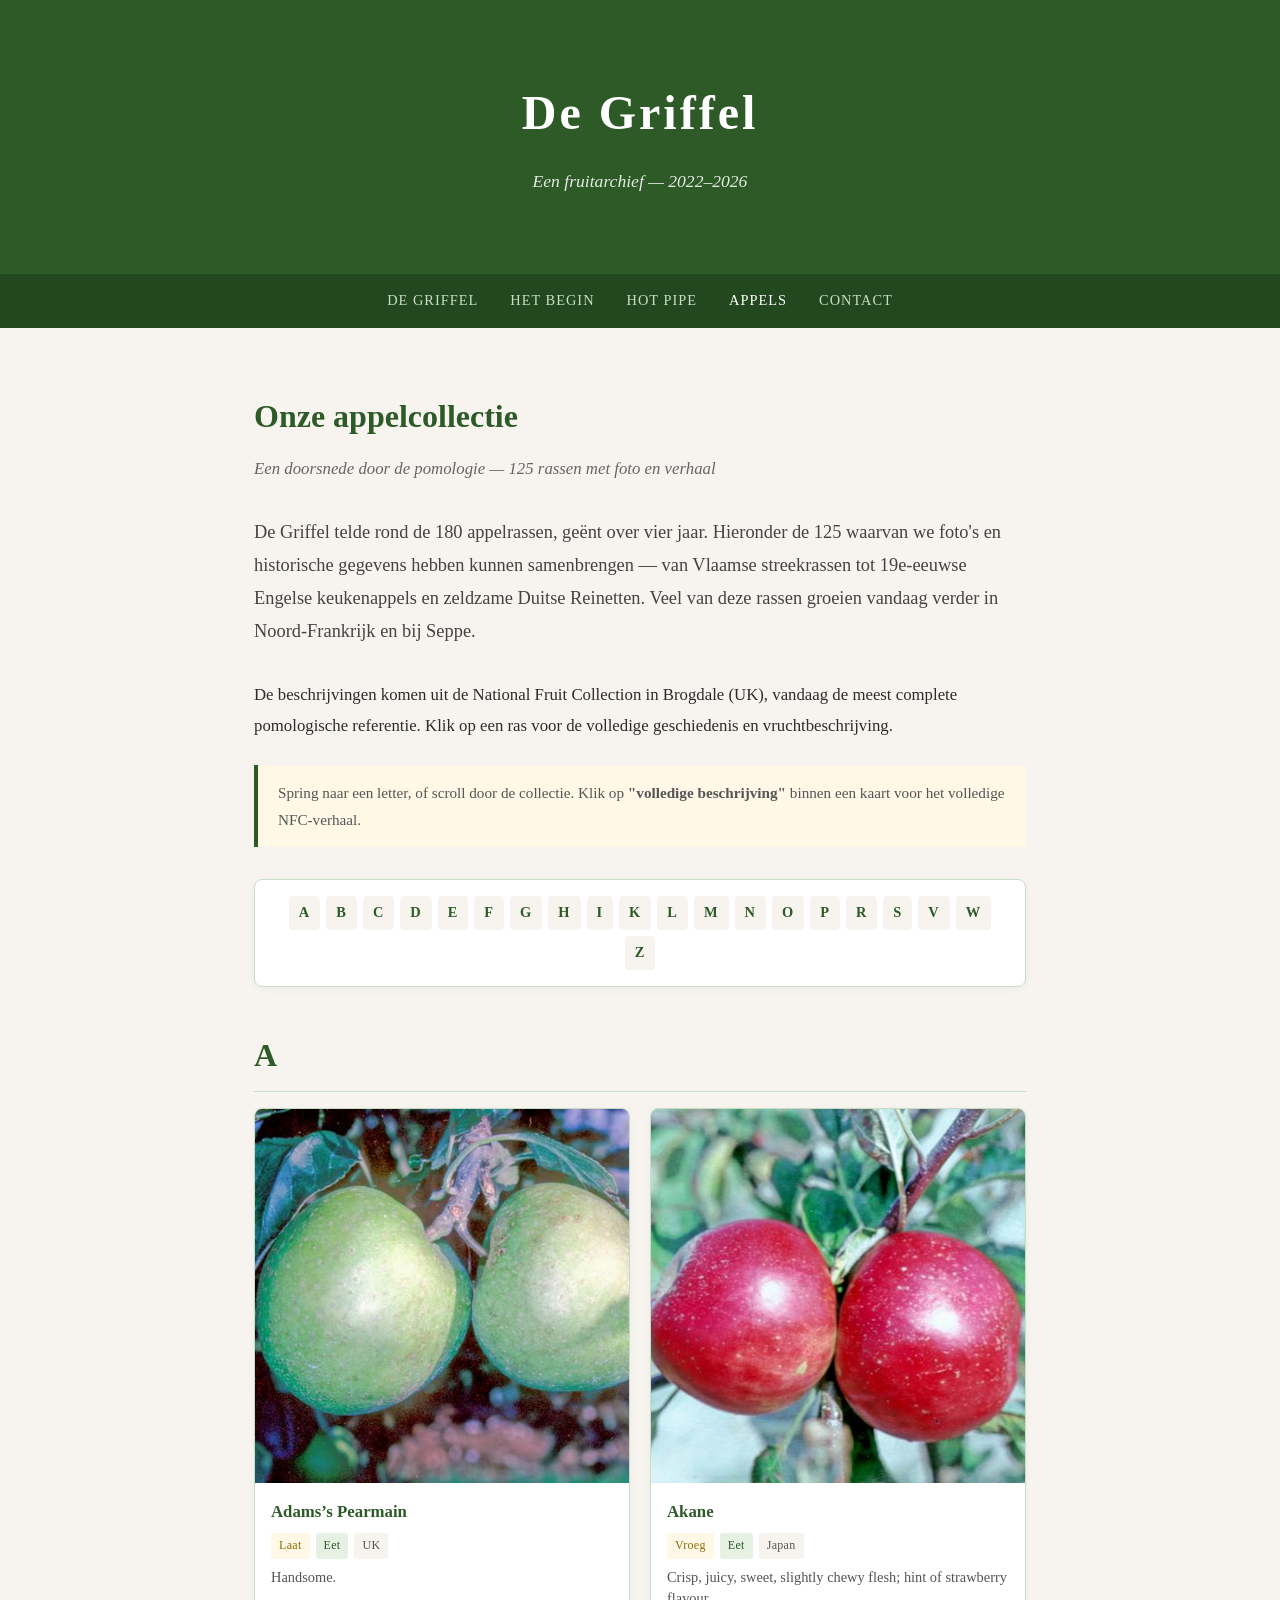
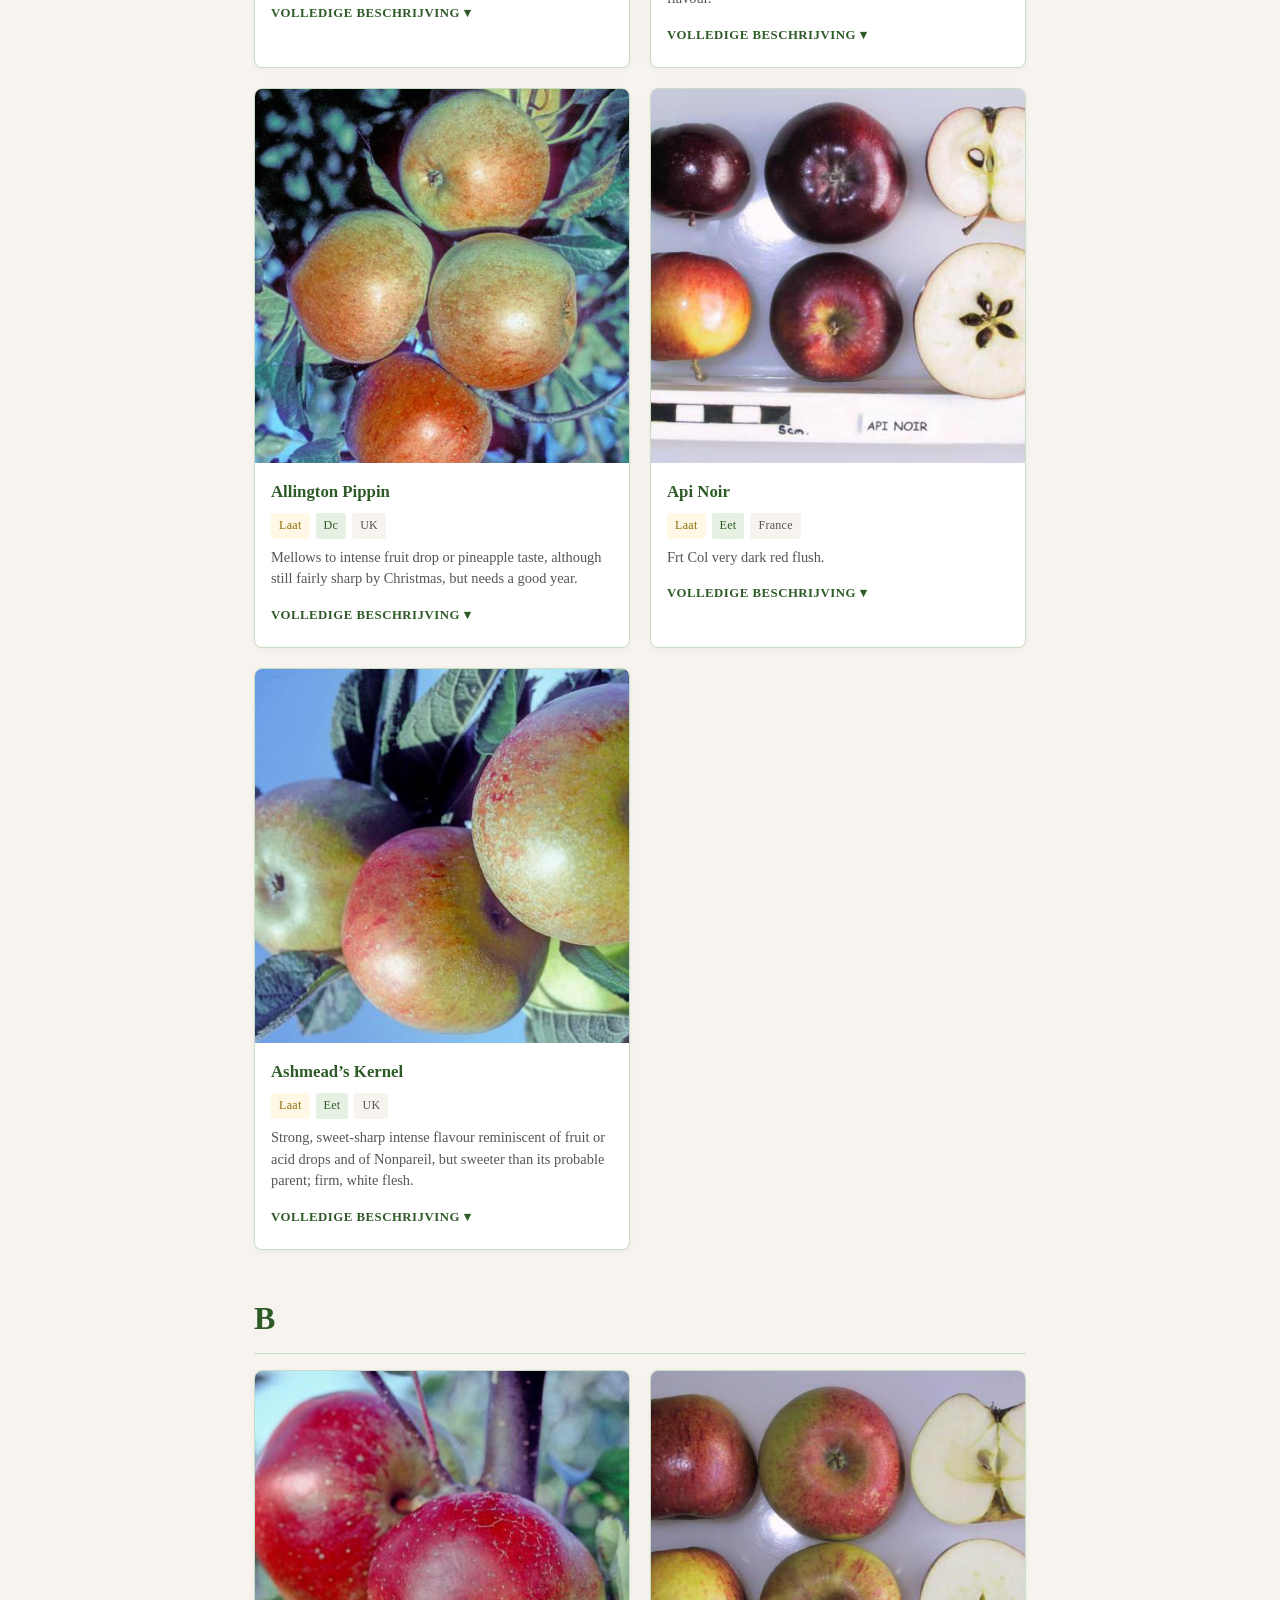
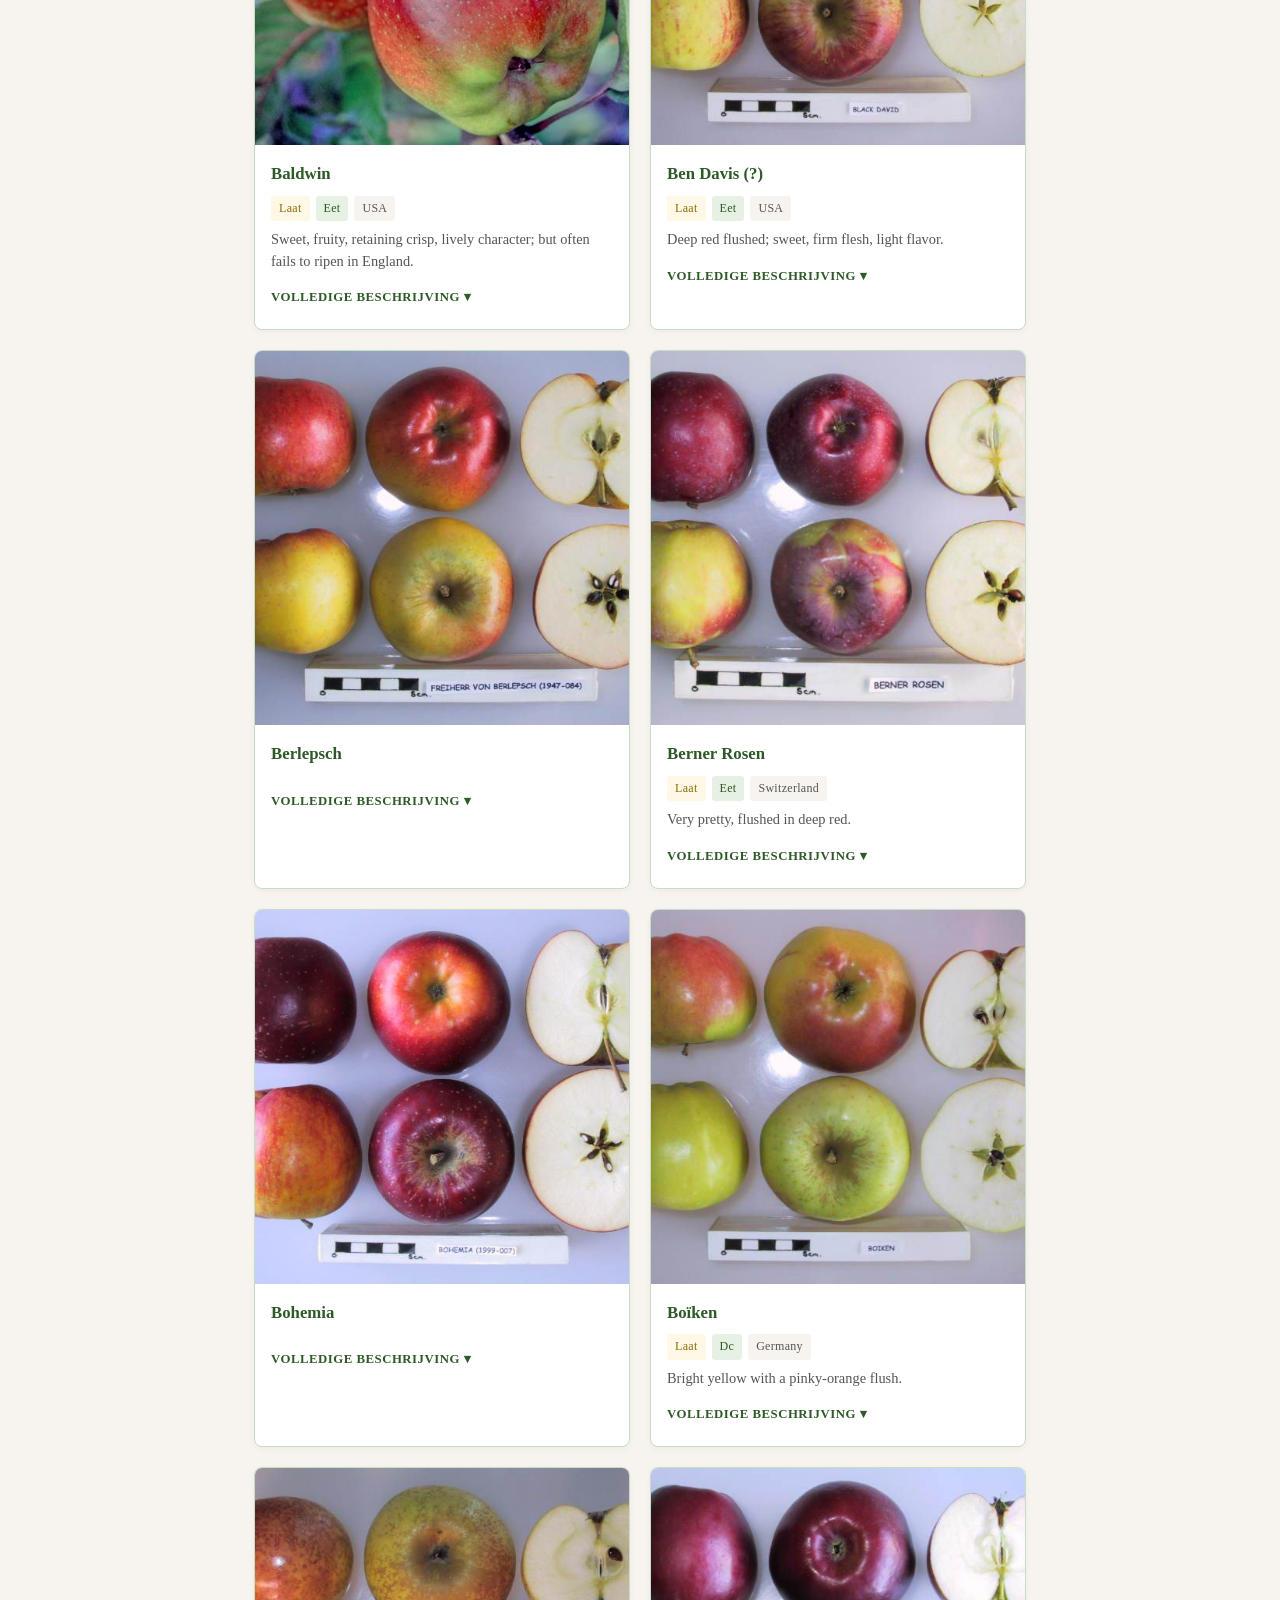
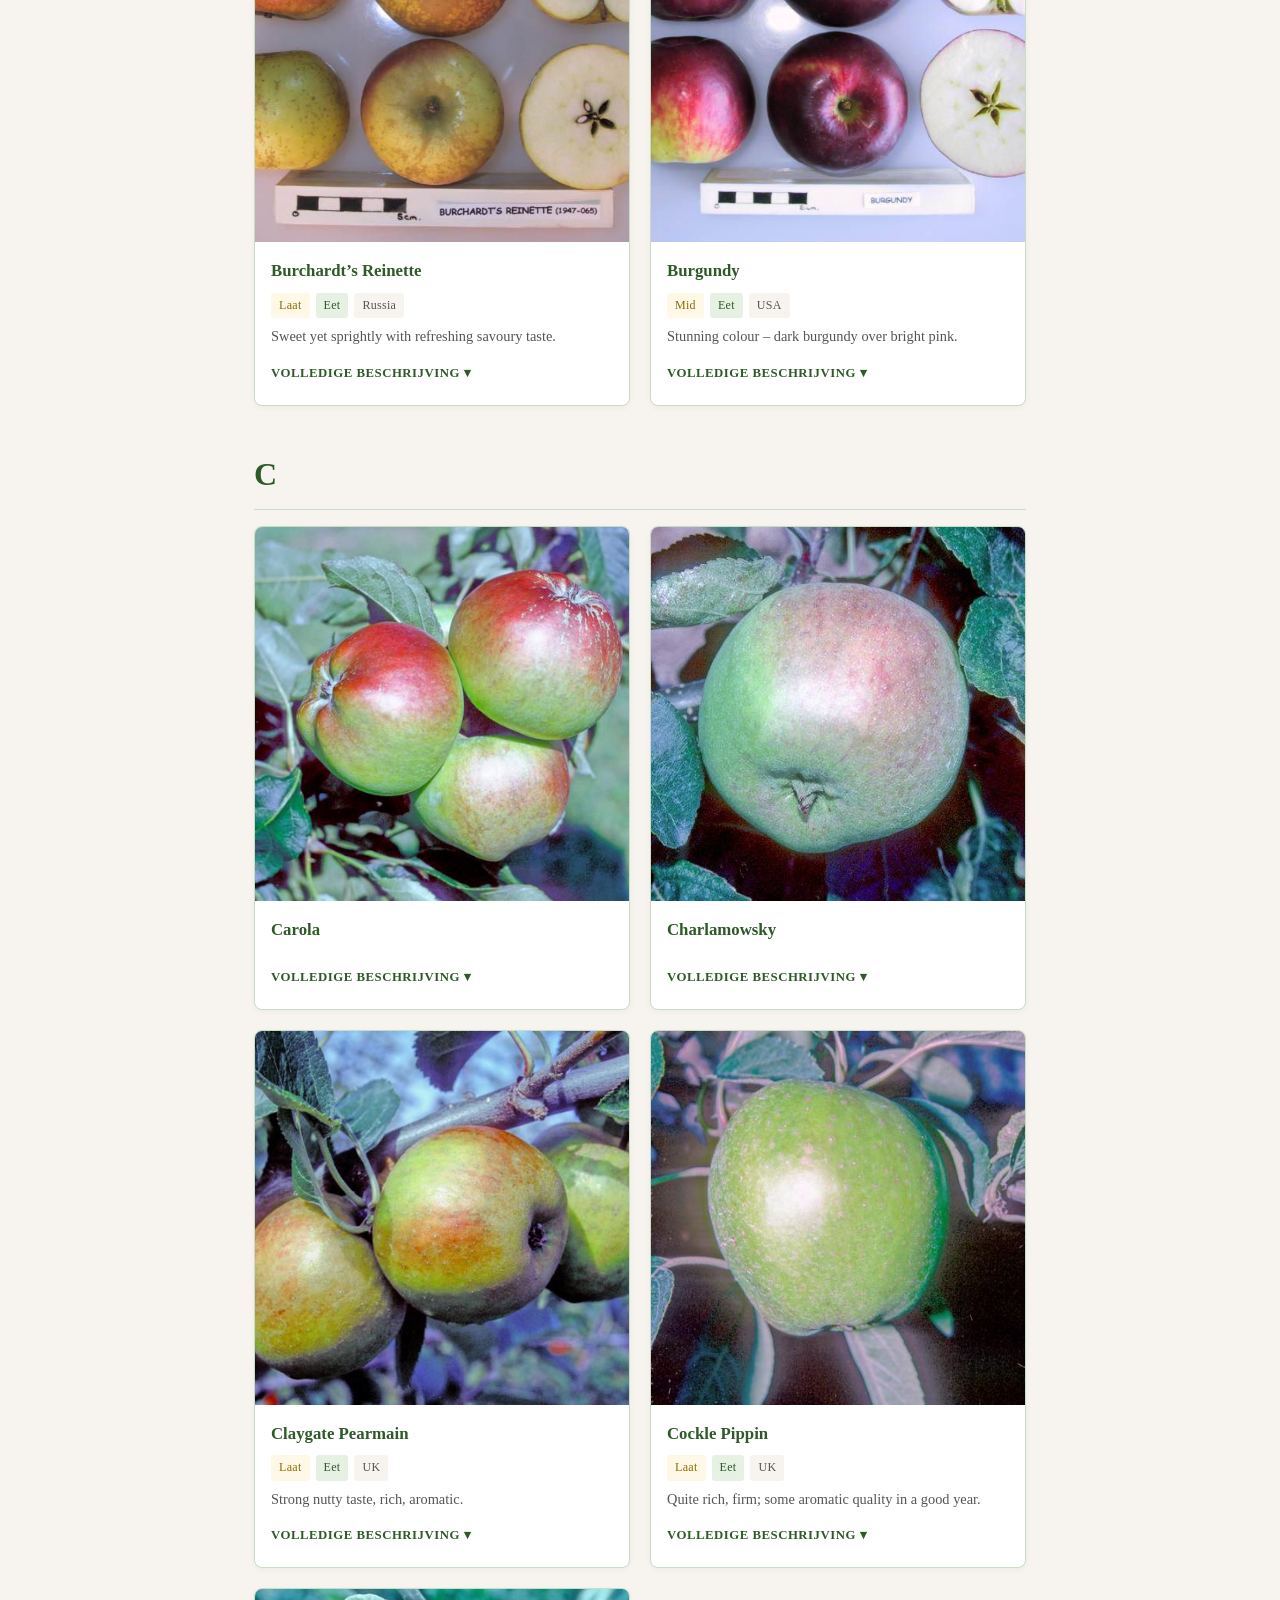
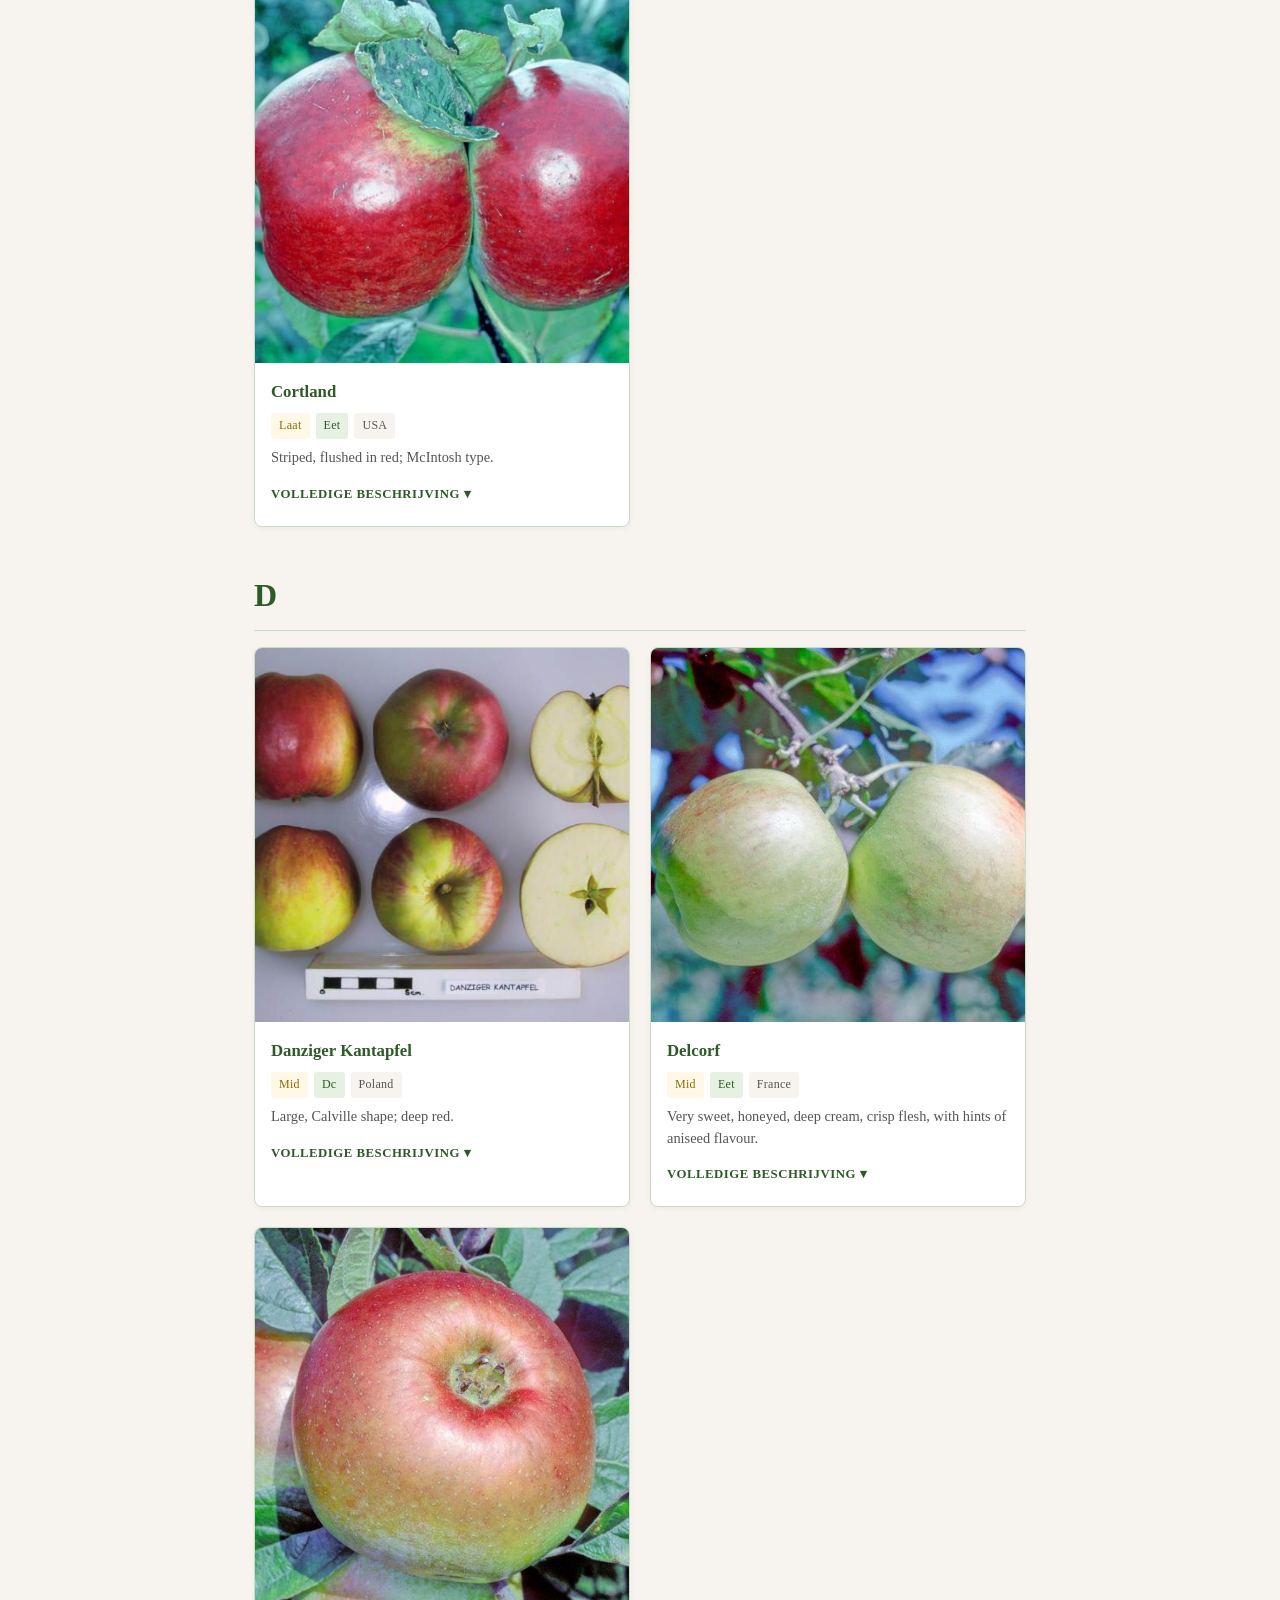
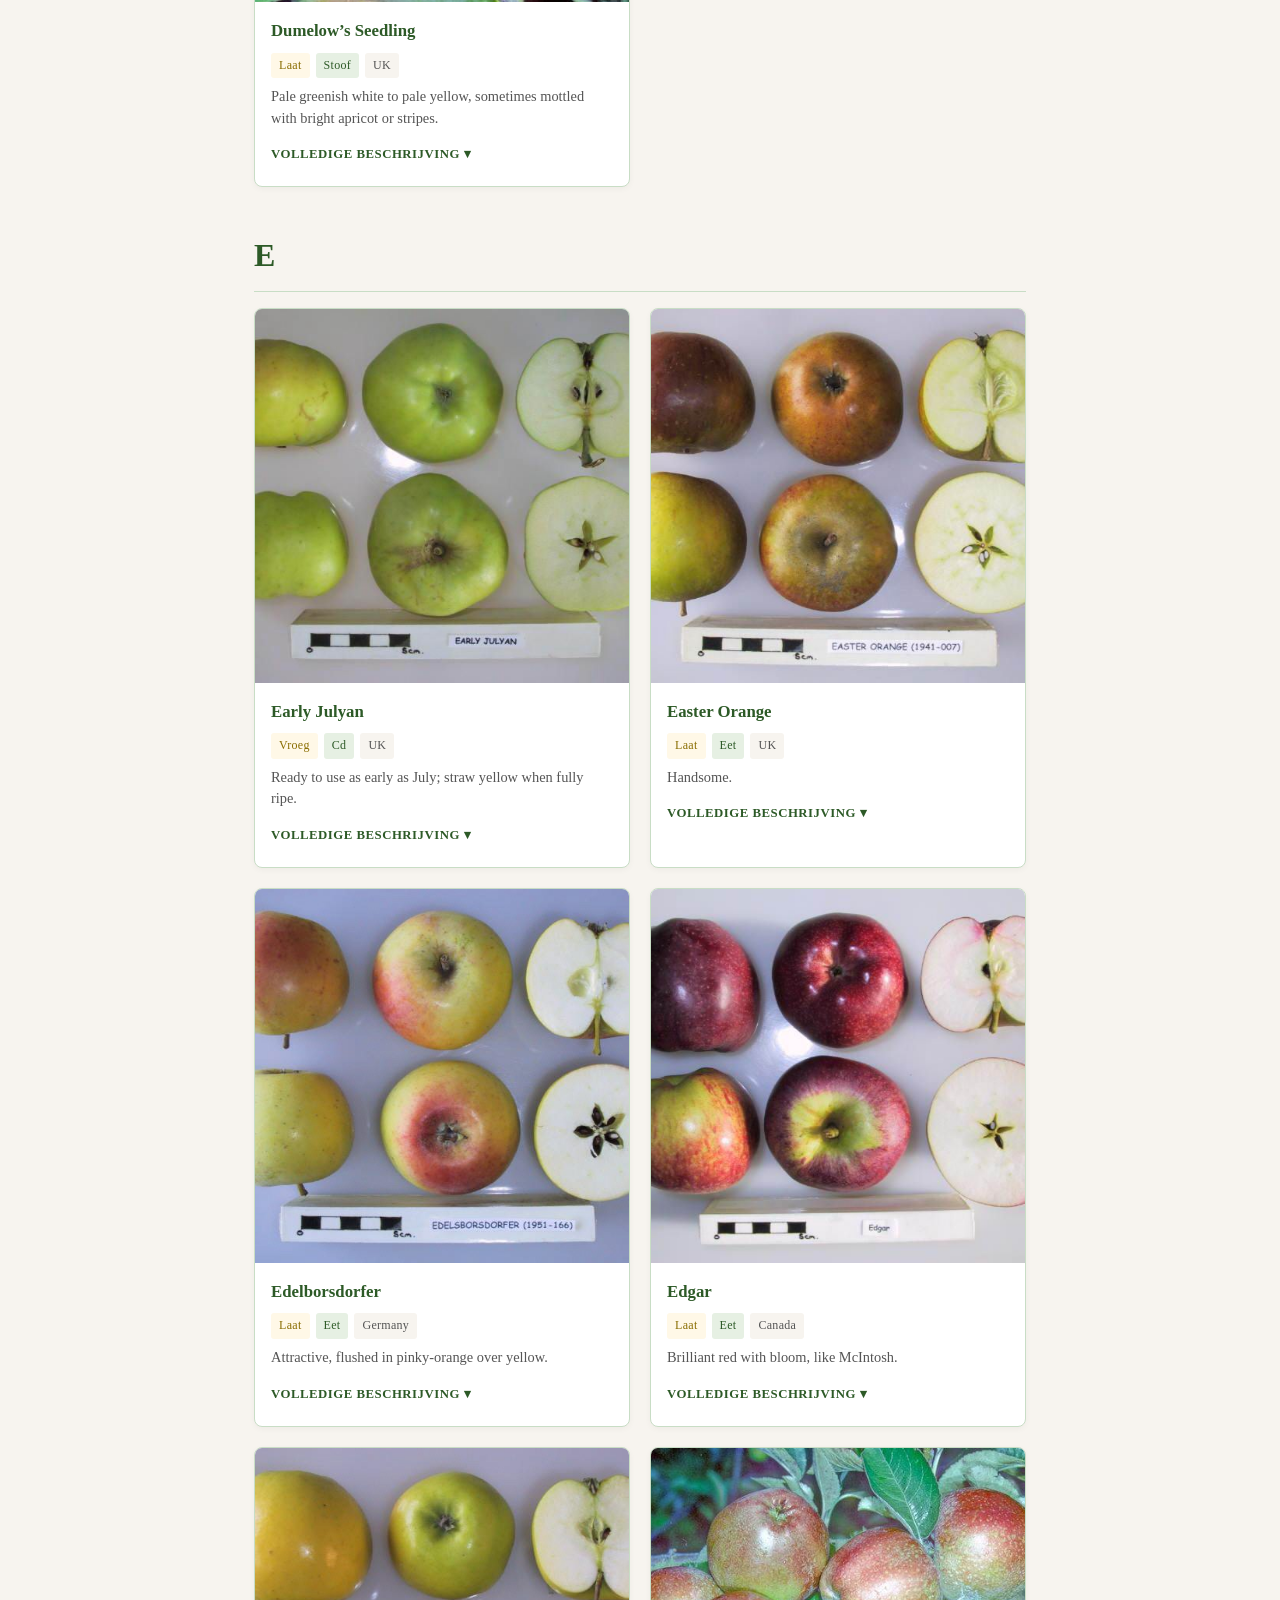
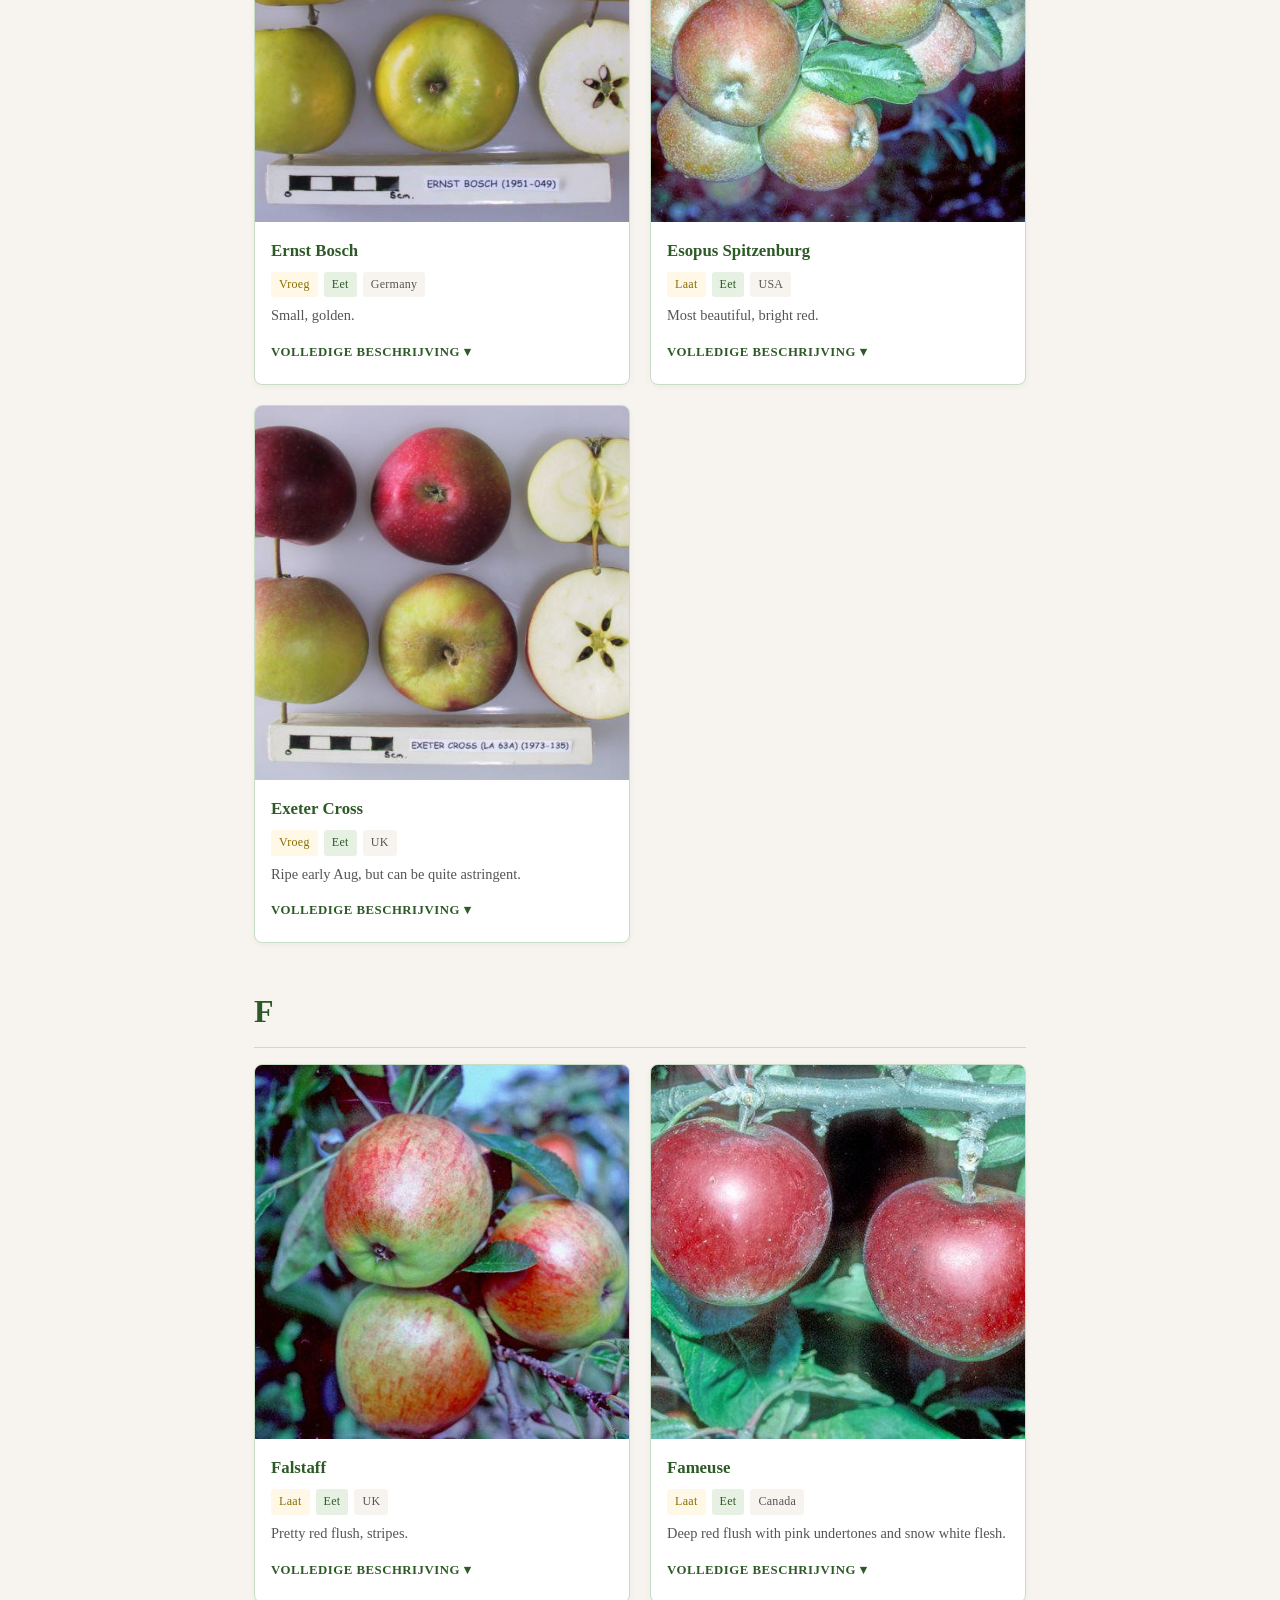
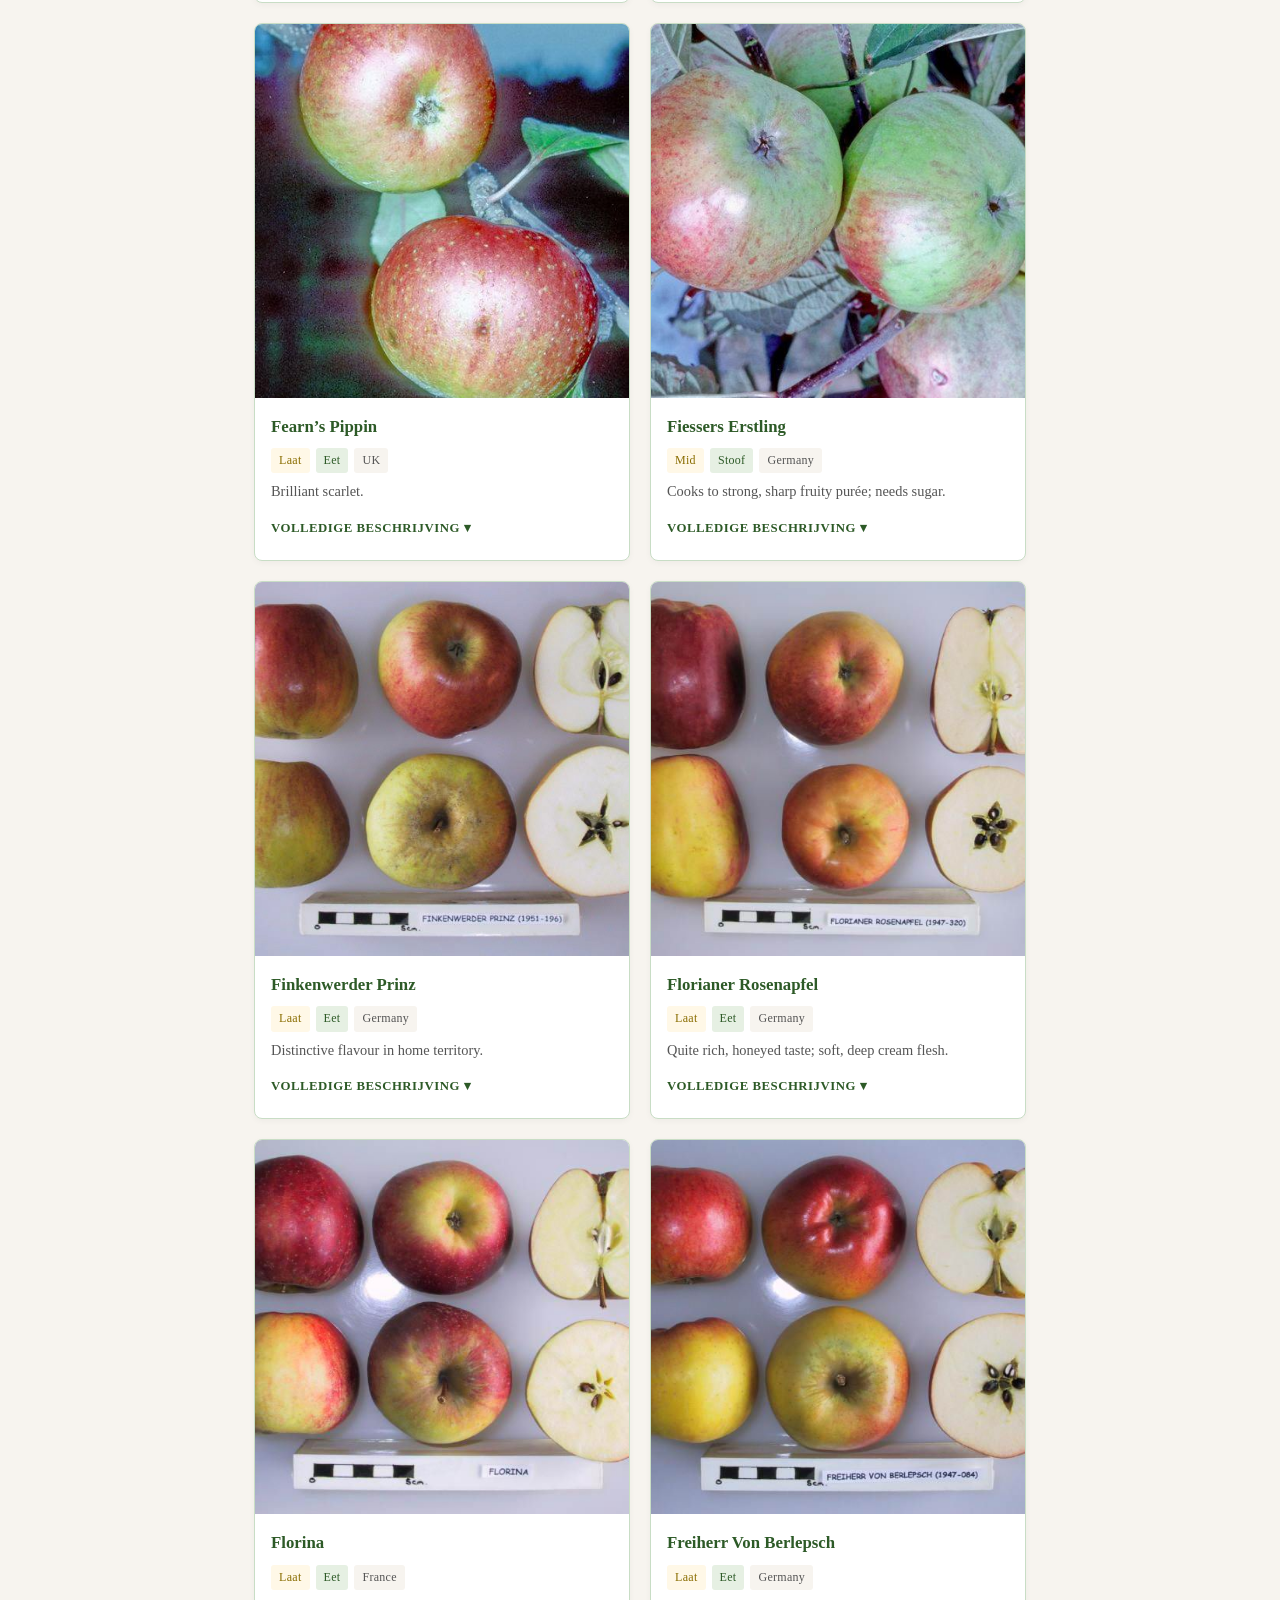
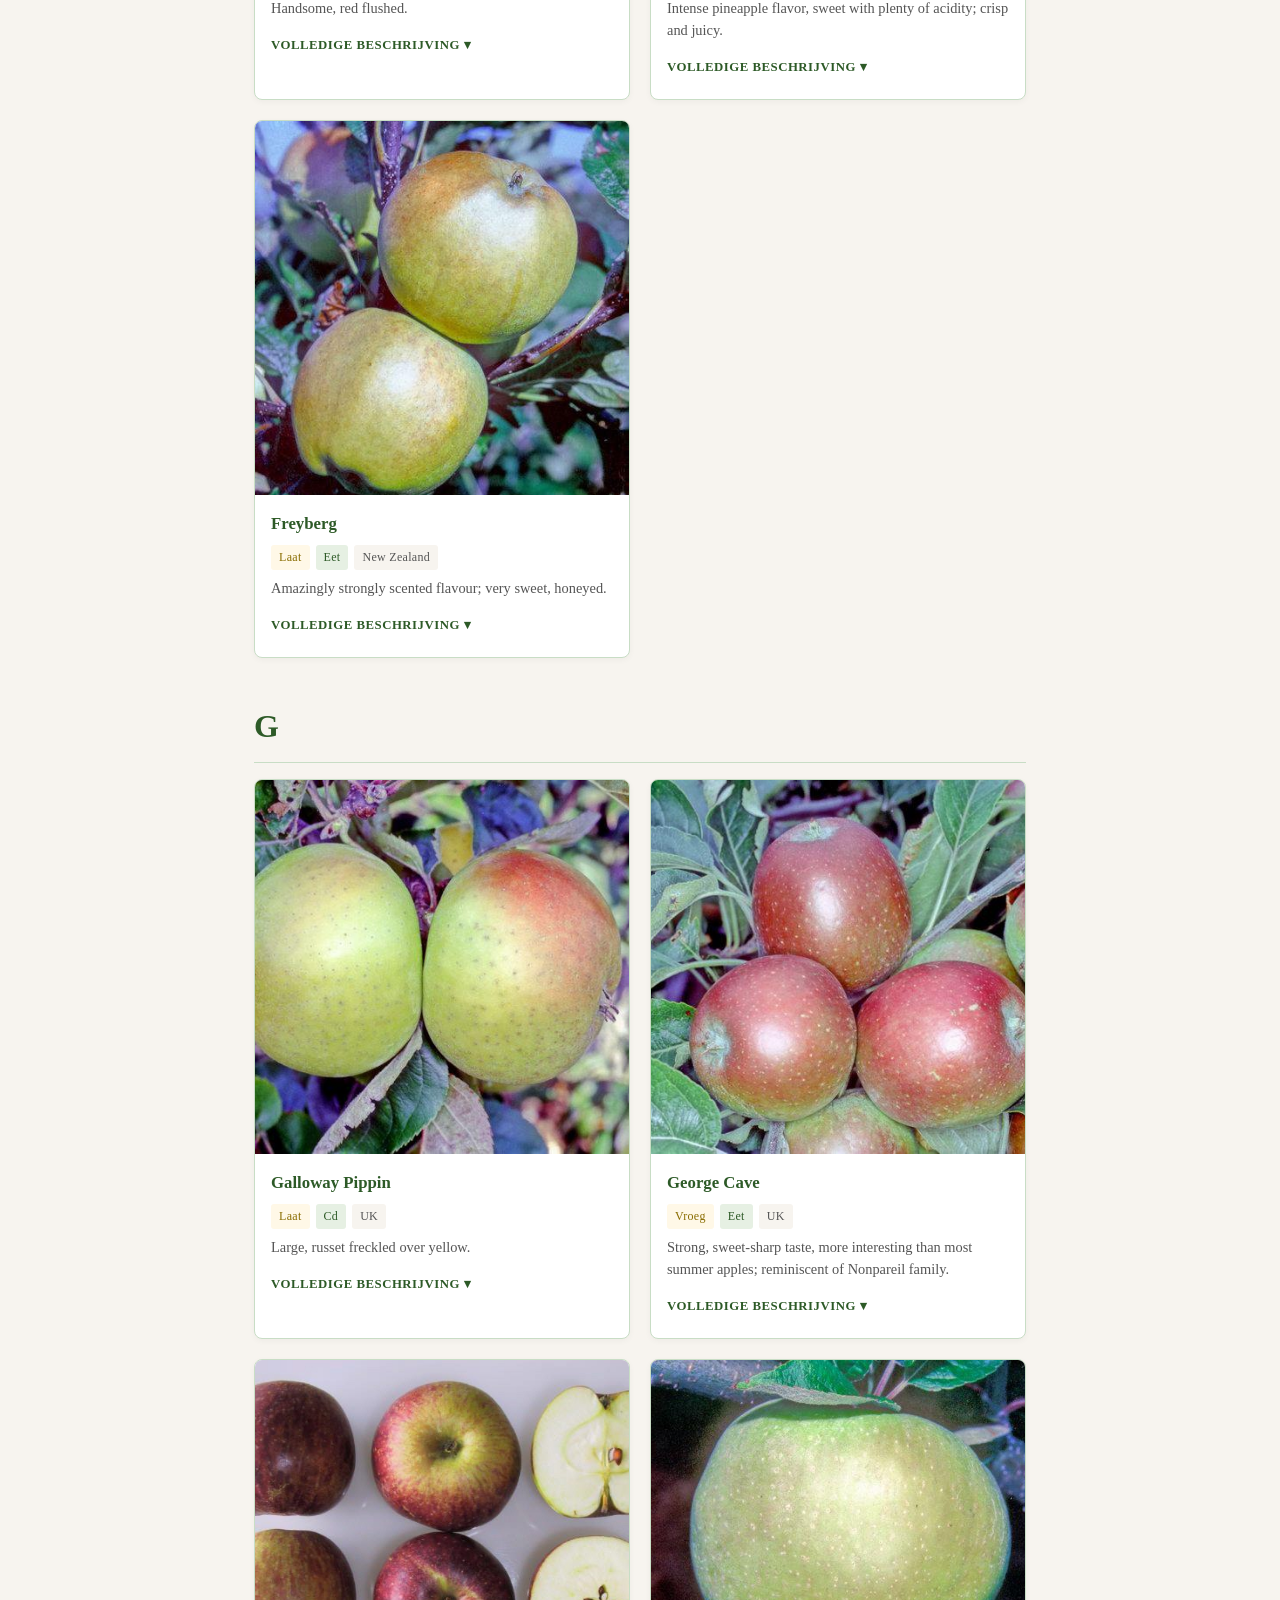
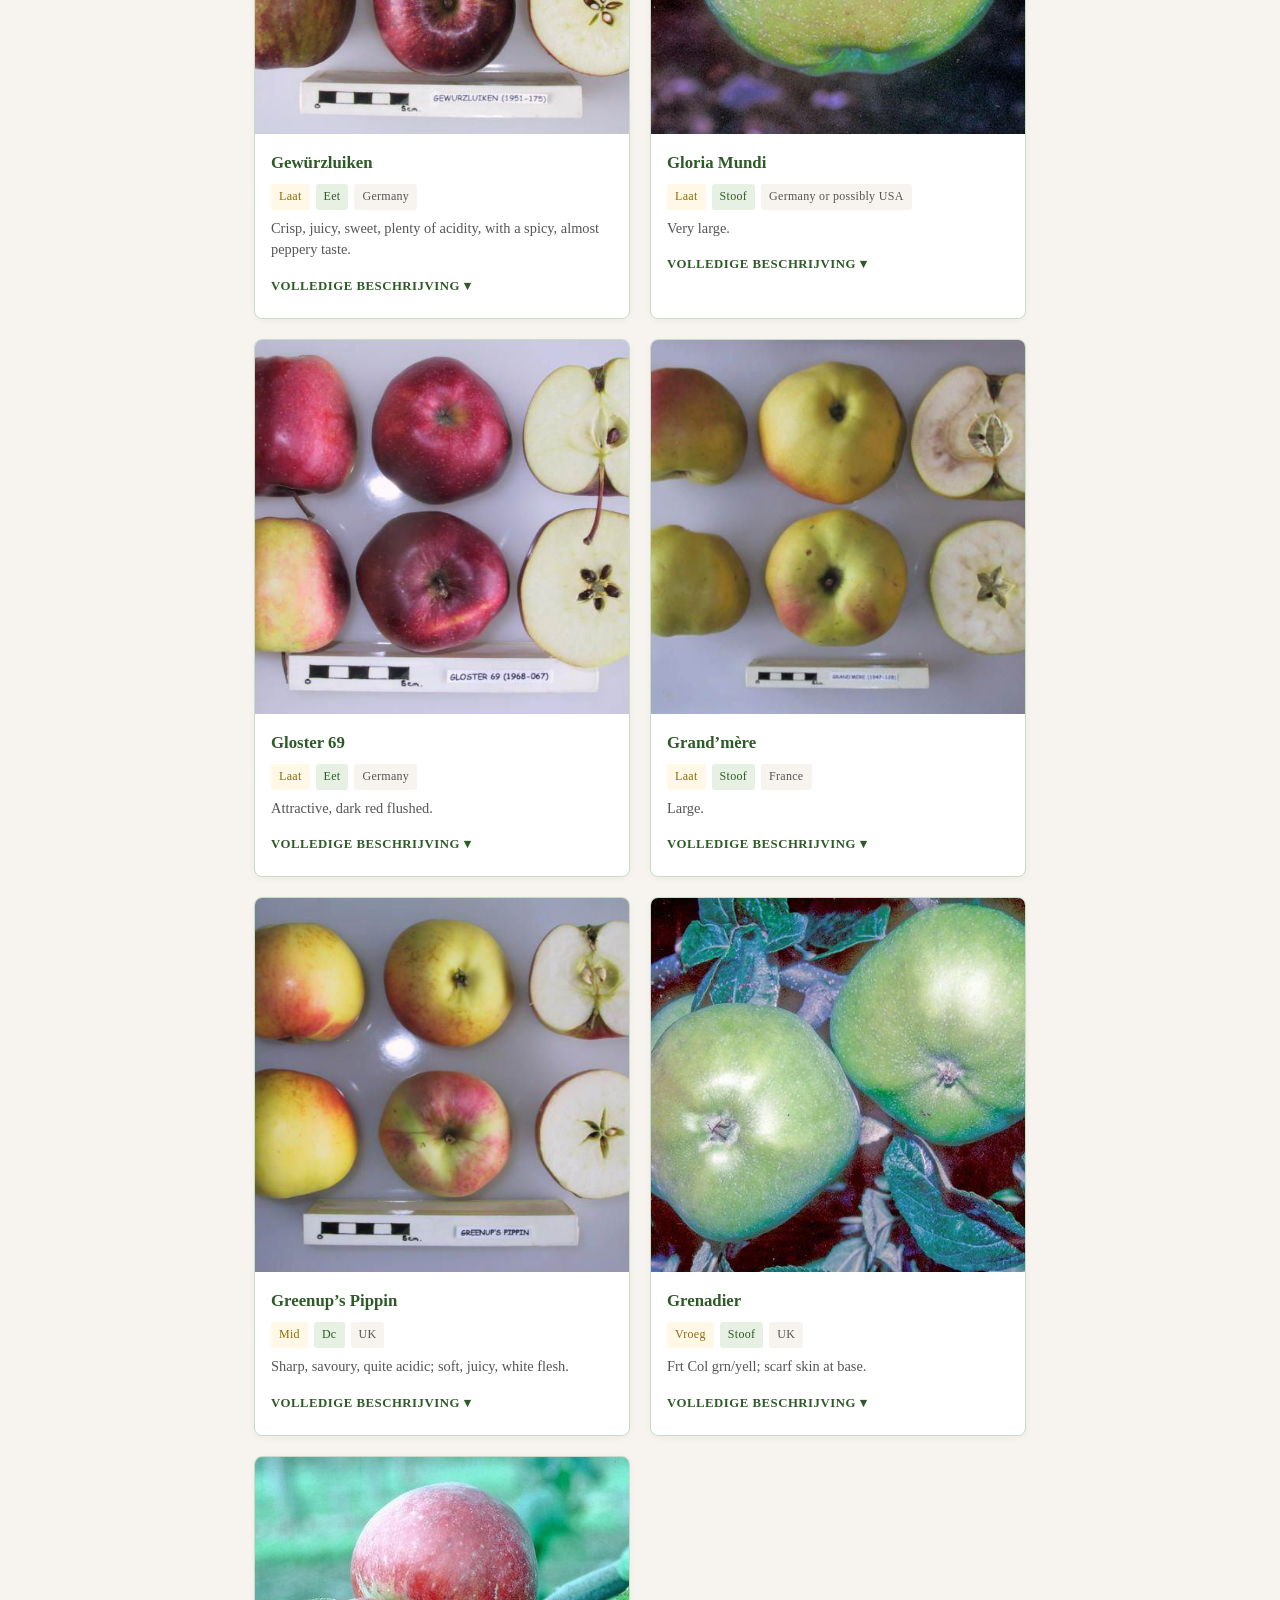
==== appels.html @ cbc3cfe4 "Add appels.html — 125 varieties with NFC data - /appels.html with alphabetical grid, sticky A-Z jump" ====
<!DOCTYPE html>
<html lang="nl">
<head>
  <meta charset="UTF-8">
  <meta name="viewport" content="width=device-width, initial-scale=1.0">
  <title>De appelcollectie — De Griffel</title>
  <link rel="stylesheet" href="style.css">
  <style>
    .jumplinks {
      display: flex;
      flex-wrap: wrap;
      gap: 6px;
      justify-content: center;
      margin: 24px 0 40px;
      padding: 16px;
      background: #fff;
      border: 1px solid #c8ddc5;
      border-radius: 8px;
      position: sticky;
      top: 0;
      z-index: 10;
      box-shadow: 0 2px 8px rgba(0,0,0,0.04);
    }
    .jumplinks a {
      display: inline-block;
      padding: 4px 10px;
      background: #f7f4ef;
      color: #2d5a27;
      border-radius: 4px;
      text-decoration: none;
      font-weight: bold;
      font-size: 0.9rem;
      letter-spacing: 1px;
    }
    .jumplinks a:hover { background: #c8ddc5; }
    .letter-section { scroll-margin-top: 80px; }
    .letter-heading {
      font-family: Georgia, serif;
      font-size: 2rem;
      color: #2d5a27;
      margin: 40px 0 16px;
      padding-bottom: 6px;
      border-bottom: 1px solid #c8ddc5;
    }
    .variety-grid {
      display: grid;
      grid-template-columns: repeat(auto-fill, minmax(260px, 1fr));
      gap: 20px;
    }
    .variety {
      background: #fff;
      border: 1px solid #c8ddc5;
      border-radius: 8px;
      overflow: hidden;
      box-shadow: 0 2px 6px rgba(0,0,0,0.04);
      transition: box-shadow 0.2s;
    }
    .variety:hover { box-shadow: 0 4px 12px rgba(0,0,0,0.08); }
    .variety img {
      width: 100%;
      aspect-ratio: 1 / 1;
      object-fit: cover;
      display: block;
      background: #f7f4ef;
    }
    .variety-body { padding: 14px 16px; }
    .variety h3 {
      font-size: 1.05rem;
      color: #2d5a27;
      margin: 0 0 6px;
    }
    .badges {
      display: flex; flex-wrap: wrap; gap: 6px; margin-bottom: 8px;
    }
    .badge {
      display: inline-block; padding: 2px 8px;
      background: #f7f4ef; color: #555;
      border-radius: 3px; font-size: 0.75rem;
      letter-spacing: 0.3px;
    }
    .badge.season { background: #fff8e7; color: #8a6d00; }
    .badge.use { background: #e6f0e3; color: #2d5a27; }
    .teaser {
      font-size: 0.9rem; color: #555;
      line-height: 1.5; margin-bottom: 8px;
    }
    .variety details { margin-top: 6px; font-size: 0.9rem; }
    .variety details summary {
      cursor: pointer; color: #2d5a27;
      font-weight: bold; font-size: 0.8rem;
      text-transform: uppercase; letter-spacing: 0.5px;
      padding: 6px 0; list-style: none;
    }
    .variety details summary::-webkit-details-marker { display: none; }
    .variety details summary::after { content: " ▾"; }
    .variety details[open] summary::after { content: " ▴"; }
    .variety details .field {
      margin-top: 10px; font-size: 0.86rem;
      color: #444; line-height: 1.5;
    }
    .variety details .field strong {
      display: block; color: #2d5a27;
      font-size: 0.75rem; text-transform: uppercase;
      letter-spacing: 0.5px; margin-bottom: 2px;
    }
    .no-data { font-size: 0.85rem; color: #999; font-style: italic; }
    .summary-stats {
      background: #fff8e7; border-left: 4px solid #2d5a27;
      padding: 14px 20px; margin: 24px 0 32px;
      font-size: 0.95rem; color: #555;
    }
  </style>
</head>
<body>

<header>
  <div class="inner">
    <h1>De Griffel</h1>
    <p>Een fruitarchief — 2022–2026</p>
  </div>
</header>

<nav>
  <a href="/">De Griffel</a>
  <a href="het-begin.html">Het begin</a>
  <a href="hot-pipe.html">Hot pipe</a>
  <a href="appels.html" class="active">Appels</a>
  <a href="/#contact">Contact</a>
</nav>

<main>

  <h2 class="plain">Onze appelcollectie</h2>
  <p class="subtitle">Een doorsnede door de pomologie — 125 rassen met foto en verhaal</p>

  <p class="lead">
    De Griffel telde rond de 180 appelrassen, geënt over vier jaar. Hieronder de 125 waarvan we foto's en historische gegevens hebben kunnen samenbrengen — van Vlaamse streekrassen tot 19e-eeuwse Engelse keukenappels en zeldzame Duitse Reinetten. Veel van deze rassen groeien vandaag verder in Noord-Frankrijk en bij Seppe.
  </p>

  <p>
    De beschrijvingen komen uit de National Fruit Collection in Brogdale (UK), vandaag de meest complete pomologische referentie. Klik op een ras voor de volledige geschiedenis en vruchtbeschrijving.
  </p>

  <div class="summary-stats">
    Spring naar een letter, of scroll door de collectie. Klik op <strong>"volledige beschrijving"</strong> binnen een kaart voor het volledige NFC-verhaal.
  </div>

  <div class="jumplinks">
    <a href="#letter-A">A</a>
    <a href="#letter-B">B</a>
    <a href="#letter-C">C</a>
    <a href="#letter-D">D</a>
    <a href="#letter-E">E</a>
    <a href="#letter-F">F</a>
    <a href="#letter-G">G</a>
    <a href="#letter-H">H</a>
    <a href="#letter-I">I</a>
    <a href="#letter-K">K</a>
    <a href="#letter-L">L</a>
    <a href="#letter-M">M</a>
    <a href="#letter-N">N</a>
    <a href="#letter-O">O</a>
    <a href="#letter-P">P</a>
    <a href="#letter-R">R</a>
    <a href="#letter-S">S</a>
    <a href="#letter-V">V</a>
    <a href="#letter-W">W</a>
    <a href="#letter-Z">Z</a>
  </div>

  <div id="letter-A" class="letter-section">
    <h2 class="letter-heading">A</h2>
    <div class="variety-grid">
      <article class="variety" id="ras-adams-pearmain">
        <img src="images/appels/adams-pearmain.jpg" alt="Adams’s Pearmain" loading="lazy">
        <div class="variety-body">
          <h3>Adams’s Pearmain</h3>
          <div class="badges"><span class="badge season">Laat</span><span class="badge use">Eet</span><span class="badge">UK</span></div>
          <div class="teaser">Handsome.</div>
          <details><summary>Volledige beschrijving</summary><div class="field"><strong>Geschiedenis</strong>Arose in Norfolk or possibly Herefords where known as Hanging Pearmain. Brought to notice c1826 by R. Adams. Synonyms: many.</div><div class="field"><strong>Vrucht</strong>Handsome. Rich, aromatic, nutty flavour; firmly textured. Essential for Victorian and Edwardian dessert. Grown also for market in C19th.</div><div class="field"><strong>Teelt</strong>Groei: T2 · Pluk: e/m-Oct · Bewaring: Nov-Mar · Productie: gd</div></details>
        </div>
      </article>
      <article class="variety" id="ras-akane">
        <img src="images/appels/akane.jpg" alt="Akane" loading="lazy">
        <div class="variety-body">
          <h3>Akane</h3>
          <div class="badges"><span class="badge season">Vroeg</span><span class="badge use">Eet</span><span class="badge">Japan</span></div>
          <div class="teaser">Crisp, juicy, sweet, slightly chewy flesh; hint of strawberry flavour.</div>
          <details><summary>Volledige beschrijving</summary><div class="field"><strong>Synoniemen</strong>Primrouge</div><div class="field"><strong>Geschiedenis</strong>Raised 1937 at Morioka Exp St. Jonathan X Worcester Pearmain. Introduced 1970.</div><div class="field"><strong>Vrucht</strong>Crisp, juicy, sweet, slightly chewy flesh; hint of strawberry flavour.</div><div class="field"><strong>Teelt</strong>Groei: T2 · Pluk: m/l-Aug · Bewaring: Aug-Sept · Productie: gd</div></details>
        </div>
      </article>
      <article class="variety" id="ras-allington-pippin">
        <img src="images/appels/allington-pippin.jpg" alt="Allington Pippin" loading="lazy">
        <div class="variety-body">
          <h3>Allington Pippin</h3>
          <div class="badges"><span class="badge season">Laat</span><span class="badge use">Dc</span><span class="badge">UK</span></div>
          <div class="teaser">Mellows to intense fruit drop or pineapple taste, although still fairly sharp by Christmas, but needs a good year.</div>
          <details><summary>Volledige beschrijving</summary><div class="field"><strong>Synoniemen</strong>South Lincoln Pippin</div><div class="field"><strong>Geschiedenis</strong>Raised before 1884 by nurseryman Thomas Laxton, Lincs. King of the Pippins X Cox’s Orange Pippin. Originally South Lincoln Pippin, renamed 1894 by George Bunyard after his nursery nr Maidstone, Kent. Introduced 1896. RHS FCC 1894 as Brown’s South Lincoln Beauty. Widely planted commercially and in gardens in early 1900s.</div><div class="field"><strong>Vrucht</strong>Mellows to intense fruit drop or pineapple taste, although still fairly sharp by Christmas, but needs a good year. Very sharp and bitter-sweet in Nov, but cooks well, keeps shape with good flavour; sweet, not bland. Frt Col brownish rd flush over pale yell, becoming orng rd over bright yell; lenticels russeted.</div><div class="field"><strong>Teelt</strong>Groei: T2 · Pluk: e-Oct · Bewaring: Nov-Dec · Productie: gd</div></details>
        </div>
      </article>
      <article class="variety" id="ras-api-noir">
        <img src="images/appels/api-noir.jpg" alt="Api Noir" loading="lazy">
        <div class="variety-body">
          <h3>Api Noir</h3>
          <div class="badges"><span class="badge season">Laat</span><span class="badge use">Eet</span><span class="badge">France</span></div>
          <div class="teaser">Frt Col very dark red flush.</div>
          <details><summary>Volledige beschrijving</summary><div class="field"><strong>Synoniemen</strong>de Caluau, Calvau Noire</div><div class="field"><strong>Geschiedenis</strong>Believed to be an ancient variety. As syn, de Caluau or Calvau Noire recorded in 1608 by Olivier de Serre. Very dark red flush. Very similar taste to Api; highly decorative. Formerly grown all over France.</div><div class="field"><strong>Vrucht</strong>Frt Col very dark red flush. Taste very similar to Api. Highly decorative.</div><div class="field"><strong>Teelt</strong>Groei: T1 · Pluk: m/l-Oct · Bewaring: Dec-Apr · Productie: hvy, hngs late</div></details>
        </div>
      </article>
      <article class="variety" id="ras-ashmeads-kernel">
        <img src="images/appels/ashmeads-kernel.jpg" alt="Ashmead’s Kernel" loading="lazy">
        <div class="variety-body">
          <h3>Ashmead’s Kernel</h3>
          <div class="badges"><span class="badge season">Laat</span><span class="badge use">Eet</span><span class="badge">UK</span></div>
          <div class="teaser">Strong, sweet-sharp intense flavour reminiscent of fruit or acid drops and of Nonpareil, but sweeter than its probable parent; firm, white flesh.</div>
          <details><summary>Volledige beschrijving</summary><div class="field"><strong>Geschiedenis</strong>According to Hogg, raised in C18th by physician Dr Ashmead, but local historians now believe this to be an error. It is more likely that William Ashmead (d 1782), Clerk of Gloucester City, raised this variety in the garden of a house, which became Ashmead House, Gloucester. Ronalds records in 1831 that the tree was then 100 years’ old. RHS FCC 1981; AGM 1993.</div><div class="field"><strong>Vrucht</strong>Strong, sweet-sharp intense flavour reminiscent of fruit or acid drops and of Nonpareil, but sweeter than its probable parent; firm, white flesh. Long esteemed by connoisseurs; widely planted from mid-C19th and recently regained popularity in England and North America.</div><div class="field"><strong>Teelt</strong>Groei: T2 · Pluk: e/m-Oct · Bewaring: Dec-Feb · Productie: C gd but erratic poss due to cold springs; prn bitter pit</div></details>
        </div>
      </article>
    </div>
  </div>

  <div id="letter-B" class="letter-section">
    <h2 class="letter-heading">B</h2>
    <div class="variety-grid">
      <article class="variety" id="ras-baldwin">
        <img src="images/appels/baldwin.jpg" alt="Baldwin" loading="lazy">
        <div class="variety-body">
          <h3>Baldwin</h3>
          <div class="badges"><span class="badge season">Laat</span><span class="badge use">Eet</span><span class="badge">USA</span></div>
          <div class="teaser">Sweet, fruity, retaining crisp, lively character; but often fails to ripen in England.</div>
          <details><summary>Volledige beschrijving</summary><div class="field"><strong>Geschiedenis</strong>Found c1740 on farm of John Ball, Wilmington, Massachusetts. Originally Pecker or Woodpecker, because the tree was frequented by woodpeckers. Popularised, renamed early 1800s. Stone apple on pillar, erected in 1895, marks ‘the estate where in 1793 Saml. Thompson Esq, while locating the line of the Middlesex canal discovered the first Pecker Apple tree later named the Baldwin’. Colonel Loammi Baldwin was also an engineer on the Middlesex Canal and his statue at North Woburn is wreathed in apples and inscribed ‘Disseminator of the apple in honor of him called the Baldwin apple, which proceeds from a tree growing wild about 2 miles north of this monument’. Overtaken by Jonathan in early 1900s; but still popular in the northeastern US.</div><div class="field"><strong>Vrucht</strong>Sweet, fruity, retaining crisp, lively character; but often fails to ripen in England. Highly esteemed and widely grown across northern States in C19th; exported to UK. Also used for pies, cider and processing. Frt col dp maroon; pale grnish yell ground col; often ltl russet. Size lrge. Shape flt-rnd to almost oblng; irregular; ribbed; 5 crowned. Basin brd, dp; ribbed. Eye qte lrg, prt open; sepals lng. Cavity brd, qte dp; russet lined. Stalk shrt/med lng, qte thck. Flesh wht, tinge grn.</div><div class="field"><strong>Teelt</strong>Groei: t3 · Pluk: m-Oct · Bewaring: Dec-Apr · Productie: C gd, bien</div></details>
        </div>
      </article>
      <article class="variety" id="ras-ben-davis">
        <img src="images/appels/ben-davis.jpg" alt="Ben Davis (?)" loading="lazy">
        <div class="variety-body">
          <h3>Ben Davis (?)</h3>
          <div class="badges"><span class="badge season">Laat</span><span class="badge use">Eet</span><span class="badge">USA</span></div>
          <div class="teaser">Deep red flushed; sweet, firm flesh, light flavor.</div>
          <details><summary>Volledige beschrijving</summary><div class="field"><strong>Geschiedenis</strong>Acc may be the variety known since the early 1800s, but with a confused history. The most widely accepted history begins in 1799 with William Davis and John Hills in Butler County, Kentucky. The variety spread through root suckers, and by 1865, it was widely known.</div><div class="field"><strong>Vrucht</strong>Deep red flushed; sweet, firm flesh, light flavor. Widely planted in the US, overtaken by Winesap and later Delicious.</div><div class="field"><strong>Teelt</strong>Groei: T2 · Pluk: m-Oct · Bewaring: Dec-Mar/May · Productie: gd</div></details>
        </div>
      </article>
      <article class="variety" id="ras-berlepsch">
        <img src="images/appels/berlepsch.jpg" alt="Berlepsch" loading="lazy">
        <div class="variety-body">
          <h3>Berlepsch</h3>
          <div class="badges"></div>
          <div class="teaser"></div>
          <details><summary>Volledige beschrijving</summary><div class="field"><strong>Synoniemen</strong>see Freiherr von Berlepsch</div></details>
        </div>
      </article>
      <article class="variety" id="ras-berner-rosen">
        <img src="images/appels/berner-rosen.jpg" alt="Berner Rosen" loading="lazy">
        <div class="variety-body">
          <h3>Berner Rosen</h3>
          <div class="badges"><span class="badge season">Laat</span><span class="badge use">Eet</span><span class="badge">Switzerland</span></div>
          <div class="teaser">Very pretty, flushed in deep red.</div>
          <details><summary>Volledige beschrijving</summary><div class="field"><strong>Synoniemen</strong>syn Rose de Berne</div><div class="field"><strong>Geschiedenis</strong>Discovered by nurseryman Daepp of Oppligen. Fruited 1888. Very popular in Switzerland and also grown in Germany, Alsace, and Franche Comté, France. Often ripens poorly in England and tastes metallic.</div><div class="field"><strong>Vrucht</strong>Very pretty, flushed in deep red. Sweet, juicy flesh.</div><div class="field"><strong>Teelt</strong>Groei: T2 · Pluk: e-Oct · Bewaring: Nov-Jan · Productie: hvy</div></details>
        </div>
      </article>
      <article class="variety" id="ras-bohemia">
        <img src="images/appels/bohemia.jpg" alt="Bohemia" loading="lazy">
        <div class="variety-body">
          <h3>Bohemia</h3>
          <div class="badges"></div>
          <div class="teaser"></div>
          <details><summary>Volledige beschrijving</summary><div class="field"><strong>Synoniemen</strong>see Rubin</div></details>
        </div>
      </article>
      <article class="variety" id="ras-boiken">
        <img src="images/appels/boiken.jpg" alt="Boïken" loading="lazy">
        <div class="variety-body">
          <h3>Boïken</h3>
          <div class="badges"><span class="badge season">Laat</span><span class="badge use">Dc</span><span class="badge">Germany</span></div>
          <div class="teaser">Bright yellow with a pinky-orange flush.</div>
          <details><summary>Volledige beschrijving</summary><div class="field"><strong>Geschiedenis</strong>Arose in Bremen, named after dike-warden Boike. Known since 1828. Still valued in eastern Germany for cooking, drying, juice manufacture, and fresh fruit. Also grown in Bas Rhin (Alsace) and early 1900s in New York as a late-market culinary variety.</div><div class="field"><strong>Vrucht</strong>Bright yellow with a pinky-orange flush. Sharp, crisp; sweetens but remains fresh and fruity until March.</div><div class="field"><strong>Teelt</strong>Groei: T1 · Pluk: l-Oct · Bewaring: Dec-Mar/Apr</div></details>
        </div>
      </article>
      <article class="variety" id="ras-burchardts-reinette">
        <img src="images/appels/burchardts-reinette.jpg" alt="Burchardt’s Reinette" loading="lazy">
        <div class="variety-body">
          <h3>Burchardt’s Reinette</h3>
          <div class="badges"><span class="badge season">Laat</span><span class="badge use">Eet</span><span class="badge">Russia</span></div>
          <div class="teaser">Sweet yet sprightly with refreshing savoury taste.</div>
          <details><summary>Volledige beschrijving</summary><div class="field"><strong>Synoniemen</strong>Reinette Burchard</div><div class="field"><strong>Geschiedenis</strong>Raised by von Hartwiss, director of the royal garden at Nikita, Crimea; recorded in 1863. Named after pomologist O. Burchardt of Landsberg.</div><div class="field"><strong>Vrucht</strong>Sweet yet sprightly with refreshing savoury taste. Soft, white, juicy flesh. Grown in Crimea, Transcaucasia.</div><div class="field"><strong>Teelt</strong>Groei: T2 · Pluk: e/m-Oct · Bewaring: Nov-Dec/Jan</div></details>
        </div>
      </article>
      <article class="variety" id="ras-burgundy">
        <img src="images/appels/burgundy.jpg" alt="Burgundy" loading="lazy">
        <div class="variety-body">
          <h3>Burgundy</h3>
          <div class="badges"><span class="badge season">Mid</span><span class="badge use">Eet</span><span class="badge">USA</span></div>
          <div class="teaser">Stunning colour – dark burgundy over bright pink.</div>
          <details><summary>Volledige beschrijving</summary><div class="field"><strong>Geschiedenis</strong>Raised in 1953 by R. C. Lamb, NYSAES Geneva. Monroe X (Macoun X Antonovka). Introduced in 1974.</div><div class="field"><strong>Vrucht</strong>Stunning colour – dark burgundy over bright pink. Cream flesh heavily stained with pink. Sweet, light savoury taste; crisp flesh.</div><div class="field"><strong>Teelt</strong>Groei: T2 · Pluk: l-Sept · Bewaring: Oct-Nov</div></details>
        </div>
      </article>
    </div>
  </div>

  <div id="letter-C" class="letter-section">
    <h2 class="letter-heading">C</h2>
    <div class="variety-grid">
      <article class="variety" id="ras-carola">
        <img src="images/appels/carola.jpg" alt="Carola" loading="lazy">
        <div class="variety-body">
          <h3>Carola</h3>
          <div class="badges"></div>
          <div class="teaser"></div>
          <details><summary>Volledige beschrijving</summary><div class="field"><strong>Synoniemen</strong>Kalco</div></details>
        </div>
      </article>
      <article class="variety" id="ras-charlamowsky">
        <img src="images/appels/charlamowsky.jpg" alt="Charlamowsky" loading="lazy">
        <div class="variety-body">
          <h3>Charlamowsky</h3>
          <div class="badges"></div>
          <div class="teaser"></div>
          <details><summary>Volledige beschrijving</summary><div class="field"><strong>Synoniemen</strong>syn Duchess of Oldenburg</div></details>
        </div>
      </article>
      <article class="variety" id="ras-claygate-pearmain">
        <img src="images/appels/claygate-pearmain.jpg" alt="Claygate Pearmain" loading="lazy">
        <div class="variety-body">
          <h3>Claygate Pearmain</h3>
          <div class="badges"><span class="badge season">Laat</span><span class="badge use">Eet</span><span class="badge">UK</span></div>
          <div class="teaser">Strong nutty taste, rich, aromatic.</div>
          <details><summary>Volledige beschrijving</summary><div class="field"><strong>Geschiedenis</strong>Discovered by John Braddick at Claygate, Surrey, growing in hedge of Firs estate. Exhibited at London Hort Soc 1821. RHS FCC 1921; AGM 1993. Grown in most Victorian and Edwardian country house gardens. One of Edward Bunyard’s ‘indispensable dozen’.</div><div class="field"><strong>Vrucht</strong>Strong nutty taste, rich, aromatic. Firm, slightly crumbling flesh, like Blenheim, but with some aromatic quality of Ribston.</div><div class="field"><strong>Teelt</strong>Groei: T2 · Pluk: e/m-Oct · Bewaring: Dec-Feb · Productie: gd</div></details>
        </div>
      </article>
      <article class="variety" id="ras-cockle-pippin">
        <img src="images/appels/cockle-pippin.jpg" alt="Cockle Pippin" loading="lazy">
        <div class="variety-body">
          <h3>Cockle Pippin</h3>
          <div class="badges"><span class="badge season">Laat</span><span class="badge use">Eet</span><span class="badge">UK</span></div>
          <div class="teaser">Quite rich, firm; some aromatic quality in a good year.</div>
          <details><summary>Volledige beschrijving</summary><div class="field"><strong>Geschiedenis</strong>Raised c1800 by Mr Cockle, Godstone, Surrey. Widely popular in 19th century; grown in gardens and for market.</div><div class="field"><strong>Vrucht</strong>Quite rich, firm; some aromatic quality in a good year.</div><div class="field"><strong>Teelt</strong>Groei: T2 · Pluk: m-Oct · Bewaring: S Nov/Dec-Mar · Productie: hvy</div></details>
        </div>
      </article>
      <article class="variety" id="ras-cortland">
        <img src="images/appels/cortland.jpg" alt="Cortland" loading="lazy">
        <div class="variety-body">
          <h3>Cortland</h3>
          <div class="badges"><span class="badge season">Laat</span><span class="badge use">Eet</span><span class="badge">USA</span></div>
          <div class="teaser">Striped, flushed in red; McIntosh type.</div>
          <details><summary>Volledige beschrijving</summary><div class="field"><strong>Geschiedenis</strong>Raised in 1898 by S. A. Beach, New York State Agricultural Experiment Station, Geneva. Ben Davis X McIntosh. Introduced in 1915. Silver Wilder Medal 1923.</div><div class="field"><strong>Vrucht</strong>Striped, flushed in red; McIntosh type. Very sweet, soft, melting white flesh, vinous flavor; can be very good.</div><div class="field"><strong>Teelt</strong>Groei: T2 · Pluk: e-Oct · Bewaring: S Oct-Jan/Mar; commercially May · Productie: hvy</div></details>
        </div>
      </article>
    </div>
  </div>

  <div id="letter-D" class="letter-section">
    <h2 class="letter-heading">D</h2>
    <div class="variety-grid">
      <article class="variety" id="ras-danziger-kantapfel">
        <img src="images/appels/danziger-kantapfel.jpg" alt="Danziger Kantapfel" loading="lazy">
        <div class="variety-body">
          <h3>Danziger Kantapfel</h3>
          <div class="badges"><span class="badge season">Mid</span><span class="badge use">Dc</span><span class="badge">Poland</span></div>
          <div class="teaser">Large, Calville shape; deep red.</div>
          <details><summary>Volledige beschrijving</summary><div class="field"><strong>Synoniemen</strong>Calville de Danzig</div><div class="field"><strong>Geschiedenis</strong>Arose in present-day Danzig (Gdańsk). Cited in 1760 under synonym by Dutch botanist Knoop. Numerous synonyms.</div><div class="field"><strong>Vrucht</strong>Large, Calville shape; deep red. Sharp in September, but quite intense, rich flavor; crisp, firm, juicy, almost yellow flesh. Develops hints of aromatic quality. Cooked, keeps shape, good, quite brisk taste. Widely grown in northern and central Europe in the 19th century.</div><div class="field"><strong>Teelt</strong>Groei: T1 · Pluk: e-Sept · Bewaring: Sept-Oct/Nov; becomes greasy</div></details>
        </div>
      </article>
      <article class="variety" id="ras-delcorf">
        <img src="images/appels/delcorf.jpg" alt="Delcorf" loading="lazy">
        <div class="variety-body">
          <h3>Delcorf</h3>
          <div class="badges"><span class="badge season">Mid</span><span class="badge use">Eet</span><span class="badge">France</span></div>
          <div class="teaser">Very sweet, honeyed, deep cream, crisp flesh, with hints of aniseed flavour.</div>
          <details><summary>Volledige beschrijving</summary><div class="field"><strong>Synoniemen</strong>Delbarestival</div><div class="field"><strong>Geschiedenis</strong>Raised 1956 by nursmn G. Delbard, Malicorn, nr Commentry, Allier (Auvergne). Golden Delicious X Stark Jonagrimes. Trade name Delbarestival. RHS AGM 1998. Very sweet, honeyed, deep cream, crisp flesh, with hints of aniseed flavour. As Delbarestival grown commercially France, also Belgium, Italy, Germany, small extent England. Red sport Monidel is also known as Delbarestival and also grown commercially.</div><div class="field"><strong>Vrucht</strong>Very sweet, honeyed, deep cream, crisp flesh, with hints of aniseed flavour.</div><div class="field"><strong>Teelt</strong>Groei: T2 · Pluk: e-Sept · Bewaring: Sept-Oct; cold store-Jan · Productie: hvy</div></details>
        </div>
      </article>
      <article class="variety" id="ras-dumelows-seedling">
        <img src="images/appels/dumelows-seedling.jpg" alt="Dumelow’s Seedling" loading="lazy">
        <div class="variety-body">
          <h3>Dumelow’s Seedling</h3>
          <div class="badges"><span class="badge season">Laat</span><span class="badge use">Stoof</span><span class="badge">UK</span></div>
          <div class="teaser">Pale greenish white to pale yellow, sometimes mottled with bright apricot or stripes.</div>
          <details><summary>Volledige beschrijving</summary><div class="field"><strong>Synoniemen</strong>Syn Wellington</div><div class="field"><strong>Geschiedenis</strong>Raised in the late 1700s by Richard Dummeller, a farmer in Shakerstone, near Ashby-de-la-Zouche, Leicestershire. Believed to come from a Northern Greening pip. Sent from Gopsall Hall (Earl Howe’s estate) to Richard Williams, who exhibited it in 1818 at the London Horticultural Society as Dumelow’s Crab. Renamed Wellington around 1819 or 1820. Also known as Normanton Wonder in northern England. RHS AGM 1993. Was widely grown in Victorian times for both gardens and markets, especially for making mincemeat. Though overtaken by Bramley in the early 1900s, many old trees remain in the west Midlands.</div><div class="field"><strong>Vrucht</strong>Pale greenish white to pale yellow, sometimes mottled with bright apricot or stripes. Lenticels as purplish dots. Becomes greasy. Medium to large-sized, flat-round, sometimes with a hairline round apex. Basin broad, shallow, slightly ribbed. Eye large and open with long, broad sepals. Cavity narrow and quite shallow with russet lining. Short, thick stalk. White flesh.</div><div class="field"><strong>Teelt</strong>Groei: T3 · Pluk: e/m-Oct · Bewaring: Nov-Apr · Productie: gd</div></details>
        </div>
      </article>
    </div>
  </div>

  <div id="letter-E" class="letter-section">
    <h2 class="letter-heading">E</h2>
    <div class="variety-grid">
      <article class="variety" id="ras-early-julyan">
        <img src="images/appels/early-julyan.jpg" alt="Early Julyan" loading="lazy">
        <div class="variety-body">
          <h3>Early Julyan</h3>
          <div class="badges"><span class="badge season">Vroeg</span><span class="badge use">Cd</span><span class="badge">UK</span></div>
          <div class="teaser">Ready to use as early as July; straw yellow when fully ripe.</div>
          <details><summary>Volledige beschrijving</summary><div class="field"><strong>Synoniemen</strong>Tam Montgomery</div><div class="field"><strong>Geschiedenis</strong>Believed to have arisen in Scotland and known before 1800. Introduced to southern England early 1800s by nurseryman Hugh Ronalds, Brentford, Middx.</div><div class="field"><strong>Vrucht</strong>Ready to use as early as July; straw yellow when fully ripe. Good, refreshing taste; firm, brisk, cream flesh. Cooks to bright yellow purée; light, fruity. Grown for market and popular as a garden apple in the 19th century.</div><div class="field"><strong>Teelt</strong>Groei: T3 · Pluk: use Aug · Bewaring: - · Productie: gd</div></details>
        </div>
      </article>
      <article class="variety" id="ras-easter-orange">
        <img src="images/appels/easter-orange.jpg" alt="Easter Orange" loading="lazy">
        <div class="variety-body">
          <h3>Easter Orange</h3>
          <div class="badges"><span class="badge season">Laat</span><span class="badge use">Eet</span><span class="badge">UK</span></div>
          <div class="teaser">Handsome.</div>
          <details><summary>Volledige beschrijving</summary><div class="field"><strong>Synoniemen</strong>-</div><div class="field"><strong>Geschiedenis</strong>Introduced in 1897 by Hillier &amp; Sons, Winchester, Hants. RHS AM 1897.</div><div class="field"><strong>Vrucht</strong>Handsome. Intensely flavored, rich, aromatic, deep cream flesh; rather chewy texture.</div><div class="field"><strong>Teelt</strong>Groei: T1 · Pluk: e-Oct · Bewaring: Nov/Dec-Feb/Apr · Productie: gd; prn bitter pit</div></details>
        </div>
      </article>
      <article class="variety" id="ras-edelborsdorfer">
        <img src="images/appels/edelborsdorfer.jpg" alt="Edelborsdorfer" loading="lazy">
        <div class="variety-body">
          <h3>Edelborsdorfer</h3>
          <div class="badges"><span class="badge season">Laat</span><span class="badge use">Eet</span><span class="badge">Germany</span></div>
          <div class="teaser">Attractive, flushed in pinky-orange over yellow.</div>
          <details><summary>Volledige beschrijving</summary><div class="field"><strong>Synoniemen</strong>Borsdorfer</div><div class="field"><strong>Geschiedenis</strong>Arose in the village of Borsdorf in Meissen and probably very old. ‘Borsdorf’ was cited as grown in ‘Misnia’ by Valerius Cordus (died 1544). Introduced to England, listed in 1785 by Brompton Park Nursery, London. Synonyms are numerous. In the 18th century, it was the ‘Pride of the Germans’. Queen Charlotte of Mecklenburg, wife of George III, had consignments sent to London yearly. Formerly widely grown in Europe but never became popular in England.</div><div class="field"><strong>Vrucht</strong>Attractive, flushed in pinky-orange over yellow. Very sweet, scented as if with elderflowers; firm, white flesh. Needs a warm summer for good flavor; can be metallic and flat.</div><div class="field"><strong>Teelt</strong>Groei: T2 · Pluk: m-Oct · Bewaring: Nov-Jan · Productie: hvy</div></details>
        </div>
      </article>
      <article class="variety" id="ras-edgar">
        <img src="images/appels/edgar.jpg" alt="Edgar" loading="lazy">
        <div class="variety-body">
          <h3>Edgar</h3>
          <div class="badges"><span class="badge season">Laat</span><span class="badge use">Eet</span><span class="badge">Canada</span></div>
          <div class="teaser">Brilliant red with bloom, like McIntosh.</div>
          <details><summary>Volledige beschrijving</summary><div class="field"><strong>Synoniemen</strong>-</div><div class="field"><strong>Geschiedenis</strong>Arose at the Central Experimental Farm, Ottawa. McIntosh X Forest. Selected in 1929.</div><div class="field"><strong>Vrucht</strong>Brilliant red with bloom, like McIntosh. Pink-stained, sweet, juicy, soft melting flesh.</div><div class="field"><strong>Teelt</strong>Groei: T2 · Pluk: e/m-Oct · Bewaring: Nov-Dec · Productie: hvy</div></details>
        </div>
      </article>
      <article class="variety" id="ras-ernst-bosch">
        <img src="images/appels/ernst-bosch.jpg" alt="Ernst Bosch" loading="lazy">
        <div class="variety-body">
          <h3>Ernst Bosch</h3>
          <div class="badges"><span class="badge season">Vroeg</span><span class="badge use">Eet</span><span class="badge">Germany</span></div>
          <div class="teaser">Small, golden.</div>
          <details><summary>Volledige beschrijving</summary><div class="field"><strong>Geschiedenis</strong>Raised by Diedrich Uhlhorn Jr., an engineer and fruit breeder, in Grevenbroich, Rhineland. A cross of Ananas Reinette X Eva (syn Mank’s Codlin). Recorded 1908.</div><div class="field"><strong>Vrucht</strong>Small, golden. Savoury, refreshing, crisp flesh. Reported high vitamin C content.</div><div class="field"><strong>Teelt</strong>Groei: T1 · Pluk: e-Sept · Bewaring: Sept-Oct · Productie: C hvy, bien</div></details>
        </div>
      </article>
      <article class="variety" id="ras-esopus-spitzenburg">
        <img src="images/appels/esopus-spitzenburg.jpg" alt="Esopus Spitzenburg" loading="lazy">
        <div class="variety-body">
          <h3>Esopus Spitzenburg</h3>
          <div class="badges"><span class="badge season">Laat</span><span class="badge use">Eet</span><span class="badge">USA</span></div>
          <div class="teaser">Most beautiful, bright red.</div>
          <details><summary>Volledige beschrijving</summary><div class="field"><strong>Geschiedenis</strong>Arose with ‘low Dutch’ at Esopus, Ulster County, New York. Known before 1790. Sent in 1824 by Michael Floy of New York Hort Soc to London Hort Soc.</div><div class="field"><strong>Vrucht</strong>Most beautiful, bright red. Rich, fruity flavour; lively acidity; lots of character; hard, very crisp, almost yellow flesh.</div><div class="field"><strong>Teelt</strong>Groei: T2 · Pluk: e/m-Oct · Bewaring: Nov-Mar · Productie: C hvy</div></details>
        </div>
      </article>
      <article class="variety" id="ras-exeter-cross">
        <img src="images/appels/exeter-cross.jpg" alt="Exeter Cross" loading="lazy">
        <div class="variety-body">
          <h3>Exeter Cross</h3>
          <div class="badges"><span class="badge season">Vroeg</span><span class="badge use">Eet</span><span class="badge">UK</span></div>
          <div class="teaser">Ripe early Aug, but can be quite astringent.</div>
          <details><summary>Volledige beschrijving</summary><div class="field"><strong>Geschiedenis</strong>Raised 1924 by G. T. Spinks at LARS, Bristol. Worcester Pearmain X Beauty of Bath.</div><div class="field"><strong>Vrucht</strong>Ripe early Aug, but can be quite astringent.</div><div class="field"><strong>Teelt</strong>Groei: T2 · Pluk: eat Aug · Productie: gd; frt cracks</div></details>
        </div>
      </article>
    </div>
  </div>

  <div id="letter-F" class="letter-section">
    <h2 class="letter-heading">F</h2>
    <div class="variety-grid">
      <article class="variety" id="ras-falstaff">
        <img src="images/appels/falstaff.jpg" alt="Falstaff" loading="lazy">
        <div class="variety-body">
          <h3>Falstaff</h3>
          <div class="badges"><span class="badge season">Laat</span><span class="badge use">Eet</span><span class="badge">UK</span></div>
          <div class="teaser">Pretty red flush, stripes.</div>
          <details><summary>Volledige beschrijving</summary><div class="field"><strong>Geschiedenis</strong>Raised by Dr F. Alston, EMRS, Kent. James Grieve X Golden Delicious. Introd 1986. RHS AGM 1993.</div><div class="field"><strong>Vrucht</strong>Pretty red flush, stripes. Fruity, well balanced; crisp, juicy. Planted commercially in Kent.</div><div class="field"><strong>Teelt</strong>Groei: T2 · Pluk: e-Oct · Bewaring: S Oct-Dec · Productie: C hvy</div></details>
        </div>
      </article>
      <article class="variety" id="ras-fameuse">
        <img src="images/appels/fameuse.jpg" alt="Fameuse" loading="lazy">
        <div class="variety-body">
          <h3>Fameuse</h3>
          <div class="badges"><span class="badge season">Laat</span><span class="badge use">Eet</span><span class="badge">Canada</span></div>
          <div class="teaser">Deep red flush with pink undertones and snow white flesh.</div>
          <details><summary>Volledige beschrijving</summary><div class="field"><strong>Synoniemen</strong>Snow Apple</div><div class="field"><strong>Geschiedenis</strong>Either originated as scions, or more prob as seed, brought from France. Trees recorded as planted c1730 on eastern shores Lake Champlain at Chimney Point, from here scions widely distributed to early French settlements.</div><div class="field"><strong>Vrucht</strong>Deep red flush with pink undertones and snow white flesh. Sweet, crisp, juicy yet soft and melting; light strawberry flavour. Formerly widely grown, especially around Montreal. Displaced by McIntosh, but still grown.</div><div class="field"><strong>Teelt</strong>Groei: T2 · Pluk: l-Sept/e-Oct · Bewaring: S Oct-Dec · Productie: C hvy; frt often sml</div></details>
        </div>
      </article>
      <article class="variety" id="ras-fearns-pippin">
        <img src="images/appels/fearns-pippin.jpg" alt="Fearn’s Pippin" loading="lazy">
        <div class="variety-body">
          <h3>Fearn’s Pippin</h3>
          <div class="badges"><span class="badge season">Laat</span><span class="badge use">Eet</span><span class="badge">UK</span></div>
          <div class="teaser">Brilliant scarlet.</div>
          <details><summary>Volledige beschrijving</summary><div class="field"><strong>Geschiedenis</strong>Raised before 1780 in Mr Bagley’s garden, Fulham, London.</div><div class="field"><strong>Vrucht</strong>Brilliant scarlet. Crisp, juicy, sweet-sharp, almost lemon quality; mellows to hint raspberry flavour. Prized for dining table; among Victorian top dozen varieties. Widely grown in gardens, by London market gardeners and in Kent, but popularity waned by 1890s.</div><div class="field"><strong>Teelt</strong>Groei: T2 · Pluk: e-Oct · Bewaring: S Oct-Jan/Feb · Productie: C gd</div></details>
        </div>
      </article>
      <article class="variety" id="ras-fiessers-erstling">
        <img src="images/appels/fiessers-erstling.jpg" alt="Fiessers Erstling" loading="lazy">
        <div class="variety-body">
          <h3>Fiessers Erstling</h3>
          <div class="badges"><span class="badge season">Mid</span><span class="badge use">Stoof</span><span class="badge">Germany</span></div>
          <div class="teaser">Cooks to strong, sharp fruity purée; needs sugar.</div>
          <details><summary>Volledige beschrijving</summary><div class="field"><strong>Geschiedenis</strong>Raised before 1904 by gardener Fiesser of Baden Baden, from Bismark seed. Often very large. Cooks to strong, sharp fruity purée; needs sugar.</div><div class="field"><strong>Vrucht</strong>Cooks to strong, sharp fruity purée; needs sugar.</div><div class="field"><strong>Teelt</strong>Groei: T2 · Pluk: m-Sept · Bewaring: S Oct-Nov</div></details>
        </div>
      </article>
      <article class="variety" id="ras-finkenwerder-prinz">
        <img src="images/appels/finkenwerder-prinz.jpg" alt="Finkenwerder Prinz" loading="lazy">
        <div class="variety-body">
          <h3>Finkenwerder Prinz</h3>
          <div class="badges"><span class="badge season">Laat</span><span class="badge use">Eet</span><span class="badge">Germany</span></div>
          <div class="teaser">Distinctive flavour in home territory.</div>
          <details><summary>Volledige beschrijving</summary><div class="field"><strong>Synoniemen</strong>None</div><div class="field"><strong>Geschiedenis</strong>Arose c1860 on island of Finkenwerder in Elbe near Hamburg. Formerly widely grown around Hamburg; recommended for juice.</div><div class="field"><strong>Vrucht</strong>Distinctive flavour in home territory.</div><div class="field"><strong>Teelt</strong>Groei: T2 · Pluk: l-Oct · Bewaring: Dec-Mar</div></details>
        </div>
      </article>
      <article class="variety" id="ras-florianer-rosenapfel">
        <img src="images/appels/florianer-rosenapfel.jpg" alt="Florianer Rosenapfel" loading="lazy">
        <div class="variety-body">
          <h3>Florianer Rosenapfel</h3>
          <div class="badges"><span class="badge season">Laat</span><span class="badge use">Eet</span><span class="badge">Germany</span></div>
          <div class="teaser">Quite rich, honeyed taste; soft, deep cream flesh.</div>
          <details><summary>Volledige beschrijving</summary><div class="field"><strong>Synoniemen</strong>Rose de Saint-Florian</div><div class="field"><strong>Geschiedenis</strong>Described 1776. Prettily red striped.</div><div class="field"><strong>Vrucht</strong>Quite rich, honeyed taste; soft, deep cream flesh.</div><div class="field"><strong>Teelt</strong>Groei: T2 · Pluk: m-Oct · Bewaring: Nov-Dec/Jan</div></details>
        </div>
      </article>
      <article class="variety" id="ras-florina">
        <img src="images/appels/florina.jpg" alt="Florina" loading="lazy">
        <div class="variety-body">
          <h3>Florina</h3>
          <div class="badges"><span class="badge season">Laat</span><span class="badge use">Eet</span><span class="badge">France</span></div>
          <div class="teaser">Handsome, red flushed.</div>
          <details><summary>Volledige beschrijving</summary><div class="field"><strong>Synoniemen</strong>Querina</div><div class="field"><strong>Geschiedenis</strong>France; raised INRA, Angers. Complex parentage involving scab resistant seedling. Trade name Querina. Introd 1977. Planted commercially in France.</div><div class="field"><strong>Vrucht</strong>Handsome, red flushed. Sweet, quite crisp, pale yellow flesh; modest richness.</div><div class="field"><strong>Teelt</strong>Groei: T2 · Pluk: e-Oct · Bewaring: Oct-Dec · Productie: Hvy</div></details>
        </div>
      </article>
      <article class="variety" id="ras-freiherr-von-berlepsch">
        <img src="images/appels/freiherr-von-berlepsch.jpg" alt="Freiherr Von Berlepsch" loading="lazy">
        <div class="variety-body">
          <h3>Freiherr Von Berlepsch</h3>
          <div class="badges"><span class="badge season">Laat</span><span class="badge use">Eet</span><span class="badge">Germany</span></div>
          <div class="teaser">Intense pineapple flavor, sweet with plenty of acidity; crisp and juicy.</div>
          <details><summary>Volledige beschrijving</summary><div class="field"><strong>Synoniemen</strong>Baron de Berlepsch, Berlepsch</div><div class="field"><strong>Geschiedenis</strong>Raised around 1880 by Diedrich Uhlhorn Jr., engineer and fruit breeder, at Grevenbroich, Rhineland. Named after Hans Hermann Freiherr von Berlepsch, president of Rhineland (1884–90) and Minister for Trade and Industry in Imperial Germany.</div><div class="field"><strong>Vrucht</strong>Intense pineapple flavor, sweet with plenty of acidity; crisp and juicy. Also used for cooking; high in vitamin C (25–35mg/100g).</div><div class="field"><strong>Teelt</strong>Groei: T3 · Pluk: e-Oct · Bewaring: Nov-Dec/Jan · Productie: gd, bien</div></details>
        </div>
      </article>
      <article class="variety" id="ras-freyberg">
        <img src="images/appels/freyberg.jpg" alt="Freyberg" loading="lazy">
        <div class="variety-body">
          <h3>Freyberg</h3>
          <div class="badges"><span class="badge season">Laat</span><span class="badge use">Eet</span><span class="badge">New Zealand</span></div>
          <div class="teaser">Amazingly strongly scented flavour; very sweet, honeyed.</div>
          <details><summary>Volledige beschrijving</summary><div class="field"><strong>Geschiedenis</strong>New Zealand; raised 1934 by J. H. Kidd at Greytown, Wairarapa Valley. Golden Delicious X Cox’s Orange Pippin. On his death, Kidd’s seedlings passed to DSIR, Havelock North; select by Dr. W. McKenzie for amateurs. Introd 1958. Named after military hero Lord Freyberg, Governor General New Zealand, 1946–52.</div><div class="field"><strong>Vrucht</strong>Amazingly strongly scented flavour; very sweet, honeyed. Can be low in juice, acidity, little taste fruit.</div><div class="field"><strong>Teelt</strong>Groei: T1 · Pluk: m-Oct · Bewaring: Nov-Dec/Jan</div></details>
        </div>
      </article>
    </div>
  </div>

  <div id="letter-G" class="letter-section">
    <h2 class="letter-heading">G</h2>
    <div class="variety-grid">
      <article class="variety" id="ras-galloway-pippin">
        <img src="images/appels/galloway-pippin.jpg" alt="Galloway Pippin" loading="lazy">
        <div class="variety-body">
          <h3>Galloway Pippin</h3>
          <div class="badges"><span class="badge season">Laat</span><span class="badge use">Cd</span><span class="badge">UK</span></div>
          <div class="teaser">Large, russet freckled over yellow.</div>
          <details><summary>Volledige beschrijving</summary><div class="field"><strong>Geschiedenis</strong>Arose Wigtown, Galloway, Scotland. Brought to notice 1871, then said to be old. RHS FCC 1871. Siddington Russet; arose 1923 with John Jeffries &amp; Sons Ltd; Siddington, Gloucs.</div><div class="field"><strong>Vrucht</strong>Large, russet freckled over yellow. Cooked, keeps shape; quite rich flavour. Best used early for cooking as flavour, acidity fade.</div><div class="field"><strong>Teelt</strong>Groei: T2 · Pluk: l-Sept/e-Oct · Bewaring: Nov-Feb · Productie: gd</div></details>
        </div>
      </article>
      <article class="variety" id="ras-george-cave">
        <img src="images/appels/george-cave.jpg" alt="George Cave" loading="lazy">
        <div class="variety-body">
          <h3>George Cave</h3>
          <div class="badges"><span class="badge season">Vroeg</span><span class="badge use">Eet</span><span class="badge">UK</span></div>
          <div class="teaser">Strong, sweet-sharp taste, more interesting than most summer apples; reminiscent of Nonpareil family.</div>
          <details><summary>Volledige beschrijving</summary><div class="field"><strong>Geschiedenis</strong>Raised in 1923 by George Cave, Dovercourt, Essex. Acquired by Seabrook &amp; Sons, Boreham, Essex, and named in 1945. Formerly a market apple following Beauty of Bath in shops, now only grown for Farm Shop trade.</div><div class="field"><strong>Vrucht</strong>Strong, sweet-sharp taste, more interesting than most summer apples; reminiscent of Nonpareil family.</div><div class="field"><strong>Teelt</strong>Groei: T2 · Pluk: e/m-Aug</div></details>
        </div>
      </article>
      <article class="variety" id="ras-gewurzluiken">
        <img src="images/appels/gewurzluiken.jpg" alt="Gewürzluiken" loading="lazy">
        <div class="variety-body">
          <h3>Gewürzluiken</h3>
          <div class="badges"><span class="badge season">Laat</span><span class="badge use">Eet</span><span class="badge">Germany</span></div>
          <div class="teaser">Crisp, juicy, sweet, plenty of acidity, with a spicy, almost peppery taste.</div>
          <details><summary>Volledige beschrijving</summary><div class="field"><strong>Geschiedenis</strong>Unknown origin; old local variety of Württemberg. May be a seedling of Luikenapfel.</div><div class="field"><strong>Vrucht</strong>Crisp, juicy, sweet, plenty of acidity, with a spicy, almost peppery taste.</div><div class="field"><strong>Teelt</strong>Groei: T2 · Pluk: m-Oct · Bewaring: Dec-Mar · Productie: gd</div></details>
        </div>
      </article>
      <article class="variety" id="ras-gloria-mundi">
        <img src="images/appels/gloria-mundi.jpg" alt="Gloria Mundi" loading="lazy">
        <div class="variety-body">
          <h3>Gloria Mundi</h3>
          <div class="badges"><span class="badge season">Laat</span><span class="badge use">Stoof</span><span class="badge">Germany or possibly USA</span></div>
          <div class="teaser">Very large.</div>
          <details><summary>Volledige beschrijving</summary><div class="field"><strong>Synoniemen</strong>Monstrous Pippin, Ox Apple</div><div class="field"><strong>Geschiedenis</strong>Confused history. Recorded in the USA in 1804; introduced to England in 1817. Possibly the same as Baltimore Monstrous Pippin, which arose around 1780 in Baltimore, Maryland. Formerly a ‘show’ apple for country fairs in the US; a specimen recorded in 1860 weighed three and a half pounds.</div><div class="field"><strong>Vrucht</strong>Very large. Cooks to dark gold, sweet purée, with some flavour. Acidity fades with keeping.</div><div class="field"><strong>Teelt</strong>Groei: T2 · Pluk: e-Oct · Bewaring: Oct-Dec/Mar</div></details>
        </div>
      </article>
      <article class="variety" id="ras-gloster-69">
        <img src="images/appels/gloster-69.jpg" alt="Gloster 69" loading="lazy">
        <div class="variety-body">
          <h3>Gloster 69</h3>
          <div class="badges"><span class="badge season">Laat</span><span class="badge use">Eet</span><span class="badge">Germany</span></div>
          <div class="teaser">Attractive, dark red flushed.</div>
          <details><summary>Volledige beschrijving</summary><div class="field"><strong>Geschiedenis</strong>Raised 1951 at Fruit Res St, Jork, nr Hamburg. Weisser Winterglockenapfel (Glockenapfel) X Richared Delicious. Introduced 1967. Widely planted over northern Europe, although now declined, but remains important variety in Germany, Belgium, Austria, northern Italy, Switzerland, Poland.</div><div class="field"><strong>Vrucht</strong>Attractive, dark red flushed. Sweetness of Red Delicious, some balancing acidity; good flavour; crisp flesh. Dual purpose on continent. (Vit C 4–8mg/100gm).</div><div class="field"><strong>Teelt</strong>Groei: T3 · Pluk: m-Oct · Bewaring: Nov-Feb/Mar · Productie: hvy; prn develop mouldy core in store</div></details>
        </div>
      </article>
      <article class="variety" id="ras-grandmere">
        <img src="images/appels/grandmere.jpg" alt="Grand’mère" loading="lazy">
        <div class="variety-body">
          <h3>Grand’mère</h3>
          <div class="badges"><span class="badge season">Laat</span><span class="badge use">Stoof</span><span class="badge">France</span></div>
          <div class="teaser">Large.</div>
          <details><summary>Volledige beschrijving</summary><div class="field"><strong>Geschiedenis</strong>Probable one of many Grand’mère varieties that exist in France. Large. Slightly scented, quite sweet. Cooked, keeps shape, sweet, light.</div><div class="field"><strong>Vrucht</strong>Large. Slightly scented, quite sweet. Cooked, keeps shape, sweet, light.</div><div class="field"><strong>Teelt</strong>Groei: T1 · Pluk: Late October · Bewaring: Nov/Dec-Jan</div></details>
        </div>
      </article>
      <article class="variety" id="ras-greenups-pippin">
        <img src="images/appels/greenups-pippin.jpg" alt="Greenup’s Pippin" loading="lazy">
        <div class="variety-body">
          <h3>Greenup’s Pippin</h3>
          <div class="badges"><span class="badge season">Mid</span><span class="badge use">Dc</span><span class="badge">UK</span></div>
          <div class="teaser">Sharp, savoury, quite acidic; soft, juicy, white flesh.</div>
          <details><summary>Volledige beschrijving</summary><div class="field"><strong>Synoniemen</strong>Green Rolland, Yorkshire Beauty, Cumberland Favourite, Red Hawthornden</div><div class="field"><strong>Geschiedenis</strong>Found in the garden of shoemaker Greenup in Keswick, Cumberland. Introduced in the late 1700s by Clarke &amp; Atkinson Nursery, Keswick. Grown &#x27;throughout Border Counties&#x27; in the 19th century and considered &#x27;valuable where choicer varieties do not attain perfection.&#x27;</div><div class="field"><strong>Vrucht</strong>Sharp, savoury, quite acidic; soft, juicy, white flesh. Cooks to creamy juicy froth or purée, brisk, well-flavoured.</div><div class="field"><strong>Teelt</strong>Groei: T2 · Pluk: m-Sept · Bewaring: Sept-Nov</div></details>
        </div>
      </article>
      <article class="variety" id="ras-grenadier">
        <img src="images/appels/grenadier.jpg" alt="Grenadier" loading="lazy">
        <div class="variety-body">
          <h3>Grenadier</h3>
          <div class="badges"><span class="badge season">Vroeg</span><span class="badge use">Stoof</span><span class="badge">UK</span></div>
          <div class="teaser">Frt Col grn/yell; scarf skin at base.</div>
          <details><summary>Volledige beschrijving</summary><div class="field"><strong>Geschiedenis</strong>Origin unknown; recorded 1862. Exhibited by nurseryman Charles Turner of Slough at the 1863 Crystal Palace Show; RHS FCC 1883; AGM 1993. Brought to prominence at the 1883 Congress by George Bunyard, and soon promoted as an ‘improvement on Keswick Codlin’, as it produced much larger fruit. Early market fruit up to the 1980s; now overtaken by early-picked Bramley’s Seedling. Remains valued in Belgium, where it is an RGF variety, recommended for cultivation by Agric Res Centre, Gembloux.</div><div class="field"><strong>Vrucht</strong>Frt Col grn/yell; scarf skin at base. Size lrge. Shape rnd con; qte irregular; ribbed, flt sided. Basin nrw, qte shal; ribbed, puckered. Eye sml, clsd. Cavity brd, qte dp. Stalk shrt, thck. Flesh wht.</div><div class="field"><strong>Teelt</strong>Groei: T2 · Pluk: m-Aug · Bewaring: Aug-Sept · Productie: hvy</div></details>
        </div>
      </article>
      <article class="variety" id="ras-gustavs-dauerapfel">
        <img src="images/appels/gustavs-dauerapfel.jpg" alt="Gustavs Dauerapfel" loading="lazy">
        <div class="variety-body">
          <h3>Gustavs Dauerapfel</h3>
          <div class="badges"><span class="badge season">Laat</span><span class="badge use">Eet</span><span class="badge">Switzerland</span></div>
          <div class="teaser">Dark orange red flush, stripes.</div>
          <details><summary>Volledige beschrijving</summary><div class="field"><strong>Geschiedenis</strong>Switzerland; raised by Löbner, Wädenswil. First desc 1899.</div><div class="field"><strong>Vrucht</strong>Dark orange red flush, stripes. Lightly perfumed, aromatic quality; sweet, slightly crumbling texture.</div><div class="field"><strong>Teelt</strong>Groei: T2 · Pluk: m-Oct · Bewaring: Nov-Mar</div></details>
        </div>
      </article>
    </div>
  </div>

  <div id="letter-H" class="letter-section">
    <h2 class="letter-heading">H</h2>
    <div class="variety-grid">
      <article class="variety" id="ras-harberts-reinette">
        <img src="images/appels/harberts-reinette.jpg" alt="Harberts Reinette" loading="lazy">
        <div class="variety-body">
          <h3>Harberts Reinette</h3>
          <div class="badges"><span class="badge season">Laat</span><span class="badge use">Eet</span><span class="badge">Germany</span></div>
          <div class="teaser">Large; handsome.</div>
          <details><summary>Volledige beschrijving</summary><div class="field"><strong>Synoniemen</strong>Reinette Harbert</div><div class="field"><strong>Geschiedenis</strong>Recorded 1828 by A. Diel, sent to him by pomologist Harbert from Westphalia. Diel thought poss arose in old monastery. Esteemed in Germany, grown also Alsace, Netherlands; also used for juice, drying and cooking, especially to top ‘Apple Cake’.</div><div class="field"><strong>Vrucht</strong>Large; handsome. Sweet, plenty of fruit and acidity, recalls Golden Reinette.</div><div class="field"><strong>Teelt</strong>Groei: T3 · Pluk: e-Oct · Bewaring: Oct-Jan/Mar · Productie: gd; prn bitter pit</div></details>
        </div>
      </article>
      <article class="variety" id="ras-helios">
        <img src="images/appels/helios.jpg" alt="Helios" loading="lazy">
        <div class="variety-body">
          <h3>Helios</h3>
          <div class="badges"><span class="badge season">Vroeg</span><span class="badge use">Eet</span><span class="badge">Germany</span></div>
          <div class="teaser">Red flecks over pale primrose.</div>
          <details><summary>Volledige beschrijving</summary><div class="field"><strong>Geschiedenis</strong>Raised by M. Schmidt and H. Muraski at Institute for Agriculture &amp; Horticulture, Münchenberg-Mark. Oldenburg X. Introduced 1969.</div><div class="field"><strong>Vrucht</strong>Red flecks over pale primrose. Sweet, savoury, quite rich.</div><div class="field"><strong>Teelt</strong>Groei: T2 · Pluk: eat m-Aug</div></details>
        </div>
      </article>
      <article class="variety" id="ras-herefordshire-beefing">
        <img src="images/appels/herefordshire-beefing.jpg" alt="Herefordshire Beefing" loading="lazy">
        <div class="variety-body">
          <h3>Herefordshire Beefing</h3>
          <div class="badges"><span class="badge season">Laat</span><span class="badge use">Stoof</span><span class="badge">UK</span></div>
          <div class="teaser">Sharp, firm flesh; cooked keeps shape; not very juicy.</div>
          <details><summary>Volledige beschrijving</summary><div class="field"><strong>Geschiedenis</strong>Arose in Herefords. Known since the late 1700s. Deep red flush with stripes. Sharp, firm, and not very juicy flesh. Cooked, keeps shape; pretty yellow; quite rich flavour. Suitable for open tarts; best early in the season. In C19th, recommended for drying.</div><div class="field"><strong>Vrucht</strong>Sharp, firm flesh; cooked keeps shape; not very juicy.</div><div class="field"><strong>Teelt</strong>Groei: T2 · Pluk: e-Oct · Bewaring: Oct-Dec · Productie: frt drops</div></details>
        </div>
      </article>
      <article class="variety" id="ras-hibernal">
        <img src="images/appels/hibernal.jpg" alt="Hibernal" loading="lazy">
        <div class="variety-body">
          <h3>Hibernal</h3>
          <div class="badges"><span class="badge season">Laat</span><span class="badge use">Eet</span><span class="badge">USA</span></div>
          <div class="teaser">Bright red flush stripes over clear yellow.</div>
          <details><summary>Volledige beschrijving</summary><div class="field"><strong>Geschiedenis</strong>Discovered 1933 in Abilene, Texas by Anna Morris Daniels. Believed to be a Jonathan and Red Delicious cross. Introduced 1960 by Stark Bros Nurseries, Missouri.</div><div class="field"><strong>Vrucht</strong>Bright red flush stripes over clear yellow. Slightly honeyed, but often rather bland, yellow flesh.</div><div class="field"><strong>Teelt</strong>Groei: T2 · Pluk: M-Oct · Bewaring: Nov-Jan; commercially-Mar</div></details>
        </div>
      </article>
      <article class="variety" id="ras-holiday">
        <img src="images/appels/holiday.jpg" alt="Holiday" loading="lazy">
        <div class="variety-body">
          <h3>Holiday</h3>
          <div class="badges"><span class="badge season">Laat</span><span class="badge use">Eet</span><span class="badge">USA</span></div>
          <div class="teaser">Deep red with waxy bloom; sweet, crisp, juicy, slight vinous or strawberry flavour; tough skin.</div>
          <details><summary>Volledige beschrijving</summary><div class="field"><strong>Geschiedenis</strong>Raised in 1940 by F. S. Howlett, Ohio Agricultural Experiment Station, Wooster, Ohio. Macoun X Jonathan. Introduced in 1964. Ripe during Christmas holidays.</div><div class="field"><strong>Vrucht</strong>Deep red with waxy bloom; sweet, crisp, juicy, slight vinous or strawberry flavour; tough skin.</div><div class="field"><strong>Teelt</strong>Groei: T2 · Pluk: m-Oct · Bewaring: Nov/Dec-Jan</div></details>
        </div>
      </article>
      <article class="variety" id="ras-howgate-wonder">
        <img src="images/appels/howgate-wonder.jpg" alt="Howgate Wonder" loading="lazy">
        <div class="variety-body">
          <h3>Howgate Wonder</h3>
          <div class="badges"><span class="badge use">Uk</span><span class="badge">Raised in 1915–16 by G. Wratten, Howgate Lane, Bembridge, Isle of Wight. A cross of Blenheim Orange and Newton Wonder. Introduced in 1932 by Stuart Low Co.; RHS AM in 1929.</span></div>
          <div class="teaser">When fresh, quite sweet, juicy, and pleasant.</div>
          <details><summary>Volledige beschrijving</summary><div class="field"><strong>Synoniemen</strong>None</div><div class="field"><strong>Geschiedenis</strong>Flushed brownish-red with red stripes over pale green; turns bright orange-red over yellow; becomes greasy. Size: large/very large. Shape: short-rounded-conical, ribbed; 5-crowned; flat base tapering to flat apex. Basin: broad, deep, ribbed, puckered; sometimes slightly russet. Eye: large, closed or half-open; sepals large, broad, very downy. Cavity: broad, deep, russet-lined. Stalk: short, thick. Flesh: pale cream.</div><div class="field"><strong>Vrucht</strong>When fresh, quite sweet, juicy, and pleasant. Cooked, keeps shape but very light and insipid compared to Bramley.</div><div class="field"><strong>Teelt</strong>Groei: T3 · Pluk: Nov.–Mar. · Productie: Early/Mid-Oct.</div></details>
        </div>
      </article>
    </div>
  </div>

  <div id="letter-I" class="letter-section">
    <h2 class="letter-heading">I</h2>
    <div class="variety-grid">
      <article class="variety" id="ras-iduna">
        <img src="images/appels/iduna.jpg" alt="Iduna" loading="lazy">
        <div class="variety-body">
          <h3>Iduna</h3>
          <div class="badges"><span class="badge season">Laat</span><span class="badge use">Eet</span><span class="badge">Switzerland</span></div>
          <div class="teaser">Golden; perfect even shape.</div>
          <details><summary>Volledige beschrijving</summary><div class="field"><strong>Geschiedenis</strong>Raised Fed. Agric. Res. St. Wädenswil. Glockenapfel X Golden Delicious. Received 1999.</div><div class="field"><strong>Vrucht</strong>Golden; perfect even shape. Firm, juicy, cream flesh; some honeyed quality, but more piquant and savoury than Golden Delicious.</div><div class="field"><strong>Teelt</strong>Groei: T2 · Pluk: e-Oct · Bewaring: Nov-Jan</div></details>
        </div>
      </article>
      <article class="variety" id="ras-ingol">
        <img src="images/appels/ingol.jpg" alt="Ingol" loading="lazy">
        <div class="variety-body">
          <h3>Ingol</h3>
          <div class="badges"><span class="badge season">Mid</span><span class="badge use">Eet</span><span class="badge">Germany</span></div>
          <div class="teaser">Large; bright red flush over yellow.</div>
          <details><summary>Volledige beschrijving</summary><div class="field"><strong>Geschiedenis</strong>Raised 1954 at Fruit Res St, Jork, nr Hamburg. Ingrid Marie X Golden Delicious.</div><div class="field"><strong>Vrucht</strong>Large; bright red flush over yellow. Good, rich taste; strong pineapple acidity; soft, juicy flesh.</div><div class="field"><strong>Teelt</strong>Groei: T2 · Pluk: e-Oct · Bewaring: Oct-Nov/Dec; commercially-Apr · Productie: C hvy</div></details>
        </div>
      </article>
      <article class="variety" id="ras-ingrid-marie">
        <img src="images/appels/ingrid-marie.jpg" alt="Ingrid Marie" loading="lazy">
        <div class="variety-body">
          <h3>Ingrid Marie</h3>
          <div class="badges"><span class="badge season">Mid</span><span class="badge use">Eet</span><span class="badge">Denmark</span></div>
          <div class="teaser">At best, quite rich, lightly aromatic flavour, soft juicy flesh; but in England often rather bleak.</div>
          <details><summary>Volledige beschrijving</summary><div class="field"><strong>Geschiedenis</strong>Raised c1910 at Flemløse, Westfyn Island. Believed Cox’s Orange Pippin seedling. Desc 1924. Named after daughter of Mr Madsen, a teacher, who found the tree.</div><div class="field"><strong>Vrucht</strong>At best, quite rich, lightly aromatic flavour, soft juicy flesh; but in England often rather bleak. Frt Col dark rd flush, rd stripes; grnish yell/yell background; lenticels prom as lrg russet dots. Size med/lrg. Shape flt-rnd. Basin brd, shal; sltly ribbed. Eye hlf/fully open; sepals pointed. Cavity brd, dp; russet lined. Stalk med, qte thin. Flesh pale cream.</div><div class="field"><strong>Teelt</strong>Groei: T2 · Pluk: l-Sept · Bewaring: Oct-Dec</div></details>
        </div>
      </article>
      <article class="variety" id="ras-isaac-newtons-tree">
        <img src="images/appels/isaac-newtons-tree.jpg" alt="Isaac Newton’s Tree" loading="lazy">
        <div class="variety-body">
          <h3>Isaac Newton’s Tree</h3>
          <div class="badges"><span class="badge season">Mid</span><span class="badge use">Stoof</span><span class="badge">UK</span></div>
          <div class="teaser">Large, heavily ribbed.</div>
          <details><summary>Volledige beschrijving</summary><div class="field"><strong>Geschiedenis</strong>Propagated from tree growing in Isaac Newton’s garden at Woolsthorpe Manor, nr Grantham, Lincs. Appears identical to Flower of Kent, which was listed 1629 by Parkinson, but not mentioned again until 1802 by Forsyth. Large, heavily ribbed. Cooks to sweet, delicately flavoured purée. Newton’s early work on gravitation was done 1665–66 when he was staying at his mother’s house, Woolsthorpe, where he had gone to avoid the plague. While sitting under an apple tree, the ‘notion of gravitation came into his mind occasion’d by the fall of an apple’. This tree, eventually supported by props, died in 1814. Its wood was used to make a chair for the Woolsthorpe Library. Some years previously the Manor owners had repropagated the tree and planted it in Lord Brownlow’s garden at nearby Belton. Material from this tree, via Kew Gardens and EMRS, Kent has provided scion wood for Isaac Newton trees at National Physics Laboratory Teddington and sites in Cambridge, USA, New Zealand.</div><div class="field"><strong>Vrucht</strong>Large, heavily ribbed. Cooks to sweet, delicately flavoured purée.</div><div class="field"><strong>Teelt</strong>Groei: T2 · Pluk: P m-Oct · Bewaring: S Nov-Jan</div></details>
        </div>
      </article>
      <article class="variety" id="ras-ivette">
        <img src="images/appels/ivette.jpg" alt="Ivette" loading="lazy">
        <div class="variety-body">
          <h3>Ivette</h3>
          <div class="badges"><span class="badge season">Laat</span><span class="badge use">Eet</span><span class="badge">Netherlands</span></div>
          <div class="teaser">Honeyed, crisp; more acidity than Golden Delicious and elements of Cox’s aromatic flavour.</div>
          <details><summary>Volledige beschrijving</summary><div class="field"><strong>Geschiedenis</strong>Raised 1950 by A. A. Schaap at IVT, Wageningen. Cox’s Orange Pippin X Golden Delicious. Introd 1966.</div><div class="field"><strong>Vrucht</strong>Honeyed, crisp; more acidity than Golden Delicious and elements of Cox’s aromatic flavour.</div><div class="field"><strong>Teelt</strong>Groei: T2 · Pluk: e-Oct · Bewaring: S Nov-Jan/Feb</div></details>
        </div>
      </article>
    </div>
  </div>

  <div id="letter-K" class="letter-section">
    <h2 class="letter-heading">K</h2>
    <div class="variety-grid">
      <article class="variety" id="ras-kaiser-wilhelm">
        <img src="images/appels/kaiser-wilhelm.jpg" alt="Kaiser Wilhelm" loading="lazy">
        <div class="variety-body">
          <h3>Kaiser Wilhelm</h3>
          <div class="badges"><span class="badge season">Laat</span><span class="badge use">Eet</span><span class="badge">Germany</span></div>
          <div class="teaser">Sweet, plenty of fruit, acidity, quite nutty.</div>
          <details><summary>Volledige beschrijving</summary><div class="field"><strong>Geschiedenis</strong>Germany; found c1800 by head teacher, Hesselman, in Witzhelden, Kreis Solingen, Rhur. Poss Harberts Reinette seedling. Introd by mid-1800s. Grown Germany mainly for juice.</div><div class="field"><strong>Vrucht</strong>Sweet, plenty of fruit, acidity, quite nutty.</div><div class="field"><strong>Teelt</strong>Groei: T2 · Pluk: e-Oct · Bewaring: Nov-Feb/Mar</div></details>
        </div>
      </article>
      <article class="variety" id="ras-kandil-sinap">
        <img src="images/appels/kandil-sinap.jpg" alt="Kandil Sinap" loading="lazy">
        <div class="variety-body">
          <h3>Kandil Sinap</h3>
          <div class="badges"><span class="badge season">Laat</span><span class="badge use">Eet</span><span class="badge">Russia</span></div>
          <div class="teaser">Sweet, plenty of fresh acidity; juicy, crisp.</div>
          <details><summary>Volledige beschrijving</summary><div class="field"><strong>Geschiedenis</strong>Prob arose early 1800s in Crimea. Grown Crimea, Transcaucasia, Turkey. Also grown France – around Paris especially Montreuil in 1920s as luxury fruit; now found at high altitudes in Franche-Comté, Puy de Dôme (Auvergne).</div><div class="field"><strong>Vrucht</strong>Sweet, plenty of fresh acidity; juicy, crisp.</div><div class="field"><strong>Teelt</strong>Groei: T1 · Pluk: m-Oct · Bewaring: Dec-Feb · Productie: hvy</div></details>
        </div>
      </article>
      <article class="variety" id="ras-kim">
        <img src="images/appels/kim.jpg" alt="Kim" loading="lazy">
        <div class="variety-body">
          <h3>Kim</h3>
          <div class="badges"><span class="badge season">Mid</span><span class="badge use">Dc</span><span class="badge">Sweden</span></div>
          <div class="teaser">Pronounced strawberry flavor, crisp, juicy, quite sweet but with plenty of acidity.</div>
          <details><summary>Volledige beschrijving</summary><div class="field"><strong>Geschiedenis</strong>Raised in 1946 by P. Bergendal at Agricultural College, Balsgård. A cross between Kortland (Cortland) and Ingrid Marie. Introduced in the late 1970s. The apple&#x27;s name comes from the initials of its parent varieties. Large maroon-flushed fruit grown commercially in Sweden.</div><div class="field"><strong>Vrucht</strong>Pronounced strawberry flavor, crisp, juicy, quite sweet but with plenty of acidity. Cooks to good savory purée.</div><div class="field"><strong>Teelt</strong>Groei: T2 · Pluk: l-Sept · Bewaring: Oct-Nov/Dec, cold store-Mar · Productie: C gd</div></details>
        </div>
      </article>
      <article class="variety" id="ras-kronprinz-rudolf">
        <img src="images/appels/kronprinz-rudolf.jpg" alt="Kronprinz Rudolf" loading="lazy">
        <div class="variety-body">
          <h3>Kronprinz Rudolf</h3>
          <div class="badges"><span class="badge season">Laat</span><span class="badge use">Eet</span><span class="badge">Austria</span></div>
          <div class="teaser">Scented, sweet, white flesh; recalls Edelborsdorfer.</div>
          <details><summary>Volledige beschrijving</summary><div class="field"><strong>Geschiedenis</strong>Arose 1863 with I. Klöchner Steiermark.</div><div class="field"><strong>Vrucht</strong>Scented, sweet, white flesh; recalls Edelborsdorfer.</div><div class="field"><strong>Teelt</strong>Groei: T1 · Pluk: e-Oct · Bewaring: Nov-Jan/Feb</div></details>
        </div>
      </article>
      <article class="variety" id="ras-krugers-dickstiel">
        <img src="images/appels/krugers-dickstiel.jpg" alt="Krügers Dickstiel" loading="lazy">
        <div class="variety-body">
          <h3>Krügers Dickstiel</h3>
          <div class="badges"><span class="badge season">Laat</span><span class="badge use">Eet</span><span class="badge">Germany</span></div>
          <div class="teaser">Brisk, savoury taste; rather like sharp Golden Reinette; firm flesh.</div>
          <details><summary>Volledige beschrijving</summary><div class="field"><strong>Geschiedenis</strong>Arose Mecklenburg; known 1852; first fruited with Revenue Officer Woltmann, in Zeven nr Bremen.</div><div class="field"><strong>Vrucht</strong>Brisk, savoury taste; rather like sharp Golden Reinette; firm flesh.</div><div class="field"><strong>Teelt</strong>Groei: T3 · Pluk: m-Oct · Bewaring: Nov-Jan</div></details>
        </div>
      </article>
      <article class="variety" id="ras-konigin-sophiensapfel">
        <img src="images/appels/konigin-sophiensapfel.jpg" alt="Königin Sophiensapfel" loading="lazy">
        <div class="variety-body">
          <h3>Königin Sophiensapfel</h3>
          <div class="badges"><span class="badge season">Laat</span><span class="badge use">Eet</span><span class="badge">UK</span></div>
          <div class="teaser">Similar appearance to Lemon Pippin with swelling at base of stalk, but not the same.</div>
          <details><summary>Volledige beschrijving</summary><div class="field"><strong>Synoniemen</strong>Reine Sophie</div><div class="field"><strong>Geschiedenis</strong>Origins confused with Lemon Pippin, but prob arose England late 1700s; distributed as Winter Queen by nursmn Loddiges of London. Renamed 1821 by German pomologist Diel.</div><div class="field"><strong>Vrucht</strong>Similar appearance to Lemon Pippin with swelling at base of stalk, but not the same. Modest richness, quite sweet, firm, chewy, nearly yellow flesh.</div><div class="field"><strong>Teelt</strong>Groei: T2 · Pluk: m-Oct · Bewaring: Nov-Dec/Mar</div></details>
        </div>
      </article>
    </div>
  </div>

  <div id="letter-L" class="letter-section">
    <h2 class="letter-heading">L</h2>
    <div class="variety-grid">
      <article class="variety" id="ras-lady-sudeley">
        <img src="images/appels/lady-sudeley.jpg" alt="Lady Sudeley" loading="lazy">
        <div class="variety-body">
          <h3>Lady Sudeley</h3>
          <div class="badges"><span class="badge season">Vroeg</span><span class="badge use">Eet</span><span class="badge">UK</span></div>
          <div class="teaser">Quite sweet, strongly flavoured, but underlying astringent taste; firm yellow flesh.</div>
          <details><summary>Volledige beschrijving</summary><div class="field"><strong>Synoniemen</strong>RED SUDELEY</div><div class="field"><strong>Geschiedenis</strong>UK; raised c1849 by Mr Jacobs, prob when farm bailiff at Sharsted Farm, Chatham, Kent. Renamed and introd 1885 by nursmn George Bunyard, Kent. RHS AM 1884. Widely grown, even in north, Scotland; many old trees remain.</div><div class="field"><strong>Vrucht</strong>Quite sweet, strongly flavoured, but underlying astringent taste; firm yellow flesh. Frt Col bold rd stripes, pink flush over grnish yell/gold; russet at base.</div><div class="field"><strong>Teelt</strong>Groei: T2 · Pluk: e-Sept · Bewaring: Sept · Productie: gd;</div></details>
        </div>
      </article>
      <article class="variety" id="ras-landsberger-reinette">
        <img src="images/appels/landsberger-reinette.jpg" alt="Landsberger Reinette" loading="lazy">
        <div class="variety-body">
          <h3>Landsberger Reinette</h3>
          <div class="badges"><span class="badge season">Laat</span><span class="badge use">Eet</span><span class="badge">Germany</span></div>
          <div class="teaser">Slight savoury flavour, sweet, juicy, soft, white flesh; can be empty.</div>
          <details><summary>Volledige beschrijving</summary><div class="field"><strong>Geschiedenis</strong>Raised c1840 by Councillor Burchardt, Landsberg, Brandenburg. RHS FCC 1882. Formerly widely grown Northern Europe. Grown eastern Germany for juice processing, but in decline.</div><div class="field"><strong>Vrucht</strong>Slight savoury flavour, sweet, juicy, soft, white flesh; can be empty.</div><div class="field"><strong>Teelt</strong>Groei: T2 · Pluk: l-Sept · Bewaring: Oct-Jan · Productie: gd</div></details>
        </div>
      </article>
      <article class="variety" id="ras-lanes-prince-albert">
        <img src="images/appels/lanes-prince-albert.jpg" alt="Lane’s Prince Albert" loading="lazy">
        <div class="variety-body">
          <h3>Lane’s Prince Albert</h3>
          <div class="badges"><span class="badge season">Laat</span><span class="badge use">Stoof</span><span class="badge">UK</span></div>
          <div class="teaser">Cooks to lemon coloured purée, brisk but not as strong as Bramley.</div>
          <details><summary>Volledige beschrijving</summary><div class="field"><strong>Geschiedenis</strong>Raised before 1841 by Thomas Squire, Berkampstead, Herts. Believed Russet Nonpareil X Dumelow’s Seedling. Introd c1850 by John Lane, Berkhampstead. Exhib British Pom Soc 1857. RHS FCC 1872; AGM 1993. Tree transplanted 1841 by Squire on the day Prince Albert and Queen Victoria visited. Remained small and neat. Popular garden apple by 1880s. Planted for market but bruises easily, leading to its decline, though still valued by amateurs. Widely distributed in northern Europe.</div><div class="field"><strong>Vrucht</strong>Cooks to lemon coloured purée, brisk but not as strong as Bramley. Sweetens with time.</div><div class="field"><strong>Teelt</strong>Groei: T2 · Pluk: m-Oct · Bewaring: Nov-Mar · Productie: gd</div></details>
        </div>
      </article>
      <article class="variety" id="ras-laxtons-superb">
        <img src="images/appels/laxtons-superb.jpg" alt="Laxton’s Superb" loading="lazy">
        <div class="variety-body">
          <h3>Laxton’s Superb</h3>
          <div class="badges"><span class="badge season">Laat</span><span class="badge use">Eet</span><span class="badge">UK</span></div>
          <div class="teaser">Some of richness and complexity of Cox, but sweetness is main feature; finely textured, quite juicy flesh.</div>
          <details><summary>Volledige beschrijving</summary><div class="field"><strong>Synoniemen</strong>NFT Clone; Crimson Superb; Maxton; Red Superb (Fox-Den); Russet Superb</div><div class="field"><strong>Geschiedenis</strong>Raised 1897 by Laxton Bros, Bedford. Wyken Pippin X Cox’s Orange Pippin. Introduced 1922. RHS AM 1919; FCC 1921. Formerly grown for market, but its biennial bearing led to its demise; remains popular garden apple; will grow where Cox fails to thrive.</div><div class="field"><strong>Vrucht</strong>Some of richness and complexity of Cox, but sweetness is main feature; finely textured, quite juicy flesh.</div><div class="field"><strong>Teelt</strong>Groei: T3 · Pluk: e/m-Oct · Bewaring: Nov-Jan · Productie: Hvy, bien</div></details>
        </div>
      </article>
      <article class="variety" id="ras-lemon-pippin">
        <img src="images/appels/lemon-pippin.jpg" alt="Lemon Pippin" loading="lazy">
        <div class="variety-body">
          <h3>Lemon Pippin</h3>
          <div class="badges"><span class="badge season">Laat</span><span class="badge use">Stoof</span><span class="badge">UK</span></div>
          <div class="teaser">Lemon-colored and shaped, especially king fruits; quite sweet with some lemony acidity, firm yellow flesh.</div>
          <details><summary>Volledige beschrijving</summary><div class="field"><strong>Geschiedenis</strong>Believed English, but history is confused; possibly introduced from Normandy. Mentioned in 1744 by agricultural writer Ellis but probably known earlier. Grown for market in the 18th and 19th centuries. Recommended for drying and used by Victorian chefs for ‘Apple Jelly’ and sweetmeats.</div><div class="field"><strong>Vrucht</strong>Lemon-colored and shaped, especially king fruits; quite sweet with some lemony acidity, firm yellow flesh.</div><div class="field"><strong>Teelt</strong>Groei: T2 · Pluk: e-Oct · Bewaring: Oct-Dec/Mar</div></details>
        </div>
      </article>
      <article class="variety" id="ras-lodi">
        <img src="images/appels/lodi.jpg" alt="Lodi" loading="lazy">
        <div class="variety-body">
          <h3>Lodi</h3>
          <div class="badges"><span class="badge season">Vroeg</span><span class="badge use">Stoof</span><span class="badge">USA</span></div>
          <div class="teaser">Cooks to white froth, sweet, very juicy, but rather watery.</div>
          <details><summary>Volledige beschrijving</summary><div class="field"><strong>Geschiedenis</strong>Raised in 1911 by R. Wellington, NYSAES, Geneva. Montgomery X White Transparent. Introduced 1924.</div><div class="field"><strong>Vrucht</strong>Cooks to white froth, sweet, very juicy, but rather watery. Larger, firmer, not bruising as easily as White Transparent, which it has replaced as the earliest market cooker in the States.</div><div class="field"><strong>Teelt</strong>Groei: T3 · Pluk: l-July-m-Aug</div></details>
        </div>
      </article>
      <article class="variety" id="ras-lombarts-calville">
        <img src="images/appels/lombarts-calville.jpg" alt="Lombarts Calville" loading="lazy">
        <div class="variety-body">
          <h3>Lombarts Calville</h3>
          <div class="badges"><span class="badge season">Laat</span><span class="badge use">Eet</span><span class="badge">Netherlands</span></div>
          <div class="teaser">Rich, sprightly, lots of flavour of fruit; sweet, juicy.</div>
          <details><summary>Volledige beschrijving</summary><div class="field"><strong>Geschiedenis</strong>Raised 1906 by P. Lombarts, Zundert. Believed Calville Blanche d’Hiver seedling. Introduced 1911 by Lombarts family.</div><div class="field"><strong>Vrucht</strong>Rich, sprightly, lots of flavour of fruit; sweet, juicy. Remains valued in Netherlands.</div><div class="field"><strong>Teelt</strong>Groei: T2 · Pluk: m-Oct · Bewaring: Nov-Jan/Mar</div></details>
        </div>
      </article>
      <article class="variety" id="ras-london-pippin">
        <img src="images/appels/london-pippin.jpg" alt="London Pippin" loading="lazy">
        <div class="variety-body">
          <h3>London Pippin</h3>
          <div class="badges"><span class="badge season">Laat</span><span class="badge use">Stoof</span><span class="badge">UK</span></div>
          <div class="teaser">Sweet, plenty of acidity, quite nutty.</div>
          <details><summary>Volledige beschrijving</summary><div class="field"><strong>Synoniemen</strong>Five Crowned Pippin</div><div class="field"><strong>Geschiedenis</strong>Arose in Essex or Norfolk according to Norwich nurseryman, G. Lindley, who described it in 1831. Possibly dating from the 16th century. Known by many synonyms.</div><div class="field"><strong>Vrucht</strong>Sweet, plenty of acidity, quite nutty. Cooked keeps shape, bright lemon, quite rich, sweet taste.</div><div class="field"><strong>Teelt</strong>Groei: T2 · Pluk: m-Oct · Bewaring: Nov-Mar</div></details>
        </div>
      </article>
      <article class="variety" id="ras-lord-grosvenor">
        <img src="images/appels/lord-grosvenor.jpg" alt="Lord Grosvenor" loading="lazy">
        <div class="variety-body">
          <h3>Lord Grosvenor</h3>
          <div class="badges"><span class="badge season">Vroeg</span><span class="badge use">Stoof</span><span class="badge">UK</span></div>
          <div class="teaser">Frothy, codlin-type cooker, juicy, brisk.</div>
          <details><summary>Volledige beschrijving</summary><div class="field"><strong>Geschiedenis</strong>Believed new in 1872. Brought to prominence at the 1883 Congress.</div><div class="field"><strong>Vrucht</strong>Frothy, codlin-type cooker, juicy, brisk.</div><div class="field"><strong>Teelt</strong>Groei: T1 · Pluk: m-Aug · Bewaring: Aug-Oct · Productie: hvy; small fruit unless thinned</div></details>
        </div>
      </article>
      <article class="variety" id="ras-luntersche-pippeling">
        <img src="images/appels/luntersche-pippeling.jpg" alt="Luntersche Pippeling" loading="lazy">
        <div class="variety-body">
          <h3>Luntersche Pippeling</h3>
          <div class="badges"><span class="badge season">Laat</span><span class="badge use">Eet</span><span class="badge">Netherlands</span></div>
          <div class="teaser">Quite rich, sweet-sharp quality; recalling Belle de Boskoop.</div>
          <details><summary>Volledige beschrijving</summary><div class="field"><strong>Synoniemen</strong>Lunteren Pippin</div><div class="field"><strong>Geschiedenis</strong>Raised late C19th by notary J. H. Th. van den Hamm, or villagers of Lunteren in Veluwe, north west Arnhem. Quite rich, sweet-sharp quality; recalling Belle de Boskoop. Among seedlings raised to improve local farmers’ conditions. Remains valued Netherlands.</div><div class="field"><strong>Vrucht</strong>Quite rich, sweet-sharp quality; recalling Belle de Boskoop.</div><div class="field"><strong>Teelt</strong>Groei: T2 · Pluk: m-Oct · Bewaring: Nov-Jan/Feb</div></details>
        </div>
      </article>
      <article class="variety" id="ras-luxemburger-renette">
        <img src="images/appels/luxemburger-renette.jpg" alt="Luxemburger Renette" loading="lazy">
        <div class="variety-body">
          <h3>Luxemburger Renette</h3>
          <div class="badges"><span class="badge season">Mid</span><span class="badge use">Dc</span><span class="badge">Luxembourg</span></div>
          <div class="teaser">Crisp, sharp, juicy white flesh; fully ripe full of fruit and flavour, lightly perfumed.</div>
          <details><summary>Volledige beschrijving</summary><div class="field"><strong>Synoniemen</strong>Reinette des Vergers, Cwastresse Double, Triomphe du Luxembourg, Calville de Luxembourg</div><div class="field"><strong>Geschiedenis</strong>Known to Leroy (1873), also as Coastress; acc is variety now known as Cwastresse Double, long grown in standard orchards of Belgium. Name derives from Walloon word ‘cwasterê’ meaning sides or ribs and equivalent to Calville shape. Recommended for cultivation by Agric Res Centre, Gembloux for disease resistance.</div><div class="field"><strong>Vrucht</strong>Crisp, sharp, juicy white flesh; fully ripe full of fruit and flavour, lightly perfumed. Cooked, keeps shape.</div><div class="field"><strong>Teelt</strong>Groei: T3 · Pluk: m-Sept · Bewaring: Oct-Nov/Dec</div></details>
        </div>
      </article>
    </div>
  </div>

  <div id="letter-M" class="letter-section">
    <h2 class="letter-heading">M</h2>
    <div class="variety-grid">
      <article class="variety" id="ras-macoun">
        <img src="images/appels/macoun.jpg" alt="Macoun" loading="lazy">
        <div class="variety-body">
          <h3>Macoun</h3>
          <div class="badges"><span class="badge season">Mid</span><span class="badge use">Eet</span><span class="badge">USA</span></div>
          <div class="teaser">Very sweet, scented, hint of strawberry flavour; snow white, juicy flesh; tough skin.</div>
          <details><summary>Volledige beschrijving</summary><div class="field"><strong>Geschiedenis</strong>Raised by R. Wellington, NYSAES, Geneva. McIntosh X Jersey Black. Introd 1923. Named after Canadian fruit breeder, W. T. Macoun. Almost purple flush, with bloom. Very sweet, scented, hint of strawberry flavour. Snow white, juicy flesh; tough skin. Esteemed by American connoisseurs; renewed commercial interest.</div><div class="field"><strong>Vrucht</strong>Very sweet, scented, hint of strawberry flavour; snow white, juicy flesh; tough skin.</div><div class="field"><strong>Teelt</strong>Groei: T3 · Pluk: m-Sept · Bewaring: Oct-Dec · Productie: hvy, bien</div></details>
        </div>
      </article>
      <article class="variety" id="ras-mantet">
        <img src="images/appels/mantet.jpg" alt="Mantet" loading="lazy">
        <div class="variety-body">
          <h3>Mantet</h3>
          <div class="badges"><span class="badge season">Vroeg</span><span class="badge use">Eet</span><span class="badge">Canada</span></div>
          <div class="teaser">Sweet, juicy, light, perhaps almond flavour; soft, melting flesh.</div>
          <details><summary>Volledige beschrijving</summary><div class="field"><strong>Geschiedenis</strong>Raised at Dominion Experimental Station, Morden, Manitoba. Tetofsky X. Introduced 1929.</div><div class="field"><strong>Vrucht</strong>Sweet, juicy, light, perhaps almond flavour; soft, melting flesh.</div><div class="field"><strong>Teelt</strong>Groei: T2 · Pluk: l-Aug · Bewaring: Aug-Sept</div></details>
        </div>
      </article>
      <article class="variety" id="ras-marienwerder-gulderling">
        <img src="images/appels/marienwerder-gulderling.jpg" alt="Marienwerder Gulderling" loading="lazy">
        <div class="variety-body">
          <h3>Marienwerder Gulderling</h3>
          <div class="badges"><span class="badge season">Laat</span><span class="badge use">Eet</span><span class="badge">Germany</span></div>
          <div class="teaser">Quite fruity, slightly perfumed; sweet, soft, cream flesh.</div>
          <details><summary>Volledige beschrijving</summary><div class="field"><strong>Geschiedenis</strong>Recorded in France 1876 by nurseryman Simon-Louis Frères.</div><div class="field"><strong>Vrucht</strong>Quite fruity, slightly perfumed; sweet, soft, cream flesh.</div><div class="field"><strong>Teelt</strong>Groei: T1 · Pluk: l-Oct · Bewaring: Dec-Feb/Apr</div></details>
        </div>
      </article>
      <article class="variety" id="ras-martini">
        <img src="images/appels/martini.jpg" alt="Martini" loading="lazy">
        <div class="variety-body">
          <h3>Martini</h3>
          <div class="badges"><span class="badge season">Laat</span><span class="badge use">Eet</span><span class="badge">Germany</span></div>
          <div class="teaser">Rich, sweet-sharp, intense flavour; crisp, cream flesh.</div>
          <details><summary>Volledige beschrijving</summary><div class="field"><strong>Geschiedenis</strong>Found 1875 near Kollmar, Holstein. Believed seedling of Cox’s Orange Pippin, or Prinzen Apfel, or Edelborsdorfer; mother tree existed in the 1960s. Named after the time of harvest, St Martin’s Day, Nov 11.</div><div class="field"><strong>Vrucht</strong>Rich, sweet-sharp, intense flavour; crisp, cream flesh.</div><div class="field"><strong>Teelt</strong>Groei: T1 · Pluk: e-Oct · Bewaring: l-Oct-Dec; cold store-Mar · Productie: gd</div></details>
        </div>
      </article>
      <article class="variety" id="ras-minister-von-hammerstein">
        <img src="images/appels/minister-von-hammerstein.jpg" alt="Minister Von Hammerstein" loading="lazy">
        <div class="variety-body">
          <h3>Minister Von Hammerstein</h3>
          <div class="badges"><span class="badge season">Laat</span><span class="badge use">Eet</span><span class="badge">Germany</span></div>
          <div class="teaser">Sweet, juicy, quite fruity, but often rather flavourless.</div>
          <details><summary>Volledige beschrijving</summary><div class="field"><strong>Geschiedenis</strong>Raised 1882 by R. Goethe in Geisenheim, Rhine. Landsberger Reinette seedling. Named after Minister of Agriculture.</div><div class="field"><strong>Vrucht</strong>Sweet, juicy, quite fruity, but often rather flavourless. Only large fruits develop &#x27;flavour of cumarin&#x27;. Vit C 5mg/100gm.</div><div class="field"><strong>Teelt</strong>Groei: T1 · Pluk: e-Oct · Bewaring: Nov-Jan/Mar · Productie: gd</div></details>
        </div>
      </article>
      <article class="variety" id="ras-mio">
        <img src="images/appels/mio.jpg" alt="Mio" loading="lazy">
        <div class="variety-body">
          <h3>Mio</h3>
          <div class="badges"><span class="badge season">Vroeg</span><span class="badge use">Eet</span><span class="badge">Sweden</span></div>
          <div class="teaser">Bright red flush.</div>
          <details><summary>Volledige beschrijving</summary><div class="field"><strong>Geschiedenis</strong>Raised 1932 by Emil Johansson at Hort Res St, Alnarp. Worcester Pearmain X Oranie.</div><div class="field"><strong>Vrucht</strong>Bright red flush. Good sweet taste, slight strawberry flavour; soft, juicy white flesh.</div><div class="field"><strong>Teelt</strong>Groei: T3 · Pluk: Aug · Productie: hvy; easily bruised</div></details>
        </div>
      </article>
      <article class="variety" id="ras-mutsu">
        <img src="images/appels/mutsu.jpg" alt="Mutsu" loading="lazy">
        <div class="variety-body">
          <h3>Mutsu</h3>
          <div class="badges"><span class="badge season">Laat</span><span class="badge use">Cd</span><span class="badge">Japan</span></div>
          <div class="teaser">Sweet, honeyed, crisp, juicy flesh, similar to Golden Delicious but coarser texture.</div>
          <details><summary>Volledige beschrijving</summary><div class="field"><strong>Synoniemen</strong>Crispin</div><div class="field"><strong>Geschiedenis</strong>Raised 1930 at Aomori Apple Exp St. Golden Delicious X Indo. Named 1948. Renamed Crispin 1968 in England, but elsewhere known as Mutsu. Major Japanese variety grown to great size. Grown US, Canada, much used in pie trade, also Italy. As Crispin, in England formerly grown small extent commercially.</div><div class="field"><strong>Vrucht</strong>Sweet, honeyed, crisp, juicy flesh, similar to Golden Delicious but coarser texture. Cooked, tends keep shape; sweet, light flavour.</div><div class="field"><strong>Teelt</strong>Groei: T3 · Pluk: m-Oct · Bewaring: Dec-Feb · Productie: hvy</div></details>
        </div>
      </article>
    </div>
  </div>

  <div id="letter-N" class="letter-section">
    <h2 class="letter-heading">N</h2>
    <div class="variety-grid">
      <article class="variety" id="ras-nonpareil">
        <img src="images/appels/nonpareil.jpg" alt="Nonpareil" loading="lazy">
        <div class="variety-body">
          <h3>Nonpareil</h3>
          <div class="badges"><span class="badge season">Laat</span><span class="badge use">Eet</span><span class="badge">France (prob)</span></div>
          <div class="teaser">Intense sweet-sharp flavour of acid or fruit drops; firm, almost spongy, cream-tinged green flesh.</div>
          <details><summary>Volledige beschrijving</summary><div class="field"><strong>Geschiedenis</strong>A very old variety, according to Hogg (1884). Tradition claims it was introduced from France by a Jesuit in the 16th century during the reign of Queen Mary or Queen Elizabeth, but the name was not recorded until 1696 in a list of Brompton Park Nursery, London. Prized for 18th-century dessert; also a decorative tree, grown in pots to set about a fruit garden or parterre. Apples hang very late, and it was claimed they could be in fruit and flower at the same time, like orange trees. Remained popular throughout the 19th century, grown by London market gardeners and in Kent; still commended in 1920.</div><div class="field"><strong>Vrucht</strong>Intense sweet-sharp flavour of acid or fruit drops; firm, almost spongy, cream-tinged green flesh. Can be over-sharp and needs plenty of autumn sunshine to build up flavour.</div><div class="field"><strong>Teelt</strong>Groei: T2 · Pluk: m/l-Oct · Bewaring: Dec/Jan-Mar · Productie: gd</div></details>
        </div>
      </article>
      <article class="variety" id="ras-northern-greening">
        <img src="images/appels/northern-greening.jpg" alt="Northern Greening" loading="lazy">
        <div class="variety-body">
          <h3>Northern Greening</h3>
          <div class="badges"><span class="badge season">Laat</span><span class="badge use">Stoof</span><span class="badge">UK</span></div>
          <div class="teaser">‘Valuable sauce apple’; cooked keeps little of form; juicy, sharp.</div>
          <details><summary>Volledige beschrijving</summary><div class="field"><strong>Geschiedenis</strong>Pres English. Cited 1802 by Forsyth, but prob older; desc Ronalds, Hogg.</div><div class="field"><strong>Vrucht</strong>‘Valuable sauce apple’; cooked keeps little of form; juicy, sharp.</div><div class="field"><strong>Teelt</strong>Groei: T2 · Pluk: m-Oct · Bewaring: Dec-Apr · Productie: gd</div></details>
        </div>
      </article>
      <article class="variety" id="ras-nottingham-pippin">
        <img src="images/appels/nottingham-pippin.jpg" alt="Nottingham Pippin" loading="lazy">
        <div class="variety-body">
          <h3>Nottingham Pippin</h3>
          <div class="badges"><span class="badge season">Laat</span><span class="badge use">Eet</span><span class="badge">UK</span></div>
          <div class="teaser">Strong flavour of fruit, sweet, plenty of acidity; crisp, juicy.</div>
          <details><summary>Volledige beschrijving</summary><div class="field"><strong>Geschiedenis</strong>arose pres Nottingham. Existed 1815; desc Hogg.</div><div class="field"><strong>Vrucht</strong>Strong flavour of fruit, sweet, plenty of acidity; crisp, juicy.</div><div class="field"><strong>Teelt</strong>Groei: T1 · Pluk: e-Oct · Bewaring: Oct-Dec/Feb</div></details>
        </div>
      </article>
    </div>
  </div>

  <div id="letter-O" class="letter-section">
    <h2 class="letter-heading">O</h2>
    <div class="variety-grid">
      <article class="variety" id="ras-oberlausitzer-muskatrenette">
        <img src="images/appels/oberlausitzer-muskatrenette.jpg" alt="Oberlausitzer Muskatrenette" loading="lazy">
        <div class="variety-body">
          <h3>Oberlausitzer Muskatrenette</h3>
          <div class="badges"><span class="badge season">Laat</span><span class="badge use">Eet</span><span class="badge">Germany</span></div>
          <div class="teaser">Handsome.</div>
          <details><summary>Volledige beschrijving</summary><div class="field"><strong>Geschiedenis</strong>received 1951 from Fruit Res St, Jork, nr Hamburg.</div><div class="field"><strong>Vrucht</strong>Handsome. Lightly aromatic, quite rich, sweet; tough skin.</div><div class="field"><strong>Teelt</strong>Groei: T2 · Pluk: e-Oct · Bewaring: Oct-Dec</div></details>
        </div>
      </article>
      <article class="variety" id="ras-odin">
        <img src="images/appels/odin.jpg" alt="Odin" loading="lazy">
        <div class="variety-body">
          <h3>Odin</h3>
          <div class="badges"><span class="badge season">Mid</span><span class="badge use">Eet</span><span class="badge">Netherlands</span></div>
          <div class="teaser">Rich, intense, some aromatic quality; sweet, juicy, but rather coarsely textured flesh.</div>
          <details><summary>Volledige beschrijving</summary><div class="field"><strong>Geschiedenis</strong>raised 1953 by A. A. Schaap, IVT, Wageningen. Golden Delicious X Ingrid Marie. Introd 1966.</div><div class="field"><strong>Vrucht</strong>Rich, intense, some aromatic quality; sweet, juicy, but rather coarsely textured flesh.</div><div class="field"><strong>Teelt</strong>Groei: T3 · Pluk: m-Sept · Bewaring: Oct-Nov, cold store-Dec</div></details>
        </div>
      </article>
      <article class="variety" id="ras-old-pearmain-kelsey">
        <img src="images/appels/old-pearmain-kelsey.jpg" alt="Old Pearmain (kelsey)" loading="lazy">
        <div class="variety-body">
          <h3>Old Pearmain (kelsey)</h3>
          <div class="badges"><span class="badge season">Laat</span><span class="badge use">Eet</span><span class="badge">UK</span></div>
          <div class="teaser">Pear shaped, well coloured; quite richly flavoured.</div>
          <details><summary>Volledige beschrijving</summary><div class="field"><strong>Geschiedenis</strong>acc received 1924 from Mr Kelsey, Surrey under this name, but prob not variety of Hogg. Old Pearmain is syn of Pearmain, mentioned France and UK c1200, but most unlikley that acc is ancient Pearmain.</div><div class="field"><strong>Vrucht</strong>Pear shaped, well coloured; quite richly flavoured.</div><div class="field"><strong>Teelt</strong>Groei: T2 · Pluk: e-Oct · Bewaring: Nov-Dec/Jan</div></details>
        </div>
      </article>
      <article class="variety" id="ras-ontario">
        <img src="images/appels/ontario.jpg" alt="Ontario" loading="lazy">
        <div class="variety-body">
          <h3>Ontario</h3>
          <div class="badges"><span class="badge season">Laat</span><span class="badge use">Cd</span><span class="badge">Canada</span></div>
          <div class="teaser">Ivory/pink flush.</div>
          <details><summary>Volledige beschrijving</summary><div class="field"><strong>Synoniemen</strong>Geneva Ontario; Ontario sport (Geneva)</div><div class="field"><strong>Geschiedenis</strong>Raised circa 1820 by Charles Arnold, Paris, Ontario. Wagener, Northern Spy cross. Introduced to Britain and Europe. RHS AM 1898. Fairly sharp when eaten fresh. Cooked, it keeps its shape or makes brisk, well-flavoured, juicy lemon purée. Formerly widely grown in Canada as a dual-purpose apple. Grown in Saxony, Germany, where valued for juice, spring eating, and a source of vitamin C (21mg/100gm); also grown in northern France.</div><div class="field"><strong>Vrucht</strong>Ivory/pink flush. Fairly sharp when fresh; keeps shape when cooked. Juicy, lemon-flavoured purée.</div><div class="field"><strong>Teelt</strong>Groei: T2 · Pluk: l-Oct · Bewaring: Nov-Apr · Productie: gd; fruit bruises easily</div></details>
        </div>
      </article>
      <article class="variety" id="ras-opal">
        <img src="images/appels/opal.jpg" alt="Opal" loading="lazy">
        <div class="variety-body">
          <h3>Opal</h3>
          <div class="badges"><span class="badge season">Mid</span><span class="badge use">Eet</span><span class="badge">UK</span></div>
          <div class="teaser">Crimson flushed, striped with bloom.</div>
          <details><summary>Volledige beschrijving</summary><div class="field"><strong>Geschiedenis</strong>Raised by W. P. Seabrook, Boreham, Essex. Rival X Worcester Pearmain. Received in 1936. One of a series named after semi-precious stones.</div><div class="field"><strong>Vrucht</strong>Crimson flushed, striped with bloom. Quite rich, hint of strawberry flavour; crisp, juicy, can be moderately flavoured.</div><div class="field"><strong>Teelt</strong>Groei: T2 · Pluk: e-Sept · Bewaring: Sept-Oct</div></details>
        </div>
      </article>
      <article class="variety" id="ras-orangenburg">
        <img src="images/appels/orangenburg.jpg" alt="Orangenburg" loading="lazy">
        <div class="variety-body">
          <h3>Orangenburg</h3>
          <div class="badges"><span class="badge season">Laat</span><span class="badge use">Eet</span><span class="badge">Germany</span></div>
          <div class="teaser">Quite rich, aromatic with a flowery scent.</div>
          <details><summary>Volledige beschrijving</summary><div class="field"><strong>Geschiedenis</strong>Received in 1976 from Max Planck Institute, Cologne. Cox’s Orange Pippin X Geheimrat Doktor Oldenburg. Some of Cox’s flavour; scented flowery quality; quite rich, aromatic. Crisp but coarse texture. Grown in Rhineland.</div><div class="field"><strong>Vrucht</strong>Quite rich, aromatic with a flowery scent. Crisp but coarse texture.</div><div class="field"><strong>Teelt</strong>Groei: T2 · Pluk: m-Oct · Bewaring: Nov-Jan</div></details>
        </div>
      </article>
      <article class="variety" id="ras-orleans-reinette">
        <img src="images/appels/orleans-reinette.jpg" alt="Orleans Reinette" loading="lazy">
        <div class="variety-body">
          <h3>Orleans Reinette</h3>
          <div class="badges"><span class="badge season">Laat</span><span class="badge use">Eet</span><span class="badge">France</span></div>
          <div class="teaser">Aromatic, nutty; sweet, firm, rather dry flesh.</div>
          <details><summary>Volledige beschrijving</summary><div class="field"><strong>Geschiedenis</strong>Described 1776 by Dutch botanist Knoop. Widely distributed in Europe with 121 synonyms. RHS AM 1914 as Winter Ribston; 1921 as Orleans Reinette. Became popular in England early 1900s. Among Edward Bunyard’s top six apples; widely grown garden variety.</div><div class="field"><strong>Vrucht</strong>Aromatic, nutty; sweet, firm, rather dry flesh. Slight orange-red flush, short red stripes, over gold. Size medium.</div><div class="field"><strong>Teelt</strong>Groei: T2 · Pluk: m-Oct · Bewaring: Nov-Jan · Productie: gd; needs warm spot for good flavor</div></details>
        </div>
      </article>
      <article class="variety" id="ras-osnabrucker-reinette">
        <img src="images/appels/osnabrucker-reinette.jpg" alt="Osnabrücker Reinette" loading="lazy">
        <div class="variety-body">
          <h3>Osnabrücker Reinette</h3>
          <div class="badges"><span class="badge season">Laat</span><span class="badge use">Eet</span><span class="badge">Germany</span></div>
          <div class="teaser">Scented, flowery quality; sweet, some balancing acidity; quite juicy.</div>
          <details><summary>Volledige beschrijving</summary><div class="field"><strong>Synoniemen</strong>Reinette d’Osnabrück</div><div class="field"><strong>Geschiedenis</strong>Arose in Osnabrück, Hannover. Well known since 1802.</div><div class="field"><strong>Vrucht</strong>Scented, flowery quality; sweet, some balancing acidity; quite juicy.</div><div class="field"><strong>Teelt</strong>Groei: T1 · Pluk: m-Oct · Bewaring: Nov-Jan/Mar</div></details>
        </div>
      </article>
    </div>
  </div>

  <div id="letter-P" class="letter-section">
    <h2 class="letter-heading">P</h2>
    <div class="variety-grid">
      <article class="variety" id="ras-pfirsichroter-sommerapfel">
        <img src="images/appels/pfirsichroter-sommerapfel.jpg" alt="Pfirsichroter Sommerapfel" loading="lazy">
        <div class="variety-body">
          <h3>Pfirsichroter Sommerapfel</h3>
          <div class="badges"><span class="badge season">Vroeg</span><span class="badge use">Eet</span><span class="badge">Germany</span></div>
          <div class="teaser">‘Peach Red Summer Apple’; bright pink flush over pale cream; prominently ribbed, crowned.</div>
          <details><summary>Volledige beschrijving</summary><div class="field"><strong>Geschiedenis</strong>Probably arose in Thuringia. Described early 1800s. Synonyms many; widely distributed in Europe. Much grown in Denmark, Switzerland in 1940s.</div><div class="field"><strong>Vrucht</strong>‘Peach Red Summer Apple’; bright pink flush over pale cream; prominently ribbed, crowned. Slightly scented; quite sharp, soft flesh.</div><div class="field"><strong>Teelt</strong>Groei: T2 · Pluk: e-Aug</div></details>
        </div>
      </article>
      <article class="variety" id="ras-pilot">
        <img src="images/appels/pilot.jpg" alt="Pilot" loading="lazy">
        <div class="variety-body">
          <h3>Pilot</h3>
          <div class="badges"><span class="badge season">Laat</span><span class="badge use">Eet</span><span class="badge">Germany</span></div>
          <div class="teaser">Quite sweet and fruity, deep cream firm flesh.</div>
          <details><summary>Volledige beschrijving</summary><div class="field"><strong>Geschiedenis</strong>Raised Inst Fruit Res, Dresden-Pillnitz. Clivia X Undine. Introd 1988.</div><div class="field"><strong>Vrucht</strong>Quite sweet and fruity, deep cream firm flesh</div><div class="field"><strong>Teelt</strong>Groei: T2 · Pluk: m-Oct · Bewaring: Jan-Feb/Mar</div></details>
        </div>
      </article>
      <article class="variety" id="ras-piros">
        <img src="images/appels/piros.jpg" alt="Piros" loading="lazy">
        <div class="variety-body">
          <h3>Piros</h3>
          <div class="badges"><span class="badge season">Vroeg</span><span class="badge use">Eet</span><span class="badge">Germany</span></div>
          <div class="teaser">Attractive pinky red flush.</div>
          <details><summary>Volledige beschrijving</summary><div class="field"><strong>Geschiedenis</strong>Raised Inst Fruit Res, Dresden-Pillnitz. Helios X Apollo (Cox’s Orange Pippin X Oldenburg). Introd 1985.</div><div class="field"><strong>Vrucht</strong>Attractive pinky red flush. Crisp, juicy, plenty of sugar and acid and distinctive almost cidery taste.</div><div class="field"><strong>Teelt</strong>Groei: T2 · Pluk: eat Aug</div></details>
        </div>
      </article>
      <article class="variety" id="ras-pitmaston-pine-apple">
        <img src="images/appels/pitmaston-pine-apple.jpg" alt="Pitmaston Pine Apple" loading="lazy">
        <div class="variety-body">
          <h3>Pitmaston Pine Apple</h3>
          <div class="badges"><span class="badge season">Laat</span><span class="badge use">Eet</span><span class="badge">UK</span></div>
          <div class="teaser">Frt Col golden, fine netting, dots of russet.</div>
          <details><summary>Volledige beschrijving</summary><div class="field"><strong>Geschiedenis</strong>Raised c1785 by Mr White, steward to Lord Foley of Stoke Edith, Herefords. Golden Pippin seedling. Exhib 1845 at London Hort Soc by J. Williams, Pitmaston, Worcester. Repopularised by Bunyard Nursery in 1920s.</div><div class="field"><strong>Vrucht</strong>Frt Col golden, fine netting, dots of russet. Intense pineapple flavour; sweet yet sharp, rich, nutty, honeyed.</div><div class="field"><strong>Teelt</strong>Groei: T2 · Pluk: e-Oct · Bewaring: l-Oct-Dec · Productie: hvy, bien</div></details>
        </div>
      </article>
      <article class="variety" id="ras-pohorka">
        <img src="images/appels/pohorka.jpg" alt="Pohorka" loading="lazy">
        <div class="variety-body">
          <h3>Pohorka</h3>
          <div class="badges"><span class="badge season">Laat</span><span class="badge use">Eet</span><span class="badge">Serbia</span></div>
          <div class="teaser">Red streaked, flushed.</div>
          <details><summary>Volledige beschrijving</summary><div class="field"><strong>Geschiedenis</strong>Unknown parentage. Received 1978 from Inst Fruit Research, Čačak.</div><div class="field"><strong>Vrucht</strong>Red streaked, flushed. Rich, full of fresh flavour in Dec; sweet, often quite scented; very juicy, crisp flesh.</div><div class="field"><strong>Teelt</strong>Groei: T2 · Pluk: l-Oct · Bewaring: Nov-Jan</div></details>
        </div>
      </article>
      <article class="variety" id="ras-pomme-noire">
        <img src="images/appels/pomme-noire.jpg" alt="Pomme Noire" loading="lazy">
        <div class="variety-body">
          <h3>Pomme Noire</h3>
          <div class="badges"><span class="badge season">Laat</span><span class="badge use">Eet</span><span class="badge">France</span></div>
          <div class="teaser">Extraordinary color, virtually black.</div>
          <details><summary>Volledige beschrijving</summary><div class="field"><strong>Geschiedenis</strong>Received 1973.</div><div class="field"><strong>Vrucht</strong>Extraordinary color, virtually black. Sweet but no flavour; pale green flesh.</div><div class="field"><strong>Teelt</strong>Groei: T2 · Pluk: l-Oct · Bewaring: Dec-Mar · Productie: gd</div></details>
        </div>
      </article>
      <article class="variety" id="ras-prima">
        <img src="images/appels/prima.jpg" alt="Prima" loading="lazy">
        <div class="variety-body">
          <h3>Prima</h3>
          <div class="badges"><span class="badge season">Mid</span><span class="badge use">Eet</span><span class="badge">USA</span></div>
          <div class="teaser">Striking red flush.</div>
          <details><summary>Volledige beschrijving</summary><div class="field"><strong>Geschiedenis</strong>Raised 1957 by co-operative breeding programme of Purdue, Rutgers, and Illinois Universities. Complex parentage involving Malus floribunda. Introd 1970.</div><div class="field"><strong>Vrucht</strong>Striking red flush. Good taste of fruit; sweet, juicy, rather coarse, deep cream flesh.</div><div class="field"><strong>Teelt</strong>Groei: T3 · Pluk: l-Sept · Bewaring: Oct-Nov · Productie: gd</div></details>
        </div>
      </article>
      <article class="variety" id="ras-primate">
        <img src="images/appels/primate.jpg" alt="Primate" loading="lazy">
        <div class="variety-body">
          <h3>Primate</h3>
          <div class="badges"><span class="badge season">Mid</span><span class="badge use">Eet</span><span class="badge">USA</span></div>
          <div class="teaser">Sweet, quite sprightly acidity, almost winey flavour; soft, juicy, white flesh.</div>
          <details><summary>Volledige beschrijving</summary><div class="field"><strong>Geschiedenis</strong>Believed arose c1940 with Calvin D. Bingham, Camillus, Onondaga County, New York. Listed 1854 by American Pom Soc.</div><div class="field"><strong>Vrucht</strong>Sweet, quite sprightly acidity, almost winey flavour; soft, juicy, white flesh.</div><div class="field"><strong>Teelt</strong>Groei: T3 · Pluk: e-Sept · Bewaring: Sept-Oct</div></details>
        </div>
      </article>
      <article class="variety" id="ras-prinz-albrecht-von-preussen">
        <img src="images/appels/prinz-albrecht-von-preussen.jpg" alt="Prinz Albrecht Von Preussen" loading="lazy">
        <div class="variety-body">
          <h3>Prinz Albrecht Von Preussen</h3>
          <div class="badges"><span class="badge season">Laat</span><span class="badge use">Eet</span><span class="badge">Germany</span></div>
          <div class="teaser">Sweet, juicy, slightly perfumed quality, like Alexander, but later season.</div>
          <details><summary>Volledige beschrijving</summary><div class="field"><strong>Geschiedenis</strong>Raised 1865 by Braun, at Kamenz, east of Dresden, Silesia. Alexander seedling.</div><div class="field"><strong>Vrucht</strong>Sweet, juicy, slightly perfumed quality, like Alexander, but later season. Refreshing in Jan.</div><div class="field"><strong>Teelt</strong>Groei: T1 · Pluk: l-Sept · Bewaring: Oct-Jan · Productie: hvy</div></details>
        </div>
      </article>
    </div>
  </div>

  <div id="letter-R" class="letter-section">
    <h2 class="letter-heading">R</h2>
    <div class="variety-grid">
      <article class="variety" id="ras-red-melba">
        <img src="images/appels/red-melba.jpg" alt="Red Melba" loading="lazy">
        <div class="variety-body">
          <h3>Red Melba</h3>
          <div class="badges"></div>
          <div class="teaser"></div>
          <details><summary>Volledige beschrijving</summary><div class="field"><strong>Synoniemen</strong>see Melba</div></details>
        </div>
      </article>
      <article class="variety" id="ras-reinette-de-maurs">
        <img src="images/appels/reinette-de-maurs.jpg" alt="Reinette De Maurs" loading="lazy">
        <div class="variety-body">
          <h3>Reinette De Maurs</h3>
          <div class="badges"><span class="badge season">Laat</span><span class="badge use">Eet</span><span class="badge">France</span></div>
          <div class="teaser">Sweet, rich, but modest flavour; firm flesh.</div>
          <details><summary>Volledige beschrijving</summary><div class="field"><strong>Geschiedenis</strong>France; desc 1948 (Verger Français) when grown Maurs, Cantal (Auvergne).</div><div class="field"><strong>Vrucht</strong>Sweet, rich, but modest flavour; firm flesh.</div><div class="field"><strong>Teelt</strong>Groei: T2 · Pluk: l-Oct · Bewaring: Dec-Feb/Apr</div></details>
        </div>
      </article>
      <article class="variety" id="ras-rheinischer-krummstiel">
        <img src="images/appels/rheinischer-krummstiel.jpg" alt="Rheinischer Krummstiel" loading="lazy">
        <div class="variety-body">
          <h3>Rheinischer Krummstiel</h3>
          <div class="badges"></div>
          <div class="teaser"></div>
          <div class="no-data">Beschrijving nog niet beschikbaar.</div>
        </div>
      </article>
      <article class="variety" id="ras-rosmarina-bianca">
        <img src="images/appels/rosmarina-bianca.jpg" alt="Rosmarina Bianca" loading="lazy">
        <div class="variety-body">
          <h3>Rosmarina Bianca</h3>
          <div class="badges"><span class="badge season">Laat</span><span class="badge use">Cd</span><span class="badge">Italy</span></div>
          <div class="teaser">Tall, conical, pale gold.</div>
          <details><summary>Volledige beschrijving</summary><div class="field"><strong>Synoniemen</strong>Weisser Rosmarin</div><div class="field"><strong>Geschiedenis</strong>Arose in Bolzano, South Tyrol. Known since the early 1800s. Widely distributed across Europe. Many synonyms. Named for its aroma of rosemary, but this is not obvious in England.</div><div class="field"><strong>Vrucht</strong>Tall, conical, pale gold. Firm, sweet flesh. Cooked, keeps shape; mildly flavoured.</div><div class="field"><strong>Teelt</strong>Groei: T2 · Pluk: m-Oct · Bewaring: Nov-Jan</div></details>
        </div>
      </article>
      <article class="variety" id="ras-roter-stettiner">
        <img src="images/appels/roter-stettiner.jpg" alt="Roter Stettiner" loading="lazy">
        <div class="variety-body">
          <h3>Roter Stettiner</h3>
          <div class="badges"><span class="badge season">Laat</span><span class="badge use">Eet</span><span class="badge">Germany</span></div>
          <div class="teaser">Dark red flush, ribbed, irregularly shaped.</div>
          <details><summary>Volledige beschrijving</summary><div class="field"><strong>Synoniemen</strong>syn Török Bálint</div><div class="field"><strong>Geschiedenis</strong>Believed ancient variety; acquired present name 1776. As syn ‘Vineuse Rouge d’Hiver’, listed 1598 by Jean Bauhin. As ‘De Signeur d’Hiver’ catalogued 1628 by Le Lectier. Widely distributed over Europe. Syns numerous – 170.</div><div class="field"><strong>Vrucht</strong>Dark red flush, ribbed, irregularly shaped. Vinous quality, like a cross between melon and strawberry; in Feb, sweet, quite intense taste, crisp.</div><div class="field"><strong>Teelt</strong>Groei: T2 · Pluk: l-Oct · Bewaring: Jan-Mar/Apr</div></details>
        </div>
      </article>
      <article class="variety" id="ras-rubens">
        <img src="images/appels/rubens.jpg" alt="Rubens" loading="lazy">
        <div class="variety-body">
          <h3>Rubens</h3>
          <div class="badges"><span class="badge season">Laat</span><span class="badge use">Eet</span><span class="badge">Netherlands</span></div>
          <div class="teaser">Rubens red flush.</div>
          <details><summary>Volledige beschrijving</summary><div class="field"><strong>Geschiedenis</strong>Raised IVT, Wageningen. Reinette Rouge Étoilée X Cox’s Orange Pippin. Recorded 1954.</div><div class="field"><strong>Vrucht</strong>Rubens red flush. Raspberry flavour of Reinette Rouge Étoilée, sweeter, more appealing.</div><div class="field"><strong>Teelt</strong>Groei: T2 · Pluk: m-Oct · Bewaring: Jan-March · Productie: C gd</div></details>
        </div>
      </article>
    </div>
  </div>

  <div id="letter-S" class="letter-section">
    <h2 class="letter-heading">S</h2>
    <div class="variety-grid">
      <article class="variety" id="ras-salome">
        <img src="images/appels/salome.jpg" alt="Salome" loading="lazy">
        <div class="variety-body">
          <h3>Salome</h3>
          <div class="badges"><span class="badge season">Laat</span><span class="badge use">Eet</span><span class="badge">USA</span></div>
          <div class="teaser">Sweet with good taste of fruit; crisp, quite juicy, deep cream flesh.</div>
          <details><summary>Volledige beschrijving</summary><div class="field"><strong>Geschiedenis</strong>Arose c1853 in nursery in Ottawa, Illinois. Introd 1884 by Arthur Bryant, Princeton, Illinois.</div><div class="field"><strong>Vrucht</strong>Sweet with good taste of fruit; crisp, quite juicy, deep cream flesh.</div><div class="field"><strong>Teelt</strong>Groei: T2 · Pluk: e-Oct · Bewaring: S Nov-Jan</div></details>
        </div>
      </article>
      <article class="variety" id="ras-scarlet-crofton">
        <img src="images/appels/scarlet-crofton.jpg" alt="Scarlet Crofton" loading="lazy">
        <div class="variety-body">
          <h3>Scarlet Crofton</h3>
          <div class="badges"><span class="badge">UK or Ireland</span></div>
          <div class="teaser">Striking dark red flush, under network of russet.</div>
          <details><summary>Volledige beschrijving</summary><div class="field"><strong>Synoniemen</strong>7 M D</div><div class="field"><strong>Geschiedenis</strong>Well known early 1800s, when sent to London Hort Soc by nursmn John Robertson of Kilkenny. Tradition claims introd Ireland late 1500s by founder of Crofton family, Longford House, County Sligo.</div><div class="field"><strong>Vrucht</strong>Striking dark red flush, under network of russet. Sweet, almost scented taste. Still found County Sligo in 1950s.</div><div class="field"><strong>Teelt</strong>Groei: T2 · Pluk: m-Sept · Bewaring: S Sept-Oct/Nov</div></details>
        </div>
      </article>
      <article class="variety" id="ras-spartan">
        <img src="images/appels/spartan.jpg" alt="Spartan" loading="lazy">
        <div class="variety-body">
          <h3>Spartan</h3>
          <div class="badges"><span class="badge season">Laat</span><span class="badge use">Eet</span><span class="badge">Canada</span></div>
          <div class="teaser">At best, perfumed with flavour like a cross between strawberry and melon; usually described as vinous.</div>
          <details><summary>Volledige beschrijving</summary><div class="field"><strong>Geschiedenis</strong>Raised 1926 by R. C. Palmer, CDARS, Summerland, British Columbia. McIntosh X Yellow Newtown Pippin. Introduced 1936. Major Canadian market apple, also grown in Switzerland, Poland, and small extent in England.</div><div class="field"><strong>Vrucht</strong>At best, perfumed with flavour like a cross between strawberry and melon; usually described as vinous. Sweet, some acidity, juicy, crisp, white flesh; can lapse into metallic blandness. Tough skin.</div><div class="field"><strong>Teelt</strong>Groei: T2 · Pluk: e-Oct · Bewaring: Nov-Jan; commercially-Feb · Productie: gd</div></details>
        </div>
      </article>
      <article class="variety" id="ras-spencer">
        <img src="images/appels/spencer.jpg" alt="Spencer" loading="lazy">
        <div class="variety-body">
          <h3>Spencer</h3>
          <div class="badges"><span class="badge season">Mid</span><span class="badge use">Eet</span><span class="badge">Canada</span></div>
          <div class="teaser">Crimson flushed.</div>
          <details><summary>Volledige beschrijving</summary><div class="field"><strong>Geschiedenis</strong>Raised 1926 by R. C. Palmer, CDARS, Summerland, British Columbia. McIntosh X Golden Delicious. Introduced 1959.</div><div class="field"><strong>Vrucht</strong>Crimson flushed. Honeyed, very sweet in early October; crisp, juicy.</div><div class="field"><strong>Teelt</strong>Groei: T2 · Pluk: e-Oct · Bewaring: Oct-Dec; cold store-Mar · Productie: gd</div></details>
        </div>
      </article>
      <article class="variety" id="ras-spigold">
        <img src="images/appels/spigold.jpg" alt="Spigold" loading="lazy">
        <div class="variety-body">
          <h3>Spigold</h3>
          <div class="badges"><span class="badge season">Laat</span><span class="badge use">Eet</span><span class="badge">USA</span></div>
          <div class="teaser">Very large.</div>
          <details><summary>Volledige beschrijving</summary><div class="field"><strong>Geschiedenis</strong>Raised by R. D. Way, NYSAES, New York. Red Spy X Golden Delicious. Introduced 1962. Highly esteemed by American enthusiasts.</div><div class="field"><strong>Vrucht</strong>Very large. Sweet, honeyed, more acidity than Golden Delicious, but similar; very juicy, crisp, yellow flesh.</div><div class="field"><strong>Teelt</strong>Groei: T3 · Pluk: m-Oct · Bewaring: Nov-Jan · Productie: hvy</div></details>
        </div>
      </article>
      <article class="variety" id="ras-starks-earliest">
        <img src="images/appels/starks-earliest.jpg" alt="Stark’s Earliest" loading="lazy">
        <div class="variety-body">
          <h3>Stark’s Earliest</h3>
          <div class="badges"><span class="badge season">Vroeg</span><span class="badge use">Eet</span><span class="badge">USA</span></div>
          <div class="teaser">Sharp yet plenty of sweetness; juicy, soft, melting flesh.</div>
          <details><summary>Volledige beschrijving</summary><div class="field"><strong>Synoniemen</strong>Scarlet Pimpernel</div><div class="field"><strong>Geschiedenis</strong>Discv 1938 by Douglas Bonner at Orofino, Idaho. Introd 1944 by Stark Bros, Missouri. Formerly grown for early English markets, but small, easily bruised fruit and short season led to commercial demise.</div><div class="field"><strong>Vrucht</strong>Sharp yet plenty of sweetness; juicy, soft, melting flesh. Best eaten from tree.</div><div class="field"><strong>Teelt</strong>Groei: T2 · Pluk: eat e-m-Aug · Productie: C hvy</div></details>
        </div>
      </article>
      <article class="variety" id="ras-stina-lohmann">
        <img src="images/appels/stina-lohmann.jpg" alt="Stina Lohmann" loading="lazy">
        <div class="variety-body">
          <h3>Stina Lohmann</h3>
          <div class="badges"><span class="badge season">Laat</span><span class="badge use">Eet</span><span class="badge">Germany</span></div>
          <div class="teaser">Quite rich; strong blend of sugars and acid; pale yellow flesh.</div>
          <details><summary>Volledige beschrijving</summary><div class="field"><strong>Geschiedenis</strong>Found 1841 on property in Kellinghusen, Holstein by Stina Lohmann; tree then 40/50 yrs old.</div><div class="field"><strong>Vrucht</strong>Quite rich; strong blend of sugars and acid; pale yellow flesh.</div><div class="field"><strong>Teelt</strong>Groei: T2 · Pluk: e-Oct · Bewaring: Dec-Feb/Mar</div></details>
        </div>
      </article>
      <article class="variety" id="ras-strauwaldts-goldparmane">
        <img src="images/appels/strauwaldts-goldparmane.jpg" alt="Strauwaldts Goldparmäne" loading="lazy">
        <div class="variety-body">
          <h3>Strauwaldts Goldparmäne</h3>
          <div class="badges"></div>
          <div class="teaser"></div>
          <details><summary>Volledige beschrijving</summary><div class="field"><strong>Synoniemen</strong>syn Neue Goldparmäne</div></details>
        </div>
      </article>
    </div>
  </div>

  <div id="letter-V" class="letter-section">
    <h2 class="letter-heading">V</h2>
    <div class="variety-grid">
      <article class="variety" id="ras-vanda">
        <img src="images/appels/vanda.jpg" alt="Vanda" loading="lazy">
        <div class="variety-body">
          <h3>Vanda</h3>
          <div class="badges"><span class="badge season">Mid</span><span class="badge use">Eet</span><span class="badge">Czech Rep</span></div>
          <div class="teaser">Intense savoury taste, brisk, juicy, soft pale cream flesh; reminiscent of James Grieve or Gravenstein.</div>
          <details><summary>Volledige beschrijving</summary><div class="field"><strong>Geschiedenis</strong>Raised at Exp Botany St, Strizovice. Jolana (scab res selection) X Lord Lambourne; fruited 1983.</div><div class="field"><strong>Vrucht</strong>Intense savoury taste, brisk, juicy, soft pale cream flesh; reminiscent of James Grieve or Gravenstein.</div><div class="field"><strong>Teelt</strong>Groei: T2 · Pluk: l-Sept · Bewaring: S Oct-Nov</div></details>
        </div>
      </article>
    </div>
  </div>

  <div id="letter-W" class="letter-section">
    <h2 class="letter-heading">W</h2>
    <div class="variety-grid">
      <article class="variety" id="ras-warners-king">
        <img src="images/appels/warners-king.jpg" alt="Warner’s King" loading="lazy">
        <div class="variety-body">
          <h3>Warner’s King</h3>
          <div class="badges"><span class="badge season">Laat</span><span class="badge use">Stoof</span><span class="badge">UK</span></div>
          <div class="teaser">Cooks to sharp, strongly flavoured purée, but never as sharp as Bramley; mellows with keeping.</div>
          <details><summary>Volledige beschrijving</summary><div class="field"><strong>Synoniemen</strong>King Apple, Killick’s Apple, D. T. Fish</div><div class="field"><strong>Geschiedenis</strong>Known late 1700s. Originally King Apple, but sent by Mr Warner to nursmn Thomas Rivers, who gave it prefix. Also known around Maidstone as Killick’s Apple after fruit grower, and further north as D. T. Fish, after HG. RHS AGM 1993.</div><div class="field"><strong>Vrucht</strong>Cooks to sharp, strongly flavoured purée, but never as sharp as Bramley; mellows with keeping.</div><div class="field"><strong>Teelt</strong>Groei: T3 · Pluk: l-Sept · Bewaring: l-Sept-Dec · Productie: C hvy; prn bitter pit,</div></details>
        </div>
      </article>
      <article class="variety" id="ras-weigelts-zinszahler">
        <img src="images/appels/weigelts-zinszahler.jpg" alt="Weigelts Zinszahler" loading="lazy">
        <div class="variety-body">
          <h3>Weigelts Zinszahler</h3>
          <div class="badges"><span class="badge season">Mid</span><span class="badge use">Eet</span><span class="badge">Germany</span></div>
          <div class="teaser">Rich, sweet-sharp taste; mellowing to very sweet; curious crumbling texture.</div>
          <details><summary>Volledige beschrijving</summary><div class="field"><strong>Geschiedenis</strong>Received 1951 from Fruit Res St, Jork, nr Hamburg.</div><div class="field"><strong>Vrucht</strong>Rich, sweet-sharp taste; mellowing to very sweet; curious crumbling texture.</div><div class="field"><strong>Teelt</strong>Groei: T2 · Pluk: m-Sept · Bewaring: Sept-Nov</div></details>
        </div>
      </article>
      <article class="variety" id="ras-weisser-winter-taffetapfel">
        <img src="images/appels/weisser-winter-taffetapfel.jpg" alt="Weisser Winter Taffetapfel" loading="lazy">
        <div class="variety-body">
          <h3>Weisser Winter Taffetapfel</h3>
          <div class="badges"><span class="badge season">Laat</span><span class="badge use">Dc</span><span class="badge">Germany</span></div>
          <div class="teaser"></div>
          <details><summary>Volledige beschrijving</summary><div class="field"><strong>Geschiedenis</strong>Recorded 1800. Syns many. Strong savoury taste of fruit; quite sharp early Nov; firm white flesh. Grown particularly in Hannover in C19th; popular and dual purpose throughout Germany.</div><div class="field"><strong>Teelt</strong>Groei: T3 · Pluk: l-Sept · Bewaring: S Oct-Jan/Feb</div></details>
        </div>
      </article>
      <article class="variety" id="ras-winter-banana">
        <img src="images/appels/winter-banana.jpg" alt="Winter Banana" loading="lazy">
        <div class="variety-body">
          <h3>Winter Banana</h3>
          <div class="badges"><span class="badge season">Laat</span><span class="badge use">Eet</span><span class="badge">USA</span></div>
          <div class="teaser">Yellow with slight blush.</div>
          <details><summary>Volledige beschrijving</summary><div class="field"><strong>Geschiedenis</strong>arose 1876 on farm of David Flory, nr Adamsboro, Cass County, Indiana. Introd 1890. RHS AM 1912. Yellow with slight blush. Sweet, scented in good year; juicy, melting flesh; in US develops ‘aromatic flavour similar to bananas’. Grown early 1900s in Washington, British Columbia and exported to UK. Currently being revived by American amateurs. Planted 1920s in English gardens, but needs warmer climate. Still grown small extent on continent; in Germany used for juice manufacture and valued garden fruit.</div><div class="field"><strong>Vrucht</strong>Yellow with slight blush. Sweet, scented, juicy, melting flesh.</div><div class="field"><strong>Teelt</strong>Groei: T2 · Pluk: e-Oct · Bewaring: S Nov-Jan/Mar</div></details>
        </div>
      </article>
      <article class="variety" id="ras-winter-lemon">
        <img src="images/appels/winter-lemon.jpg" alt="Winter Lemon" loading="lazy">
        <div class="variety-body">
          <h3>Winter Lemon</h3>
          <div class="badges"><span class="badge season">Laat</span><span class="badge use">Eet</span><span class="badge">Ukraine</span></div>
          <div class="teaser">Lemon yellow, markedly conical.</div>
          <details><summary>Volledige beschrijving</summary><div class="field"><strong>Geschiedenis</strong>raised at Scientific Inst Hort, Kiev. Introd 1968.</div><div class="field"><strong>Vrucht</strong>Lemon yellow, markedly conical. Refreshing; crisp, juicy; high vit C content.</div><div class="field"><strong>Teelt</strong>Groei: T2 · Pluk: m-Oct · Bewaring: Dec-Feb/Mar · Productie: C hvy</div></details>
        </div>
      </article>
      <article class="variety" id="ras-wolf-river">
        <img src="images/appels/wolf-river.jpg" alt="Wolf River" loading="lazy">
        <div class="variety-body">
          <h3>Wolf River</h3>
          <div class="badges"><span class="badge season">Mid</span><span class="badge use">Dc</span><span class="badge">USA</span></div>
          <div class="teaser">Very large, dark red flushed.</div>
          <details><summary>Volledige beschrijving</summary><div class="field"><strong>Geschiedenis</strong>arose nr Wolf River, Fremont County, Wisconsin with W. A. Springer. Believed Alexander seedling. Recorded 1875; listed 1881 by American Pom Soc.</div><div class="field"><strong>Vrucht</strong>Very large, dark red flushed. Soft, juicy flesh. Dual purpose in States – ‘one apple makes a pie’. Resembles and overtook Alexander as market fruit in western US; now only grown by amateurs.</div><div class="field"><strong>Teelt</strong>Groei: T3 · Pluk: m-Sept · Bewaring: S Sept-Oct · Productie: C reported res scab, mildew</div></details>
        </div>
      </article>
      <article class="variety" id="ras-worcester-pearmain">
        <img src="images/appels/worcester-pearmain.jpg" alt="Worcester Pearmain" loading="lazy">
        <div class="variety-body">
          <h3>Worcester Pearmain</h3>
          <div class="badges"><span class="badge season">Vroeg</span><span class="badge use">Eet</span><span class="badge">UK</span></div>
          <div class="teaser">Bright red and sunbaked, densely sweet with intense strawberry flavour; firm, juicy, white flesh.</div>
          <details><summary>Volledige beschrijving</summary><div class="field"><strong>Geschiedenis</strong>arose with market gardener Mr Hale, of Swan Pool, St Johns, nr Worcester. Believed Devonshire Quarrenden seedling. Richard Smith of St John’s Nursery, Worcester, bought grafts in 1873; showed it to RHS; FCC 1875. Smith selling trees at guinea each in 1876. RHS AGM 1993.</div><div class="field"><strong>Vrucht</strong>Bright red and sunbaked, densely sweet with intense strawberry flavour; firm, juicy, white flesh. Can be rather cloying; reminding Morton Shand of ‘boiled sweet flavoured with synthetic pear juice’. Often picked early and less colourful and tends to be chewy with little definite flavour. England’s main early autumn commercial variety since late 1800, but now only grown small extent for market. Remains widely popular garden apple. Its bright fruits and distinctive blossom – almond opening to silvery white – led to its decorative use in shrubbery in 1890s. Frt Col bright rd flush, some faint rd stripes, grnish yell/pale yell background; lenticels conspic as russet dots. Size med. Shape rnd-con; sometimes sltly lop-sided; sltly ribbed. Basin nrw, med/shall; sltly ribbed; often 5 beads. Eye sml, clsd; sepals sml, qte downy. Cavity med wdth dpth; russet lined. Stalk shrt, qte thck. Flesh wht.</div><div class="field"><strong>Teelt</strong>Groei: T2 · Pluk: e/m-Sept · Bewaring: S Sept-Oct · Productie: C hvy</div></details>
        </div>
      </article>
    </div>
  </div>

  <div id="letter-Z" class="letter-section">
    <h2 class="letter-heading">Z</h2>
    <div class="variety-grid">
      <article class="variety" id="ras-zabergau-renette">
        <img src="images/appels/zabergau-renette.jpg" alt="Zabergäu Renette" loading="lazy">
        <div class="variety-body">
          <h3>Zabergäu Renette</h3>
          <div class="badges"><span class="badge season">Laat</span><span class="badge use">Eet</span><span class="badge">Germany/Belgium</span></div>
          <div class="teaser">Intense sweet-sharp taste; firm flesh; becomes sweeter, quite nutty by January.</div>
          <details><summary>Volledige beschrijving</summary><div class="field"><strong>Synoniemen</strong>reinette parmentier</div><div class="field"><strong>Geschiedenis</strong>Obtained in 1885 at Hausen on Zaber, Württemberg; distributed in 1926 according to German pomologist Petzold. French and Belgian pomologists believe it to be Reinette Parmentier, obtained by Parmentier, a Belgian nurseryman in 1830 and widely distributed in northern Europe. Bronzed russet, often large. Intense sweet-sharp taste, firm flesh. By January sweeter, quite nutty, sometimes with little of the ‘russet’ flavor associated with Egremont Russet. Grown in Germany, considered ‘less sharp substitute for Belle de Boskoop’. Known as Reinette Parmentier in Belgium and France.</div><div class="field"><strong>Vrucht</strong>Intense sweet-sharp taste; firm flesh; becomes sweeter, quite nutty by January.</div><div class="field"><strong>Teelt</strong>Groei: T2 · Pluk: m-Oct · Bewaring: Dec-Mar · Productie: gd</div></details>
        </div>
      </article>
      <article class="variety" id="ras-zigeunerin">
        <img src="images/appels/zigeunerin.jpg" alt="Zigeunerin" loading="lazy">
        <div class="variety-body">
          <h3>Zigeunerin</h3>
          <div class="badges"><span class="badge season">Vroeg</span><span class="badge use">D, C</span><span class="badge">Latvia</span></div>
          <div class="teaser">Refreshing, juicy, soft flesh.</div>
          <details><summary>Volledige beschrijving</summary><div class="field"><strong>Geschiedenis</strong>Possibly arose in Riga; introduced to the Netherlands by Vallen of Swalmen. Dark red flushed over pale yellow; tall, ribbed, like Red Astrachan. Its name means ‘Gypsy’. Refreshing, juicy, soft flesh. Cooks to juicy purée, lightly flavoured. Remains popular in the Netherlands, mainly for its appearance.</div><div class="field"><strong>Vrucht</strong>Refreshing, juicy, soft flesh. Cooks to juicy purée, lightly flavoured.</div><div class="field"><strong>Teelt</strong>Groei: T1 · Pluk: Aug</div></details>
        </div>
      </article>
    </div>
  </div>

  <p class="page-end">
    Volgende: <a href="/">de hazelaars (binnenkort)</a> of <a href="/">terug naar De Griffel</a>.
  </p>

</main>

<footer>
  Dank aan Tom, Kaat en Ona van Loof en Bezen voor vier jaar grond in concessie. Aan Elin, voor het luisteren naar elk idee. Aan Seppe, voor de sprong. Aan Hugo Vets, Dimitri Jacobs en Jos Arits voor het eerste enthout. En aan Het Schavaaienhof, Grasroots, en de mensen in Noord-Frankrijk die de collectie verder dragen.
  <br><br>
  &copy; De Griffel &nbsp;|&nbsp; <a href="mailto:martin@degriffel.eu">martin@degriffel.eu</a>
</footer>

</body>
</html>
---- style.css ----
* { box-sizing: border-box; margin: 0; padding: 0; }

body {
  font-family: 'Georgia', serif;
  background: #f7f4ef;
  color: #2c2c2c;
  line-height: 1.8;
}

/* HEADER */
header {
  background: #2d5a27;
  color: #fff;
  padding: 70px 24px 60px;
  text-align: center;
  position: relative;
  overflow: hidden;
}

header::before {
  content: '';
  position: absolute;
  inset: 0;
  background: url('https://images.unsplash.com/photo-1567306226416-28f0efdc88ce?w=1400&q=60') center/cover no-repeat;
  opacity: 0.18;
}

header .inner {
  position: relative;
  z-index: 1;
}

header h1 {
  font-size: 3rem;
  letter-spacing: 3px;
  margin-bottom: 10px;
}

header p {
  font-size: 1.1rem;
  opacity: 0.88;
  font-style: italic;
}

/* NAV */
nav {
  background: #234820;
  display: flex;
  justify-content: center;
  gap: 32px;
  padding: 14px 24px;
  flex-wrap: wrap;
}

nav a {
  color: #c8ddc5;
  text-decoration: none;
  font-size: 0.9rem;
  letter-spacing: 1px;
  text-transform: uppercase;
}

nav a:hover, nav a.active { color: #fff; }

/* MAIN */
main {
  max-width: 820px;
  margin: 0 auto;
  padding: 60px 24px 80px;
}

section { margin-bottom: 60px; }

h2 {
  font-size: 1.5rem;
  color: #2d5a27;
  margin-bottom: 20px;
  padding-bottom: 10px;
  border-bottom: 2px solid #c8ddc5;
}

h2.plain {
  border-bottom: none;
  padding-bottom: 0;
  font-size: 2rem;
  margin-bottom: 8px;
}

h3 {
  font-size: 1.2rem;
  color: #2d5a27;
  margin-top: 36px;
  margin-bottom: 12px;
}

p { margin-bottom: 16px; font-size: 1.05rem; }

p.lead {
  font-size: 1.15rem;
  color: #444;
  margin-bottom: 32px;
}

p.subtitle {
  font-style: italic;
  color: #666;
  margin-bottom: 32px;
  font-size: 1.05rem;
}

ul.flow { padding-left: 24px; margin-bottom: 20px; }
ul.flow li { margin-bottom: 10px; }

em { font-style: italic; }
strong { font-weight: bold; }

/* CARDS */
.cards {
  display: grid;
  grid-template-columns: repeat(auto-fit, minmax(260px, 1fr));
  gap: 20px;
  margin: 32px 0 40px;
}

.card {
  background: #fff;
  border: 1px solid #c8ddc5;
  border-radius: 8px;
  padding: 28px 24px;
  text-decoration: none;
  color: inherit;
  transition: transform 0.2s, box-shadow 0.2s;
  display: block;
}

.card:hover {
  transform: translateY(-3px);
  box-shadow: 0 4px 12px rgba(0,0,0,0.08);
}

.card h3 {
  font-size: 1.1rem;
  color: #2d5a27;
  margin-top: 0;
  margin-bottom: 10px;
}

.card p { font-size: 0.95rem; color: #555; margin: 0; line-height: 1.6; }

/* COLLECTION NUMBERS */
.collection {
  display: flex;
  gap: 24px;
  margin: 32px 0;
  flex-wrap: wrap;
}

.collection-item {
  flex: 1;
  min-width: 180px;
  background: #fff;
  border: 1px solid #c8ddc5;
  border-radius: 8px;
  padding: 32px 24px;
  text-align: center;
  box-shadow: 0 2px 8px rgba(0,0,0,0.06);
}

.collection-item .number {
  font-size: 3.5rem;
  font-weight: bold;
  color: #2d5a27;
  line-height: 1;
}

.collection-item .label {
  font-size: 1rem;
  color: #555;
  margin-top: 10px;
}

/* DESTINATIONS BLOCK */
.destinations {
  background: #fff;
  border: 1px solid #c8ddc5;
  border-radius: 8px;
  padding: 20px 28px;
  margin: 24px 0;
}

.destinations ul { padding-left: 20px; }
.destinations li { margin-bottom: 10px; font-size: 1rem; }
.destinations strong { color: #2d5a27; }

/* FIGURES */
figure {
  margin: 36px 0;
  text-align: center;
}

figure img {
  max-width: 100%;
  height: auto;
  border-radius: 8px;
  box-shadow: 0 4px 16px rgba(0,0,0,0.1);
}

figure figcaption {
  font-size: 0.85rem;
  color: #777;
  font-style: italic;
  margin-top: 10px;
}

/* CONTACT */
.contact-box {
  background: #2d5a27;
  color: #fff;
  border-radius: 10px;
  padding: 44px 36px;
  text-align: center;
}

.contact-box h2 {
  color: #fff;
  border-bottom-color: rgba(255,255,255,0.25);
  margin-bottom: 16px;
}

.contact-box p {
  opacity: 0.9;
  max-width: 520px;
  margin: 0 auto 24px;
}

.contact-box a.btn {
  display: inline-block;
  background: #fff;
  color: #2d5a27;
  padding: 13px 36px;
  border-radius: 4px;
  text-decoration: none;
  font-weight: bold;
  font-size: 1rem;
  margin: 6px;
}

.contact-box a.btn:hover { background: #e8f4e6; }

/* PAGE LINKS BOTTOM */
.page-end {
  margin-top: 48px;
  padding-top: 24px;
  border-top: 1px solid #e0dbd3;
  font-size: 0.95rem;
}

.page-end a {
  color: #2d5a27;
  text-decoration: underline;
}

/* FOOTER */
footer {
  text-align: center;
  padding: 32px 24px;
  font-size: 0.85rem;
  color: #999;
  border-top: 1px solid #e0dbd3;
  max-width: 820px;
  margin: 0 auto;
  line-height: 1.7;
}

footer a { color: #2d5a27; text-decoration: none; }
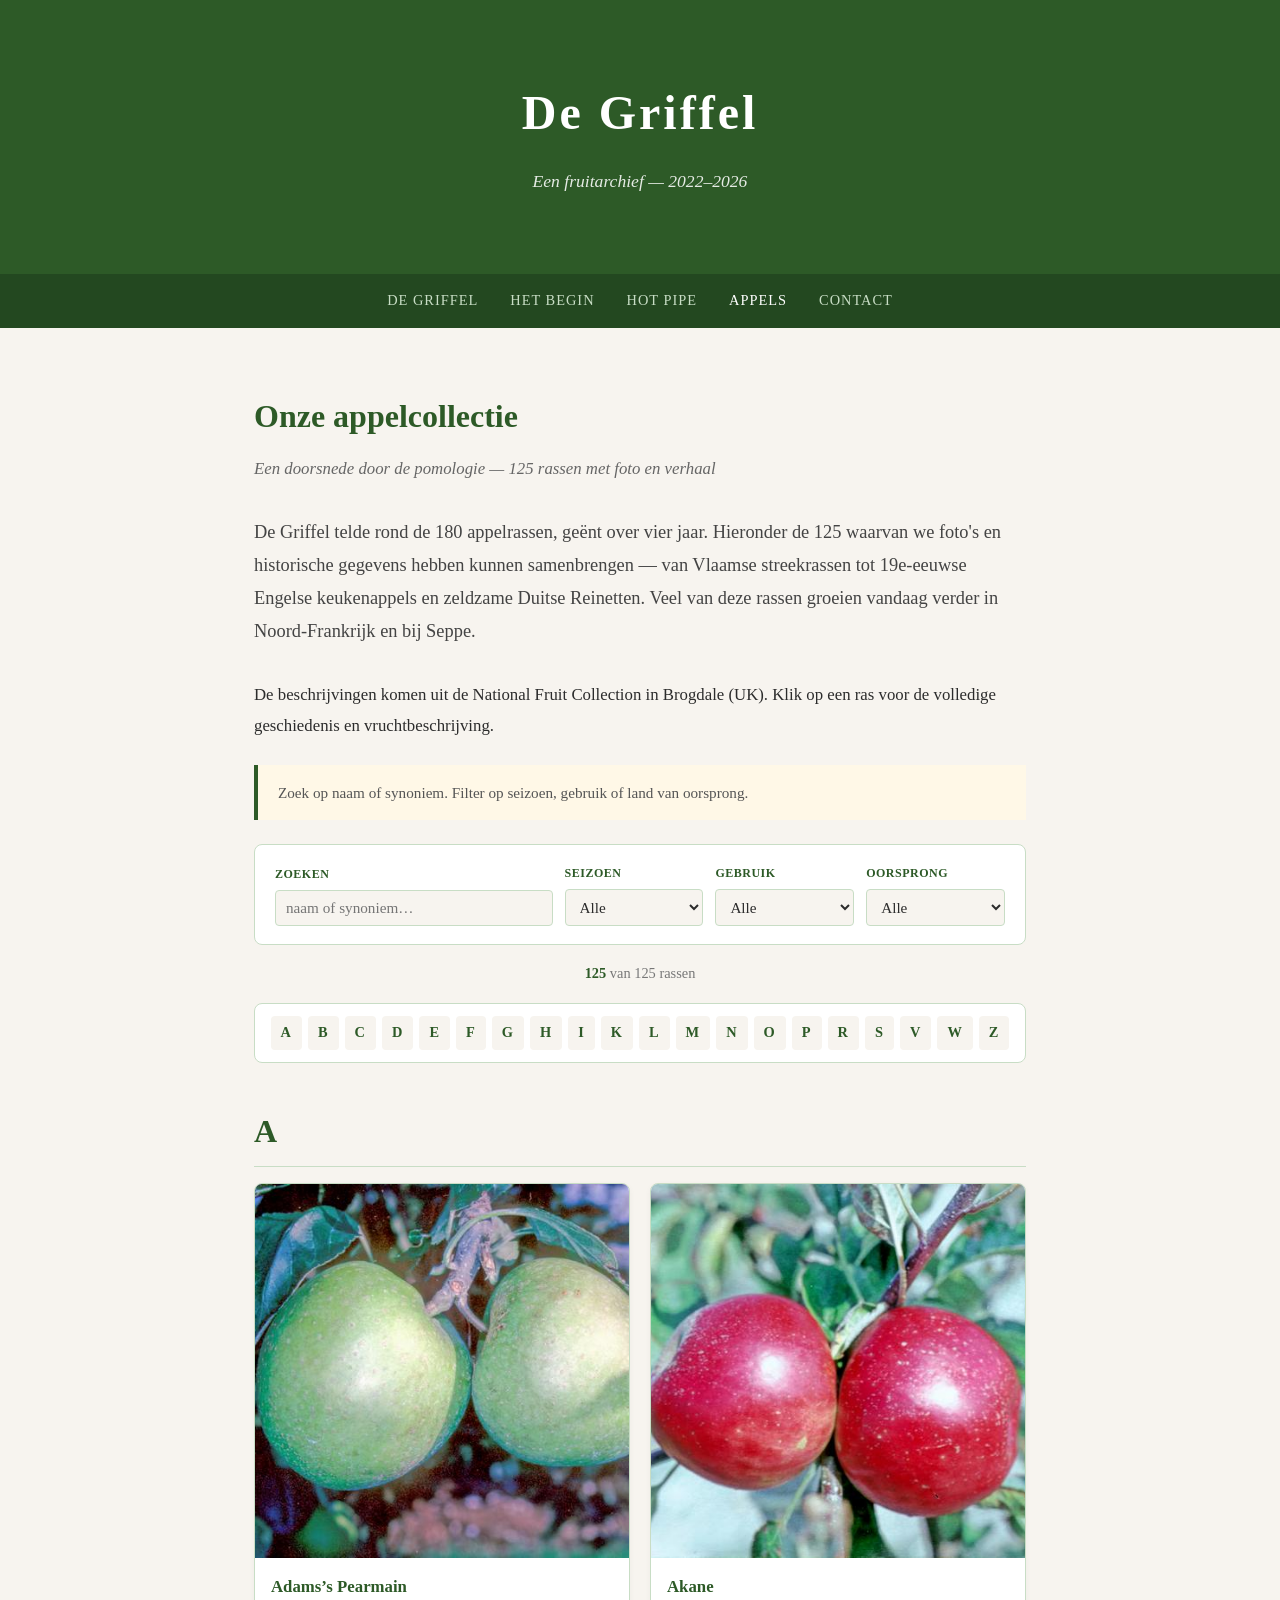
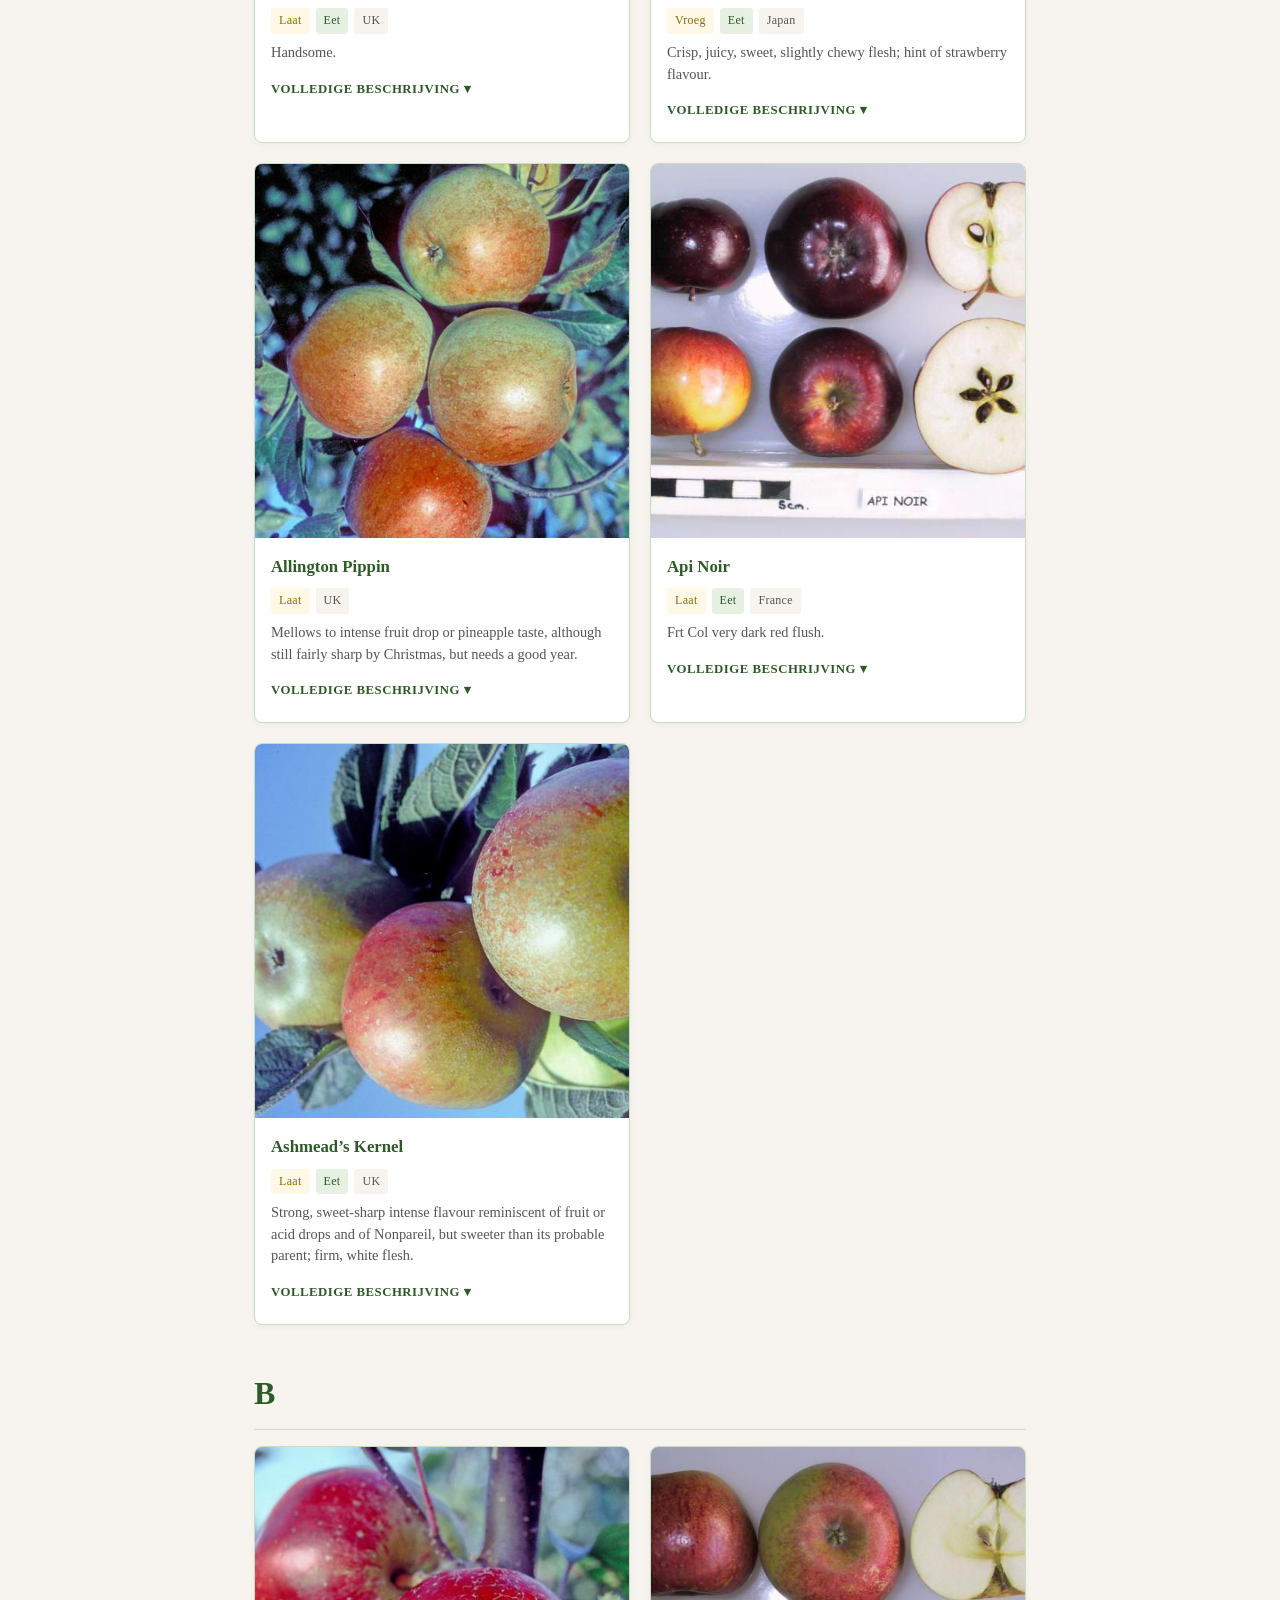
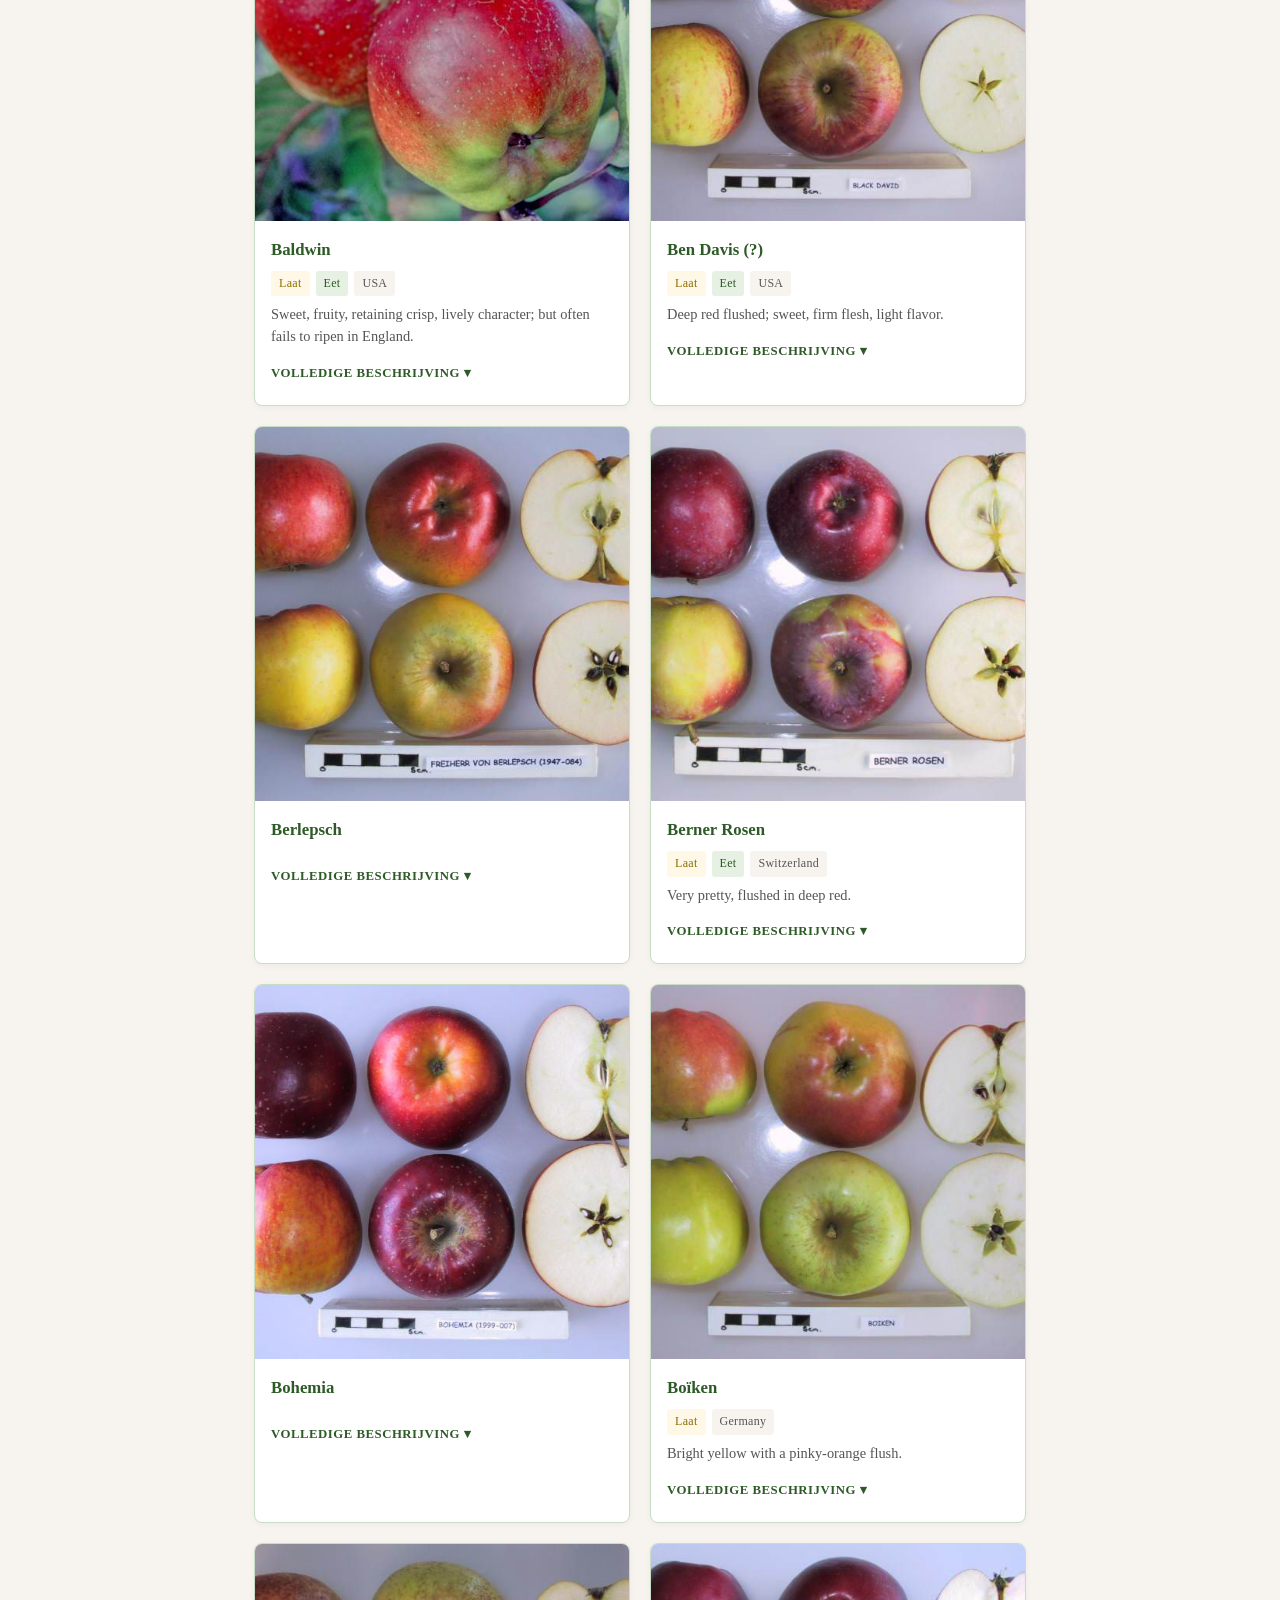
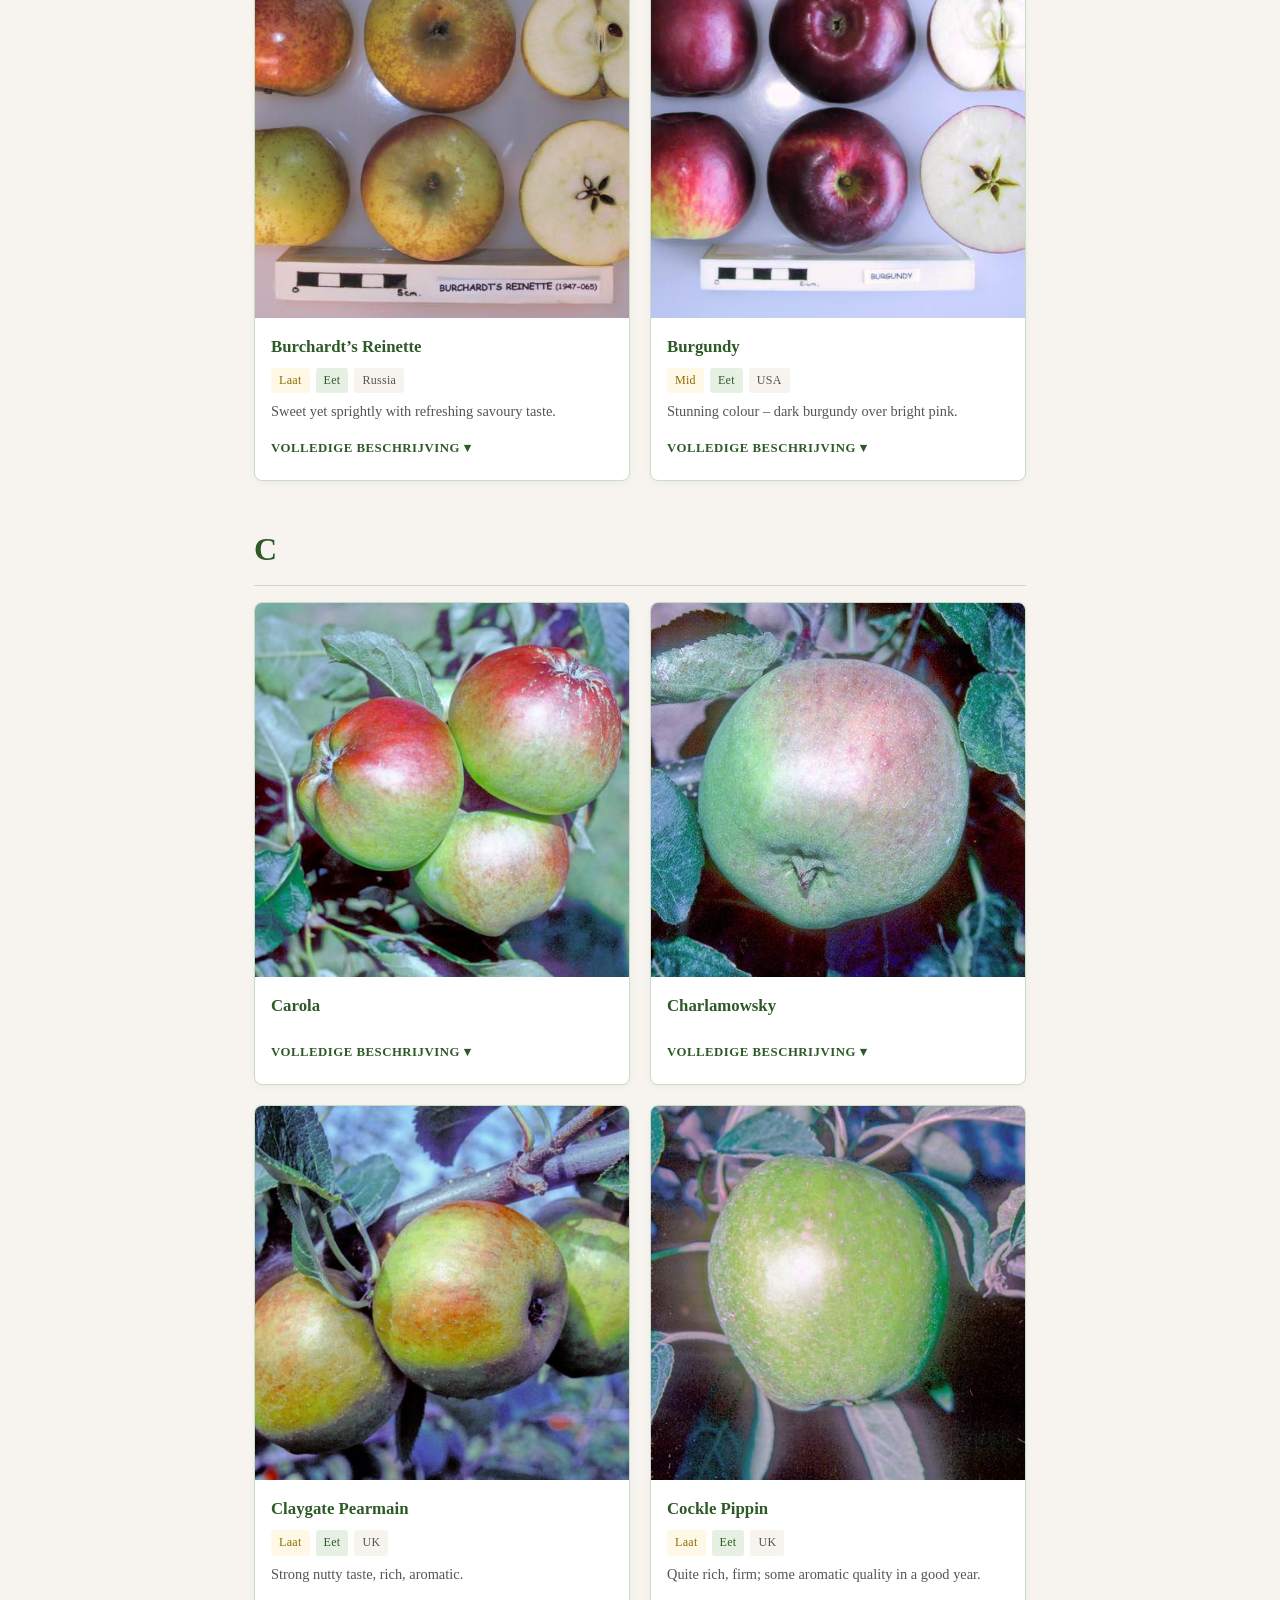
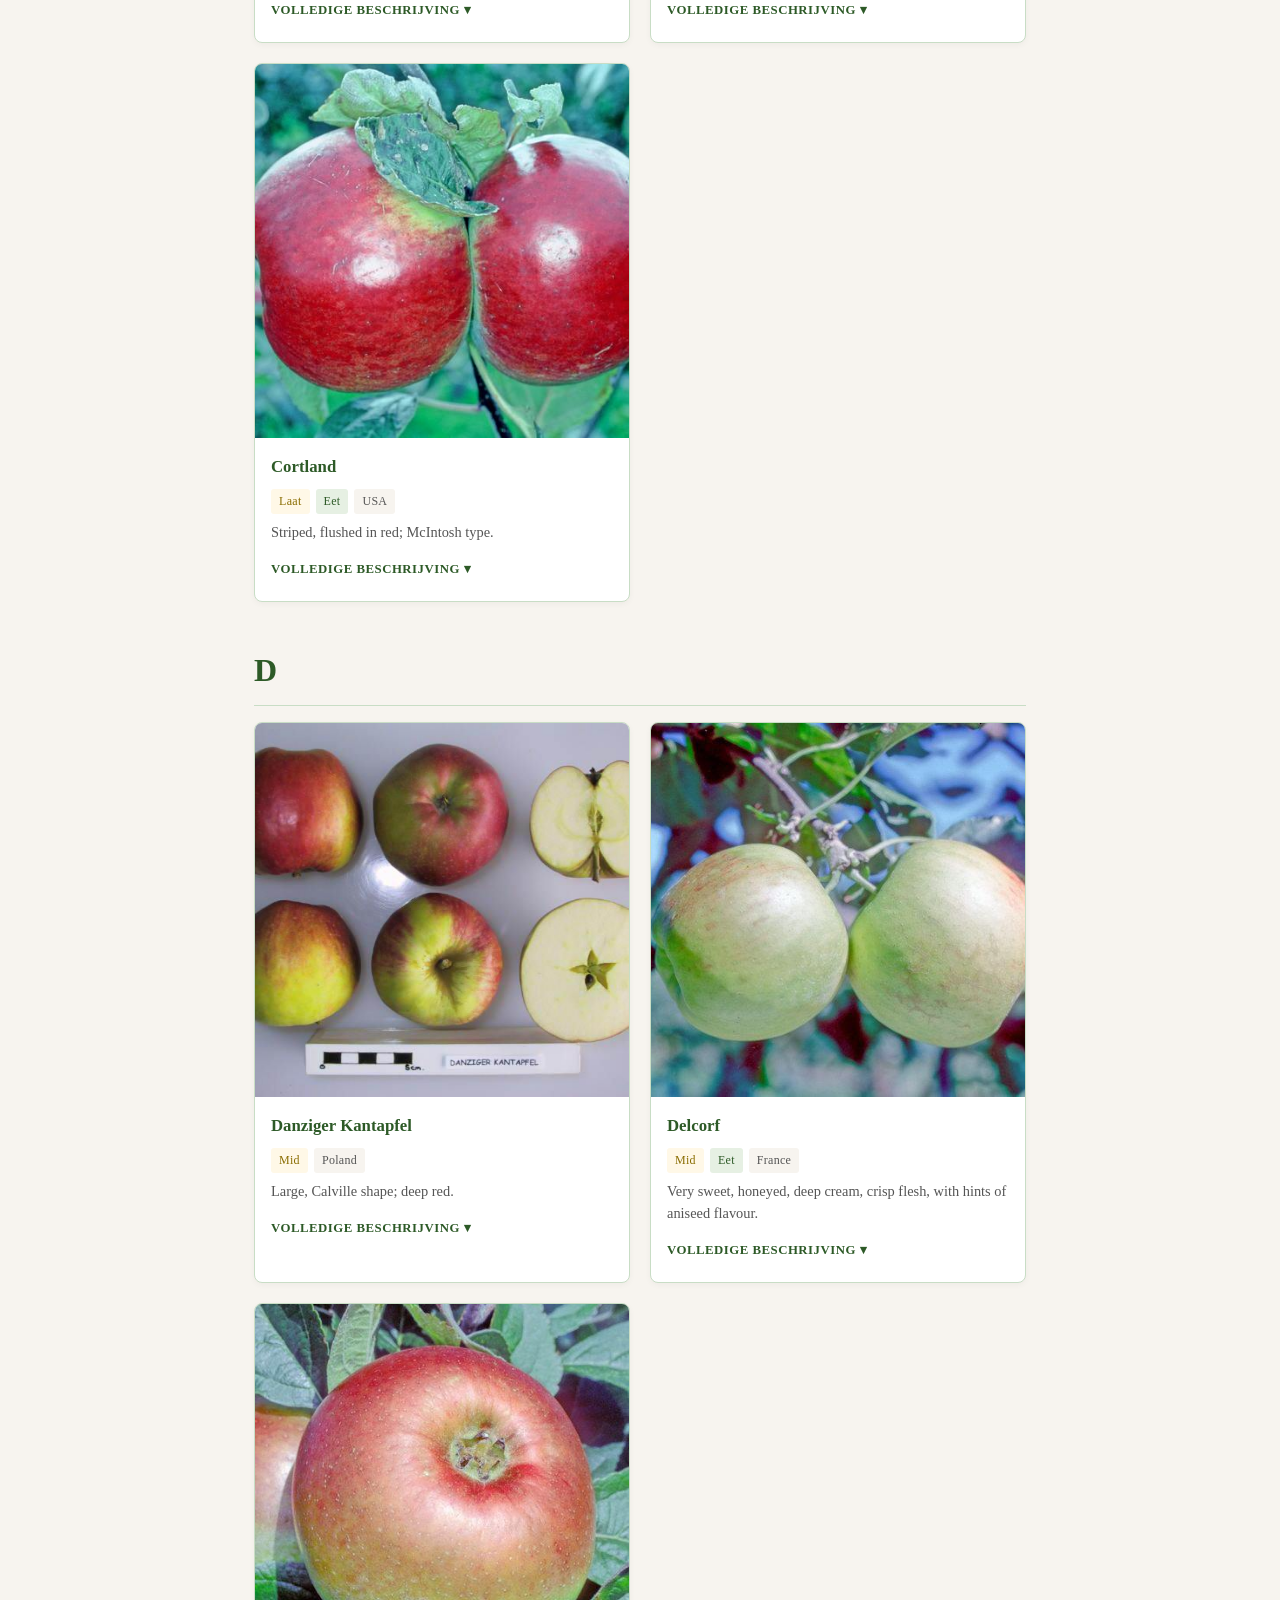
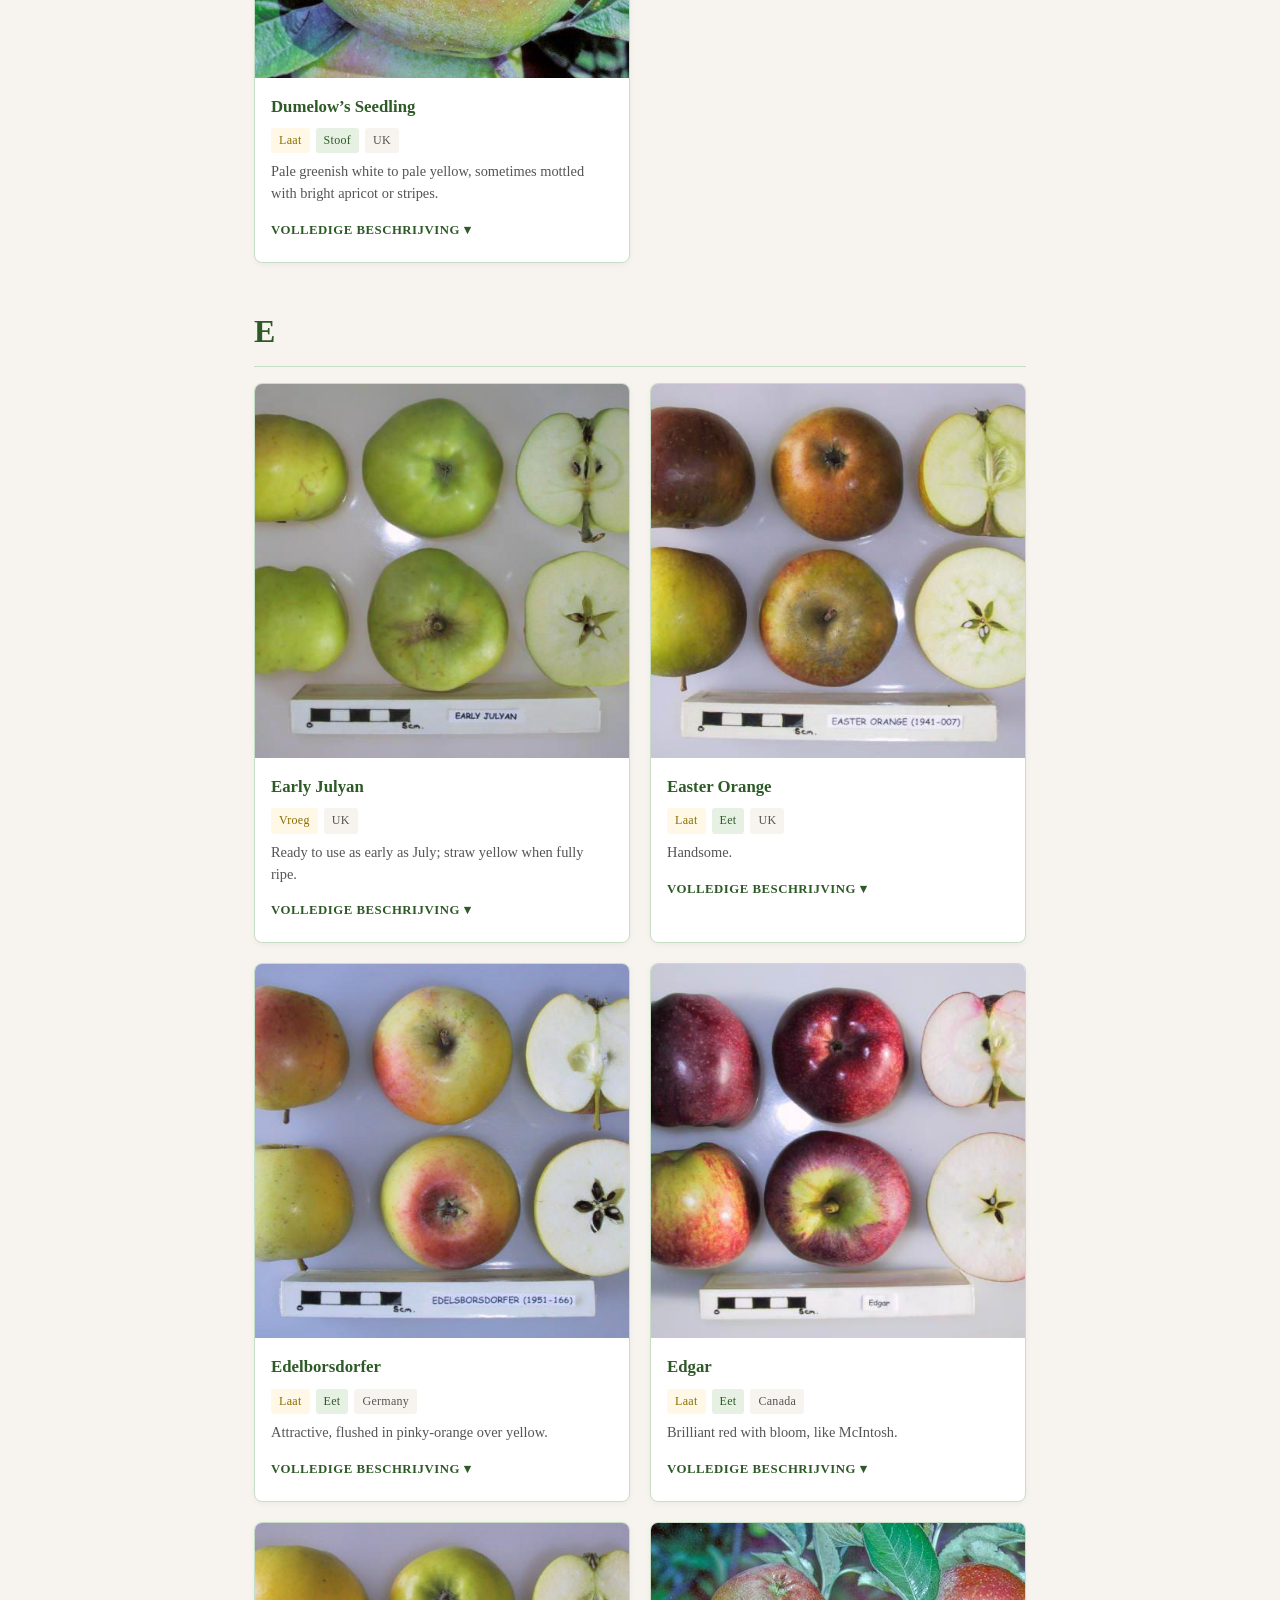
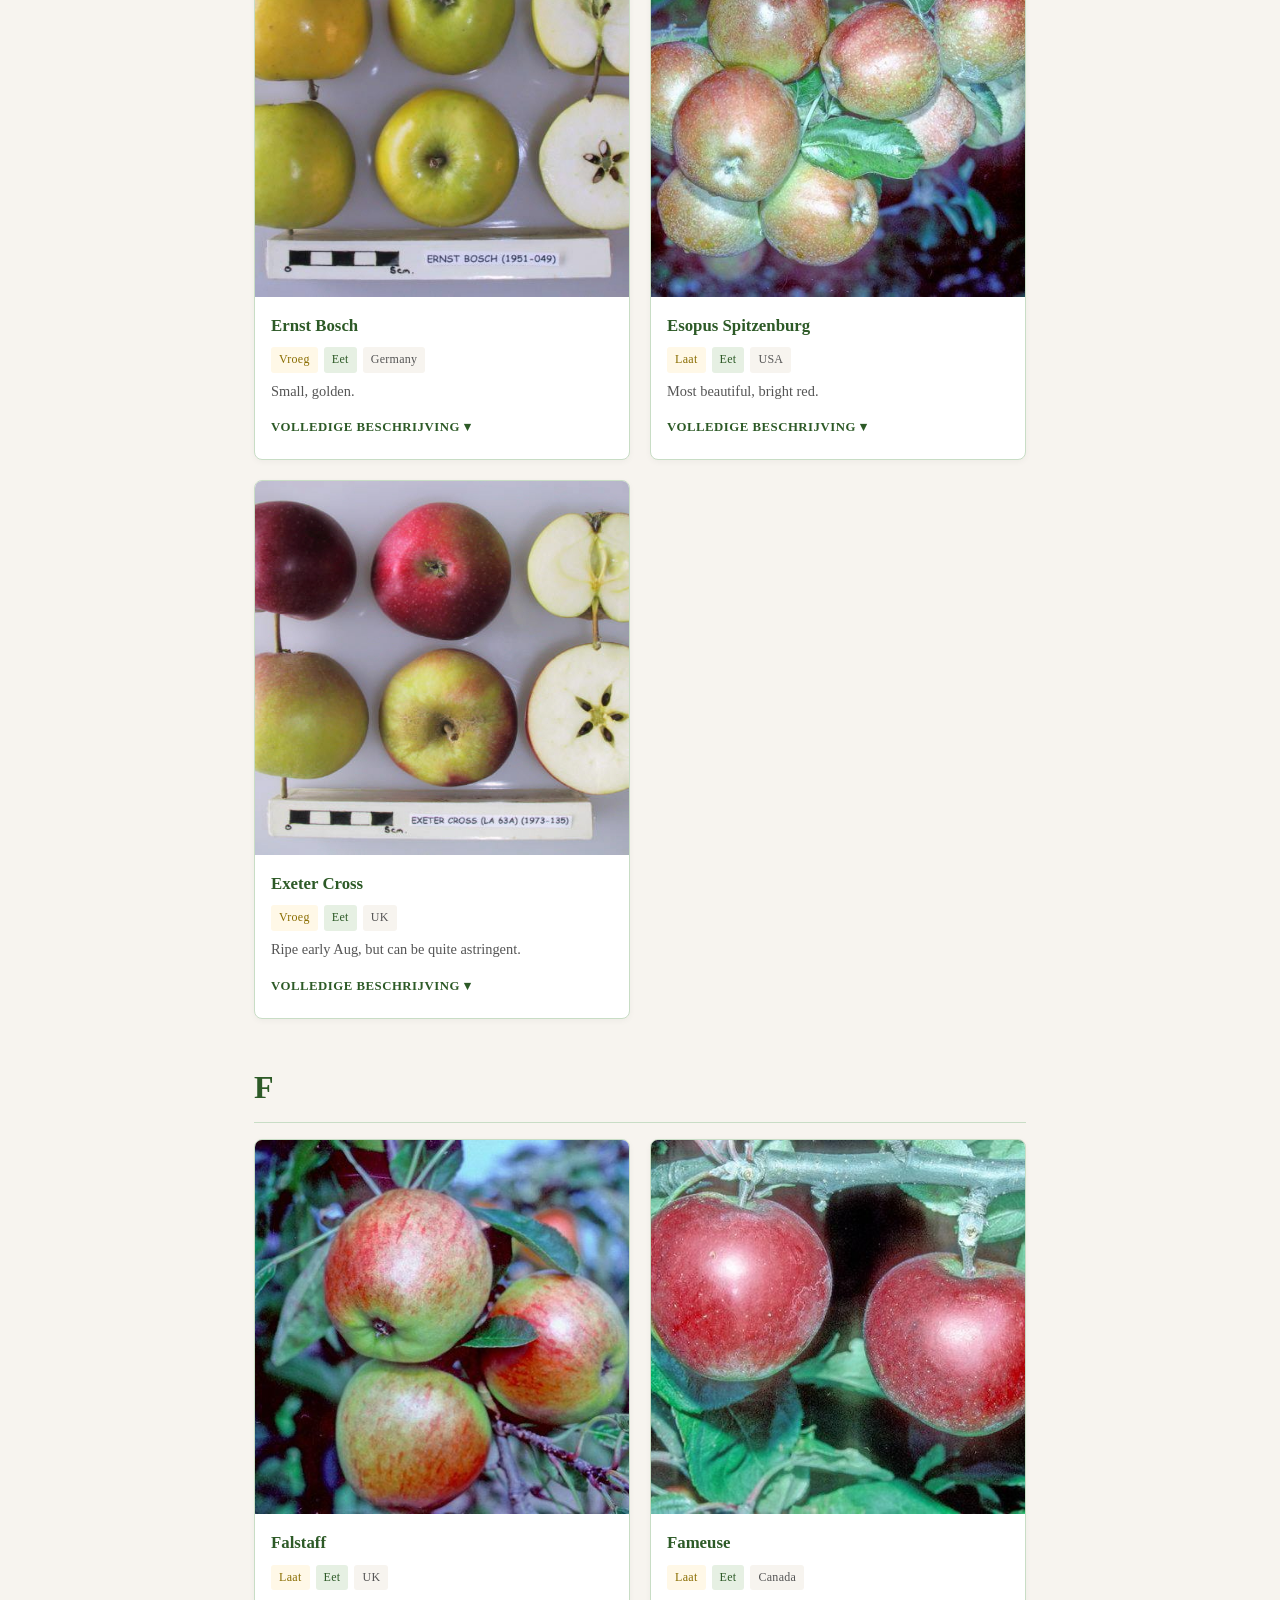
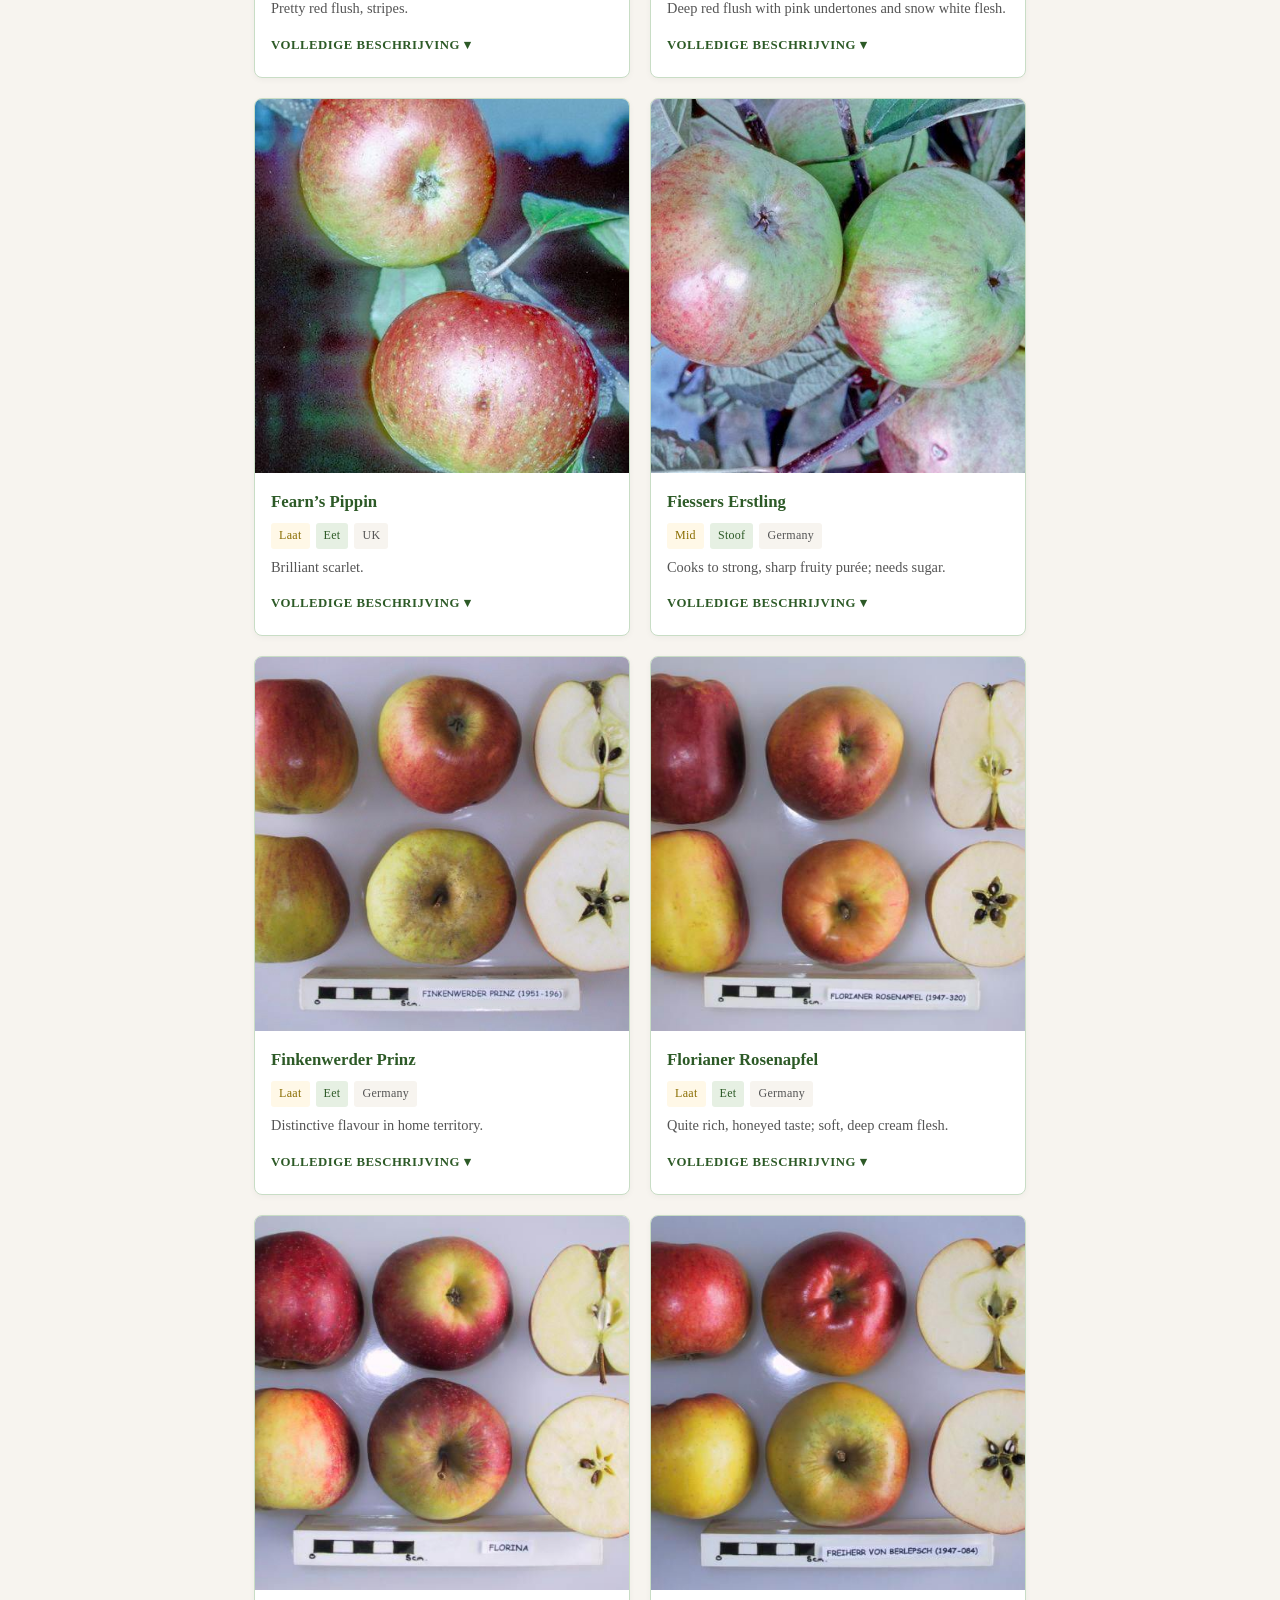
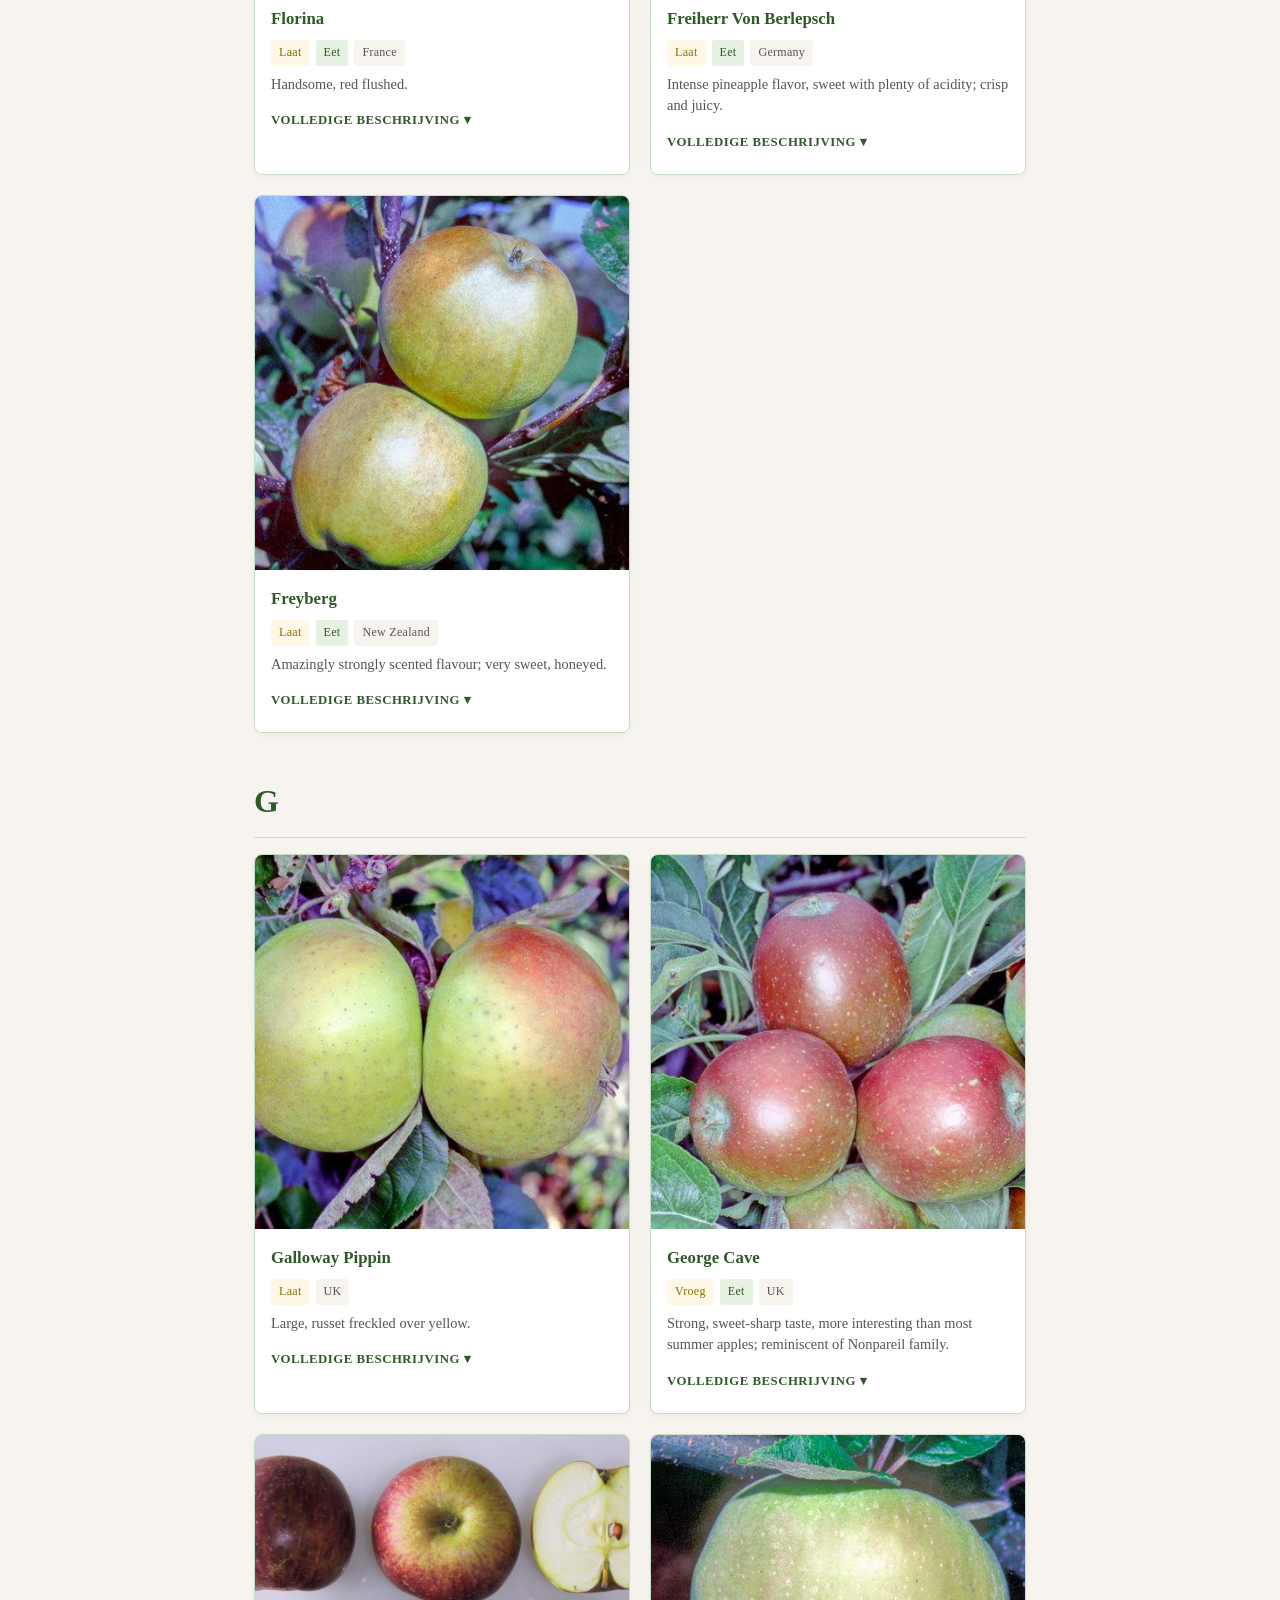
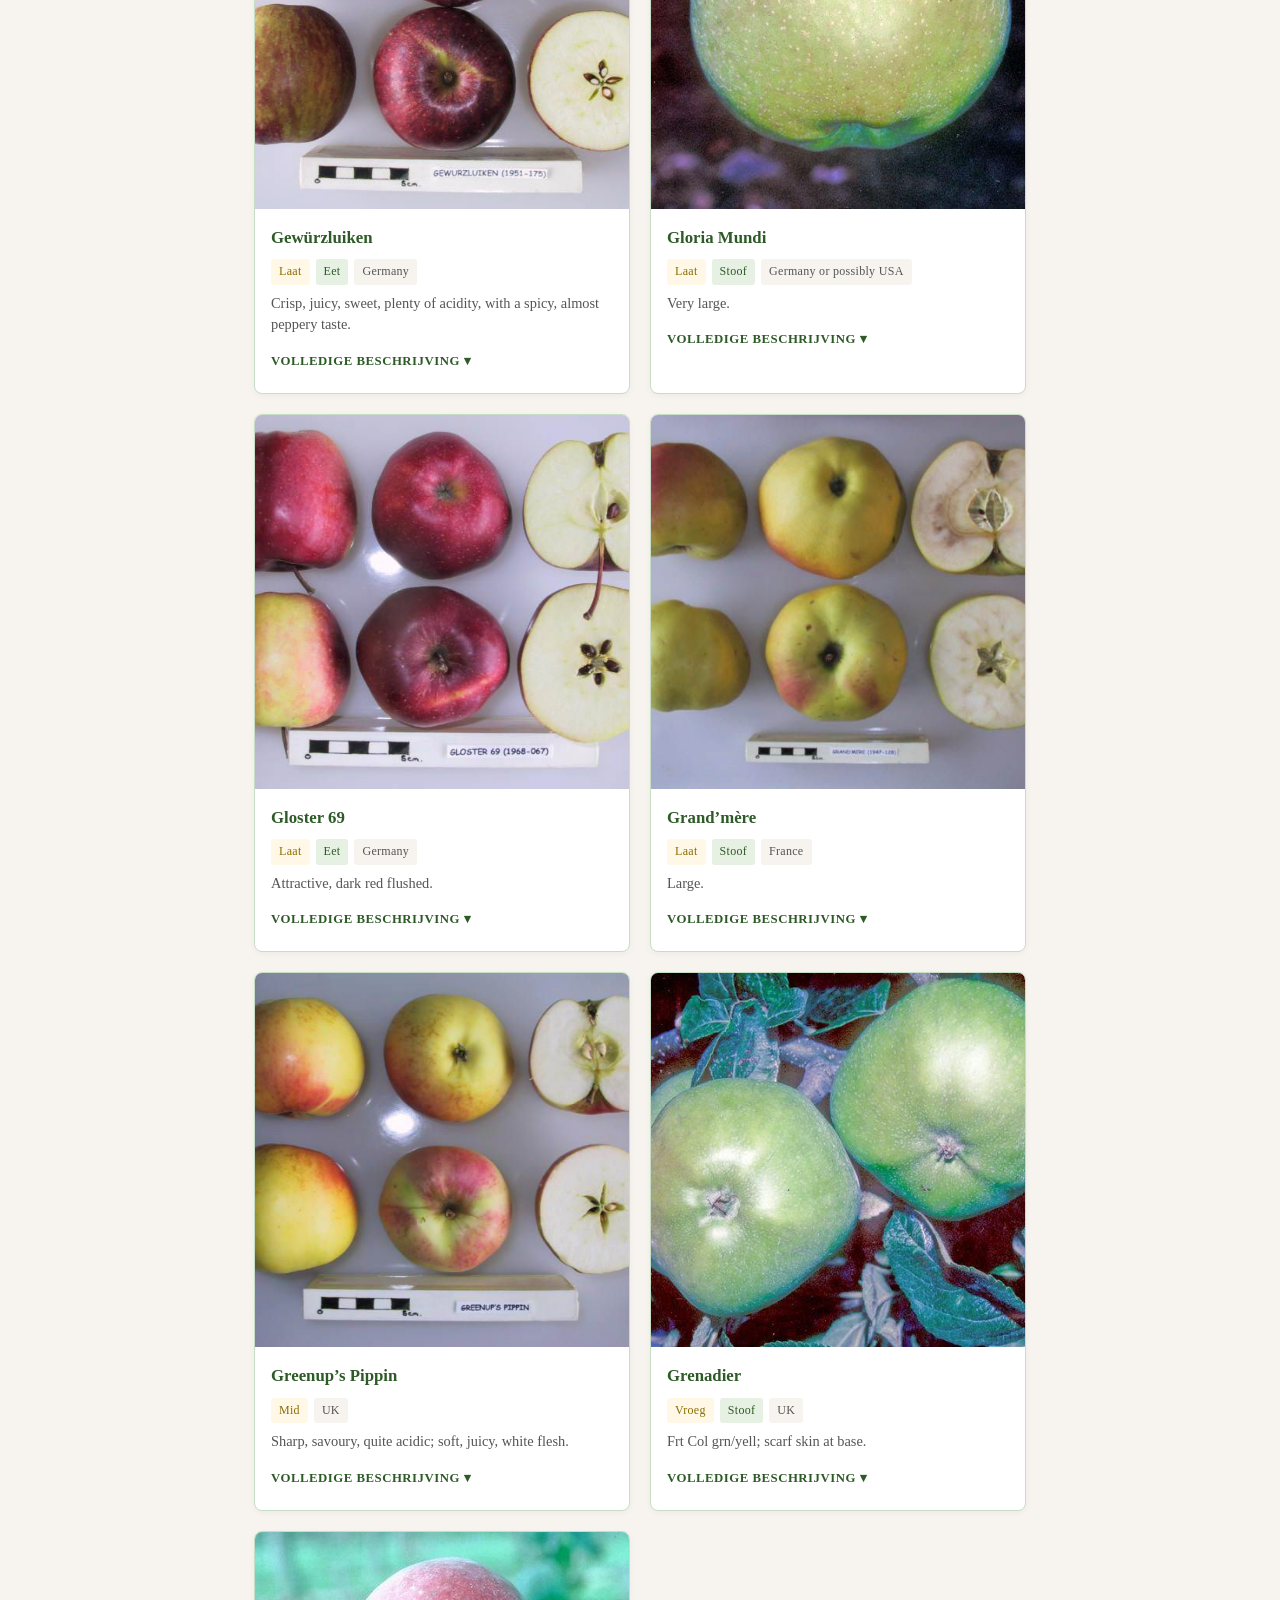
==== commit 772e1eba: "Add zoek/filter UI to appels.html - Search box: matches against name + synonyms - Season dropdown: V" ====
--- a/appels.html
+++ b/appels.html
@@ -6,20 +6,73 @@
   <title>De appelcollectie — De Griffel</title>
   <link rel="stylesheet" href="style.css">
   <style>
+    .filters {
+      background: #fff;
+      border: 1px solid #c8ddc5;
+      border-radius: 8px;
+      padding: 18px 20px;
+      margin: 24px 0 16px;
+      display: grid;
+      grid-template-columns: 1fr;
+      gap: 12px;
+    }
+    @media (min-width: 720px) {
+      .filters { grid-template-columns: 2fr 1fr 1fr 1fr; align-items: end; }
+    }
+    .filter-group { display: flex; flex-direction: column; gap: 4px; }
+    .filter-group label {
+      font-size: 0.75rem;
+      color: #2d5a27;
+      text-transform: uppercase;
+      letter-spacing: 0.5px;
+      font-weight: bold;
+    }
+    .filter-group input[type="text"],
+    .filter-group select {
+      padding: 8px 10px;
+      border: 1px solid #c8ddc5;
+      border-radius: 4px;
+      background: #f7f4ef;
+      font-family: inherit;
+      font-size: 0.95rem;
+      color: #2c2c2c;
+      width: 100%;
+    }
+    .filter-group input[type="text"]:focus,
+    .filter-group select:focus {
+      outline: none;
+      border-color: #2d5a27;
+      background: #fff;
+    }
+    .filter-reset {
+      align-self: center;
+      background: none;
+      border: 1px solid #c8ddc5;
+      border-radius: 4px;
+      padding: 8px 14px;
+      cursor: pointer;
+      color: #555;
+      font-family: inherit;
+      font-size: 0.85rem;
+    }
+    .filter-reset:hover { background: #f7f4ef; color: #2d5a27; }
+    .results-count {
+      font-size: 0.9rem;
+      color: #777;
+      margin: 0 0 16px;
+      text-align: center;
+    }
+    .results-count strong { color: #2d5a27; }
     .jumplinks {
       display: flex;
       flex-wrap: wrap;
       gap: 6px;
       justify-content: center;
-      margin: 24px 0 40px;
-      padding: 16px;
+      margin: 16px 0 32px;
+      padding: 12px;
       background: #fff;
       border: 1px solid #c8ddc5;
       border-radius: 8px;
-      position: sticky;
-      top: 0;
-      z-index: 10;
-      box-shadow: 0 2px 8px rgba(0,0,0,0.04);
     }
     .jumplinks a {
       display: inline-block;
@@ -33,7 +86,9 @@
       letter-spacing: 1px;
     }
     .jumplinks a:hover { background: #c8ddc5; }
+    .jumplinks a.disabled { color: #ccc; background: #fafaf7; pointer-events: none; }
     .letter-section { scroll-margin-top: 80px; }
+    .letter-section.empty { display: none; }
     .letter-heading {
       font-family: Georgia, serif;
       font-size: 2rem;
@@ -56,6 +111,7 @@
       transition: box-shadow 0.2s;
     }
     .variety:hover { box-shadow: 0 4px 12px rgba(0,0,0,0.08); }
+    .variety.hidden { display: none; }
     .variety img {
       width: 100%;
       aspect-ratio: 1 / 1;
@@ -64,14 +120,8 @@
       background: #f7f4ef;
     }
     .variety-body { padding: 14px 16px; }
-    .variety h3 {
-      font-size: 1.05rem;
-      color: #2d5a27;
-      margin: 0 0 6px;
-    }
-    .badges {
-      display: flex; flex-wrap: wrap; gap: 6px; margin-bottom: 8px;
-    }
+    .variety h3 { font-size: 1.05rem; color: #2d5a27; margin: 0 0 6px; }
+    .badges { display: flex; flex-wrap: wrap; gap: 6px; margin-bottom: 8px; }
     .badge {
       display: inline-block; padding: 2px 8px;
       background: #f7f4ef; color: #555;
@@ -80,10 +130,7 @@
     }
     .badge.season { background: #fff8e7; color: #8a6d00; }
     .badge.use { background: #e6f0e3; color: #2d5a27; }
-    .teaser {
-      font-size: 0.9rem; color: #555;
-      line-height: 1.5; margin-bottom: 8px;
-    }
+    .teaser { font-size: 0.9rem; color: #555; line-height: 1.5; margin-bottom: 8px; }
     .variety details { margin-top: 6px; font-size: 0.9rem; }
     .variety details summary {
       cursor: pointer; color: #2d5a27;
@@ -94,10 +141,7 @@
     .variety details summary::-webkit-details-marker { display: none; }
     .variety details summary::after { content: " ▾"; }
     .variety details[open] summary::after { content: " ▴"; }
-    .variety details .field {
-      margin-top: 10px; font-size: 0.86rem;
-      color: #444; line-height: 1.5;
-    }
+    .variety details .field { margin-top: 10px; font-size: 0.86rem; color: #444; line-height: 1.5; }
     .variety details .field strong {
       display: block; color: #2d5a27;
       font-size: 0.75rem; text-transform: uppercase;
@@ -106,9 +150,16 @@
     .no-data { font-size: 0.85rem; color: #999; font-style: italic; }
     .summary-stats {
       background: #fff8e7; border-left: 4px solid #2d5a27;
-      padding: 14px 20px; margin: 24px 0 32px;
+      padding: 14px 20px; margin: 24px 0 16px;
       font-size: 0.95rem; color: #555;
     }
+    .empty-state {
+      text-align: center;
+      padding: 60px 20px;
+      color: #999;
+      display: none;
+    }
+    .empty-state.show { display: block; }
   </style>
 </head>
 <body>
@@ -138,40 +189,99 @@
   </p>
 
   <p>
-    De beschrijvingen komen uit de National Fruit Collection in Brogdale (UK), vandaag de meest complete pomologische referentie. Klik op een ras voor de volledige geschiedenis en vruchtbeschrijving.
+    De beschrijvingen komen uit de National Fruit Collection in Brogdale (UK). Klik op een ras voor de volledige geschiedenis en vruchtbeschrijving.
   </p>
 
   <div class="summary-stats">
-    Spring naar een letter, of scroll door de collectie. Klik op <strong>"volledige beschrijving"</strong> binnen een kaart voor het volledige NFC-verhaal.
-  </div>
-
-  <div class="jumplinks">
-    <a href="#letter-A">A</a>
-    <a href="#letter-B">B</a>
-    <a href="#letter-C">C</a>
-    <a href="#letter-D">D</a>
-    <a href="#letter-E">E</a>
-    <a href="#letter-F">F</a>
-    <a href="#letter-G">G</a>
-    <a href="#letter-H">H</a>
-    <a href="#letter-I">I</a>
-    <a href="#letter-K">K</a>
-    <a href="#letter-L">L</a>
-    <a href="#letter-M">M</a>
-    <a href="#letter-N">N</a>
-    <a href="#letter-O">O</a>
-    <a href="#letter-P">P</a>
-    <a href="#letter-R">R</a>
-    <a href="#letter-S">S</a>
-    <a href="#letter-V">V</a>
-    <a href="#letter-W">W</a>
-    <a href="#letter-Z">Z</a>
-  </div>
-
-  <div id="letter-A" class="letter-section">
+    Zoek op naam of synoniem. Filter op seizoen, gebruik of land van oorsprong.
+  </div>
+
+  <div class="filters">
+    <div class="filter-group">
+      <label for="f-search">Zoeken</label>
+      <input type="text" id="f-search" placeholder="naam of synoniem…" autocomplete="off">
+    </div>
+    <div class="filter-group">
+      <label for="f-season">Seizoen</label>
+      <select id="f-season">
+        <option value="">Alle</option>
+        <option value="E">Vroeg</option>
+        <option value="M">Mid</option>
+        <option value="L">Laat</option>
+      </select>
+    </div>
+    <div class="filter-group">
+      <label for="f-use">Gebruik</label>
+      <select id="f-use">
+        <option value="">Alle</option>
+        <option value="EAT">Eet</option>
+        <option value="COOK">Stoof</option>
+        <option value="DUAL">Eet/Stoof</option>
+        <option value="CIDER">Cider</option>
+      </select>
+    </div>
+    <div class="filter-group">
+      <label for="f-country">Oorsprong</label>
+      <select id="f-country">
+        <option value="">Alle</option>
+        <option value="Austria">Austria (1)</option>
+        <option value="Canada">Canada (6)</option>
+        <option value="Czech Rep">Czech Rep (1)</option>
+        <option value="Denmark">Denmark (1)</option>
+        <option value="France">France (7)</option>
+        <option value="France (prob)">France (prob) (1)</option>
+        <option value="Germany">Germany (29)</option>
+        <option value="Germany or possibly USA">Germany or possibly USA (1)</option>
+        <option value="Germany/Belgium">Germany/Belgium (1)</option>
+        <option value="Italy">Italy (1)</option>
+        <option value="Japan">Japan (2)</option>
+        <option value="Latvia">Latvia (1)</option>
+        <option value="Luxembourg">Luxembourg (1)</option>
+        <option value="Netherlands">Netherlands (5)</option>
+        <option value="New Zealand">New Zealand (1)</option>
+        <option value="Poland">Poland (1)</option>
+        <option value="Raised in 1915–16 by G. Wratten, Howgate Lane, Bembridge, Isle of Wight. A cross of Blenheim Orange and Newton Wonder. Introduced in 1932 by Stuart Low Co.; RHS AM in 1929.">Raised in 1915–16 by G. Wratten, Howgate Lane, Bembridge, Isle of Wight. A cross of Blenheim Orange and Newton Wonder. Introduced in 1932 by Stuart Low Co.; RHS AM in 1929. (1)</option>
+        <option value="Russia">Russia (2)</option>
+        <option value="Serbia">Serbia (1)</option>
+        <option value="Sweden">Sweden (2)</option>
+        <option value="Switzerland">Switzerland (3)</option>
+        <option value="UK">UK (31)</option>
+        <option value="UK or Ireland">UK or Ireland (1)</option>
+        <option value="USA">USA (16)</option>
+        <option value="Ukraine">Ukraine (1)</option>
+      </select>
+    </div>
+  </div>
+
+  <p class="results-count"><strong id="results-num">125</strong> van 125 rassen</p>
+
+  <div class="jumplinks" id="jumplinks">
+    <a href="#letter-A" data-letter="A">A</a>
+    <a href="#letter-B" data-letter="B">B</a>
+    <a href="#letter-C" data-letter="C">C</a>
+    <a href="#letter-D" data-letter="D">D</a>
+    <a href="#letter-E" data-letter="E">E</a>
+    <a href="#letter-F" data-letter="F">F</a>
+    <a href="#letter-G" data-letter="G">G</a>
+    <a href="#letter-H" data-letter="H">H</a>
+    <a href="#letter-I" data-letter="I">I</a>
+    <a href="#letter-K" data-letter="K">K</a>
+    <a href="#letter-L" data-letter="L">L</a>
+    <a href="#letter-M" data-letter="M">M</a>
+    <a href="#letter-N" data-letter="N">N</a>
+    <a href="#letter-O" data-letter="O">O</a>
+    <a href="#letter-P" data-letter="P">P</a>
+    <a href="#letter-R" data-letter="R">R</a>
+    <a href="#letter-S" data-letter="S">S</a>
+    <a href="#letter-V" data-letter="V">V</a>
+    <a href="#letter-W" data-letter="W">W</a>
+    <a href="#letter-Z" data-letter="Z">Z</a>
+  </div>
+
+  <div id="letter-A" class="letter-section" data-letter="A">
     <h2 class="letter-heading">A</h2>
     <div class="variety-grid">
-      <article class="variety" id="ras-adams-pearmain">
+      <article class="variety" id="ras-adams-pearmain" data-season="L" data-use="EAT" data-country="UK" data-search="adams’s pearmain">
         <img src="images/appels/adams-pearmain.jpg" alt="Adams’s Pearmain" loading="lazy">
         <div class="variety-body">
           <h3>Adams’s Pearmain</h3>
@@ -180,7 +290,7 @@
           <details><summary>Volledige beschrijving</summary><div class="field"><strong>Geschiedenis</strong>Arose in Norfolk or possibly Herefords where known as Hanging Pearmain. Brought to notice c1826 by R. Adams. Synonyms: many.</div><div class="field"><strong>Vrucht</strong>Handsome. Rich, aromatic, nutty flavour; firmly textured. Essential for Victorian and Edwardian dessert. Grown also for market in C19th.</div><div class="field"><strong>Teelt</strong>Groei: T2 · Pluk: e/m-Oct · Bewaring: Nov-Mar · Productie: gd</div></details>
         </div>
       </article>
-      <article class="variety" id="ras-akane">
+      <article class="variety" id="ras-akane" data-season="E" data-use="EAT" data-country="Japan" data-search="akane primrouge">
         <img src="images/appels/akane.jpg" alt="Akane" loading="lazy">
         <div class="variety-body">
           <h3>Akane</h3>
@@ -189,16 +299,16 @@
           <details><summary>Volledige beschrijving</summary><div class="field"><strong>Synoniemen</strong>Primrouge</div><div class="field"><strong>Geschiedenis</strong>Raised 1937 at Morioka Exp St. Jonathan X Worcester Pearmain. Introduced 1970.</div><div class="field"><strong>Vrucht</strong>Crisp, juicy, sweet, slightly chewy flesh; hint of strawberry flavour.</div><div class="field"><strong>Teelt</strong>Groei: T2 · Pluk: m/l-Aug · Bewaring: Aug-Sept · Productie: gd</div></details>
         </div>
       </article>
-      <article class="variety" id="ras-allington-pippin">
+      <article class="variety" id="ras-allington-pippin" data-season="L" data-use="" data-country="UK" data-search="allington pippin south lincoln pippin">
         <img src="images/appels/allington-pippin.jpg" alt="Allington Pippin" loading="lazy">
         <div class="variety-body">
           <h3>Allington Pippin</h3>
-          <div class="badges"><span class="badge season">Laat</span><span class="badge use">Dc</span><span class="badge">UK</span></div>
+          <div class="badges"><span class="badge season">Laat</span><span class="badge">UK</span></div>
           <div class="teaser">Mellows to intense fruit drop or pineapple taste, although still fairly sharp by Christmas, but needs a good year.</div>
           <details><summary>Volledige beschrijving</summary><div class="field"><strong>Synoniemen</strong>South Lincoln Pippin</div><div class="field"><strong>Geschiedenis</strong>Raised before 1884 by nurseryman Thomas Laxton, Lincs. King of the Pippins X Cox’s Orange Pippin. Originally South Lincoln Pippin, renamed 1894 by George Bunyard after his nursery nr Maidstone, Kent. Introduced 1896. RHS FCC 1894 as Brown’s South Lincoln Beauty. Widely planted commercially and in gardens in early 1900s.</div><div class="field"><strong>Vrucht</strong>Mellows to intense fruit drop or pineapple taste, although still fairly sharp by Christmas, but needs a good year. Very sharp and bitter-sweet in Nov, but cooks well, keeps shape with good flavour; sweet, not bland. Frt Col brownish rd flush over pale yell, becoming orng rd over bright yell; lenticels russeted.</div><div class="field"><strong>Teelt</strong>Groei: T2 · Pluk: e-Oct · Bewaring: Nov-Dec · Productie: gd</div></details>
         </div>
       </article>
-      <article class="variety" id="ras-api-noir">
+      <article class="variety" id="ras-api-noir" data-season="L" data-use="EAT" data-country="France" data-search="api noir de caluau, calvau noire">
         <img src="images/appels/api-noir.jpg" alt="Api Noir" loading="lazy">
         <div class="variety-body">
           <h3>Api Noir</h3>
@@ -207,7 +317,7 @@
           <details><summary>Volledige beschrijving</summary><div class="field"><strong>Synoniemen</strong>de Caluau, Calvau Noire</div><div class="field"><strong>Geschiedenis</strong>Believed to be an ancient variety. As syn, de Caluau or Calvau Noire recorded in 1608 by Olivier de Serre. Very dark red flush. Very similar taste to Api; highly decorative. Formerly grown all over France.</div><div class="field"><strong>Vrucht</strong>Frt Col very dark red flush. Taste very similar to Api. Highly decorative.</div><div class="field"><strong>Teelt</strong>Groei: T1 · Pluk: m/l-Oct · Bewaring: Dec-Apr · Productie: hvy, hngs late</div></details>
         </div>
       </article>
-      <article class="variety" id="ras-ashmeads-kernel">
+      <article class="variety" id="ras-ashmeads-kernel" data-season="L" data-use="EAT" data-country="UK" data-search="ashmead’s kernel">
         <img src="images/appels/ashmeads-kernel.jpg" alt="Ashmead’s Kernel" loading="lazy">
         <div class="variety-body">
           <h3>Ashmead’s Kernel</h3>
@@ -219,10 +329,10 @@
     </div>
   </div>
 
-  <div id="letter-B" class="letter-section">
+  <div id="letter-B" class="letter-section" data-letter="B">
     <h2 class="letter-heading">B</h2>
     <div class="variety-grid">
-      <article class="variety" id="ras-baldwin">
+      <article class="variety" id="ras-baldwin" data-season="L" data-use="EAT" data-country="USA" data-search="baldwin">
         <img src="images/appels/baldwin.jpg" alt="Baldwin" loading="lazy">
         <div class="variety-body">
           <h3>Baldwin</h3>
@@ -231,7 +341,7 @@
           <details><summary>Volledige beschrijving</summary><div class="field"><strong>Geschiedenis</strong>Found c1740 on farm of John Ball, Wilmington, Massachusetts. Originally Pecker or Woodpecker, because the tree was frequented by woodpeckers. Popularised, renamed early 1800s. Stone apple on pillar, erected in 1895, marks ‘the estate where in 1793 Saml. Thompson Esq, while locating the line of the Middlesex canal discovered the first Pecker Apple tree later named the Baldwin’. Colonel Loammi Baldwin was also an engineer on the Middlesex Canal and his statue at North Woburn is wreathed in apples and inscribed ‘Disseminator of the apple in honor of him called the Baldwin apple, which proceeds from a tree growing wild about 2 miles north of this monument’. Overtaken by Jonathan in early 1900s; but still popular in the northeastern US.</div><div class="field"><strong>Vrucht</strong>Sweet, fruity, retaining crisp, lively character; but often fails to ripen in England. Highly esteemed and widely grown across northern States in C19th; exported to UK. Also used for pies, cider and processing. Frt col dp maroon; pale grnish yell ground col; often ltl russet. Size lrge. Shape flt-rnd to almost oblng; irregular; ribbed; 5 crowned. Basin brd, dp; ribbed. Eye qte lrg, prt open; sepals lng. Cavity brd, qte dp; russet lined. Stalk shrt/med lng, qte thck. Flesh wht, tinge grn.</div><div class="field"><strong>Teelt</strong>Groei: t3 · Pluk: m-Oct · Bewaring: Dec-Apr · Productie: C gd, bien</div></details>
         </div>
       </article>
-      <article class="variety" id="ras-ben-davis">
+      <article class="variety" id="ras-ben-davis" data-season="L" data-use="EAT" data-country="USA" data-search="ben davis (?)">
         <img src="images/appels/ben-davis.jpg" alt="Ben Davis (?)" loading="lazy">
         <div class="variety-body">
           <h3>Ben Davis (?)</h3>
@@ -240,7 +350,7 @@
           <details><summary>Volledige beschrijving</summary><div class="field"><strong>Geschiedenis</strong>Acc may be the variety known since the early 1800s, but with a confused history. The most widely accepted history begins in 1799 with William Davis and John Hills in Butler County, Kentucky. The variety spread through root suckers, and by 1865, it was widely known.</div><div class="field"><strong>Vrucht</strong>Deep red flushed; sweet, firm flesh, light flavor. Widely planted in the US, overtaken by Winesap and later Delicious.</div><div class="field"><strong>Teelt</strong>Groei: T2 · Pluk: m-Oct · Bewaring: Dec-Mar/May · Productie: gd</div></details>
         </div>
       </article>
-      <article class="variety" id="ras-berlepsch">
+      <article class="variety" id="ras-berlepsch" data-season="" data-use="" data-country="" data-search="berlepsch see freiherr von berlepsch">
         <img src="images/appels/berlepsch.jpg" alt="Berlepsch" loading="lazy">
         <div class="variety-body">
           <h3>Berlepsch</h3>
@@ -249,7 +359,7 @@
           <details><summary>Volledige beschrijving</summary><div class="field"><strong>Synoniemen</strong>see Freiherr von Berlepsch</div></details>
         </div>
       </article>
-      <article class="variety" id="ras-berner-rosen">
+      <article class="variety" id="ras-berner-rosen" data-season="L" data-use="EAT" data-country="Switzerland" data-search="berner rosen syn rose de berne">
         <img src="images/appels/berner-rosen.jpg" alt="Berner Rosen" loading="lazy">
         <div class="variety-body">
           <h3>Berner Rosen</h3>
@@ -258,7 +368,7 @@
           <details><summary>Volledige beschrijving</summary><div class="field"><strong>Synoniemen</strong>syn Rose de Berne</div><div class="field"><strong>Geschiedenis</strong>Discovered by nurseryman Daepp of Oppligen. Fruited 1888. Very popular in Switzerland and also grown in Germany, Alsace, and Franche Comté, France. Often ripens poorly in England and tastes metallic.</div><div class="field"><strong>Vrucht</strong>Very pretty, flushed in deep red. Sweet, juicy flesh.</div><div class="field"><strong>Teelt</strong>Groei: T2 · Pluk: e-Oct · Bewaring: Nov-Jan · Productie: hvy</div></details>
         </div>
       </article>
-      <article class="variety" id="ras-bohemia">
+      <article class="variety" id="ras-bohemia" data-season="" data-use="" data-country="" data-search="bohemia see rubin">
         <img src="images/appels/bohemia.jpg" alt="Bohemia" loading="lazy">
         <div class="variety-body">
           <h3>Bohemia</h3>
@@ -267,16 +377,16 @@
           <details><summary>Volledige beschrijving</summary><div class="field"><strong>Synoniemen</strong>see Rubin</div></details>
         </div>
       </article>
-      <article class="variety" id="ras-boiken">
+      <article class="variety" id="ras-boiken" data-season="L" data-use="" data-country="Germany" data-search="boïken">
         <img src="images/appels/boiken.jpg" alt="Boïken" loading="lazy">
         <div class="variety-body">
           <h3>Boïken</h3>
-          <div class="badges"><span class="badge season">Laat</span><span class="badge use">Dc</span><span class="badge">Germany</span></div>
+          <div class="badges"><span class="badge season">Laat</span><span class="badge">Germany</span></div>
           <div class="teaser">Bright yellow with a pinky-orange flush.</div>
           <details><summary>Volledige beschrijving</summary><div class="field"><strong>Geschiedenis</strong>Arose in Bremen, named after dike-warden Boike. Known since 1828. Still valued in eastern Germany for cooking, drying, juice manufacture, and fresh fruit. Also grown in Bas Rhin (Alsace) and early 1900s in New York as a late-market culinary variety.</div><div class="field"><strong>Vrucht</strong>Bright yellow with a pinky-orange flush. Sharp, crisp; sweetens but remains fresh and fruity until March.</div><div class="field"><strong>Teelt</strong>Groei: T1 · Pluk: l-Oct · Bewaring: Dec-Mar/Apr</div></details>
         </div>
       </article>
-      <article class="variety" id="ras-burchardts-reinette">
+      <article class="variety" id="ras-burchardts-reinette" data-season="L" data-use="EAT" data-country="Russia" data-search="burchardt’s reinette reinette burchard">
         <img src="images/appels/burchardts-reinette.jpg" alt="Burchardt’s Reinette" loading="lazy">
         <div class="variety-body">
           <h3>Burchardt’s Reinette</h3>
@@ -285,7 +395,7 @@
           <details><summary>Volledige beschrijving</summary><div class="field"><strong>Synoniemen</strong>Reinette Burchard</div><div class="field"><strong>Geschiedenis</strong>Raised by von Hartwiss, director of the royal garden at Nikita, Crimea; recorded in 1863. Named after pomologist O. Burchardt of Landsberg.</div><div class="field"><strong>Vrucht</strong>Sweet yet sprightly with refreshing savoury taste. Soft, white, juicy flesh. Grown in Crimea, Transcaucasia.</div><div class="field"><strong>Teelt</strong>Groei: T2 · Pluk: e/m-Oct · Bewaring: Nov-Dec/Jan</div></details>
         </div>
       </article>
-      <article class="variety" id="ras-burgundy">
+      <article class="variety" id="ras-burgundy" data-season="M" data-use="EAT" data-country="USA" data-search="burgundy">
         <img src="images/appels/burgundy.jpg" alt="Burgundy" loading="lazy">
         <div class="variety-body">
           <h3>Burgundy</h3>
@@ -297,10 +407,10 @@
     </div>
   </div>
 
-  <div id="letter-C" class="letter-section">
+  <div id="letter-C" class="letter-section" data-letter="C">
     <h2 class="letter-heading">C</h2>
     <div class="variety-grid">
-      <article class="variety" id="ras-carola">
+      <article class="variety" id="ras-carola" data-season="" data-use="" data-country="" data-search="carola kalco">
         <img src="images/appels/carola.jpg" alt="Carola" loading="lazy">
         <div class="variety-body">
           <h3>Carola</h3>
@@ -309,7 +419,7 @@
           <details><summary>Volledige beschrijving</summary><div class="field"><strong>Synoniemen</strong>Kalco</div></details>
         </div>
       </article>
-      <article class="variety" id="ras-charlamowsky">
+      <article class="variety" id="ras-charlamowsky" data-season="" data-use="" data-country="" data-search="charlamowsky syn duchess of oldenburg">
         <img src="images/appels/charlamowsky.jpg" alt="Charlamowsky" loading="lazy">
         <div class="variety-body">
           <h3>Charlamowsky</h3>
@@ -318,7 +428,7 @@
           <details><summary>Volledige beschrijving</summary><div class="field"><strong>Synoniemen</strong>syn Duchess of Oldenburg</div></details>
         </div>
       </article>
-      <article class="variety" id="ras-claygate-pearmain">
+      <article class="variety" id="ras-claygate-pearmain" data-season="L" data-use="EAT" data-country="UK" data-search="claygate pearmain">
         <img src="images/appels/claygate-pearmain.jpg" alt="Claygate Pearmain" loading="lazy">
         <div class="variety-body">
           <h3>Claygate Pearmain</h3>
@@ -327,7 +437,7 @@
           <details><summary>Volledige beschrijving</summary><div class="field"><strong>Geschiedenis</strong>Discovered by John Braddick at Claygate, Surrey, growing in hedge of Firs estate. Exhibited at London Hort Soc 1821. RHS FCC 1921; AGM 1993. Grown in most Victorian and Edwardian country house gardens. One of Edward Bunyard’s ‘indispensable dozen’.</div><div class="field"><strong>Vrucht</strong>Strong nutty taste, rich, aromatic. Firm, slightly crumbling flesh, like Blenheim, but with some aromatic quality of Ribston.</div><div class="field"><strong>Teelt</strong>Groei: T2 · Pluk: e/m-Oct · Bewaring: Dec-Feb · Productie: gd</div></details>
         </div>
       </article>
-      <article class="variety" id="ras-cockle-pippin">
+      <article class="variety" id="ras-cockle-pippin" data-season="L" data-use="EAT" data-country="UK" data-search="cockle pippin">
         <img src="images/appels/cockle-pippin.jpg" alt="Cockle Pippin" loading="lazy">
         <div class="variety-body">
           <h3>Cockle Pippin</h3>
@@ -336,7 +446,7 @@
           <details><summary>Volledige beschrijving</summary><div class="field"><strong>Geschiedenis</strong>Raised c1800 by Mr Cockle, Godstone, Surrey. Widely popular in 19th century; grown in gardens and for market.</div><div class="field"><strong>Vrucht</strong>Quite rich, firm; some aromatic quality in a good year.</div><div class="field"><strong>Teelt</strong>Groei: T2 · Pluk: m-Oct · Bewaring: S Nov/Dec-Mar · Productie: hvy</div></details>
         </div>
       </article>
-      <article class="variety" id="ras-cortland">
+      <article class="variety" id="ras-cortland" data-season="L" data-use="EAT" data-country="USA" data-search="cortland">
         <img src="images/appels/cortland.jpg" alt="Cortland" loading="lazy">
         <div class="variety-body">
           <h3>Cortland</h3>
@@ -348,19 +458,19 @@
     </div>
   </div>
 
-  <div id="letter-D" class="letter-section">
+  <div id="letter-D" class="letter-section" data-letter="D">
     <h2 class="letter-heading">D</h2>
     <div class="variety-grid">
-      <article class="variety" id="ras-danziger-kantapfel">
+      <article class="variety" id="ras-danziger-kantapfel" data-season="M" data-use="" data-country="Poland" data-search="danziger kantapfel calville de danzig">
         <img src="images/appels/danziger-kantapfel.jpg" alt="Danziger Kantapfel" loading="lazy">
         <div class="variety-body">
           <h3>Danziger Kantapfel</h3>
-          <div class="badges"><span class="badge season">Mid</span><span class="badge use">Dc</span><span class="badge">Poland</span></div>
+          <div class="badges"><span class="badge season">Mid</span><span class="badge">Poland</span></div>
           <div class="teaser">Large, Calville shape; deep red.</div>
           <details><summary>Volledige beschrijving</summary><div class="field"><strong>Synoniemen</strong>Calville de Danzig</div><div class="field"><strong>Geschiedenis</strong>Arose in present-day Danzig (Gdańsk). Cited in 1760 under synonym by Dutch botanist Knoop. Numerous synonyms.</div><div class="field"><strong>Vrucht</strong>Large, Calville shape; deep red. Sharp in September, but quite intense, rich flavor; crisp, firm, juicy, almost yellow flesh. Develops hints of aromatic quality. Cooked, keeps shape, good, quite brisk taste. Widely grown in northern and central Europe in the 19th century.</div><div class="field"><strong>Teelt</strong>Groei: T1 · Pluk: e-Sept · Bewaring: Sept-Oct/Nov; becomes greasy</div></details>
         </div>
       </article>
-      <article class="variety" id="ras-delcorf">
+      <article class="variety" id="ras-delcorf" data-season="M" data-use="EAT" data-country="France" data-search="delcorf delbarestival">
         <img src="images/appels/delcorf.jpg" alt="Delcorf" loading="lazy">
         <div class="variety-body">
           <h3>Delcorf</h3>
@@ -369,7 +479,7 @@
           <details><summary>Volledige beschrijving</summary><div class="field"><strong>Synoniemen</strong>Delbarestival</div><div class="field"><strong>Geschiedenis</strong>Raised 1956 by nursmn G. Delbard, Malicorn, nr Commentry, Allier (Auvergne). Golden Delicious X Stark Jonagrimes. Trade name Delbarestival. RHS AGM 1998. Very sweet, honeyed, deep cream, crisp flesh, with hints of aniseed flavour. As Delbarestival grown commercially France, also Belgium, Italy, Germany, small extent England. Red sport Monidel is also known as Delbarestival and also grown commercially.</div><div class="field"><strong>Vrucht</strong>Very sweet, honeyed, deep cream, crisp flesh, with hints of aniseed flavour.</div><div class="field"><strong>Teelt</strong>Groei: T2 · Pluk: e-Sept · Bewaring: Sept-Oct; cold store-Jan · Productie: hvy</div></details>
         </div>
       </article>
-      <article class="variety" id="ras-dumelows-seedling">
+      <article class="variety" id="ras-dumelows-seedling" data-season="L" data-use="COOK" data-country="UK" data-search="dumelow’s seedling syn wellington">
         <img src="images/appels/dumelows-seedling.jpg" alt="Dumelow’s Seedling" loading="lazy">
         <div class="variety-body">
           <h3>Dumelow’s Seedling</h3>
@@ -381,19 +491,19 @@
     </div>
   </div>
 
-  <div id="letter-E" class="letter-section">
+  <div id="letter-E" class="letter-section" data-letter="E">
     <h2 class="letter-heading">E</h2>
     <div class="variety-grid">
-      <article class="variety" id="ras-early-julyan">
+      <article class="variety" id="ras-early-julyan" data-season="E" data-use="" data-country="UK" data-search="early julyan tam montgomery">
         <img src="images/appels/early-julyan.jpg" alt="Early Julyan" loading="lazy">
         <div class="variety-body">
           <h3>Early Julyan</h3>
-          <div class="badges"><span class="badge season">Vroeg</span><span class="badge use">Cd</span><span class="badge">UK</span></div>
+          <div class="badges"><span class="badge season">Vroeg</span><span class="badge">UK</span></div>
           <div class="teaser">Ready to use as early as July; straw yellow when fully ripe.</div>
           <details><summary>Volledige beschrijving</summary><div class="field"><strong>Synoniemen</strong>Tam Montgomery</div><div class="field"><strong>Geschiedenis</strong>Believed to have arisen in Scotland and known before 1800. Introduced to southern England early 1800s by nurseryman Hugh Ronalds, Brentford, Middx.</div><div class="field"><strong>Vrucht</strong>Ready to use as early as July; straw yellow when fully ripe. Good, refreshing taste; firm, brisk, cream flesh. Cooks to bright yellow purée; light, fruity. Grown for market and popular as a garden apple in the 19th century.</div><div class="field"><strong>Teelt</strong>Groei: T3 · Pluk: use Aug · Bewaring: - · Productie: gd</div></details>
         </div>
       </article>
-      <article class="variety" id="ras-easter-orange">
+      <article class="variety" id="ras-easter-orange" data-season="L" data-use="EAT" data-country="UK" data-search="easter orange -">
         <img src="images/appels/easter-orange.jpg" alt="Easter Orange" loading="lazy">
         <div class="variety-body">
           <h3>Easter Orange</h3>
@@ -402,7 +512,7 @@
           <details><summary>Volledige beschrijving</summary><div class="field"><strong>Synoniemen</strong>-</div><div class="field"><strong>Geschiedenis</strong>Introduced in 1897 by Hillier &amp; Sons, Winchester, Hants. RHS AM 1897.</div><div class="field"><strong>Vrucht</strong>Handsome. Intensely flavored, rich, aromatic, deep cream flesh; rather chewy texture.</div><div class="field"><strong>Teelt</strong>Groei: T1 · Pluk: e-Oct · Bewaring: Nov/Dec-Feb/Apr · Productie: gd; prn bitter pit</div></details>
         </div>
       </article>
-      <article class="variety" id="ras-edelborsdorfer">
+      <article class="variety" id="ras-edelborsdorfer" data-season="L" data-use="EAT" data-country="Germany" data-search="edelborsdorfer borsdorfer">
         <img src="images/appels/edelborsdorfer.jpg" alt="Edelborsdorfer" loading="lazy">
         <div class="variety-body">
           <h3>Edelborsdorfer</h3>
@@ -411,7 +521,7 @@
           <details><summary>Volledige beschrijving</summary><div class="field"><strong>Synoniemen</strong>Borsdorfer</div><div class="field"><strong>Geschiedenis</strong>Arose in the village of Borsdorf in Meissen and probably very old. ‘Borsdorf’ was cited as grown in ‘Misnia’ by Valerius Cordus (died 1544). Introduced to England, listed in 1785 by Brompton Park Nursery, London. Synonyms are numerous. In the 18th century, it was the ‘Pride of the Germans’. Queen Charlotte of Mecklenburg, wife of George III, had consignments sent to London yearly. Formerly widely grown in Europe but never became popular in England.</div><div class="field"><strong>Vrucht</strong>Attractive, flushed in pinky-orange over yellow. Very sweet, scented as if with elderflowers; firm, white flesh. Needs a warm summer for good flavor; can be metallic and flat.</div><div class="field"><strong>Teelt</strong>Groei: T2 · Pluk: m-Oct · Bewaring: Nov-Jan · Productie: hvy</div></details>
         </div>
       </article>
-      <article class="variety" id="ras-edgar">
+      <article class="variety" id="ras-edgar" data-season="L" data-use="EAT" data-country="Canada" data-search="edgar -">
         <img src="images/appels/edgar.jpg" alt="Edgar" loading="lazy">
         <div class="variety-body">
           <h3>Edgar</h3>
@@ -420,7 +530,7 @@
           <details><summary>Volledige beschrijving</summary><div class="field"><strong>Synoniemen</strong>-</div><div class="field"><strong>Geschiedenis</strong>Arose at the Central Experimental Farm, Ottawa. McIntosh X Forest. Selected in 1929.</div><div class="field"><strong>Vrucht</strong>Brilliant red with bloom, like McIntosh. Pink-stained, sweet, juicy, soft melting flesh.</div><div class="field"><strong>Teelt</strong>Groei: T2 · Pluk: e/m-Oct · Bewaring: Nov-Dec · Productie: hvy</div></details>
         </div>
       </article>
-      <article class="variety" id="ras-ernst-bosch">
+      <article class="variety" id="ras-ernst-bosch" data-season="E" data-use="EAT" data-country="Germany" data-search="ernst bosch">
         <img src="images/appels/ernst-bosch.jpg" alt="Ernst Bosch" loading="lazy">
         <div class="variety-body">
           <h3>Ernst Bosch</h3>
@@ -429,7 +539,7 @@
           <details><summary>Volledige beschrijving</summary><div class="field"><strong>Geschiedenis</strong>Raised by Diedrich Uhlhorn Jr., an engineer and fruit breeder, in Grevenbroich, Rhineland. A cross of Ananas Reinette X Eva (syn Mank’s Codlin). Recorded 1908.</div><div class="field"><strong>Vrucht</strong>Small, golden. Savoury, refreshing, crisp flesh. Reported high vitamin C content.</div><div class="field"><strong>Teelt</strong>Groei: T1 · Pluk: e-Sept · Bewaring: Sept-Oct · Productie: C hvy, bien</div></details>
         </div>
       </article>
-      <article class="variety" id="ras-esopus-spitzenburg">
+      <article class="variety" id="ras-esopus-spitzenburg" data-season="L" data-use="EAT" data-country="USA" data-search="esopus spitzenburg">
         <img src="images/appels/esopus-spitzenburg.jpg" alt="Esopus Spitzenburg" loading="lazy">
         <div class="variety-body">
           <h3>Esopus Spitzenburg</h3>
@@ -438,7 +548,7 @@
           <details><summary>Volledige beschrijving</summary><div class="field"><strong>Geschiedenis</strong>Arose with ‘low Dutch’ at Esopus, Ulster County, New York. Known before 1790. Sent in 1824 by Michael Floy of New York Hort Soc to London Hort Soc.</div><div class="field"><strong>Vrucht</strong>Most beautiful, bright red. Rich, fruity flavour; lively acidity; lots of character; hard, very crisp, almost yellow flesh.</div><div class="field"><strong>Teelt</strong>Groei: T2 · Pluk: e/m-Oct · Bewaring: Nov-Mar · Productie: C hvy</div></details>
         </div>
       </article>
-      <article class="variety" id="ras-exeter-cross">
+      <article class="variety" id="ras-exeter-cross" data-season="E" data-use="EAT" data-country="UK" data-search="exeter cross">
         <img src="images/appels/exeter-cross.jpg" alt="Exeter Cross" loading="lazy">
         <div class="variety-body">
           <h3>Exeter Cross</h3>
@@ -450,10 +560,10 @@
     </div>
   </div>
 
-  <div id="letter-F" class="letter-section">
+  <div id="letter-F" class="letter-section" data-letter="F">
     <h2 class="letter-heading">F</h2>
     <div class="variety-grid">
-      <article class="variety" id="ras-falstaff">
+      <article class="variety" id="ras-falstaff" data-season="L" data-use="EAT" data-country="UK" data-search="falstaff">
         <img src="images/appels/falstaff.jpg" alt="Falstaff" loading="lazy">
         <div class="variety-body">
           <h3>Falstaff</h3>
@@ -462,7 +572,7 @@
           <details><summary>Volledige beschrijving</summary><div class="field"><strong>Geschiedenis</strong>Raised by Dr F. Alston, EMRS, Kent. James Grieve X Golden Delicious. Introd 1986. RHS AGM 1993.</div><div class="field"><strong>Vrucht</strong>Pretty red flush, stripes. Fruity, well balanced; crisp, juicy. Planted commercially in Kent.</div><div class="field"><strong>Teelt</strong>Groei: T2 · Pluk: e-Oct · Bewaring: S Oct-Dec · Productie: C hvy</div></details>
         </div>
       </article>
-      <article class="variety" id="ras-fameuse">
+      <article class="variety" id="ras-fameuse" data-season="L" data-use="EAT" data-country="Canada" data-search="fameuse snow apple">
         <img src="images/appels/fameuse.jpg" alt="Fameuse" loading="lazy">
         <div class="variety-body">
           <h3>Fameuse</h3>
@@ -471,7 +581,7 @@
           <details><summary>Volledige beschrijving</summary><div class="field"><strong>Synoniemen</strong>Snow Apple</div><div class="field"><strong>Geschiedenis</strong>Either originated as scions, or more prob as seed, brought from France. Trees recorded as planted c1730 on eastern shores Lake Champlain at Chimney Point, from here scions widely distributed to early French settlements.</div><div class="field"><strong>Vrucht</strong>Deep red flush with pink undertones and snow white flesh. Sweet, crisp, juicy yet soft and melting; light strawberry flavour. Formerly widely grown, especially around Montreal. Displaced by McIntosh, but still grown.</div><div class="field"><strong>Teelt</strong>Groei: T2 · Pluk: l-Sept/e-Oct · Bewaring: S Oct-Dec · Productie: C hvy; frt often sml</div></details>
         </div>
       </article>
-      <article class="variety" id="ras-fearns-pippin">
+      <article class="variety" id="ras-fearns-pippin" data-season="L" data-use="EAT" data-country="UK" data-search="fearn’s pippin">
         <img src="images/appels/fearns-pippin.jpg" alt="Fearn’s Pippin" loading="lazy">
         <div class="variety-body">
           <h3>Fearn’s Pippin</h3>
@@ -480,7 +590,7 @@
           <details><summary>Volledige beschrijving</summary><div class="field"><strong>Geschiedenis</strong>Raised before 1780 in Mr Bagley’s garden, Fulham, London.</div><div class="field"><strong>Vrucht</strong>Brilliant scarlet. Crisp, juicy, sweet-sharp, almost lemon quality; mellows to hint raspberry flavour. Prized for dining table; among Victorian top dozen varieties. Widely grown in gardens, by London market gardeners and in Kent, but popularity waned by 1890s.</div><div class="field"><strong>Teelt</strong>Groei: T2 · Pluk: e-Oct · Bewaring: S Oct-Jan/Feb · Productie: C gd</div></details>
         </div>
       </article>
-      <article class="variety" id="ras-fiessers-erstling">
+      <article class="variety" id="ras-fiessers-erstling" data-season="M" data-use="COOK" data-country="Germany" data-search="fiessers erstling">
         <img src="images/appels/fiessers-erstling.jpg" alt="Fiessers Erstling" loading="lazy">
         <div class="variety-body">
           <h3>Fiessers Erstling</h3>
@@ -489,7 +599,7 @@
           <details><summary>Volledige beschrijving</summary><div class="field"><strong>Geschiedenis</strong>Raised before 1904 by gardener Fiesser of Baden Baden, from Bismark seed. Often very large. Cooks to strong, sharp fruity purée; needs sugar.</div><div class="field"><strong>Vrucht</strong>Cooks to strong, sharp fruity purée; needs sugar.</div><div class="field"><strong>Teelt</strong>Groei: T2 · Pluk: m-Sept · Bewaring: S Oct-Nov</div></details>
         </div>
       </article>
-      <article class="variety" id="ras-finkenwerder-prinz">
+      <article class="variety" id="ras-finkenwerder-prinz" data-season="L" data-use="EAT" data-country="Germany" data-search="finkenwerder prinz none">
         <img src="images/appels/finkenwerder-prinz.jpg" alt="Finkenwerder Prinz" loading="lazy">
         <div class="variety-body">
           <h3>Finkenwerder Prinz</h3>
@@ -498,7 +608,7 @@
           <details><summary>Volledige beschrijving</summary><div class="field"><strong>Synoniemen</strong>None</div><div class="field"><strong>Geschiedenis</strong>Arose c1860 on island of Finkenwerder in Elbe near Hamburg. Formerly widely grown around Hamburg; recommended for juice.</div><div class="field"><strong>Vrucht</strong>Distinctive flavour in home territory.</div><div class="field"><strong>Teelt</strong>Groei: T2 · Pluk: l-Oct · Bewaring: Dec-Mar</div></details>
         </div>
       </article>
-      <article class="variety" id="ras-florianer-rosenapfel">
+      <article class="variety" id="ras-florianer-rosenapfel" data-season="L" data-use="EAT" data-country="Germany" data-search="florianer rosenapfel rose de saint-florian">
         <img src="images/appels/florianer-rosenapfel.jpg" alt="Florianer Rosenapfel" loading="lazy">
         <div class="variety-body">
           <h3>Florianer Rosenapfel</h3>
@@ -507,7 +617,7 @@
           <details><summary>Volledige beschrijving</summary><div class="field"><strong>Synoniemen</strong>Rose de Saint-Florian</div><div class="field"><strong>Geschiedenis</strong>Described 1776. Prettily red striped.</div><div class="field"><strong>Vrucht</strong>Quite rich, honeyed taste; soft, deep cream flesh.</div><div class="field"><strong>Teelt</strong>Groei: T2 · Pluk: m-Oct · Bewaring: Nov-Dec/Jan</div></details>
         </div>
       </article>
-      <article class="variety" id="ras-florina">
+      <article class="variety" id="ras-florina" data-season="L" data-use="EAT" data-country="France" data-search="florina querina">
         <img src="images/appels/florina.jpg" alt="Florina" loading="lazy">
         <div class="variety-body">
           <h3>Florina</h3>
@@ -516,7 +626,7 @@
           <details><summary>Volledige beschrijving</summary><div class="field"><strong>Synoniemen</strong>Querina</div><div class="field"><strong>Geschiedenis</strong>France; raised INRA, Angers. Complex parentage involving scab resistant seedling. Trade name Querina. Introd 1977. Planted commercially in France.</div><div class="field"><strong>Vrucht</strong>Handsome, red flushed. Sweet, quite crisp, pale yellow flesh; modest richness.</div><div class="field"><strong>Teelt</strong>Groei: T2 · Pluk: e-Oct · Bewaring: Oct-Dec · Productie: Hvy</div></details>
         </div>
       </article>
-      <article class="variety" id="ras-freiherr-von-berlepsch">
+      <article class="variety" id="ras-freiherr-von-berlepsch" data-season="L" data-use="EAT" data-country="Germany" data-search="freiherr von berlepsch baron de berlepsch, berlepsch">
         <img src="images/appels/freiherr-von-berlepsch.jpg" alt="Freiherr Von Berlepsch" loading="lazy">
         <div class="variety-body">
           <h3>Freiherr Von Berlepsch</h3>
@@ -525,7 +635,7 @@
           <details><summary>Volledige beschrijving</summary><div class="field"><strong>Synoniemen</strong>Baron de Berlepsch, Berlepsch</div><div class="field"><strong>Geschiedenis</strong>Raised around 1880 by Diedrich Uhlhorn Jr., engineer and fruit breeder, at Grevenbroich, Rhineland. Named after Hans Hermann Freiherr von Berlepsch, president of Rhineland (1884–90) and Minister for Trade and Industry in Imperial Germany.</div><div class="field"><strong>Vrucht</strong>Intense pineapple flavor, sweet with plenty of acidity; crisp and juicy. Also used for cooking; high in vitamin C (25–35mg/100g).</div><div class="field"><strong>Teelt</strong>Groei: T3 · Pluk: e-Oct · Bewaring: Nov-Dec/Jan · Productie: gd, bien</div></details>
         </div>
       </article>
-      <article class="variety" id="ras-freyberg">
+      <article class="variety" id="ras-freyberg" data-season="L" data-use="EAT" data-country="New Zealand" data-search="freyberg">
         <img src="images/appels/freyberg.jpg" alt="Freyberg" loading="lazy">
         <div class="variety-body">
           <h3>Freyberg</h3>
@@ -537,19 +647,19 @@
     </div>
   </div>
 
-  <div id="letter-G" class="letter-section">
+  <div id="letter-G" class="letter-section" data-letter="G">
     <h2 class="letter-heading">G</h2>
     <div class="variety-grid">
-      <article class="variety" id="ras-galloway-pippin">
+      <article class="variety" id="ras-galloway-pippin" data-season="L" data-use="" data-country="UK" data-search="galloway pippin">
         <img src="images/appels/galloway-pippin.jpg" alt="Galloway Pippin" loading="lazy">
         <div class="variety-body">
           <h3>Galloway Pippin</h3>
-          <div class="badges"><span class="badge season">Laat</span><span class="badge use">Cd</span><span class="badge">UK</span></div>
+          <div class="badges"><span class="badge season">Laat</span><span class="badge">UK</span></div>
           <div class="teaser">Large, russet freckled over yellow.</div>
           <details><summary>Volledige beschrijving</summary><div class="field"><strong>Geschiedenis</strong>Arose Wigtown, Galloway, Scotland. Brought to notice 1871, then said to be old. RHS FCC 1871. Siddington Russet; arose 1923 with John Jeffries &amp; Sons Ltd; Siddington, Gloucs.</div><div class="field"><strong>Vrucht</strong>Large, russet freckled over yellow. Cooked, keeps shape; quite rich flavour. Best used early for cooking as flavour, acidity fade.</div><div class="field"><strong>Teelt</strong>Groei: T2 · Pluk: l-Sept/e-Oct · Bewaring: Nov-Feb · Productie: gd</div></details>
         </div>
       </article>
-      <article class="variety" id="ras-george-cave">
+      <article class="variety" id="ras-george-cave" data-season="E" data-use="EAT" data-country="UK" data-search="george cave">
         <img src="images/appels/george-cave.jpg" alt="George Cave" loading="lazy">
         <div class="variety-body">
           <h3>George Cave</h3>
@@ -558,7 +668,7 @@
           <details><summary>Volledige beschrijving</summary><div class="field"><strong>Geschiedenis</strong>Raised in 1923 by George Cave, Dovercourt, Essex. Acquired by Seabrook &amp; Sons, Boreham, Essex, and named in 1945. Formerly a market apple following Beauty of Bath in shops, now only grown for Farm Shop trade.</div><div class="field"><strong>Vrucht</strong>Strong, sweet-sharp taste, more interesting than most summer apples; reminiscent of Nonpareil family.</div><div class="field"><strong>Teelt</strong>Groei: T2 · Pluk: e/m-Aug</div></details>
         </div>
       </article>
-      <article class="variety" id="ras-gewurzluiken">
+      <article class="variety" id="ras-gewurzluiken" data-season="L" data-use="EAT" data-country="Germany" data-search="gewürzluiken">
         <img src="images/appels/gewurzluiken.jpg" alt="Gewürzluiken" loading="lazy">
         <div class="variety-body">
           <h3>Gewürzluiken</h3>
@@ -567,7 +677,7 @@
           <details><summary>Volledige beschrijving</summary><div class="field"><strong>Geschiedenis</strong>Unknown origin; old local variety of Württemberg. May be a seedling of Luikenapfel.</div><div class="field"><strong>Vrucht</strong>Crisp, juicy, sweet, plenty of acidity, with a spicy, almost peppery taste.</div><div class="field"><strong>Teelt</strong>Groei: T2 · Pluk: m-Oct · Bewaring: Dec-Mar · Productie: gd</div></details>
         </div>
       </article>
-      <article class="variety" id="ras-gloria-mundi">
+      <article class="variety" id="ras-gloria-mundi" data-season="L" data-use="COOK" data-country="Germany or possibly USA" data-search="gloria mundi monstrous pippin, ox apple">
         <img src="images/appels/gloria-mundi.jpg" alt="Gloria Mundi" loading="lazy">
         <div class="variety-body">
           <h3>Gloria Mundi</h3>
@@ -576,7 +686,7 @@
           <details><summary>Volledige beschrijving</summary><div class="field"><strong>Synoniemen</strong>Monstrous Pippin, Ox Apple</div><div class="field"><strong>Geschiedenis</strong>Confused history. Recorded in the USA in 1804; introduced to England in 1817. Possibly the same as Baltimore Monstrous Pippin, which arose around 1780 in Baltimore, Maryland. Formerly a ‘show’ apple for country fairs in the US; a specimen recorded in 1860 weighed three and a half pounds.</div><div class="field"><strong>Vrucht</strong>Very large. Cooks to dark gold, sweet purée, with some flavour. Acidity fades with keeping.</div><div class="field"><strong>Teelt</strong>Groei: T2 · Pluk: e-Oct · Bewaring: Oct-Dec/Mar</div></details>
         </div>
       </article>
-      <article class="variety" id="ras-gloster-69">
+      <article class="variety" id="ras-gloster-69" data-season="L" data-use="EAT" data-country="Germany" data-search="gloster 69">
         <img src="images/appels/gloster-69.jpg" alt="Gloster 69" loading="lazy">
         <div class="variety-body">
           <h3>Gloster 69</h3>
@@ -585,7 +695,7 @@
           <details><summary>Volledige beschrijving</summary><div class="field"><strong>Geschiedenis</strong>Raised 1951 at Fruit Res St, Jork, nr Hamburg. Weisser Winterglockenapfel (Glockenapfel) X Richared Delicious. Introduced 1967. Widely planted over northern Europe, although now declined, but remains important variety in Germany, Belgium, Austria, northern Italy, Switzerland, Poland.</div><div class="field"><strong>Vrucht</strong>Attractive, dark red flushed. Sweetness of Red Delicious, some balancing acidity; good flavour; crisp flesh. Dual purpose on continent. (Vit C 4–8mg/100gm).</div><div class="field"><strong>Teelt</strong>Groei: T3 · Pluk: m-Oct · Bewaring: Nov-Feb/Mar · Productie: hvy; prn develop mouldy core in store</div></details>
         </div>
       </article>
-      <article class="variety" id="ras-grandmere">
+      <article class="variety" id="ras-grandmere" data-season="L" data-use="COOK" data-country="France" data-search="grand’mère">
         <img src="images/appels/grandmere.jpg" alt="Grand’mère" loading="lazy">
         <div class="variety-body">
           <h3>Grand’mère</h3>
@@ -594,16 +704,16 @@
           <details><summary>Volledige beschrijving</summary><div class="field"><strong>Geschiedenis</strong>Probable one of many Grand’mère varieties that exist in France. Large. Slightly scented, quite sweet. Cooked, keeps shape, sweet, light.</div><div class="field"><strong>Vrucht</strong>Large. Slightly scented, quite sweet. Cooked, keeps shape, sweet, light.</div><div class="field"><strong>Teelt</strong>Groei: T1 · Pluk: Late October · Bewaring: Nov/Dec-Jan</div></details>
         </div>
       </article>
-      <article class="variety" id="ras-greenups-pippin">
+      <article class="variety" id="ras-greenups-pippin" data-season="M" data-use="" data-country="UK" data-search="greenup’s pippin green rolland, yorkshire beauty, cumberland favourite, red hawthornden">
         <img src="images/appels/greenups-pippin.jpg" alt="Greenup’s Pippin" loading="lazy">
         <div class="variety-body">
           <h3>Greenup’s Pippin</h3>
-          <div class="badges"><span class="badge season">Mid</span><span class="badge use">Dc</span><span class="badge">UK</span></div>
+          <div class="badges"><span class="badge season">Mid</span><span class="badge">UK</span></div>
           <div class="teaser">Sharp, savoury, quite acidic; soft, juicy, white flesh.</div>
           <details><summary>Volledige beschrijving</summary><div class="field"><strong>Synoniemen</strong>Green Rolland, Yorkshire Beauty, Cumberland Favourite, Red Hawthornden</div><div class="field"><strong>Geschiedenis</strong>Found in the garden of shoemaker Greenup in Keswick, Cumberland. Introduced in the late 1700s by Clarke &amp; Atkinson Nursery, Keswick. Grown &#x27;throughout Border Counties&#x27; in the 19th century and considered &#x27;valuable where choicer varieties do not attain perfection.&#x27;</div><div class="field"><strong>Vrucht</strong>Sharp, savoury, quite acidic; soft, juicy, white flesh. Cooks to creamy juicy froth or purée, brisk, well-flavoured.</div><div class="field"><strong>Teelt</strong>Groei: T2 · Pluk: m-Sept · Bewaring: Sept-Nov</div></details>
         </div>
       </article>
-      <article class="variety" id="ras-grenadier">
+      <article class="variety" id="ras-grenadier" data-season="E" data-use="COOK" data-country="UK" data-search="grenadier">
         <img src="images/appels/grenadier.jpg" alt="Grenadier" loading="lazy">
         <div class="variety-body">
           <h3>Grenadier</h3>
@@ -612,7 +722,7 @@
           <details><summary>Volledige beschrijving</summary><div class="field"><strong>Geschiedenis</strong>Origin unknown; recorded 1862. Exhibited by nurseryman Charles Turner of Slough at the 1863 Crystal Palace Show; RHS FCC 1883; AGM 1993. Brought to prominence at the 1883 Congress by George Bunyard, and soon promoted as an ‘improvement on Keswick Codlin’, as it produced much larger fruit. Early market fruit up to the 1980s; now overtaken by early-picked Bramley’s Seedling. Remains valued in Belgium, where it is an RGF variety, recommended for cultivation by Agric Res Centre, Gembloux.</div><div class="field"><strong>Vrucht</strong>Frt Col grn/yell; scarf skin at base. Size lrge. Shape rnd con; qte irregular; ribbed, flt sided. Basin nrw, qte shal; ribbed, puckered. Eye sml, clsd. Cavity brd, qte dp. Stalk shrt, thck. Flesh wht.</div><div class="field"><strong>Teelt</strong>Groei: T2 · Pluk: m-Aug · Bewaring: Aug-Sept · Productie: hvy</div></details>
         </div>
       </article>
-      <article class="variety" id="ras-gustavs-dauerapfel">
+      <article class="variety" id="ras-gustavs-dauerapfel" data-season="L" data-use="EAT" data-country="Switzerland" data-search="gustavs dauerapfel">
         <img src="images/appels/gustavs-dauerapfel.jpg" alt="Gustavs Dauerapfel" loading="lazy">
         <div class="variety-body">
           <h3>Gustavs Dauerapfel</h3>
@@ -624,10 +734,10 @@
     </div>
   </div>
 
-  <div id="letter-H" class="letter-section">
+  <div id="letter-H" class="letter-section" data-letter="H">
     <h2 class="letter-heading">H</h2>
     <div class="variety-grid">
-      <article class="variety" id="ras-harberts-reinette">
+      <article class="variety" id="ras-harberts-reinette" data-season="L" data-use="EAT" data-country="Germany" data-search="harberts reinette reinette harbert">
         <img src="images/appels/harberts-reinette.jpg" alt="Harberts Reinette" loading="lazy">
         <div class="variety-body">
           <h3>Harberts Reinette</h3>
@@ -636,7 +746,7 @@
           <details><summary>Volledige beschrijving</summary><div class="field"><strong>Synoniemen</strong>Reinette Harbert</div><div class="field"><strong>Geschiedenis</strong>Recorded 1828 by A. Diel, sent to him by pomologist Harbert from Westphalia. Diel thought poss arose in old monastery. Esteemed in Germany, grown also Alsace, Netherlands; also used for juice, drying and cooking, especially to top ‘Apple Cake’.</div><div class="field"><strong>Vrucht</strong>Large; handsome. Sweet, plenty of fruit and acidity, recalls Golden Reinette.</div><div class="field"><strong>Teelt</strong>Groei: T3 · Pluk: e-Oct · Bewaring: Oct-Jan/Mar · Productie: gd; prn bitter pit</div></details>
         </div>
       </article>
-      <article class="variety" id="ras-helios">
+      <article class="variety" id="ras-helios" data-season="E" data-use="EAT" data-country="Germany" data-search="helios">
         <img src="images/appels/helios.jpg" alt="Helios" loading="lazy">
         <div class="variety-body">
           <h3>Helios</h3>
@@ -645,7 +755,7 @@
           <details><summary>Volledige beschrijving</summary><div class="field"><strong>Geschiedenis</strong>Raised by M. Schmidt and H. Muraski at Institute for Agriculture &amp; Horticulture, Münchenberg-Mark. Oldenburg X. Introduced 1969.</div><div class="field"><strong>Vrucht</strong>Red flecks over pale primrose. Sweet, savoury, quite rich.</div><div class="field"><strong>Teelt</strong>Groei: T2 · Pluk: eat m-Aug</div></details>
         </div>
       </article>
-      <article class="variety" id="ras-herefordshire-beefing">
+      <article class="variety" id="ras-herefordshire-beefing" data-season="L" data-use="COOK" data-country="UK" data-search="herefordshire beefing">
         <img src="images/appels/herefordshire-beefing.jpg" alt="Herefordshire Beefing" loading="lazy">
         <div class="variety-body">
           <h3>Herefordshire Beefing</h3>
@@ -654,7 +764,7 @@
           <details><summary>Volledige beschrijving</summary><div class="field"><strong>Geschiedenis</strong>Arose in Herefords. Known since the late 1700s. Deep red flush with stripes. Sharp, firm, and not very juicy flesh. Cooked, keeps shape; pretty yellow; quite rich flavour. Suitable for open tarts; best early in the season. In C19th, recommended for drying.</div><div class="field"><strong>Vrucht</strong>Sharp, firm flesh; cooked keeps shape; not very juicy.</div><div class="field"><strong>Teelt</strong>Groei: T2 · Pluk: e-Oct · Bewaring: Oct-Dec · Productie: frt drops</div></details>
         </div>
       </article>
-      <article class="variety" id="ras-hibernal">
+      <article class="variety" id="ras-hibernal" data-season="L" data-use="EAT" data-country="USA" data-search="hibernal">
         <img src="images/appels/hibernal.jpg" alt="Hibernal" loading="lazy">
         <div class="variety-body">
           <h3>Hibernal</h3>
@@ -663,7 +773,7 @@
           <details><summary>Volledige beschrijving</summary><div class="field"><strong>Geschiedenis</strong>Discovered 1933 in Abilene, Texas by Anna Morris Daniels. Believed to be a Jonathan and Red Delicious cross. Introduced 1960 by Stark Bros Nurseries, Missouri.</div><div class="field"><strong>Vrucht</strong>Bright red flush stripes over clear yellow. Slightly honeyed, but often rather bland, yellow flesh.</div><div class="field"><strong>Teelt</strong>Groei: T2 · Pluk: M-Oct · Bewaring: Nov-Jan; commercially-Mar</div></details>
         </div>
       </article>
-      <article class="variety" id="ras-holiday">
+      <article class="variety" id="ras-holiday" data-season="L" data-use="EAT" data-country="USA" data-search="holiday">
         <img src="images/appels/holiday.jpg" alt="Holiday" loading="lazy">
         <div class="variety-body">
           <h3>Holiday</h3>
@@ -672,11 +782,11 @@
           <details><summary>Volledige beschrijving</summary><div class="field"><strong>Geschiedenis</strong>Raised in 1940 by F. S. Howlett, Ohio Agricultural Experiment Station, Wooster, Ohio. Macoun X Jonathan. Introduced in 1964. Ripe during Christmas holidays.</div><div class="field"><strong>Vrucht</strong>Deep red with waxy bloom; sweet, crisp, juicy, slight vinous or strawberry flavour; tough skin.</div><div class="field"><strong>Teelt</strong>Groei: T2 · Pluk: m-Oct · Bewaring: Nov/Dec-Jan</div></details>
         </div>
       </article>
-      <article class="variety" id="ras-howgate-wonder">
+      <article class="variety" id="ras-howgate-wonder" data-season="C" data-use="" data-country="Raised in 1915–16 by G. Wratten, Howgate Lane, Bembridge, Isle of Wight. A cross of Blenheim Orange and Newton Wonder. Introduced in 1932 by Stuart Low Co.; RHS AM in 1929." data-search="howgate wonder none">
         <img src="images/appels/howgate-wonder.jpg" alt="Howgate Wonder" loading="lazy">
         <div class="variety-body">
           <h3>Howgate Wonder</h3>
-          <div class="badges"><span class="badge use">Uk</span><span class="badge">Raised in 1915–16 by G. Wratten, Howgate Lane, Bembridge, Isle of Wight. A cross of Blenheim Orange and Newton Wonder. Introduced in 1932 by Stuart Low Co.; RHS AM in 1929.</span></div>
+          <div class="badges"><span class="badge">Raised in 1915–16 by G. Wratten, Howgate Lane, Bembridge, Isle of Wight. A cross of Blenheim Orange and Newton Wonder. Introduced in 1932 by Stuart Low Co.; RHS AM in 1929.</span></div>
           <div class="teaser">When fresh, quite sweet, juicy, and pleasant.</div>
           <details><summary>Volledige beschrijving</summary><div class="field"><strong>Synoniemen</strong>None</div><div class="field"><strong>Geschiedenis</strong>Flushed brownish-red with red stripes over pale green; turns bright orange-red over yellow; becomes greasy. Size: large/very large. Shape: short-rounded-conical, ribbed; 5-crowned; flat base tapering to flat apex. Basin: broad, deep, ribbed, puckered; sometimes slightly russet. Eye: large, closed or half-open; sepals large, broad, very downy. Cavity: broad, deep, russet-lined. Stalk: short, thick. Flesh: pale cream.</div><div class="field"><strong>Vrucht</strong>When fresh, quite sweet, juicy, and pleasant. Cooked, keeps shape but very light and insipid compared to Bramley.</div><div class="field"><strong>Teelt</strong>Groei: T3 · Pluk: Nov.–Mar. · Productie: Early/Mid-Oct.</div></details>
         </div>
@@ -684,10 +794,10 @@
     </div>
   </div>
 
-  <div id="letter-I" class="letter-section">
+  <div id="letter-I" class="letter-section" data-letter="I">
     <h2 class="letter-heading">I</h2>
     <div class="variety-grid">
-      <article class="variety" id="ras-iduna">
+      <article class="variety" id="ras-iduna" data-season="L" data-use="EAT" data-country="Switzerland" data-search="iduna">
         <img src="images/appels/iduna.jpg" alt="Iduna" loading="lazy">
         <div class="variety-body">
           <h3>Iduna</h3>
@@ -696,7 +806,7 @@
           <details><summary>Volledige beschrijving</summary><div class="field"><strong>Geschiedenis</strong>Raised Fed. Agric. Res. St. Wädenswil. Glockenapfel X Golden Delicious. Received 1999.</div><div class="field"><strong>Vrucht</strong>Golden; perfect even shape. Firm, juicy, cream flesh; some honeyed quality, but more piquant and savoury than Golden Delicious.</div><div class="field"><strong>Teelt</strong>Groei: T2 · Pluk: e-Oct · Bewaring: Nov-Jan</div></details>
         </div>
       </article>
-      <article class="variety" id="ras-ingol">
+      <article class="variety" id="ras-ingol" data-season="M" data-use="EAT" data-country="Germany" data-search="ingol">
         <img src="images/appels/ingol.jpg" alt="Ingol" loading="lazy">
         <div class="variety-body">
           <h3>Ingol</h3>
@@ -705,7 +815,7 @@
           <details><summary>Volledige beschrijving</summary><div class="field"><strong>Geschiedenis</strong>Raised 1954 at Fruit Res St, Jork, nr Hamburg. Ingrid Marie X Golden Delicious.</div><div class="field"><strong>Vrucht</strong>Large; bright red flush over yellow. Good, rich taste; strong pineapple acidity; soft, juicy flesh.</div><div class="field"><strong>Teelt</strong>Groei: T2 · Pluk: e-Oct · Bewaring: Oct-Nov/Dec; commercially-Apr · Productie: C hvy</div></details>
         </div>
       </article>
-      <article class="variety" id="ras-ingrid-marie">
+      <article class="variety" id="ras-ingrid-marie" data-season="M" data-use="EAT" data-country="Denmark" data-search="ingrid marie">
         <img src="images/appels/ingrid-marie.jpg" alt="Ingrid Marie" loading="lazy">
         <div class="variety-body">
           <h3>Ingrid Marie</h3>
@@ -714,7 +824,7 @@
           <details><summary>Volledige beschrijving</summary><div class="field"><strong>Geschiedenis</strong>Raised c1910 at Flemløse, Westfyn Island. Believed Cox’s Orange Pippin seedling. Desc 1924. Named after daughter of Mr Madsen, a teacher, who found the tree.</div><div class="field"><strong>Vrucht</strong>At best, quite rich, lightly aromatic flavour, soft juicy flesh; but in England often rather bleak. Frt Col dark rd flush, rd stripes; grnish yell/yell background; lenticels prom as lrg russet dots. Size med/lrg. Shape flt-rnd. Basin brd, shal; sltly ribbed. Eye hlf/fully open; sepals pointed. Cavity brd, dp; russet lined. Stalk med, qte thin. Flesh pale cream.</div><div class="field"><strong>Teelt</strong>Groei: T2 · Pluk: l-Sept · Bewaring: Oct-Dec</div></details>
         </div>
       </article>
-      <article class="variety" id="ras-isaac-newtons-tree">
+      <article class="variety" id="ras-isaac-newtons-tree" data-season="M" data-use="COOK" data-country="UK" data-search="isaac newton’s tree">
         <img src="images/appels/isaac-newtons-tree.jpg" alt="Isaac Newton’s Tree" loading="lazy">
         <div class="variety-body">
           <h3>Isaac Newton’s Tree</h3>
@@ -723,7 +833,7 @@
           <details><summary>Volledige beschrijving</summary><div class="field"><strong>Geschiedenis</strong>Propagated from tree growing in Isaac Newton’s garden at Woolsthorpe Manor, nr Grantham, Lincs. Appears identical to Flower of Kent, which was listed 1629 by Parkinson, but not mentioned again until 1802 by Forsyth. Large, heavily ribbed. Cooks to sweet, delicately flavoured purée. Newton’s early work on gravitation was done 1665–66 when he was staying at his mother’s house, Woolsthorpe, where he had gone to avoid the plague. While sitting under an apple tree, the ‘notion of gravitation came into his mind occasion’d by the fall of an apple’. This tree, eventually supported by props, died in 1814. Its wood was used to make a chair for the Woolsthorpe Library. Some years previously the Manor owners had repropagated the tree and planted it in Lord Brownlow’s garden at nearby Belton. Material from this tree, via Kew Gardens and EMRS, Kent has provided scion wood for Isaac Newton trees at National Physics Laboratory Teddington and sites in Cambridge, USA, New Zealand.</div><div class="field"><strong>Vrucht</strong>Large, heavily ribbed. Cooks to sweet, delicately flavoured purée.</div><div class="field"><strong>Teelt</strong>Groei: T2 · Pluk: P m-Oct · Bewaring: S Nov-Jan</div></details>
         </div>
       </article>
-      <article class="variety" id="ras-ivette">
+      <article class="variety" id="ras-ivette" data-season="L" data-use="EAT" data-country="Netherlands" data-search="ivette">
         <img src="images/appels/ivette.jpg" alt="Ivette" loading="lazy">
         <div class="variety-body">
           <h3>Ivette</h3>
@@ -735,10 +845,10 @@
     </div>
   </div>
 
-  <div id="letter-K" class="letter-section">
+  <div id="letter-K" class="letter-section" data-letter="K">
     <h2 class="letter-heading">K</h2>
     <div class="variety-grid">
-      <article class="variety" id="ras-kaiser-wilhelm">
+      <article class="variety" id="ras-kaiser-wilhelm" data-season="L" data-use="EAT" data-country="Germany" data-search="kaiser wilhelm">
         <img src="images/appels/kaiser-wilhelm.jpg" alt="Kaiser Wilhelm" loading="lazy">
         <div class="variety-body">
           <h3>Kaiser Wilhelm</h3>
@@ -747,7 +857,7 @@
           <details><summary>Volledige beschrijving</summary><div class="field"><strong>Geschiedenis</strong>Germany; found c1800 by head teacher, Hesselman, in Witzhelden, Kreis Solingen, Rhur. Poss Harberts Reinette seedling. Introd by mid-1800s. Grown Germany mainly for juice.</div><div class="field"><strong>Vrucht</strong>Sweet, plenty of fruit, acidity, quite nutty.</div><div class="field"><strong>Teelt</strong>Groei: T2 · Pluk: e-Oct · Bewaring: Nov-Feb/Mar</div></details>
         </div>
       </article>
-      <article class="variety" id="ras-kandil-sinap">
+      <article class="variety" id="ras-kandil-sinap" data-season="L" data-use="EAT" data-country="Russia" data-search="kandil sinap">
         <img src="images/appels/kandil-sinap.jpg" alt="Kandil Sinap" loading="lazy">
         <div class="variety-body">
           <h3>Kandil Sinap</h3>
@@ -756,16 +866,16 @@
           <details><summary>Volledige beschrijving</summary><div class="field"><strong>Geschiedenis</strong>Prob arose early 1800s in Crimea. Grown Crimea, Transcaucasia, Turkey. Also grown France – around Paris especially Montreuil in 1920s as luxury fruit; now found at high altitudes in Franche-Comté, Puy de Dôme (Auvergne).</div><div class="field"><strong>Vrucht</strong>Sweet, plenty of fresh acidity; juicy, crisp.</div><div class="field"><strong>Teelt</strong>Groei: T1 · Pluk: m-Oct · Bewaring: Dec-Feb · Productie: hvy</div></details>
         </div>
       </article>
-      <article class="variety" id="ras-kim">
+      <article class="variety" id="ras-kim" data-season="M" data-use="" data-country="Sweden" data-search="kim">
         <img src="images/appels/kim.jpg" alt="Kim" loading="lazy">
         <div class="variety-body">
           <h3>Kim</h3>
-          <div class="badges"><span class="badge season">Mid</span><span class="badge use">Dc</span><span class="badge">Sweden</span></div>
+          <div class="badges"><span class="badge season">Mid</span><span class="badge">Sweden</span></div>
           <div class="teaser">Pronounced strawberry flavor, crisp, juicy, quite sweet but with plenty of acidity.</div>
           <details><summary>Volledige beschrijving</summary><div class="field"><strong>Geschiedenis</strong>Raised in 1946 by P. Bergendal at Agricultural College, Balsgård. A cross between Kortland (Cortland) and Ingrid Marie. Introduced in the late 1970s. The apple&#x27;s name comes from the initials of its parent varieties. Large maroon-flushed fruit grown commercially in Sweden.</div><div class="field"><strong>Vrucht</strong>Pronounced strawberry flavor, crisp, juicy, quite sweet but with plenty of acidity. Cooks to good savory purée.</div><div class="field"><strong>Teelt</strong>Groei: T2 · Pluk: l-Sept · Bewaring: Oct-Nov/Dec, cold store-Mar · Productie: C gd</div></details>
         </div>
       </article>
-      <article class="variety" id="ras-kronprinz-rudolf">
+      <article class="variety" id="ras-kronprinz-rudolf" data-season="L" data-use="EAT" data-country="Austria" data-search="kronprinz rudolf">
         <img src="images/appels/kronprinz-rudolf.jpg" alt="Kronprinz Rudolf" loading="lazy">
         <div class="variety-body">
           <h3>Kronprinz Rudolf</h3>
@@ -774,7 +884,7 @@
           <details><summary>Volledige beschrijving</summary><div class="field"><strong>Geschiedenis</strong>Arose 1863 with I. Klöchner Steiermark.</div><div class="field"><strong>Vrucht</strong>Scented, sweet, white flesh; recalls Edelborsdorfer.</div><div class="field"><strong>Teelt</strong>Groei: T1 · Pluk: e-Oct · Bewaring: Nov-Jan/Feb</div></details>
         </div>
       </article>
-      <article class="variety" id="ras-krugers-dickstiel">
+      <article class="variety" id="ras-krugers-dickstiel" data-season="L" data-use="EAT" data-country="Germany" data-search="krügers dickstiel">
         <img src="images/appels/krugers-dickstiel.jpg" alt="Krügers Dickstiel" loading="lazy">
         <div class="variety-body">
           <h3>Krügers Dickstiel</h3>
@@ -783,7 +893,7 @@
           <details><summary>Volledige beschrijving</summary><div class="field"><strong>Geschiedenis</strong>Arose Mecklenburg; known 1852; first fruited with Revenue Officer Woltmann, in Zeven nr Bremen.</div><div class="field"><strong>Vrucht</strong>Brisk, savoury taste; rather like sharp Golden Reinette; firm flesh.</div><div class="field"><strong>Teelt</strong>Groei: T3 · Pluk: m-Oct · Bewaring: Nov-Jan</div></details>
         </div>
       </article>
-      <article class="variety" id="ras-konigin-sophiensapfel">
+      <article class="variety" id="ras-konigin-sophiensapfel" data-season="L" data-use="EAT" data-country="UK" data-search="königin sophiensapfel reine sophie">
         <img src="images/appels/konigin-sophiensapfel.jpg" alt="Königin Sophiensapfel" loading="lazy">
         <div class="variety-body">
           <h3>Königin Sophiensapfel</h3>
@@ -795,10 +905,10 @@
     </div>
   </div>
 
-  <div id="letter-L" class="letter-section">
+  <div id="letter-L" class="letter-section" data-letter="L">
     <h2 class="letter-heading">L</h2>
     <div class="variety-grid">
-      <article class="variety" id="ras-lady-sudeley">
+      <article class="variety" id="ras-lady-sudeley" data-season="E" data-use="EAT" data-country="UK" data-search="lady sudeley red sudeley">
         <img src="images/appels/lady-sudeley.jpg" alt="Lady Sudeley" loading="lazy">
         <div class="variety-body">
           <h3>Lady Sudeley</h3>
@@ -807,7 +917,7 @@
           <details><summary>Volledige beschrijving</summary><div class="field"><strong>Synoniemen</strong>RED SUDELEY</div><div class="field"><strong>Geschiedenis</strong>UK; raised c1849 by Mr Jacobs, prob when farm bailiff at Sharsted Farm, Chatham, Kent. Renamed and introd 1885 by nursmn George Bunyard, Kent. RHS AM 1884. Widely grown, even in north, Scotland; many old trees remain.</div><div class="field"><strong>Vrucht</strong>Quite sweet, strongly flavoured, but underlying astringent taste; firm yellow flesh. Frt Col bold rd stripes, pink flush over grnish yell/gold; russet at base.</div><div class="field"><strong>Teelt</strong>Groei: T2 · Pluk: e-Sept · Bewaring: Sept · Productie: gd;</div></details>
         </div>
       </article>
-      <article class="variety" id="ras-landsberger-reinette">
+      <article class="variety" id="ras-landsberger-reinette" data-season="L" data-use="EAT" data-country="Germany" data-search="landsberger reinette">
         <img src="images/appels/landsberger-reinette.jpg" alt="Landsberger Reinette" loading="lazy">
         <div class="variety-body">
           <h3>Landsberger Reinette</h3>
@@ -816,7 +926,7 @@
           <details><summary>Volledige beschrijving</summary><div class="field"><strong>Geschiedenis</strong>Raised c1840 by Councillor Burchardt, Landsberg, Brandenburg. RHS FCC 1882. Formerly widely grown Northern Europe. Grown eastern Germany for juice processing, but in decline.</div><div class="field"><strong>Vrucht</strong>Slight savoury flavour, sweet, juicy, soft, white flesh; can be empty.</div><div class="field"><strong>Teelt</strong>Groei: T2 · Pluk: l-Sept · Bewaring: Oct-Jan · Productie: gd</div></details>
         </div>
       </article>
-      <article class="variety" id="ras-lanes-prince-albert">
+      <article class="variety" id="ras-lanes-prince-albert" data-season="L" data-use="COOK" data-country="UK" data-search="lane’s prince albert">
         <img src="images/appels/lanes-prince-albert.jpg" alt="Lane’s Prince Albert" loading="lazy">
         <div class="variety-body">
           <h3>Lane’s Prince Albert</h3>
@@ -825,7 +935,7 @@
           <details><summary>Volledige beschrijving</summary><div class="field"><strong>Geschiedenis</strong>Raised before 1841 by Thomas Squire, Berkampstead, Herts. Believed Russet Nonpareil X Dumelow’s Seedling. Introd c1850 by John Lane, Berkhampstead. Exhib British Pom Soc 1857. RHS FCC 1872; AGM 1993. Tree transplanted 1841 by Squire on the day Prince Albert and Queen Victoria visited. Remained small and neat. Popular garden apple by 1880s. Planted for market but bruises easily, leading to its decline, though still valued by amateurs. Widely distributed in northern Europe.</div><div class="field"><strong>Vrucht</strong>Cooks to lemon coloured purée, brisk but not as strong as Bramley. Sweetens with time.</div><div class="field"><strong>Teelt</strong>Groei: T2 · Pluk: m-Oct · Bewaring: Nov-Mar · Productie: gd</div></details>
         </div>
       </article>
-      <article class="variety" id="ras-laxtons-superb">
+      <article class="variety" id="ras-laxtons-superb" data-season="L" data-use="EAT" data-country="UK" data-search="laxton’s superb nft clone; crimson superb; maxton; red superb (fox-den); russet superb">
         <img src="images/appels/laxtons-superb.jpg" alt="Laxton’s Superb" loading="lazy">
         <div class="variety-body">
           <h3>Laxton’s Superb</h3>
@@ -834,7 +944,7 @@
           <details><summary>Volledige beschrijving</summary><div class="field"><strong>Synoniemen</strong>NFT Clone; Crimson Superb; Maxton; Red Superb (Fox-Den); Russet Superb</div><div class="field"><strong>Geschiedenis</strong>Raised 1897 by Laxton Bros, Bedford. Wyken Pippin X Cox’s Orange Pippin. Introduced 1922. RHS AM 1919; FCC 1921. Formerly grown for market, but its biennial bearing led to its demise; remains popular garden apple; will grow where Cox fails to thrive.</div><div class="field"><strong>Vrucht</strong>Some of richness and complexity of Cox, but sweetness is main feature; finely textured, quite juicy flesh.</div><div class="field"><strong>Teelt</strong>Groei: T3 · Pluk: e/m-Oct · Bewaring: Nov-Jan · Productie: Hvy, bien</div></details>
         </div>
       </article>
-      <article class="variety" id="ras-lemon-pippin">
+      <article class="variety" id="ras-lemon-pippin" data-season="L" data-use="COOK" data-country="UK" data-search="lemon pippin">
         <img src="images/appels/lemon-pippin.jpg" alt="Lemon Pippin" loading="lazy">
         <div class="variety-body">
           <h3>Lemon Pippin</h3>
@@ -843,7 +953,7 @@
           <details><summary>Volledige beschrijving</summary><div class="field"><strong>Geschiedenis</strong>Believed English, but history is confused; possibly introduced from Normandy. Mentioned in 1744 by agricultural writer Ellis but probably known earlier. Grown for market in the 18th and 19th centuries. Recommended for drying and used by Victorian chefs for ‘Apple Jelly’ and sweetmeats.</div><div class="field"><strong>Vrucht</strong>Lemon-colored and shaped, especially king fruits; quite sweet with some lemony acidity, firm yellow flesh.</div><div class="field"><strong>Teelt</strong>Groei: T2 · Pluk: e-Oct · Bewaring: Oct-Dec/Mar</div></details>
         </div>
       </article>
-      <article class="variety" id="ras-lodi">
+      <article class="variety" id="ras-lodi" data-season="E" data-use="COOK" data-country="USA" data-search="lodi">
         <img src="images/appels/lodi.jpg" alt="Lodi" loading="lazy">
         <div class="variety-body">
           <h3>Lodi</h3>
@@ -852,7 +962,7 @@
           <details><summary>Volledige beschrijving</summary><div class="field"><strong>Geschiedenis</strong>Raised in 1911 by R. Wellington, NYSAES, Geneva. Montgomery X White Transparent. Introduced 1924.</div><div class="field"><strong>Vrucht</strong>Cooks to white froth, sweet, very juicy, but rather watery. Larger, firmer, not bruising as easily as White Transparent, which it has replaced as the earliest market cooker in the States.</div><div class="field"><strong>Teelt</strong>Groei: T3 · Pluk: l-July-m-Aug</div></details>
         </div>
       </article>
-      <article class="variety" id="ras-lombarts-calville">
+      <article class="variety" id="ras-lombarts-calville" data-season="L" data-use="EAT" data-country="Netherlands" data-search="lombarts calville">
         <img src="images/appels/lombarts-calville.jpg" alt="Lombarts Calville" loading="lazy">
         <div class="variety-body">
           <h3>Lombarts Calville</h3>
@@ -861,7 +971,7 @@
           <details><summary>Volledige beschrijving</summary><div class="field"><strong>Geschiedenis</strong>Raised 1906 by P. Lombarts, Zundert. Believed Calville Blanche d’Hiver seedling. Introduced 1911 by Lombarts family.</div><div class="field"><strong>Vrucht</strong>Rich, sprightly, lots of flavour of fruit; sweet, juicy. Remains valued in Netherlands.</div><div class="field"><strong>Teelt</strong>Groei: T2 · Pluk: m-Oct · Bewaring: Nov-Jan/Mar</div></details>
         </div>
       </article>
-      <article class="variety" id="ras-london-pippin">
+      <article class="variety" id="ras-london-pippin" data-season="L" data-use="COOK" data-country="UK" data-search="london pippin five crowned pippin">
         <img src="images/appels/london-pippin.jpg" alt="London Pippin" loading="lazy">
         <div class="variety-body">
           <h3>London Pippin</h3>
@@ -870,7 +980,7 @@
           <details><summary>Volledige beschrijving</summary><div class="field"><strong>Synoniemen</strong>Five Crowned Pippin</div><div class="field"><strong>Geschiedenis</strong>Arose in Essex or Norfolk according to Norwich nurseryman, G. Lindley, who described it in 1831. Possibly dating from the 16th century. Known by many synonyms.</div><div class="field"><strong>Vrucht</strong>Sweet, plenty of acidity, quite nutty. Cooked keeps shape, bright lemon, quite rich, sweet taste.</div><div class="field"><strong>Teelt</strong>Groei: T2 · Pluk: m-Oct · Bewaring: Nov-Mar</div></details>
         </div>
       </article>
-      <article class="variety" id="ras-lord-grosvenor">
+      <article class="variety" id="ras-lord-grosvenor" data-season="E" data-use="COOK" data-country="UK" data-search="lord grosvenor">
         <img src="images/appels/lord-grosvenor.jpg" alt="Lord Grosvenor" loading="lazy">
         <div class="variety-body">
           <h3>Lord Grosvenor</h3>
@@ -879,7 +989,7 @@
           <details><summary>Volledige beschrijving</summary><div class="field"><strong>Geschiedenis</strong>Believed new in 1872. Brought to prominence at the 1883 Congress.</div><div class="field"><strong>Vrucht</strong>Frothy, codlin-type cooker, juicy, brisk.</div><div class="field"><strong>Teelt</strong>Groei: T1 · Pluk: m-Aug · Bewaring: Aug-Oct · Productie: hvy; small fruit unless thinned</div></details>
         </div>
       </article>
-      <article class="variety" id="ras-luntersche-pippeling">
+      <article class="variety" id="ras-luntersche-pippeling" data-season="L" data-use="EAT" data-country="Netherlands" data-search="luntersche pippeling lunteren pippin">
         <img src="images/appels/luntersche-pippeling.jpg" alt="Luntersche Pippeling" loading="lazy">
         <div class="variety-body">
           <h3>Luntersche Pippeling</h3>
@@ -888,11 +998,11 @@
           <details><summary>Volledige beschrijving</summary><div class="field"><strong>Synoniemen</strong>Lunteren Pippin</div><div class="field"><strong>Geschiedenis</strong>Raised late C19th by notary J. H. Th. van den Hamm, or villagers of Lunteren in Veluwe, north west Arnhem. Quite rich, sweet-sharp quality; recalling Belle de Boskoop. Among seedlings raised to improve local farmers’ conditions. Remains valued Netherlands.</div><div class="field"><strong>Vrucht</strong>Quite rich, sweet-sharp quality; recalling Belle de Boskoop.</div><div class="field"><strong>Teelt</strong>Groei: T2 · Pluk: m-Oct · Bewaring: Nov-Jan/Feb</div></details>
         </div>
       </article>
-      <article class="variety" id="ras-luxemburger-renette">
+      <article class="variety" id="ras-luxemburger-renette" data-season="M" data-use="" data-country="Luxembourg" data-search="luxemburger renette reinette des vergers, cwastresse double, triomphe du luxembourg, calville de luxembourg">
         <img src="images/appels/luxemburger-renette.jpg" alt="Luxemburger Renette" loading="lazy">
         <div class="variety-body">
           <h3>Luxemburger Renette</h3>
-          <div class="badges"><span class="badge season">Mid</span><span class="badge use">Dc</span><span class="badge">Luxembourg</span></div>
+          <div class="badges"><span class="badge season">Mid</span><span class="badge">Luxembourg</span></div>
           <div class="teaser">Crisp, sharp, juicy white flesh; fully ripe full of fruit and flavour, lightly perfumed.</div>
           <details><summary>Volledige beschrijving</summary><div class="field"><strong>Synoniemen</strong>Reinette des Vergers, Cwastresse Double, Triomphe du Luxembourg, Calville de Luxembourg</div><div class="field"><strong>Geschiedenis</strong>Known to Leroy (1873), also as Coastress; acc is variety now known as Cwastresse Double, long grown in standard orchards of Belgium. Name derives from Walloon word ‘cwasterê’ meaning sides or ribs and equivalent to Calville shape. Recommended for cultivation by Agric Res Centre, Gembloux for disease resistance.</div><div class="field"><strong>Vrucht</strong>Crisp, sharp, juicy white flesh; fully ripe full of fruit and flavour, lightly perfumed. Cooked, keeps shape.</div><div class="field"><strong>Teelt</strong>Groei: T3 · Pluk: m-Sept · Bewaring: Oct-Nov/Dec</div></details>
         </div>
@@ -900,10 +1010,10 @@
     </div>
   </div>
 
-  <div id="letter-M" class="letter-section">
+  <div id="letter-M" class="letter-section" data-letter="M">
     <h2 class="letter-heading">M</h2>
     <div class="variety-grid">
-      <article class="variety" id="ras-macoun">
+      <article class="variety" id="ras-macoun" data-season="M" data-use="EAT" data-country="USA" data-search="macoun">
         <img src="images/appels/macoun.jpg" alt="Macoun" loading="lazy">
         <div class="variety-body">
           <h3>Macoun</h3>
@@ -912,7 +1022,7 @@
           <details><summary>Volledige beschrijving</summary><div class="field"><strong>Geschiedenis</strong>Raised by R. Wellington, NYSAES, Geneva. McIntosh X Jersey Black. Introd 1923. Named after Canadian fruit breeder, W. T. Macoun. Almost purple flush, with bloom. Very sweet, scented, hint of strawberry flavour. Snow white, juicy flesh; tough skin. Esteemed by American connoisseurs; renewed commercial interest.</div><div class="field"><strong>Vrucht</strong>Very sweet, scented, hint of strawberry flavour; snow white, juicy flesh; tough skin.</div><div class="field"><strong>Teelt</strong>Groei: T3 · Pluk: m-Sept · Bewaring: Oct-Dec · Productie: hvy, bien</div></details>
         </div>
       </article>
-      <article class="variety" id="ras-mantet">
+      <article class="variety" id="ras-mantet" data-season="E" data-use="EAT" data-country="Canada" data-search="mantet">
         <img src="images/appels/mantet.jpg" alt="Mantet" loading="lazy">
         <div class="variety-body">
           <h3>Mantet</h3>
@@ -921,7 +1031,7 @@
           <details><summary>Volledige beschrijving</summary><div class="field"><strong>Geschiedenis</strong>Raised at Dominion Experimental Station, Morden, Manitoba. Tetofsky X. Introduced 1929.</div><div class="field"><strong>Vrucht</strong>Sweet, juicy, light, perhaps almond flavour; soft, melting flesh.</div><div class="field"><strong>Teelt</strong>Groei: T2 · Pluk: l-Aug · Bewaring: Aug-Sept</div></details>
         </div>
       </article>
-      <article class="variety" id="ras-marienwerder-gulderling">
+      <article class="variety" id="ras-marienwerder-gulderling" data-season="L" data-use="EAT" data-country="Germany" data-search="marienwerder gulderling">
         <img src="images/appels/marienwerder-gulderling.jpg" alt="Marienwerder Gulderling" loading="lazy">
         <div class="variety-body">
           <h3>Marienwerder Gulderling</h3>
@@ -930,7 +1040,7 @@
           <details><summary>Volledige beschrijving</summary><div class="field"><strong>Geschiedenis</strong>Recorded in France 1876 by nurseryman Simon-Louis Frères.</div><div class="field"><strong>Vrucht</strong>Quite fruity, slightly perfumed; sweet, soft, cream flesh.</div><div class="field"><strong>Teelt</strong>Groei: T1 · Pluk: l-Oct · Bewaring: Dec-Feb/Apr</div></details>
         </div>
       </article>
-      <article class="variety" id="ras-martini">
+      <article class="variety" id="ras-martini" data-season="L" data-use="EAT" data-country="Germany" data-search="martini">
         <img src="images/appels/martini.jpg" alt="Martini" loading="lazy">
         <div class="variety-body">
           <h3>Martini</h3>
@@ -939,7 +1049,7 @@
           <details><summary>Volledige beschrijving</summary><div class="field"><strong>Geschiedenis</strong>Found 1875 near Kollmar, Holstein. Believed seedling of Cox’s Orange Pippin, or Prinzen Apfel, or Edelborsdorfer; mother tree existed in the 1960s. Named after the time of harvest, St Martin’s Day, Nov 11.</div><div class="field"><strong>Vrucht</strong>Rich, sweet-sharp, intense flavour; crisp, cream flesh.</div><div class="field"><strong>Teelt</strong>Groei: T1 · Pluk: e-Oct · Bewaring: l-Oct-Dec; cold store-Mar · Productie: gd</div></details>
         </div>
       </article>
-      <article class="variety" id="ras-minister-von-hammerstein">
+      <article class="variety" id="ras-minister-von-hammerstein" data-season="L" data-use="EAT" data-country="Germany" data-search="minister von hammerstein">
         <img src="images/appels/minister-von-hammerstein.jpg" alt="Minister Von Hammerstein" loading="lazy">
         <div class="variety-body">
           <h3>Minister Von Hammerstein</h3>
@@ -948,7 +1058,7 @@
           <details><summary>Volledige beschrijving</summary><div class="field"><strong>Geschiedenis</strong>Raised 1882 by R. Goethe in Geisenheim, Rhine. Landsberger Reinette seedling. Named after Minister of Agriculture.</div><div class="field"><strong>Vrucht</strong>Sweet, juicy, quite fruity, but often rather flavourless. Only large fruits develop &#x27;flavour of cumarin&#x27;. Vit C 5mg/100gm.</div><div class="field"><strong>Teelt</strong>Groei: T1 · Pluk: e-Oct · Bewaring: Nov-Jan/Mar · Productie: gd</div></details>
         </div>
       </article>
-      <article class="variety" id="ras-mio">
+      <article class="variety" id="ras-mio" data-season="E" data-use="EAT" data-country="Sweden" data-search="mio">
         <img src="images/appels/mio.jpg" alt="Mio" loading="lazy">
         <div class="variety-body">
           <h3>Mio</h3>
@@ -957,11 +1067,11 @@
           <details><summary>Volledige beschrijving</summary><div class="field"><strong>Geschiedenis</strong>Raised 1932 by Emil Johansson at Hort Res St, Alnarp. Worcester Pearmain X Oranie.</div><div class="field"><strong>Vrucht</strong>Bright red flush. Good sweet taste, slight strawberry flavour; soft, juicy white flesh.</div><div class="field"><strong>Teelt</strong>Groei: T3 · Pluk: Aug · Productie: hvy; easily bruised</div></details>
         </div>
       </article>
-      <article class="variety" id="ras-mutsu">
+      <article class="variety" id="ras-mutsu" data-season="L" data-use="" data-country="Japan" data-search="mutsu crispin">
         <img src="images/appels/mutsu.jpg" alt="Mutsu" loading="lazy">
         <div class="variety-body">
           <h3>Mutsu</h3>
-          <div class="badges"><span class="badge season">Laat</span><span class="badge use">Cd</span><span class="badge">Japan</span></div>
+          <div class="badges"><span class="badge season">Laat</span><span class="badge">Japan</span></div>
           <div class="teaser">Sweet, honeyed, crisp, juicy flesh, similar to Golden Delicious but coarser texture.</div>
           <details><summary>Volledige beschrijving</summary><div class="field"><strong>Synoniemen</strong>Crispin</div><div class="field"><strong>Geschiedenis</strong>Raised 1930 at Aomori Apple Exp St. Golden Delicious X Indo. Named 1948. Renamed Crispin 1968 in England, but elsewhere known as Mutsu. Major Japanese variety grown to great size. Grown US, Canada, much used in pie trade, also Italy. As Crispin, in England formerly grown small extent commercially.</div><div class="field"><strong>Vrucht</strong>Sweet, honeyed, crisp, juicy flesh, similar to Golden Delicious but coarser texture. Cooked, tends keep shape; sweet, light flavour.</div><div class="field"><strong>Teelt</strong>Groei: T3 · Pluk: m-Oct · Bewaring: Dec-Feb · Productie: hvy</div></details>
         </div>
@@ -969,10 +1079,10 @@
     </div>
   </div>
 
-  <div id="letter-N" class="letter-section">
+  <div id="letter-N" class="letter-section" data-letter="N">
     <h2 class="letter-heading">N</h2>
     <div class="variety-grid">
-      <article class="variety" id="ras-nonpareil">
+      <article class="variety" id="ras-nonpareil" data-season="L" data-use="EAT" data-country="France (prob)" data-search="nonpareil">
         <img src="images/appels/nonpareil.jpg" alt="Nonpareil" loading="lazy">
         <div class="variety-body">
           <h3>Nonpareil</h3>
@@ -981,7 +1091,7 @@
           <details><summary>Volledige beschrijving</summary><div class="field"><strong>Geschiedenis</strong>A very old variety, according to Hogg (1884). Tradition claims it was introduced from France by a Jesuit in the 16th century during the reign of Queen Mary or Queen Elizabeth, but the name was not recorded until 1696 in a list of Brompton Park Nursery, London. Prized for 18th-century dessert; also a decorative tree, grown in pots to set about a fruit garden or parterre. Apples hang very late, and it was claimed they could be in fruit and flower at the same time, like orange trees. Remained popular throughout the 19th century, grown by London market gardeners and in Kent; still commended in 1920.</div><div class="field"><strong>Vrucht</strong>Intense sweet-sharp flavour of acid or fruit drops; firm, almost spongy, cream-tinged green flesh. Can be over-sharp and needs plenty of autumn sunshine to build up flavour.</div><div class="field"><strong>Teelt</strong>Groei: T2 · Pluk: m/l-Oct · Bewaring: Dec/Jan-Mar · Productie: gd</div></details>
         </div>
       </article>
-      <article class="variety" id="ras-northern-greening">
+      <article class="variety" id="ras-northern-greening" data-season="L" data-use="COOK" data-country="UK" data-search="northern greening">
         <img src="images/appels/northern-greening.jpg" alt="Northern Greening" loading="lazy">
         <div class="variety-body">
           <h3>Northern Greening</h3>
@@ -990,7 +1100,7 @@
           <details><summary>Volledige beschrijving</summary><div class="field"><strong>Geschiedenis</strong>Pres English. Cited 1802 by Forsyth, but prob older; desc Ronalds, Hogg.</div><div class="field"><strong>Vrucht</strong>‘Valuable sauce apple’; cooked keeps little of form; juicy, sharp.</div><div class="field"><strong>Teelt</strong>Groei: T2 · Pluk: m-Oct · Bewaring: Dec-Apr · Productie: gd</div></details>
         </div>
       </article>
-      <article class="variety" id="ras-nottingham-pippin">
+      <article class="variety" id="ras-nottingham-pippin" data-season="L" data-use="EAT" data-country="UK" data-search="nottingham pippin">
         <img src="images/appels/nottingham-pippin.jpg" alt="Nottingham Pippin" loading="lazy">
         <div class="variety-body">
           <h3>Nottingham Pippin</h3>
@@ -1002,10 +1112,10 @@
     </div>
   </div>
 
-  <div id="letter-O" class="letter-section">
+  <div id="letter-O" class="letter-section" data-letter="O">
     <h2 class="letter-heading">O</h2>
     <div class="variety-grid">
-      <article class="variety" id="ras-oberlausitzer-muskatrenette">
+      <article class="variety" id="ras-oberlausitzer-muskatrenette" data-season="L" data-use="EAT" data-country="Germany" data-search="oberlausitzer muskatrenette">
         <img src="images/appels/oberlausitzer-muskatrenette.jpg" alt="Oberlausitzer Muskatrenette" loading="lazy">
         <div class="variety-body">
           <h3>Oberlausitzer Muskatrenette</h3>
@@ -1014,7 +1124,7 @@
           <details><summary>Volledige beschrijving</summary><div class="field"><strong>Geschiedenis</strong>received 1951 from Fruit Res St, Jork, nr Hamburg.</div><div class="field"><strong>Vrucht</strong>Handsome. Lightly aromatic, quite rich, sweet; tough skin.</div><div class="field"><strong>Teelt</strong>Groei: T2 · Pluk: e-Oct · Bewaring: Oct-Dec</div></details>
         </div>
       </article>
-      <article class="variety" id="ras-odin">
+      <article class="variety" id="ras-odin" data-season="M" data-use="EAT" data-country="Netherlands" data-search="odin">
         <img src="images/appels/odin.jpg" alt="Odin" loading="lazy">
         <div class="variety-body">
           <h3>Odin</h3>
@@ -1023,7 +1133,7 @@
           <details><summary>Volledige beschrijving</summary><div class="field"><strong>Geschiedenis</strong>raised 1953 by A. A. Schaap, IVT, Wageningen. Golden Delicious X Ingrid Marie. Introd 1966.</div><div class="field"><strong>Vrucht</strong>Rich, intense, some aromatic quality; sweet, juicy, but rather coarsely textured flesh.</div><div class="field"><strong>Teelt</strong>Groei: T3 · Pluk: m-Sept · Bewaring: Oct-Nov, cold store-Dec</div></details>
         </div>
       </article>
-      <article class="variety" id="ras-old-pearmain-kelsey">
+      <article class="variety" id="ras-old-pearmain-kelsey" data-season="L" data-use="EAT" data-country="UK" data-search="old pearmain (kelsey)">
         <img src="images/appels/old-pearmain-kelsey.jpg" alt="Old Pearmain (kelsey)" loading="lazy">
         <div class="variety-body">
           <h3>Old Pearmain (kelsey)</h3>
@@ -1032,16 +1142,16 @@
           <details><summary>Volledige beschrijving</summary><div class="field"><strong>Geschiedenis</strong>acc received 1924 from Mr Kelsey, Surrey under this name, but prob not variety of Hogg. Old Pearmain is syn of Pearmain, mentioned France and UK c1200, but most unlikley that acc is ancient Pearmain.</div><div class="field"><strong>Vrucht</strong>Pear shaped, well coloured; quite richly flavoured.</div><div class="field"><strong>Teelt</strong>Groei: T2 · Pluk: e-Oct · Bewaring: Nov-Dec/Jan</div></details>
         </div>
       </article>
-      <article class="variety" id="ras-ontario">
+      <article class="variety" id="ras-ontario" data-season="L" data-use="" data-country="Canada" data-search="ontario geneva ontario; ontario sport (geneva)">
         <img src="images/appels/ontario.jpg" alt="Ontario" loading="lazy">
         <div class="variety-body">
           <h3>Ontario</h3>
-          <div class="badges"><span class="badge season">Laat</span><span class="badge use">Cd</span><span class="badge">Canada</span></div>
+          <div class="badges"><span class="badge season">Laat</span><span class="badge">Canada</span></div>
           <div class="teaser">Ivory/pink flush.</div>
           <details><summary>Volledige beschrijving</summary><div class="field"><strong>Synoniemen</strong>Geneva Ontario; Ontario sport (Geneva)</div><div class="field"><strong>Geschiedenis</strong>Raised circa 1820 by Charles Arnold, Paris, Ontario. Wagener, Northern Spy cross. Introduced to Britain and Europe. RHS AM 1898. Fairly sharp when eaten fresh. Cooked, it keeps its shape or makes brisk, well-flavoured, juicy lemon purée. Formerly widely grown in Canada as a dual-purpose apple. Grown in Saxony, Germany, where valued for juice, spring eating, and a source of vitamin C (21mg/100gm); also grown in northern France.</div><div class="field"><strong>Vrucht</strong>Ivory/pink flush. Fairly sharp when fresh; keeps shape when cooked. Juicy, lemon-flavoured purée.</div><div class="field"><strong>Teelt</strong>Groei: T2 · Pluk: l-Oct · Bewaring: Nov-Apr · Productie: gd; fruit bruises easily</div></details>
         </div>
       </article>
-      <article class="variety" id="ras-opal">
+      <article class="variety" id="ras-opal" data-season="M" data-use="EAT" data-country="UK" data-search="opal">
         <img src="images/appels/opal.jpg" alt="Opal" loading="lazy">
         <div class="variety-body">
           <h3>Opal</h3>
@@ -1050,7 +1160,7 @@
           <details><summary>Volledige beschrijving</summary><div class="field"><strong>Geschiedenis</strong>Raised by W. P. Seabrook, Boreham, Essex. Rival X Worcester Pearmain. Received in 1936. One of a series named after semi-precious stones.</div><div class="field"><strong>Vrucht</strong>Crimson flushed, striped with bloom. Quite rich, hint of strawberry flavour; crisp, juicy, can be moderately flavoured.</div><div class="field"><strong>Teelt</strong>Groei: T2 · Pluk: e-Sept · Bewaring: Sept-Oct</div></details>
         </div>
       </article>
-      <article class="variety" id="ras-orangenburg">
+      <article class="variety" id="ras-orangenburg" data-season="L" data-use="EAT" data-country="Germany" data-search="orangenburg">
         <img src="images/appels/orangenburg.jpg" alt="Orangenburg" loading="lazy">
         <div class="variety-body">
           <h3>Orangenburg</h3>
@@ -1059,7 +1169,7 @@
           <details><summary>Volledige beschrijving</summary><div class="field"><strong>Geschiedenis</strong>Received in 1976 from Max Planck Institute, Cologne. Cox’s Orange Pippin X Geheimrat Doktor Oldenburg. Some of Cox’s flavour; scented flowery quality; quite rich, aromatic. Crisp but coarse texture. Grown in Rhineland.</div><div class="field"><strong>Vrucht</strong>Quite rich, aromatic with a flowery scent. Crisp but coarse texture.</div><div class="field"><strong>Teelt</strong>Groei: T2 · Pluk: m-Oct · Bewaring: Nov-Jan</div></details>
         </div>
       </article>
-      <article class="variety" id="ras-orleans-reinette">
+      <article class="variety" id="ras-orleans-reinette" data-season="L" data-use="EAT" data-country="France" data-search="orleans reinette">
         <img src="images/appels/orleans-reinette.jpg" alt="Orleans Reinette" loading="lazy">
         <div class="variety-body">
           <h3>Orleans Reinette</h3>
@@ -1068,7 +1178,7 @@
           <details><summary>Volledige beschrijving</summary><div class="field"><strong>Geschiedenis</strong>Described 1776 by Dutch botanist Knoop. Widely distributed in Europe with 121 synonyms. RHS AM 1914 as Winter Ribston; 1921 as Orleans Reinette. Became popular in England early 1900s. Among Edward Bunyard’s top six apples; widely grown garden variety.</div><div class="field"><strong>Vrucht</strong>Aromatic, nutty; sweet, firm, rather dry flesh. Slight orange-red flush, short red stripes, over gold. Size medium.</div><div class="field"><strong>Teelt</strong>Groei: T2 · Pluk: m-Oct · Bewaring: Nov-Jan · Productie: gd; needs warm spot for good flavor</div></details>
         </div>
       </article>
-      <article class="variety" id="ras-osnabrucker-reinette">
+      <article class="variety" id="ras-osnabrucker-reinette" data-season="L" data-use="EAT" data-country="Germany" data-search="osnabrücker reinette reinette d’osnabrück">
         <img src="images/appels/osnabrucker-reinette.jpg" alt="Osnabrücker Reinette" loading="lazy">
         <div class="variety-body">
           <h3>Osnabrücker Reinette</h3>
@@ -1080,10 +1190,10 @@
     </div>
   </div>
 
-  <div id="letter-P" class="letter-section">
+  <div id="letter-P" class="letter-section" data-letter="P">
     <h2 class="letter-heading">P</h2>
     <div class="variety-grid">
-      <article class="variety" id="ras-pfirsichroter-sommerapfel">
+      <article class="variety" id="ras-pfirsichroter-sommerapfel" data-season="E" data-use="EAT" data-country="Germany" data-search="pfirsichroter sommerapfel">
         <img src="images/appels/pfirsichroter-sommerapfel.jpg" alt="Pfirsichroter Sommerapfel" loading="lazy">
         <div class="variety-body">
           <h3>Pfirsichroter Sommerapfel</h3>
@@ -1092,7 +1202,7 @@
           <details><summary>Volledige beschrijving</summary><div class="field"><strong>Geschiedenis</strong>Probably arose in Thuringia. Described early 1800s. Synonyms many; widely distributed in Europe. Much grown in Denmark, Switzerland in 1940s.</div><div class="field"><strong>Vrucht</strong>‘Peach Red Summer Apple’; bright pink flush over pale cream; prominently ribbed, crowned. Slightly scented; quite sharp, soft flesh.</div><div class="field"><strong>Teelt</strong>Groei: T2 · Pluk: e-Aug</div></details>
         </div>
       </article>
-      <article class="variety" id="ras-pilot">
+      <article class="variety" id="ras-pilot" data-season="L" data-use="EAT" data-country="Germany" data-search="pilot">
         <img src="images/appels/pilot.jpg" alt="Pilot" loading="lazy">
         <div class="variety-body">
           <h3>Pilot</h3>
@@ -1101,7 +1211,7 @@
           <details><summary>Volledige beschrijving</summary><div class="field"><strong>Geschiedenis</strong>Raised Inst Fruit Res, Dresden-Pillnitz. Clivia X Undine. Introd 1988.</div><div class="field"><strong>Vrucht</strong>Quite sweet and fruity, deep cream firm flesh</div><div class="field"><strong>Teelt</strong>Groei: T2 · Pluk: m-Oct · Bewaring: Jan-Feb/Mar</div></details>
         </div>
       </article>
-      <article class="variety" id="ras-piros">
+      <article class="variety" id="ras-piros" data-season="E" data-use="EAT" data-country="Germany" data-search="piros">
         <img src="images/appels/piros.jpg" alt="Piros" loading="lazy">
         <div class="variety-body">
           <h3>Piros</h3>
@@ -1110,7 +1220,7 @@
           <details><summary>Volledige beschrijving</summary><div class="field"><strong>Geschiedenis</strong>Raised Inst Fruit Res, Dresden-Pillnitz. Helios X Apollo (Cox’s Orange Pippin X Oldenburg). Introd 1985.</div><div class="field"><strong>Vrucht</strong>Attractive pinky red flush. Crisp, juicy, plenty of sugar and acid and distinctive almost cidery taste.</div><div class="field"><strong>Teelt</strong>Groei: T2 · Pluk: eat Aug</div></details>
         </div>
       </article>
-      <article class="variety" id="ras-pitmaston-pine-apple">
+      <article class="variety" id="ras-pitmaston-pine-apple" data-season="L" data-use="EAT" data-country="UK" data-search="pitmaston pine apple">
         <img src="images/appels/pitmaston-pine-apple.jpg" alt="Pitmaston Pine Apple" loading="lazy">
         <div class="variety-body">
           <h3>Pitmaston Pine Apple</h3>
@@ -1119,7 +1229,7 @@
           <details><summary>Volledige beschrijving</summary><div class="field"><strong>Geschiedenis</strong>Raised c1785 by Mr White, steward to Lord Foley of Stoke Edith, Herefords. Golden Pippin seedling. Exhib 1845 at London Hort Soc by J. Williams, Pitmaston, Worcester. Repopularised by Bunyard Nursery in 1920s.</div><div class="field"><strong>Vrucht</strong>Frt Col golden, fine netting, dots of russet. Intense pineapple flavour; sweet yet sharp, rich, nutty, honeyed.</div><div class="field"><strong>Teelt</strong>Groei: T2 · Pluk: e-Oct · Bewaring: l-Oct-Dec · Productie: hvy, bien</div></details>
         </div>
       </article>
-      <article class="variety" id="ras-pohorka">
+      <article class="variety" id="ras-pohorka" data-season="L" data-use="EAT" data-country="Serbia" data-search="pohorka">
         <img src="images/appels/pohorka.jpg" alt="Pohorka" loading="lazy">
         <div class="variety-body">
           <h3>Pohorka</h3>
@@ -1128,7 +1238,7 @@
           <details><summary>Volledige beschrijving</summary><div class="field"><strong>Geschiedenis</strong>Unknown parentage. Received 1978 from Inst Fruit Research, Čačak.</div><div class="field"><strong>Vrucht</strong>Red streaked, flushed. Rich, full of fresh flavour in Dec; sweet, often quite scented; very juicy, crisp flesh.</div><div class="field"><strong>Teelt</strong>Groei: T2 · Pluk: l-Oct · Bewaring: Nov-Jan</div></details>
         </div>
       </article>
-      <article class="variety" id="ras-pomme-noire">
+      <article class="variety" id="ras-pomme-noire" data-season="L" data-use="EAT" data-country="France" data-search="pomme noire">
         <img src="images/appels/pomme-noire.jpg" alt="Pomme Noire" loading="lazy">
         <div class="variety-body">
           <h3>Pomme Noire</h3>
@@ -1137,7 +1247,7 @@
           <details><summary>Volledige beschrijving</summary><div class="field"><strong>Geschiedenis</strong>Received 1973.</div><div class="field"><strong>Vrucht</strong>Extraordinary color, virtually black. Sweet but no flavour; pale green flesh.</div><div class="field"><strong>Teelt</strong>Groei: T2 · Pluk: l-Oct · Bewaring: Dec-Mar · Productie: gd</div></details>
         </div>
       </article>
-      <article class="variety" id="ras-prima">
+      <article class="variety" id="ras-prima" data-season="M" data-use="EAT" data-country="USA" data-search="prima">
         <img src="images/appels/prima.jpg" alt="Prima" loading="lazy">
         <div class="variety-body">
           <h3>Prima</h3>
@@ -1146,7 +1256,7 @@
           <details><summary>Volledige beschrijving</summary><div class="field"><strong>Geschiedenis</strong>Raised 1957 by co-operative breeding programme of Purdue, Rutgers, and Illinois Universities. Complex parentage involving Malus floribunda. Introd 1970.</div><div class="field"><strong>Vrucht</strong>Striking red flush. Good taste of fruit; sweet, juicy, rather coarse, deep cream flesh.</div><div class="field"><strong>Teelt</strong>Groei: T3 · Pluk: l-Sept · Bewaring: Oct-Nov · Productie: gd</div></details>
         </div>
       </article>
-      <article class="variety" id="ras-primate">
+      <article class="variety" id="ras-primate" data-season="M" data-use="EAT" data-country="USA" data-search="primate">
         <img src="images/appels/primate.jpg" alt="Primate" loading="lazy">
         <div class="variety-body">
           <h3>Primate</h3>
@@ -1155,7 +1265,7 @@
           <details><summary>Volledige beschrijving</summary><div class="field"><strong>Geschiedenis</strong>Believed arose c1940 with Calvin D. Bingham, Camillus, Onondaga County, New York. Listed 1854 by American Pom Soc.</div><div class="field"><strong>Vrucht</strong>Sweet, quite sprightly acidity, almost winey flavour; soft, juicy, white flesh.</div><div class="field"><strong>Teelt</strong>Groei: T3 · Pluk: e-Sept · Bewaring: Sept-Oct</div></details>
         </div>
       </article>
-      <article class="variety" id="ras-prinz-albrecht-von-preussen">
+      <article class="variety" id="ras-prinz-albrecht-von-preussen" data-season="L" data-use="EAT" data-country="Germany" data-search="prinz albrecht von preussen">
         <img src="images/appels/prinz-albrecht-von-preussen.jpg" alt="Prinz Albrecht Von Preussen" loading="lazy">
         <div class="variety-body">
           <h3>Prinz Albrecht Von Preussen</h3>
@@ -1167,10 +1277,10 @@
     </div>
   </div>
 
-  <div id="letter-R" class="letter-section">
+  <div id="letter-R" class="letter-section" data-letter="R">
     <h2 class="letter-heading">R</h2>
     <div class="variety-grid">
-      <article class="variety" id="ras-red-melba">
+      <article class="variety" id="ras-red-melba" data-season="" data-use="" data-country="" data-search="red melba see melba">
         <img src="images/appels/red-melba.jpg" alt="Red Melba" loading="lazy">
         <div class="variety-body">
           <h3>Red Melba</h3>
@@ -1179,7 +1289,7 @@
           <details><summary>Volledige beschrijving</summary><div class="field"><strong>Synoniemen</strong>see Melba</div></details>
         </div>
       </article>
-      <article class="variety" id="ras-reinette-de-maurs">
+      <article class="variety" id="ras-reinette-de-maurs" data-season="L" data-use="EAT" data-country="France" data-search="reinette de maurs">
         <img src="images/appels/reinette-de-maurs.jpg" alt="Reinette De Maurs" loading="lazy">
         <div class="variety-body">
           <h3>Reinette De Maurs</h3>
@@ -1188,7 +1298,7 @@
           <details><summary>Volledige beschrijving</summary><div class="field"><strong>Geschiedenis</strong>France; desc 1948 (Verger Français) when grown Maurs, Cantal (Auvergne).</div><div class="field"><strong>Vrucht</strong>Sweet, rich, but modest flavour; firm flesh.</div><div class="field"><strong>Teelt</strong>Groei: T2 · Pluk: l-Oct · Bewaring: Dec-Feb/Apr</div></details>
         </div>
       </article>
-      <article class="variety" id="ras-rheinischer-krummstiel">
+      <article class="variety" id="ras-rheinischer-krummstiel" data-season="" data-use="" data-country="" data-search="rheinischer krummstiel">
         <img src="images/appels/rheinischer-krummstiel.jpg" alt="Rheinischer Krummstiel" loading="lazy">
         <div class="variety-body">
           <h3>Rheinischer Krummstiel</h3>
@@ -1197,16 +1307,16 @@
           <div class="no-data">Beschrijving nog niet beschikbaar.</div>
         </div>
       </article>
-      <article class="variety" id="ras-rosmarina-bianca">
+      <article class="variety" id="ras-rosmarina-bianca" data-season="L" data-use="" data-country="Italy" data-search="rosmarina bianca weisser rosmarin">
         <img src="images/appels/rosmarina-bianca.jpg" alt="Rosmarina Bianca" loading="lazy">
         <div class="variety-body">
           <h3>Rosmarina Bianca</h3>
-          <div class="badges"><span class="badge season">Laat</span><span class="badge use">Cd</span><span class="badge">Italy</span></div>
+          <div class="badges"><span class="badge season">Laat</span><span class="badge">Italy</span></div>
           <div class="teaser">Tall, conical, pale gold.</div>
           <details><summary>Volledige beschrijving</summary><div class="field"><strong>Synoniemen</strong>Weisser Rosmarin</div><div class="field"><strong>Geschiedenis</strong>Arose in Bolzano, South Tyrol. Known since the early 1800s. Widely distributed across Europe. Many synonyms. Named for its aroma of rosemary, but this is not obvious in England.</div><div class="field"><strong>Vrucht</strong>Tall, conical, pale gold. Firm, sweet flesh. Cooked, keeps shape; mildly flavoured.</div><div class="field"><strong>Teelt</strong>Groei: T2 · Pluk: m-Oct · Bewaring: Nov-Jan</div></details>
         </div>
       </article>
-      <article class="variety" id="ras-roter-stettiner">
+      <article class="variety" id="ras-roter-stettiner" data-season="L" data-use="EAT" data-country="Germany" data-search="roter stettiner syn török bálint">
         <img src="images/appels/roter-stettiner.jpg" alt="Roter Stettiner" loading="lazy">
         <div class="variety-body">
           <h3>Roter Stettiner</h3>
@@ -1215,7 +1325,7 @@
           <details><summary>Volledige beschrijving</summary><div class="field"><strong>Synoniemen</strong>syn Török Bálint</div><div class="field"><strong>Geschiedenis</strong>Believed ancient variety; acquired present name 1776. As syn ‘Vineuse Rouge d’Hiver’, listed 1598 by Jean Bauhin. As ‘De Signeur d’Hiver’ catalogued 1628 by Le Lectier. Widely distributed over Europe. Syns numerous – 170.</div><div class="field"><strong>Vrucht</strong>Dark red flush, ribbed, irregularly shaped. Vinous quality, like a cross between melon and strawberry; in Feb, sweet, quite intense taste, crisp.</div><div class="field"><strong>Teelt</strong>Groei: T2 · Pluk: l-Oct · Bewaring: Jan-Mar/Apr</div></details>
         </div>
       </article>
-      <article class="variety" id="ras-rubens">
+      <article class="variety" id="ras-rubens" data-season="L" data-use="EAT" data-country="Netherlands" data-search="rubens">
         <img src="images/appels/rubens.jpg" alt="Rubens" loading="lazy">
         <div class="variety-body">
           <h3>Rubens</h3>
@@ -1227,10 +1337,10 @@
     </div>
   </div>
 
-  <div id="letter-S" class="letter-section">
+  <div id="letter-S" class="letter-section" data-letter="S">
     <h2 class="letter-heading">S</h2>
     <div class="variety-grid">
-      <article class="variety" id="ras-salome">
+      <article class="variety" id="ras-salome" data-season="L" data-use="EAT" data-country="USA" data-search="salome">
         <img src="images/appels/salome.jpg" alt="Salome" loading="lazy">
         <div class="variety-body">
           <h3>Salome</h3>
@@ -1239,7 +1349,7 @@
           <details><summary>Volledige beschrijving</summary><div class="field"><strong>Geschiedenis</strong>Arose c1853 in nursery in Ottawa, Illinois. Introd 1884 by Arthur Bryant, Princeton, Illinois.</div><div class="field"><strong>Vrucht</strong>Sweet with good taste of fruit; crisp, quite juicy, deep cream flesh.</div><div class="field"><strong>Teelt</strong>Groei: T2 · Pluk: e-Oct · Bewaring: S Nov-Jan</div></details>
         </div>
       </article>
-      <article class="variety" id="ras-scarlet-crofton">
+      <article class="variety" id="ras-scarlet-crofton" data-season="" data-use="" data-country="UK or Ireland" data-search="scarlet crofton 7 m d">
         <img src="images/appels/scarlet-crofton.jpg" alt="Scarlet Crofton" loading="lazy">
         <div class="variety-body">
           <h3>Scarlet Crofton</h3>
@@ -1248,7 +1358,7 @@
           <details><summary>Volledige beschrijving</summary><div class="field"><strong>Synoniemen</strong>7 M D</div><div class="field"><strong>Geschiedenis</strong>Well known early 1800s, when sent to London Hort Soc by nursmn John Robertson of Kilkenny. Tradition claims introd Ireland late 1500s by founder of Crofton family, Longford House, County Sligo.</div><div class="field"><strong>Vrucht</strong>Striking dark red flush, under network of russet. Sweet, almost scented taste. Still found County Sligo in 1950s.</div><div class="field"><strong>Teelt</strong>Groei: T2 · Pluk: m-Sept · Bewaring: S Sept-Oct/Nov</div></details>
         </div>
       </article>
-      <article class="variety" id="ras-spartan">
+      <article class="variety" id="ras-spartan" data-season="L" data-use="EAT" data-country="Canada" data-search="spartan">
         <img src="images/appels/spartan.jpg" alt="Spartan" loading="lazy">
         <div class="variety-body">
           <h3>Spartan</h3>
@@ -1257,7 +1367,7 @@
           <details><summary>Volledige beschrijving</summary><div class="field"><strong>Geschiedenis</strong>Raised 1926 by R. C. Palmer, CDARS, Summerland, British Columbia. McIntosh X Yellow Newtown Pippin. Introduced 1936. Major Canadian market apple, also grown in Switzerland, Poland, and small extent in England.</div><div class="field"><strong>Vrucht</strong>At best, perfumed with flavour like a cross between strawberry and melon; usually described as vinous. Sweet, some acidity, juicy, crisp, white flesh; can lapse into metallic blandness. Tough skin.</div><div class="field"><strong>Teelt</strong>Groei: T2 · Pluk: e-Oct · Bewaring: Nov-Jan; commercially-Feb · Productie: gd</div></details>
         </div>
       </article>
-      <article class="variety" id="ras-spencer">
+      <article class="variety" id="ras-spencer" data-season="M" data-use="EAT" data-country="Canada" data-search="spencer">
         <img src="images/appels/spencer.jpg" alt="Spencer" loading="lazy">
         <div class="variety-body">
           <h3>Spencer</h3>
@@ -1266,7 +1376,7 @@
           <details><summary>Volledige beschrijving</summary><div class="field"><strong>Geschiedenis</strong>Raised 1926 by R. C. Palmer, CDARS, Summerland, British Columbia. McIntosh X Golden Delicious. Introduced 1959.</div><div class="field"><strong>Vrucht</strong>Crimson flushed. Honeyed, very sweet in early October; crisp, juicy.</div><div class="field"><strong>Teelt</strong>Groei: T2 · Pluk: e-Oct · Bewaring: Oct-Dec; cold store-Mar · Productie: gd</div></details>
         </div>
       </article>
-      <article class="variety" id="ras-spigold">
+      <article class="variety" id="ras-spigold" data-season="L" data-use="EAT" data-country="USA" data-search="spigold">
         <img src="images/appels/spigold.jpg" alt="Spigold" loading="lazy">
         <div class="variety-body">
           <h3>Spigold</h3>
@@ -1275,7 +1385,7 @@
           <details><summary>Volledige beschrijving</summary><div class="field"><strong>Geschiedenis</strong>Raised by R. D. Way, NYSAES, New York. Red Spy X Golden Delicious. Introduced 1962. Highly esteemed by American enthusiasts.</div><div class="field"><strong>Vrucht</strong>Very large. Sweet, honeyed, more acidity than Golden Delicious, but similar; very juicy, crisp, yellow flesh.</div><div class="field"><strong>Teelt</strong>Groei: T3 · Pluk: m-Oct · Bewaring: Nov-Jan · Productie: hvy</div></details>
         </div>
       </article>
-      <article class="variety" id="ras-starks-earliest">
+      <article class="variety" id="ras-starks-earliest" data-season="E" data-use="EAT" data-country="USA" data-search="stark’s earliest scarlet pimpernel">
         <img src="images/appels/starks-earliest.jpg" alt="Stark’s Earliest" loading="lazy">
         <div class="variety-body">
           <h3>Stark’s Earliest</h3>
@@ -1284,7 +1394,7 @@
           <details><summary>Volledige beschrijving</summary><div class="field"><strong>Synoniemen</strong>Scarlet Pimpernel</div><div class="field"><strong>Geschiedenis</strong>Discv 1938 by Douglas Bonner at Orofino, Idaho. Introd 1944 by Stark Bros, Missouri. Formerly grown for early English markets, but small, easily bruised fruit and short season led to commercial demise.</div><div class="field"><strong>Vrucht</strong>Sharp yet plenty of sweetness; juicy, soft, melting flesh. Best eaten from tree.</div><div class="field"><strong>Teelt</strong>Groei: T2 · Pluk: eat e-m-Aug · Productie: C hvy</div></details>
         </div>
       </article>
-      <article class="variety" id="ras-stina-lohmann">
+      <article class="variety" id="ras-stina-lohmann" data-season="L" data-use="EAT" data-country="Germany" data-search="stina lohmann">
         <img src="images/appels/stina-lohmann.jpg" alt="Stina Lohmann" loading="lazy">
         <div class="variety-body">
           <h3>Stina Lohmann</h3>
@@ -1293,7 +1403,7 @@
           <details><summary>Volledige beschrijving</summary><div class="field"><strong>Geschiedenis</strong>Found 1841 on property in Kellinghusen, Holstein by Stina Lohmann; tree then 40/50 yrs old.</div><div class="field"><strong>Vrucht</strong>Quite rich; strong blend of sugars and acid; pale yellow flesh.</div><div class="field"><strong>Teelt</strong>Groei: T2 · Pluk: e-Oct · Bewaring: Dec-Feb/Mar</div></details>
         </div>
       </article>
-      <article class="variety" id="ras-strauwaldts-goldparmane">
+      <article class="variety" id="ras-strauwaldts-goldparmane" data-season="" data-use="" data-country="" data-search="strauwaldts goldparmäne syn neue goldparmäne">
         <img src="images/appels/strauwaldts-goldparmane.jpg" alt="Strauwaldts Goldparmäne" loading="lazy">
         <div class="variety-body">
           <h3>Strauwaldts Goldparmäne</h3>
@@ -1305,10 +1415,10 @@
     </div>
   </div>
 
-  <div id="letter-V" class="letter-section">
+  <div id="letter-V" class="letter-section" data-letter="V">
     <h2 class="letter-heading">V</h2>
     <div class="variety-grid">
-      <article class="variety" id="ras-vanda">
+      <article class="variety" id="ras-vanda" data-season="M" data-use="EAT" data-country="Czech Rep" data-search="vanda">
         <img src="images/appels/vanda.jpg" alt="Vanda" loading="lazy">
         <div class="variety-body">
           <h3>Vanda</h3>
@@ -1320,10 +1430,10 @@
     </div>
   </div>
 
-  <div id="letter-W" class="letter-section">
+  <div id="letter-W" class="letter-section" data-letter="W">
     <h2 class="letter-heading">W</h2>
     <div class="variety-grid">
-      <article class="variety" id="ras-warners-king">
+      <article class="variety" id="ras-warners-king" data-season="L" data-use="COOK" data-country="UK" data-search="warner’s king king apple, killick’s apple, d. t. fish">
         <img src="images/appels/warners-king.jpg" alt="Warner’s King" loading="lazy">
         <div class="variety-body">
           <h3>Warner’s King</h3>
@@ -1332,7 +1442,7 @@
           <details><summary>Volledige beschrijving</summary><div class="field"><strong>Synoniemen</strong>King Apple, Killick’s Apple, D. T. Fish</div><div class="field"><strong>Geschiedenis</strong>Known late 1700s. Originally King Apple, but sent by Mr Warner to nursmn Thomas Rivers, who gave it prefix. Also known around Maidstone as Killick’s Apple after fruit grower, and further north as D. T. Fish, after HG. RHS AGM 1993.</div><div class="field"><strong>Vrucht</strong>Cooks to sharp, strongly flavoured purée, but never as sharp as Bramley; mellows with keeping.</div><div class="field"><strong>Teelt</strong>Groei: T3 · Pluk: l-Sept · Bewaring: l-Sept-Dec · Productie: C hvy; prn bitter pit,</div></details>
         </div>
       </article>
-      <article class="variety" id="ras-weigelts-zinszahler">
+      <article class="variety" id="ras-weigelts-zinszahler" data-season="M" data-use="EAT" data-country="Germany" data-search="weigelts zinszahler">
         <img src="images/appels/weigelts-zinszahler.jpg" alt="Weigelts Zinszahler" loading="lazy">
         <div class="variety-body">
           <h3>Weigelts Zinszahler</h3>
@@ -1341,16 +1451,16 @@
           <details><summary>Volledige beschrijving</summary><div class="field"><strong>Geschiedenis</strong>Received 1951 from Fruit Res St, Jork, nr Hamburg.</div><div class="field"><strong>Vrucht</strong>Rich, sweet-sharp taste; mellowing to very sweet; curious crumbling texture.</div><div class="field"><strong>Teelt</strong>Groei: T2 · Pluk: m-Sept · Bewaring: Sept-Nov</div></details>
         </div>
       </article>
-      <article class="variety" id="ras-weisser-winter-taffetapfel">
+      <article class="variety" id="ras-weisser-winter-taffetapfel" data-season="L" data-use="" data-country="Germany" data-search="weisser winter taffetapfel">
         <img src="images/appels/weisser-winter-taffetapfel.jpg" alt="Weisser Winter Taffetapfel" loading="lazy">
         <div class="variety-body">
           <h3>Weisser Winter Taffetapfel</h3>
-          <div class="badges"><span class="badge season">Laat</span><span class="badge use">Dc</span><span class="badge">Germany</span></div>
+          <div class="badges"><span class="badge season">Laat</span><span class="badge">Germany</span></div>
           <div class="teaser"></div>
           <details><summary>Volledige beschrijving</summary><div class="field"><strong>Geschiedenis</strong>Recorded 1800. Syns many. Strong savoury taste of fruit; quite sharp early Nov; firm white flesh. Grown particularly in Hannover in C19th; popular and dual purpose throughout Germany.</div><div class="field"><strong>Teelt</strong>Groei: T3 · Pluk: l-Sept · Bewaring: S Oct-Jan/Feb</div></details>
         </div>
       </article>
-      <article class="variety" id="ras-winter-banana">
+      <article class="variety" id="ras-winter-banana" data-season="L" data-use="EAT" data-country="USA" data-search="winter banana">
         <img src="images/appels/winter-banana.jpg" alt="Winter Banana" loading="lazy">
         <div class="variety-body">
           <h3>Winter Banana</h3>
@@ -1359,7 +1469,7 @@
           <details><summary>Volledige beschrijving</summary><div class="field"><strong>Geschiedenis</strong>arose 1876 on farm of David Flory, nr Adamsboro, Cass County, Indiana. Introd 1890. RHS AM 1912. Yellow with slight blush. Sweet, scented in good year; juicy, melting flesh; in US develops ‘aromatic flavour similar to bananas’. Grown early 1900s in Washington, British Columbia and exported to UK. Currently being revived by American amateurs. Planted 1920s in English gardens, but needs warmer climate. Still grown small extent on continent; in Germany used for juice manufacture and valued garden fruit.</div><div class="field"><strong>Vrucht</strong>Yellow with slight blush. Sweet, scented, juicy, melting flesh.</div><div class="field"><strong>Teelt</strong>Groei: T2 · Pluk: e-Oct · Bewaring: S Nov-Jan/Mar</div></details>
         </div>
       </article>
-      <article class="variety" id="ras-winter-lemon">
+      <article class="variety" id="ras-winter-lemon" data-season="L" data-use="EAT" data-country="Ukraine" data-search="winter lemon">
         <img src="images/appels/winter-lemon.jpg" alt="Winter Lemon" loading="lazy">
         <div class="variety-body">
           <h3>Winter Lemon</h3>
@@ -1368,16 +1478,16 @@
           <details><summary>Volledige beschrijving</summary><div class="field"><strong>Geschiedenis</strong>raised at Scientific Inst Hort, Kiev. Introd 1968.</div><div class="field"><strong>Vrucht</strong>Lemon yellow, markedly conical. Refreshing; crisp, juicy; high vit C content.</div><div class="field"><strong>Teelt</strong>Groei: T2 · Pluk: m-Oct · Bewaring: Dec-Feb/Mar · Productie: C hvy</div></details>
         </div>
       </article>
-      <article class="variety" id="ras-wolf-river">
+      <article class="variety" id="ras-wolf-river" data-season="M" data-use="" data-country="USA" data-search="wolf river">
         <img src="images/appels/wolf-river.jpg" alt="Wolf River" loading="lazy">
         <div class="variety-body">
           <h3>Wolf River</h3>
-          <div class="badges"><span class="badge season">Mid</span><span class="badge use">Dc</span><span class="badge">USA</span></div>
+          <div class="badges"><span class="badge season">Mid</span><span class="badge">USA</span></div>
           <div class="teaser">Very large, dark red flushed.</div>
           <details><summary>Volledige beschrijving</summary><div class="field"><strong>Geschiedenis</strong>arose nr Wolf River, Fremont County, Wisconsin with W. A. Springer. Believed Alexander seedling. Recorded 1875; listed 1881 by American Pom Soc.</div><div class="field"><strong>Vrucht</strong>Very large, dark red flushed. Soft, juicy flesh. Dual purpose in States – ‘one apple makes a pie’. Resembles and overtook Alexander as market fruit in western US; now only grown by amateurs.</div><div class="field"><strong>Teelt</strong>Groei: T3 · Pluk: m-Sept · Bewaring: S Sept-Oct · Productie: C reported res scab, mildew</div></details>
         </div>
       </article>
-      <article class="variety" id="ras-worcester-pearmain">
+      <article class="variety" id="ras-worcester-pearmain" data-season="E" data-use="EAT" data-country="UK" data-search="worcester pearmain">
         <img src="images/appels/worcester-pearmain.jpg" alt="Worcester Pearmain" loading="lazy">
         <div class="variety-body">
           <h3>Worcester Pearmain</h3>
@@ -1389,10 +1499,10 @@
     </div>
   </div>
 
-  <div id="letter-Z" class="letter-section">
+  <div id="letter-Z" class="letter-section" data-letter="Z">
     <h2 class="letter-heading">Z</h2>
     <div class="variety-grid">
-      <article class="variety" id="ras-zabergau-renette">
+      <article class="variety" id="ras-zabergau-renette" data-season="L" data-use="EAT" data-country="Germany/Belgium" data-search="zabergäu renette reinette parmentier">
         <img src="images/appels/zabergau-renette.jpg" alt="Zabergäu Renette" loading="lazy">
         <div class="variety-body">
           <h3>Zabergäu Renette</h3>
@@ -1401,11 +1511,11 @@
           <details><summary>Volledige beschrijving</summary><div class="field"><strong>Synoniemen</strong>reinette parmentier</div><div class="field"><strong>Geschiedenis</strong>Obtained in 1885 at Hausen on Zaber, Württemberg; distributed in 1926 according to German pomologist Petzold. French and Belgian pomologists believe it to be Reinette Parmentier, obtained by Parmentier, a Belgian nurseryman in 1830 and widely distributed in northern Europe. Bronzed russet, often large. Intense sweet-sharp taste, firm flesh. By January sweeter, quite nutty, sometimes with little of the ‘russet’ flavor associated with Egremont Russet. Grown in Germany, considered ‘less sharp substitute for Belle de Boskoop’. Known as Reinette Parmentier in Belgium and France.</div><div class="field"><strong>Vrucht</strong>Intense sweet-sharp taste; firm flesh; becomes sweeter, quite nutty by January.</div><div class="field"><strong>Teelt</strong>Groei: T2 · Pluk: m-Oct · Bewaring: Dec-Mar · Productie: gd</div></details>
         </div>
       </article>
-      <article class="variety" id="ras-zigeunerin">
+      <article class="variety" id="ras-zigeunerin" data-season="E" data-use="" data-country="Latvia" data-search="zigeunerin">
         <img src="images/appels/zigeunerin.jpg" alt="Zigeunerin" loading="lazy">
         <div class="variety-body">
           <h3>Zigeunerin</h3>
-          <div class="badges"><span class="badge season">Vroeg</span><span class="badge use">D, C</span><span class="badge">Latvia</span></div>
+          <div class="badges"><span class="badge season">Vroeg</span><span class="badge">Latvia</span></div>
           <div class="teaser">Refreshing, juicy, soft flesh.</div>
           <details><summary>Volledige beschrijving</summary><div class="field"><strong>Geschiedenis</strong>Possibly arose in Riga; introduced to the Netherlands by Vallen of Swalmen. Dark red flushed over pale yellow; tall, ribbed, like Red Astrachan. Its name means ‘Gypsy’. Refreshing, juicy, soft flesh. Cooks to juicy purée, lightly flavoured. Remains popular in the Netherlands, mainly for its appearance.</div><div class="field"><strong>Vrucht</strong>Refreshing, juicy, soft flesh. Cooks to juicy purée, lightly flavoured.</div><div class="field"><strong>Teelt</strong>Groei: T1 · Pluk: Aug</div></details>
         </div>
@@ -1413,8 +1523,13 @@
     </div>
   </div>
 
+  <div class="empty-state" id="empty-state">
+    <p>Geen rassen gevonden met deze filters.</p>
+    <p><button class="filter-reset" onclick="resetFilters()">Filters wissen</button></p>
+  </div>
+
   <p class="page-end">
-    Volgende: <a href="/">de hazelaars (binnenkort)</a> of <a href="/">terug naar De Griffel</a>.
+    Volgende: de hazelaars (binnenkort), of <a href="/">terug naar De Griffel</a>.
   </p>
 
 </main>
@@ -1425,5 +1540,65 @@
   &copy; De Griffel &nbsp;|&nbsp; <a href="mailto:martin@degriffel.eu">martin@degriffel.eu</a>
 </footer>
 
+<script>
+(function() {
+  const $search = document.getElementById('f-search');
+  const $season = document.getElementById('f-season');
+  const $use = document.getElementById('f-use');
+  const $country = document.getElementById('f-country');
+  const $resultsNum = document.getElementById('results-num');
+  const $emptyState = document.getElementById('empty-state');
+  const $jumplinks = document.getElementById('jumplinks');
+  const allVarieties = Array.from(document.querySelectorAll('.variety'));
+  const allSections = Array.from(document.querySelectorAll('.letter-section'));
+  const jumplinkLetters = Array.from($jumplinks.querySelectorAll('a'));
+  const TOTAL = allVarieties.length;
+
+  function applyFilters() {
+    const q = ($search.value || '').trim().toLowerCase();
+    const season = $season.value;
+    const use = $use.value;
+    const country = $country.value;
+    let shown = 0;
+    const lettersWithMatches = new Set();
+
+    for (const v of allVarieties) {
+      const matchSearch = !q || v.dataset.search.includes(q);
+      const matchSeason = !season || v.dataset.season === season;
+      const matchUse = !use || v.dataset.use === use;
+      const matchCountry = !country || v.dataset.country === country;
+      const visible = matchSearch && matchSeason && matchUse && matchCountry;
+      v.classList.toggle('hidden', !visible);
+      if (visible) {
+        shown++;
+        lettersWithMatches.add(v.closest('.letter-section').dataset.letter);
+      }
+    }
+
+    for (const sec of allSections) {
+      sec.classList.toggle('empty', !lettersWithMatches.has(sec.dataset.letter));
+    }
+    for (const a of jumplinkLetters) {
+      a.classList.toggle('disabled', !lettersWithMatches.has(a.dataset.letter));
+    }
+    $resultsNum.textContent = shown;
+    $emptyState.classList.toggle('show', shown === 0);
+  }
+
+  window.resetFilters = function() {
+    $search.value = '';
+    $season.value = '';
+    $use.value = '';
+    $country.value = '';
+    applyFilters();
+  };
+
+  $search.addEventListener('input', applyFilters);
+  $season.addEventListener('change', applyFilters);
+  $use.addEventListener('change', applyFilters);
+  $country.addEventListener('change', applyFilters);
+})();
+</script>
+
 </body>
 </html>
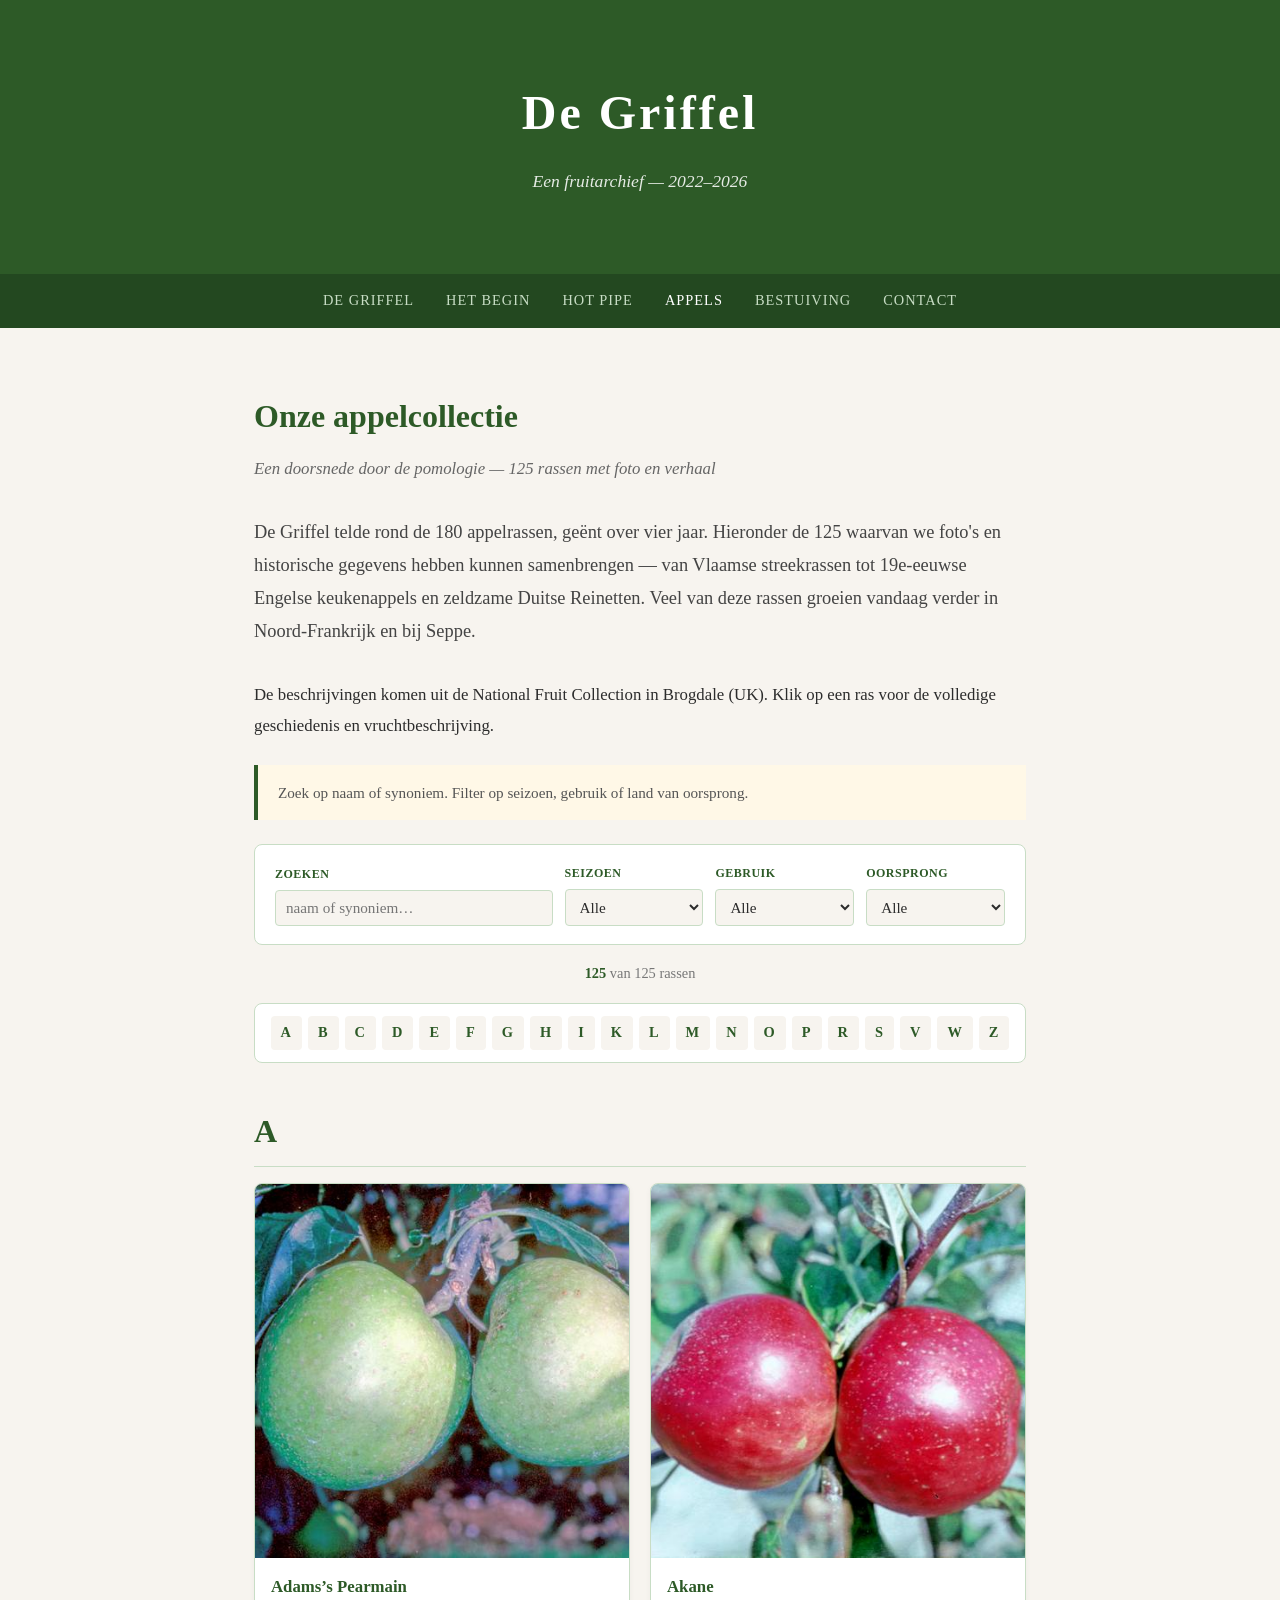
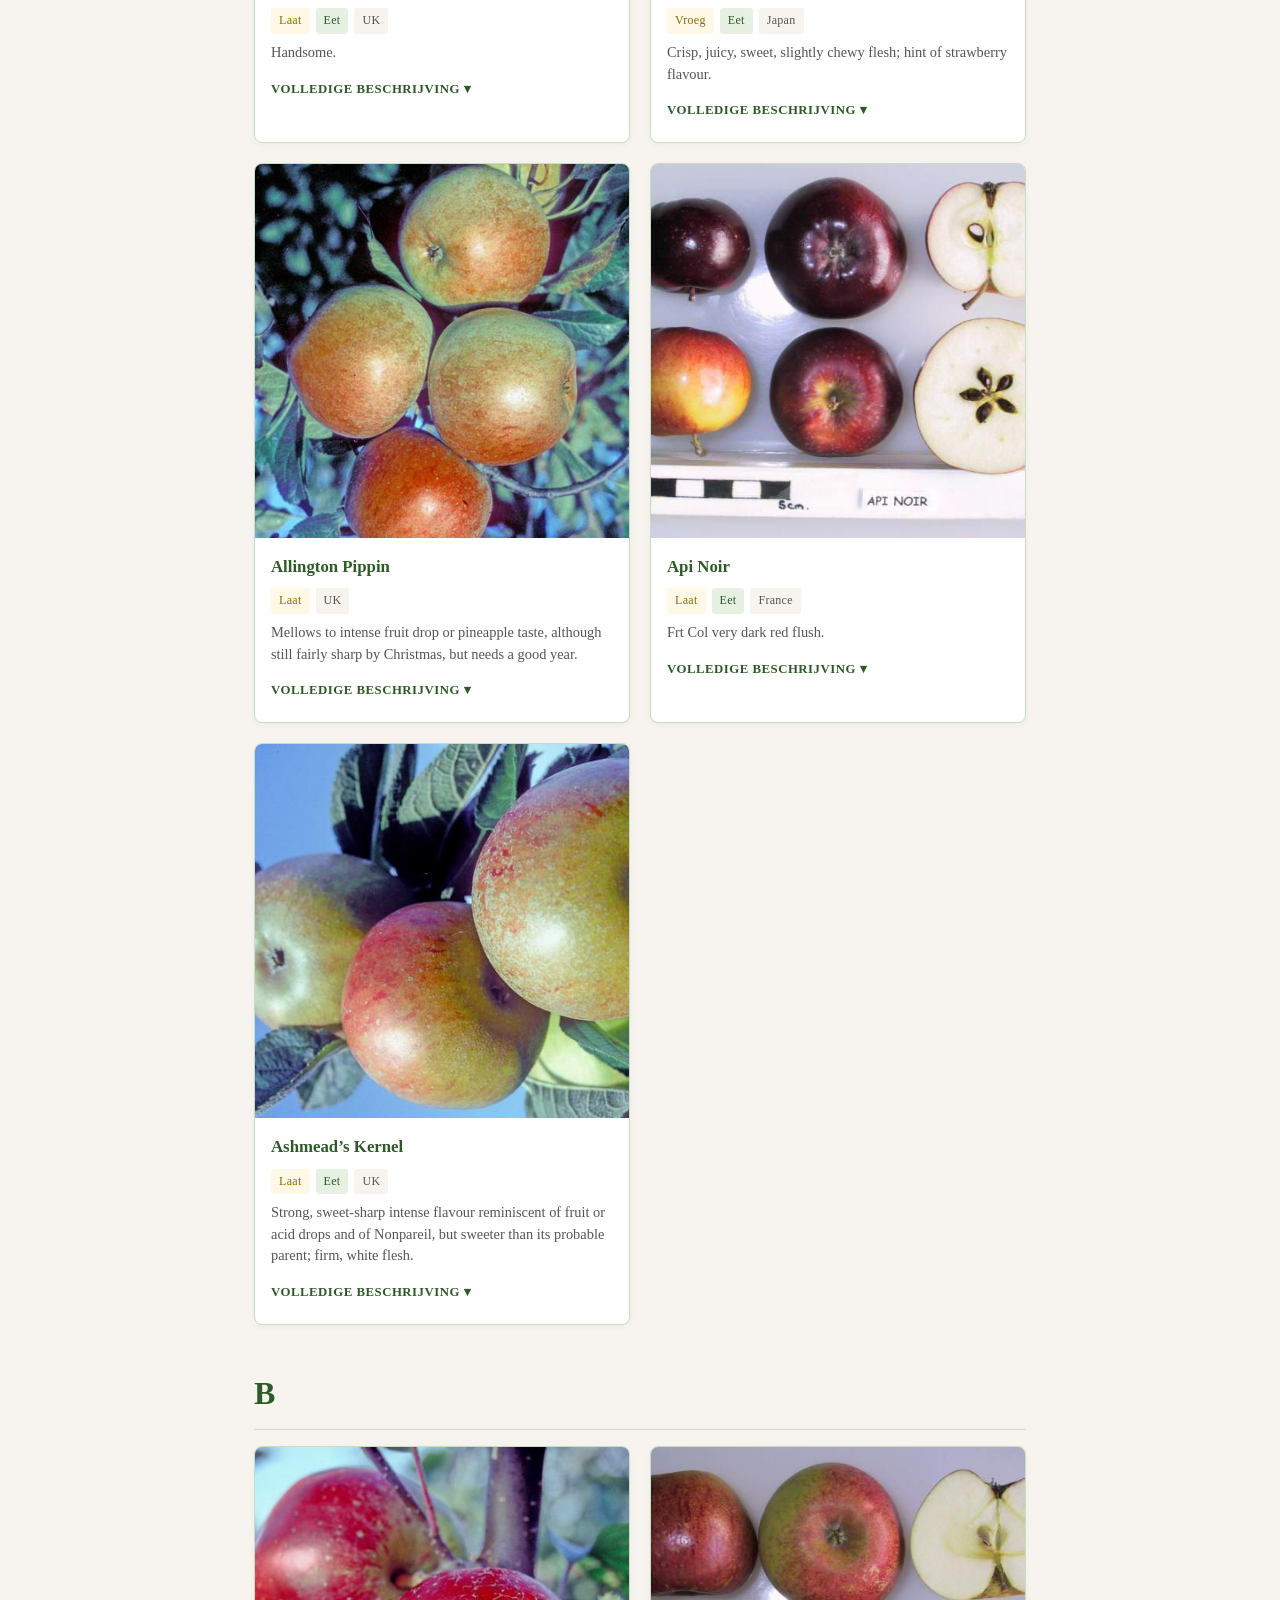
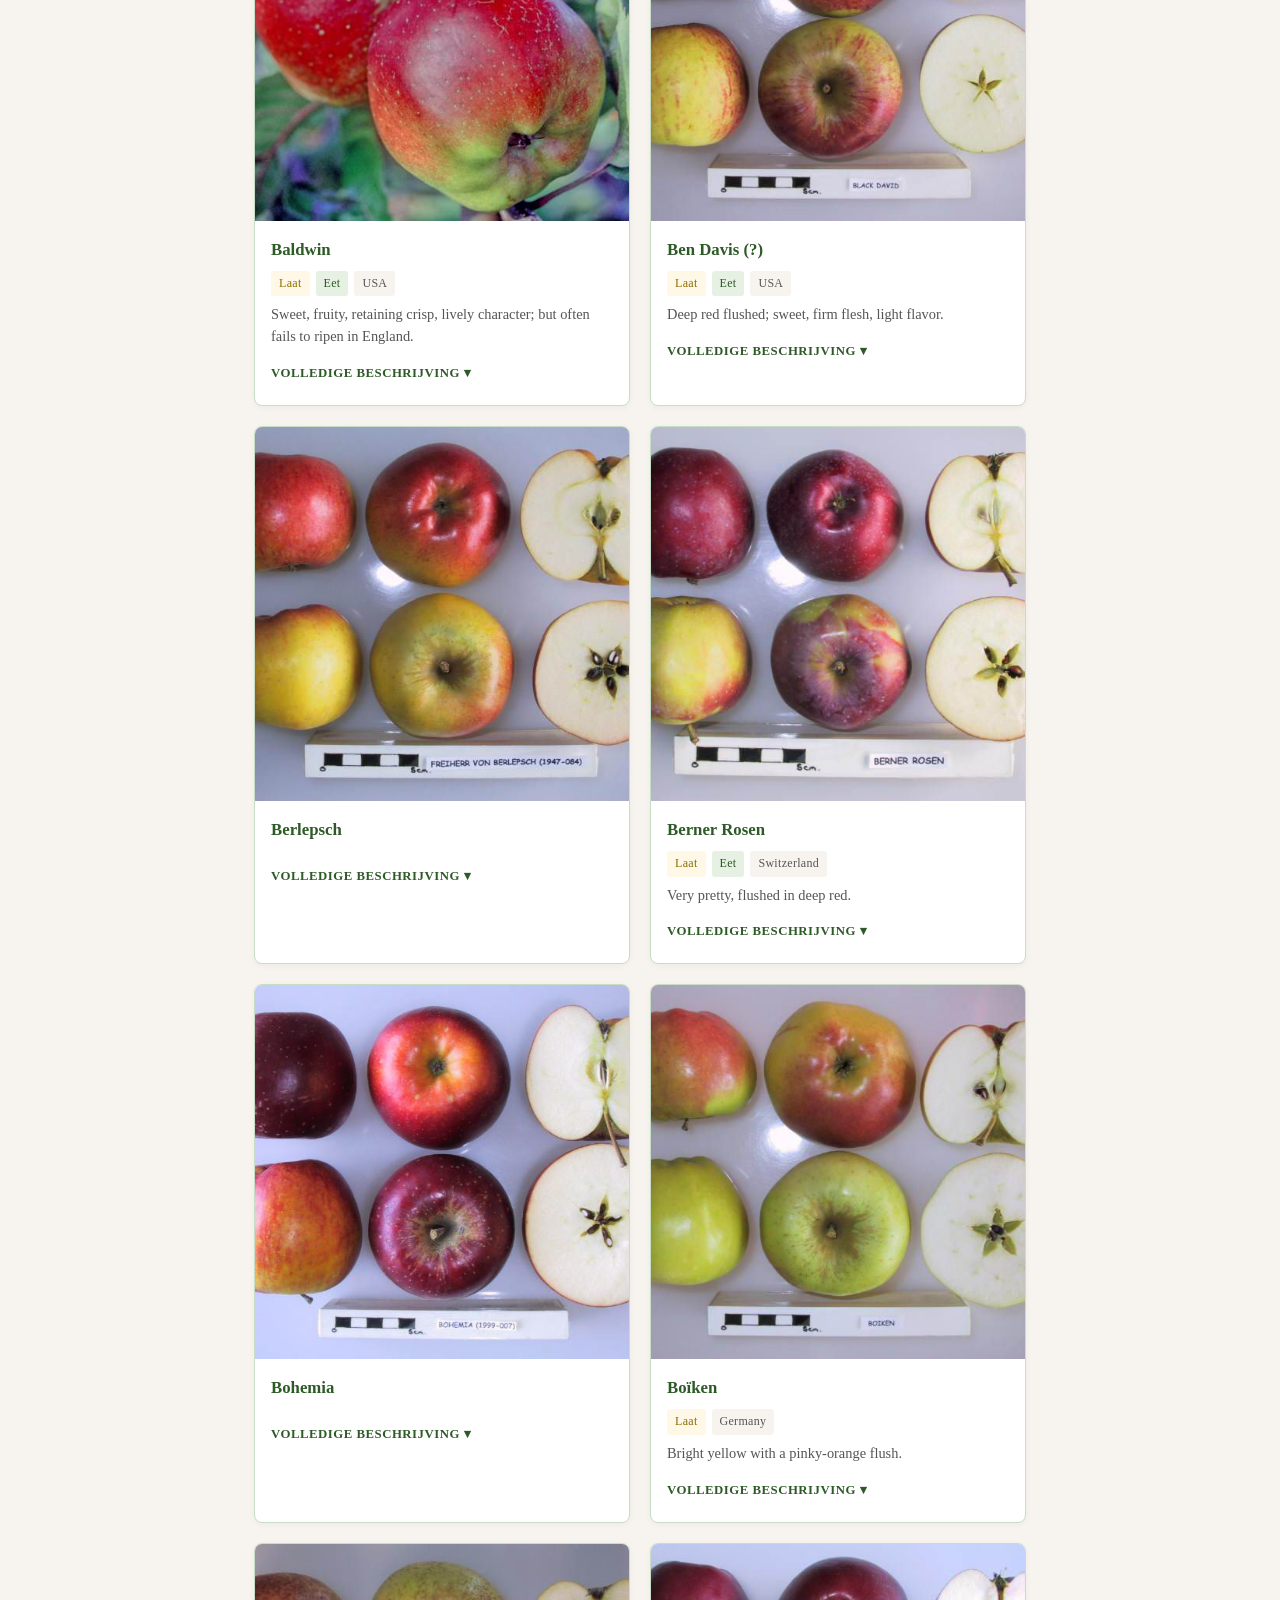
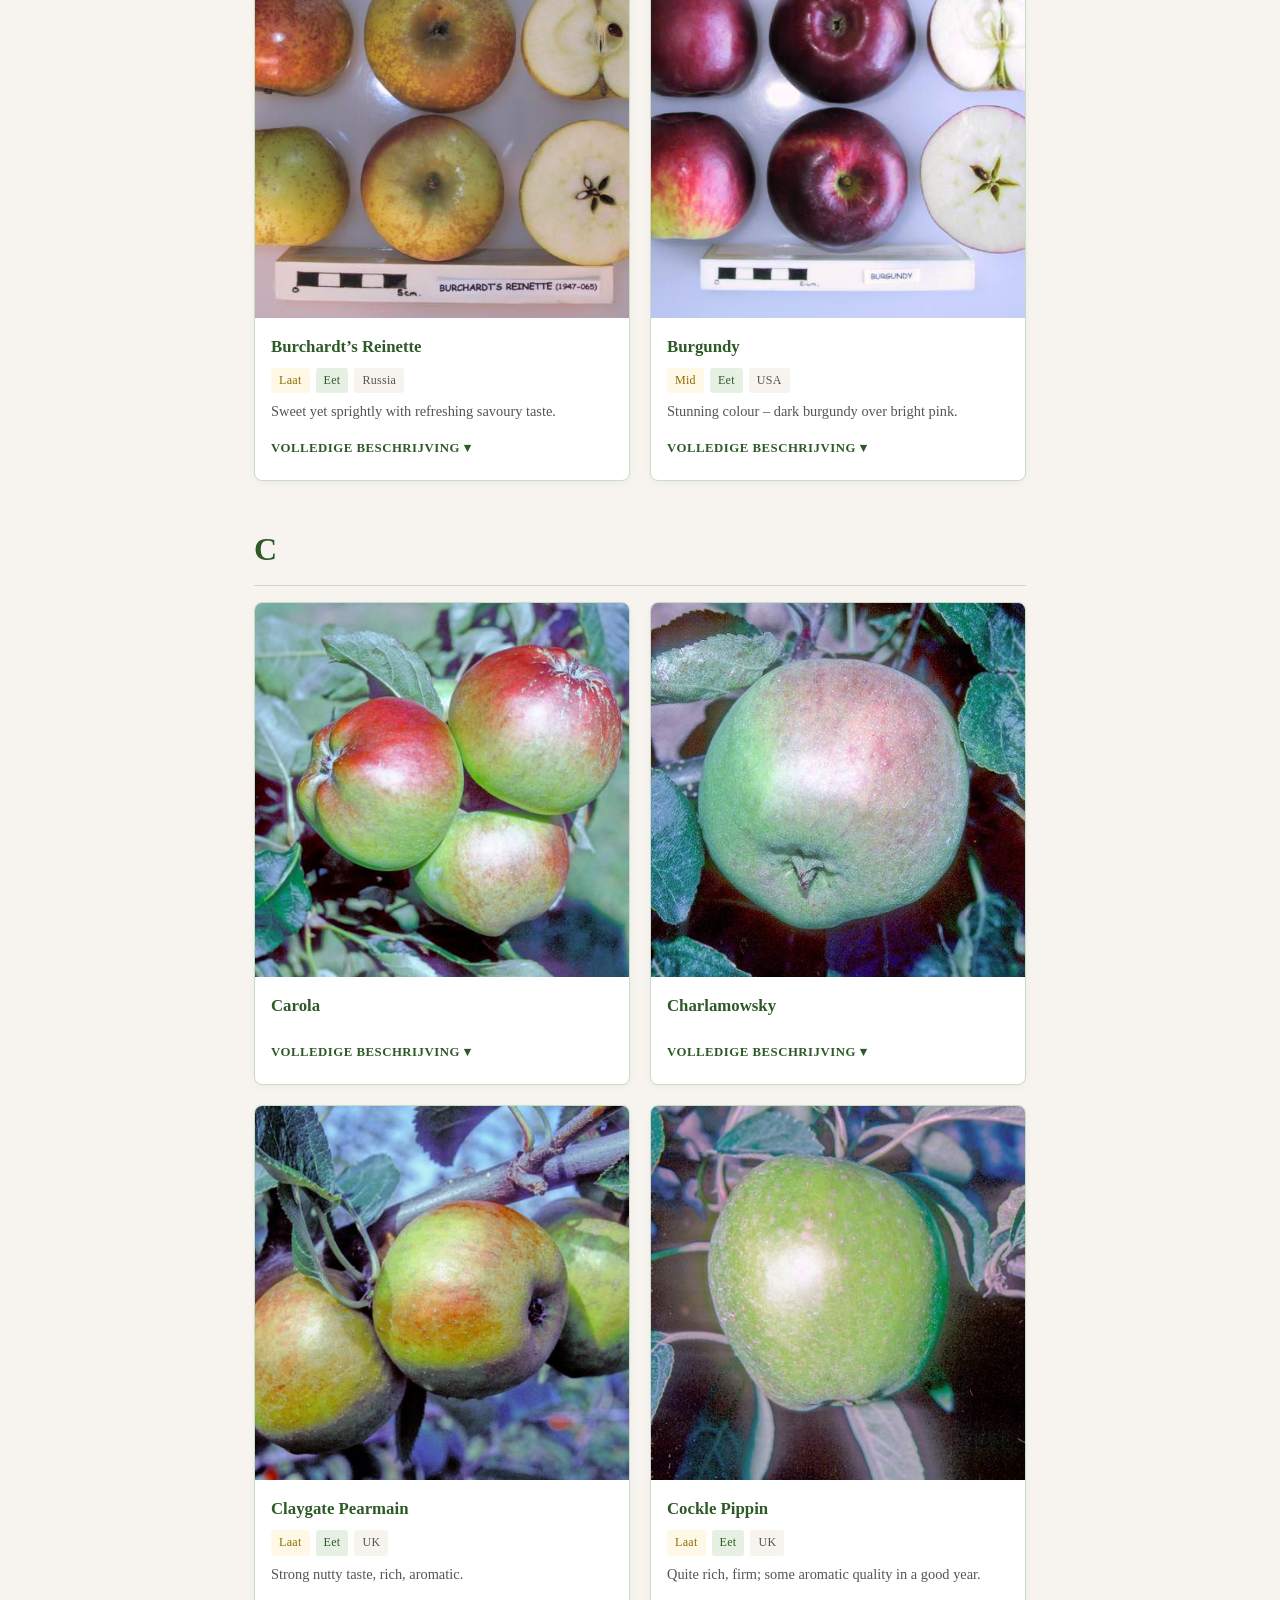
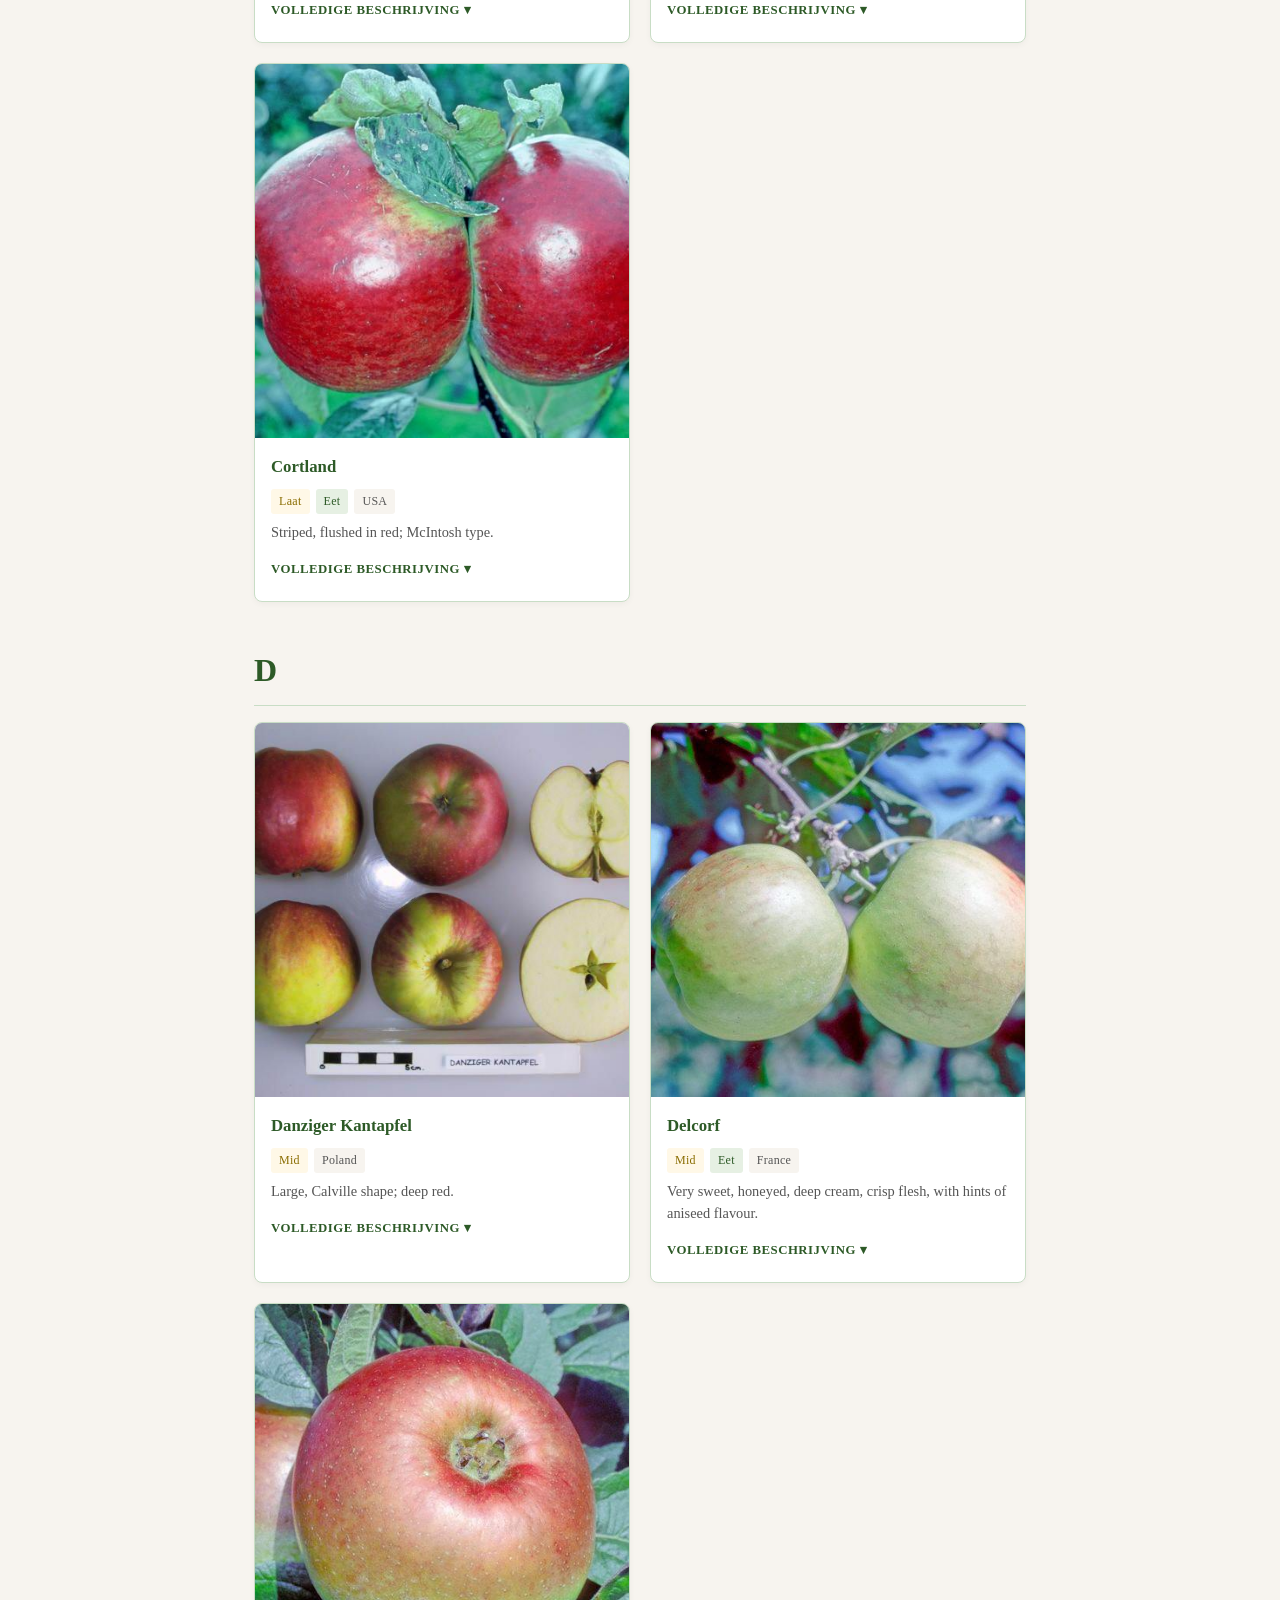
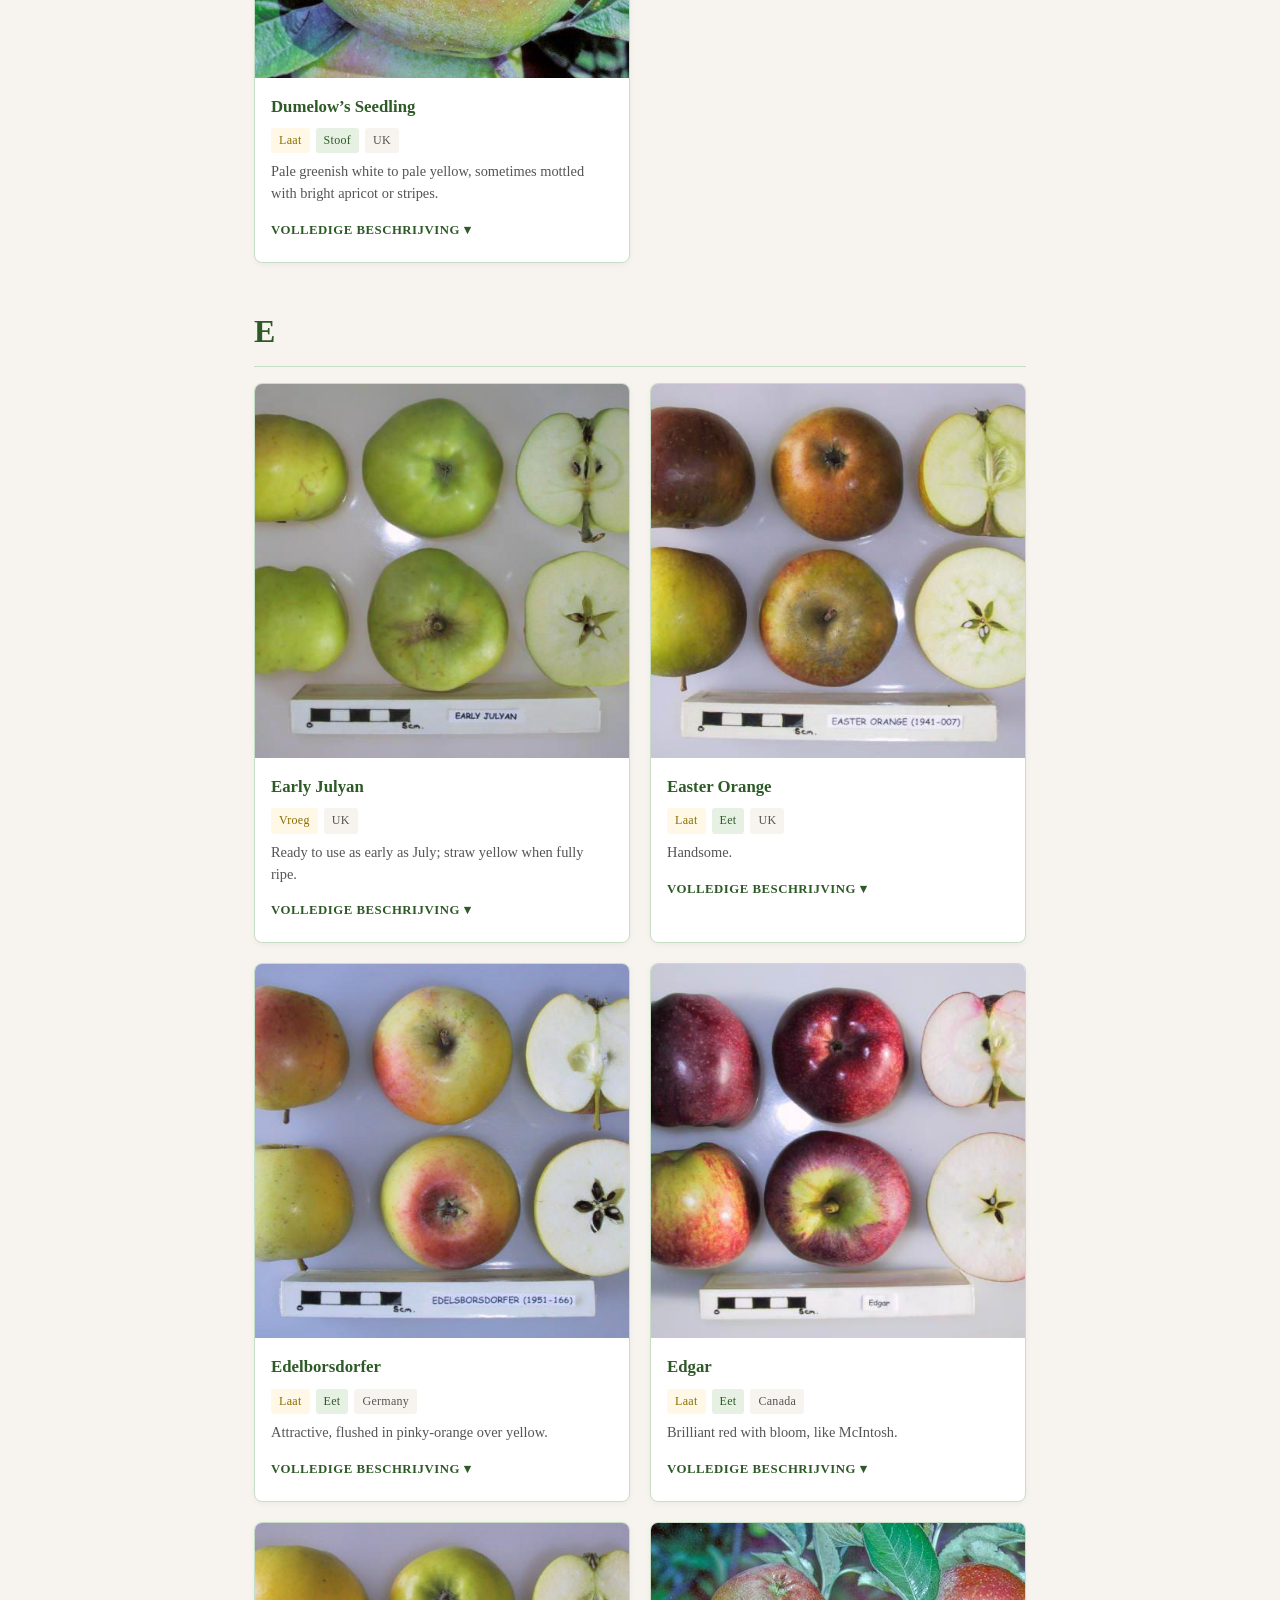
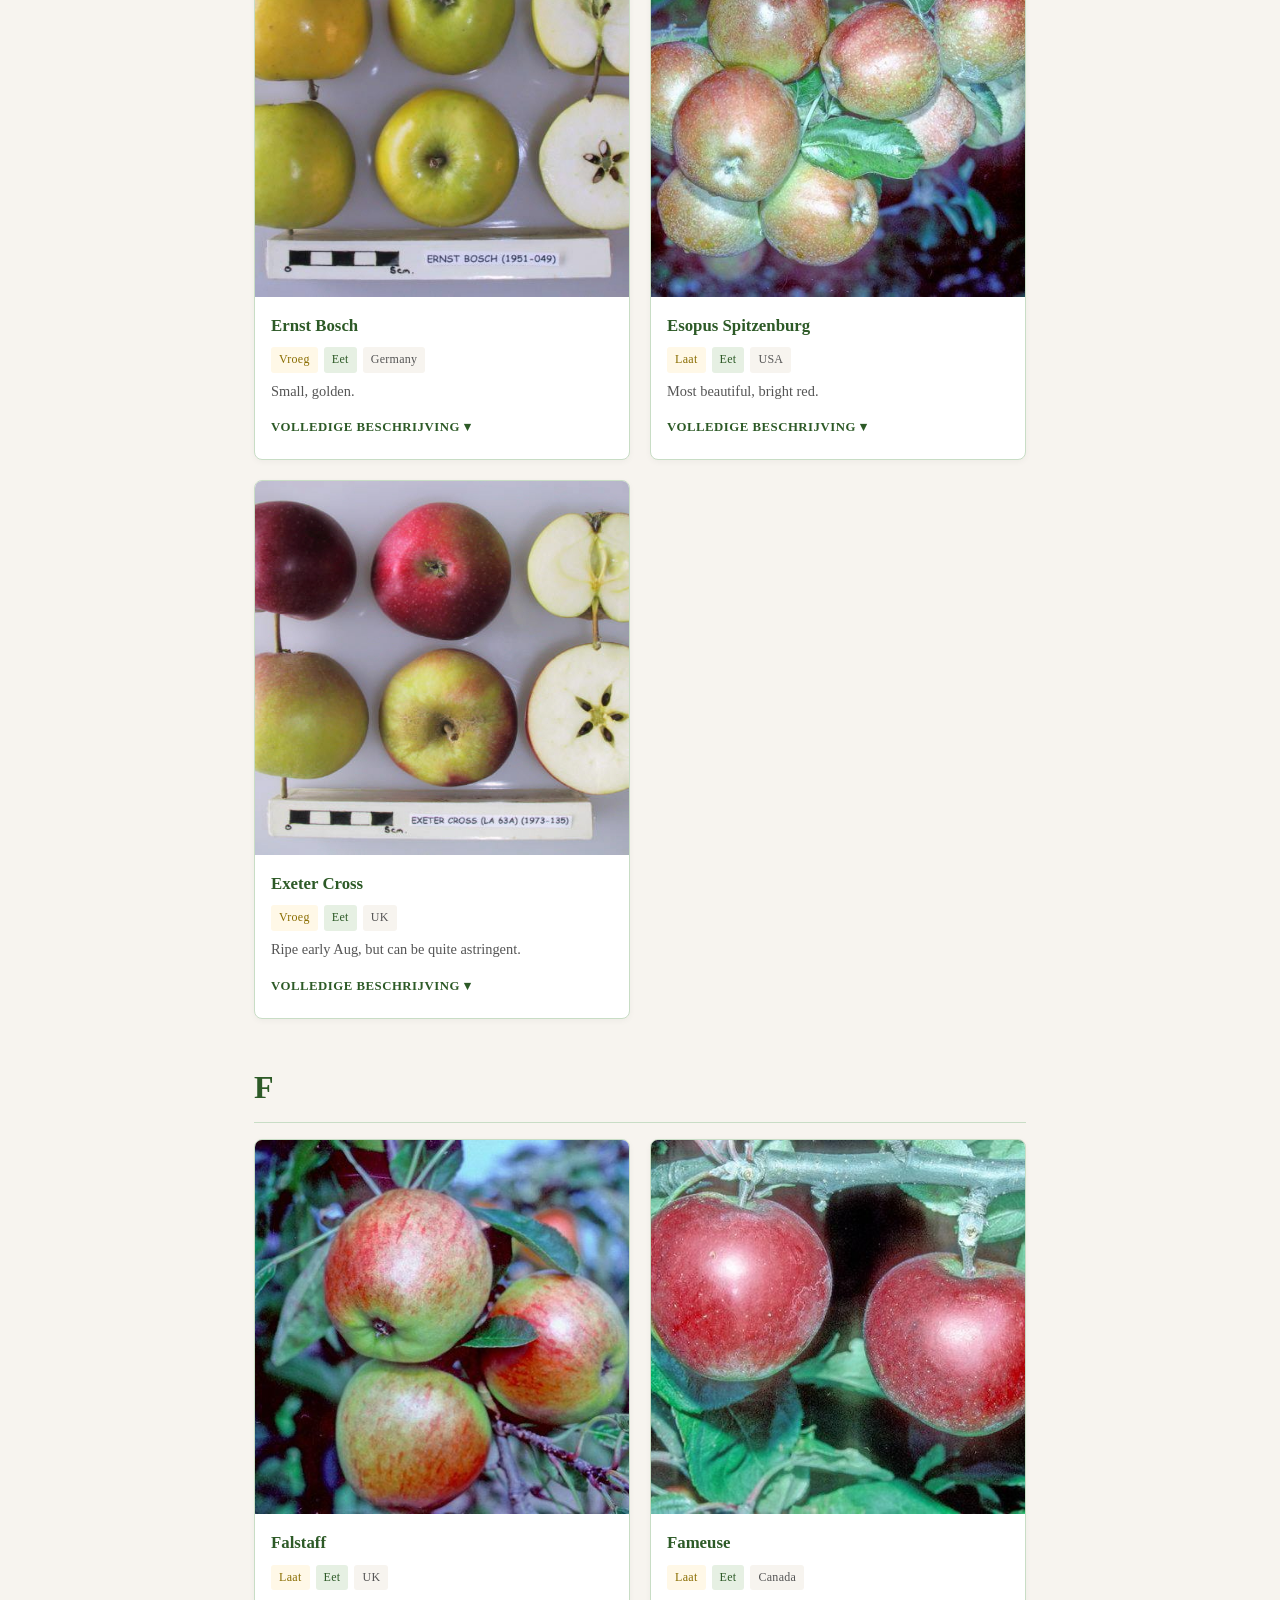
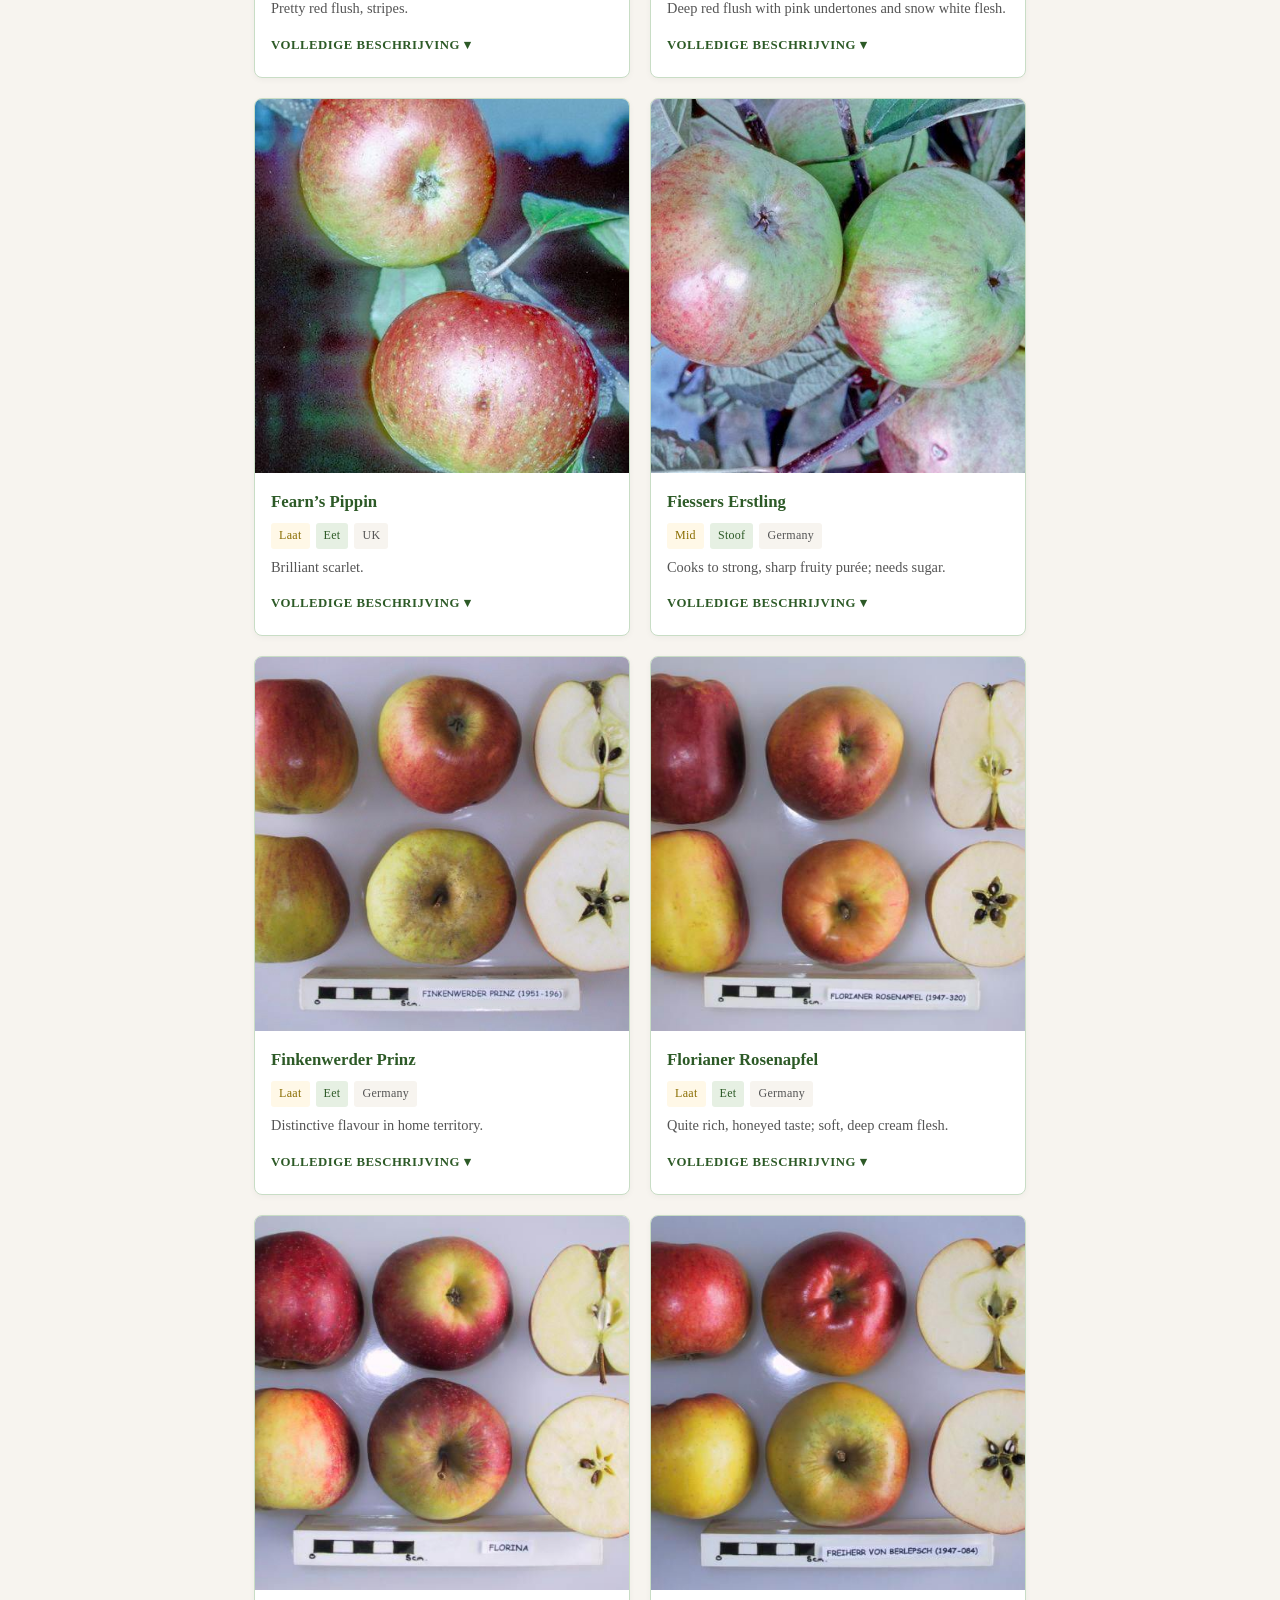
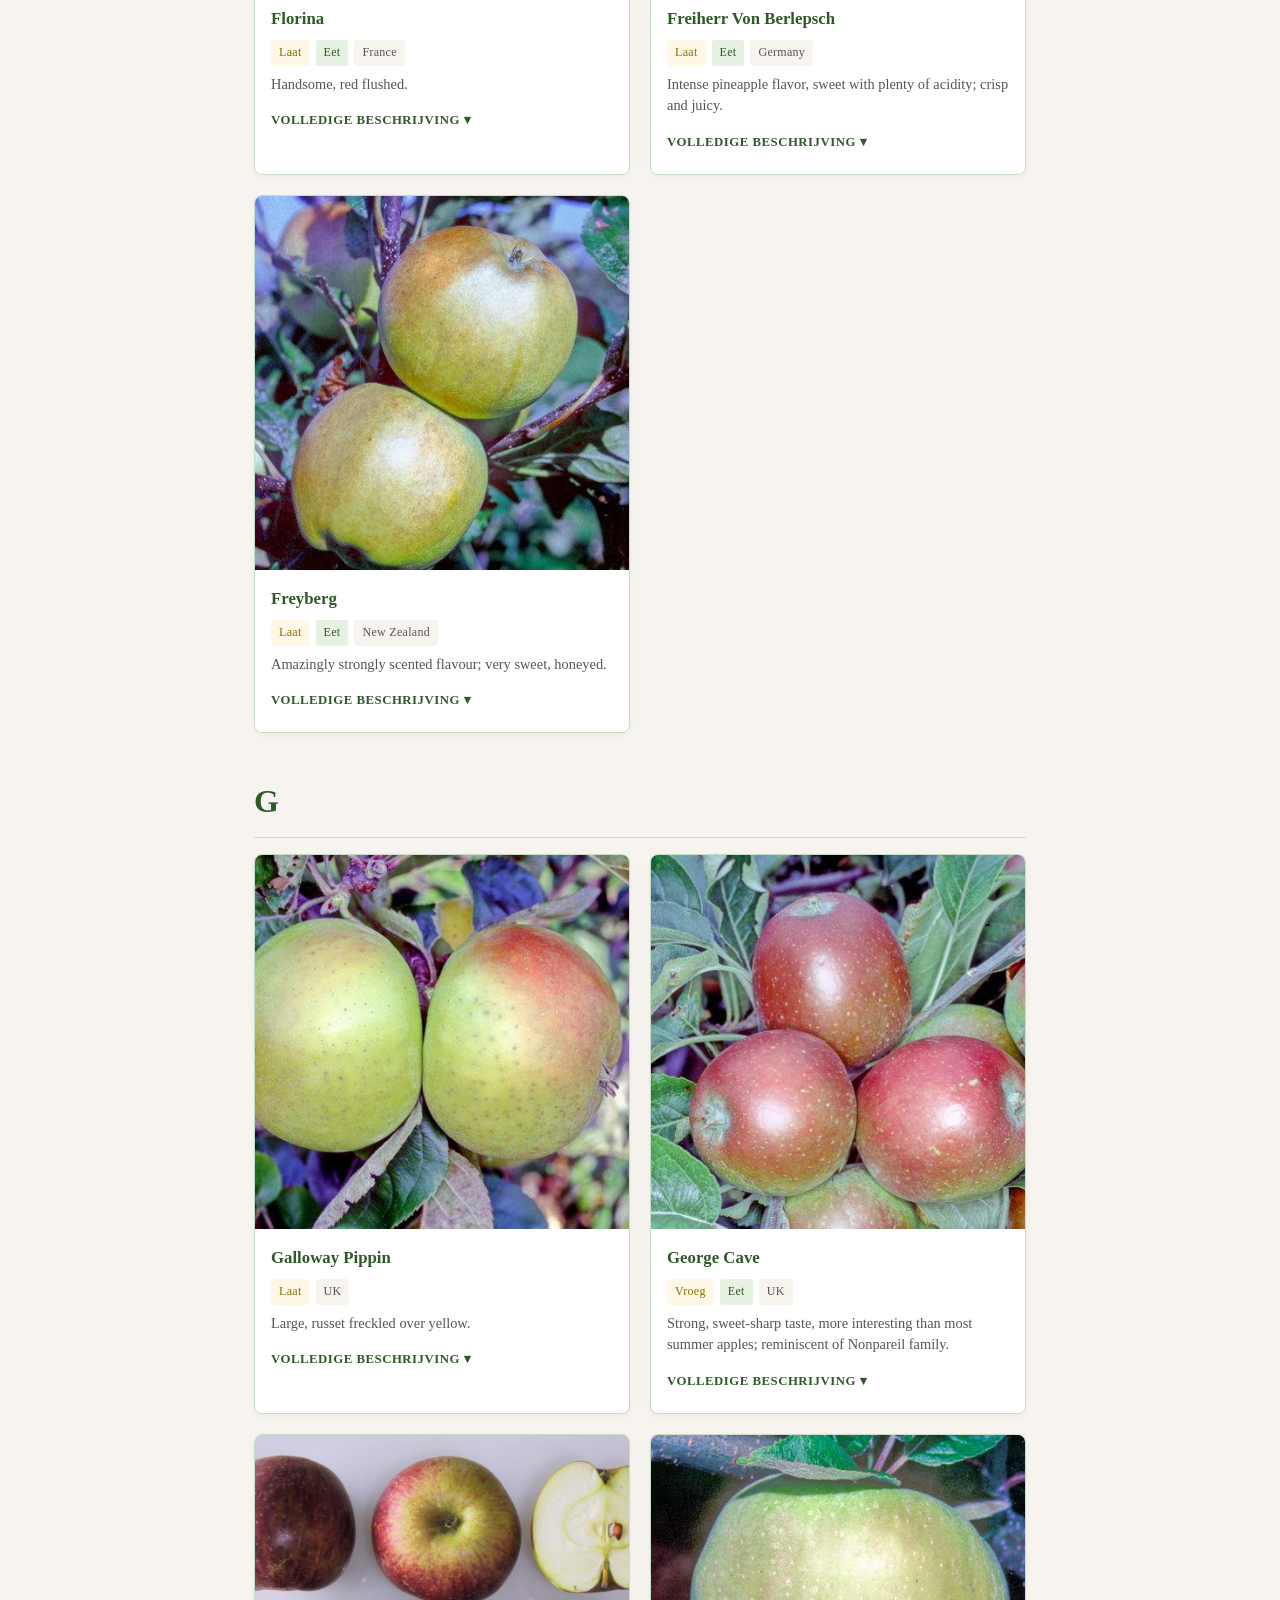
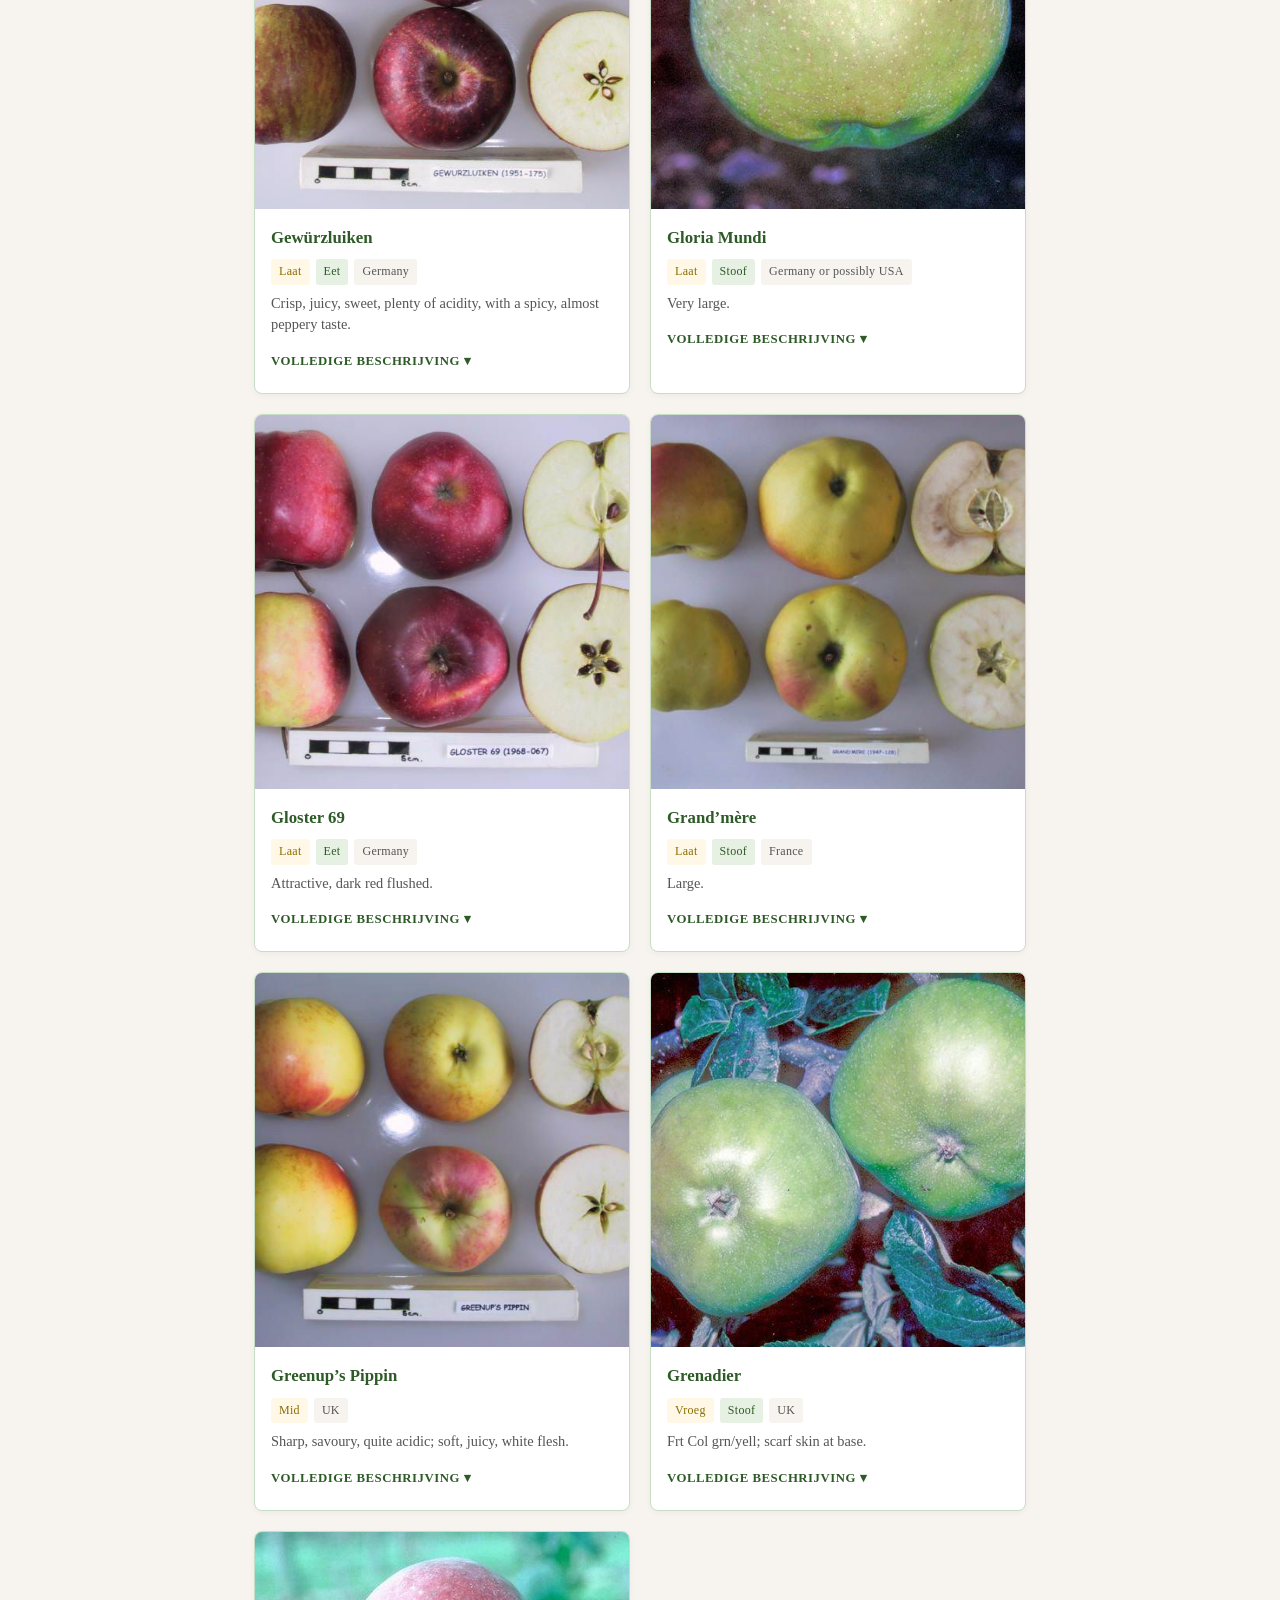
==== commit ed18c825: "Add Bestuiving link to appels nav Co-Authored-By: Claude Opus 4.7 (1M context) <noreply@anthropic.co" ====
--- a/appels.html
+++ b/appels.html
@@ -176,6 +176,7 @@
   <a href="het-begin.html">Het begin</a>
   <a href="hot-pipe.html">Hot pipe</a>
   <a href="appels.html" class="active">Appels</a>
+  <a href="bestuiving.html">Bestuiving</a>
   <a href="/#contact">Contact</a>
 </nav>
 
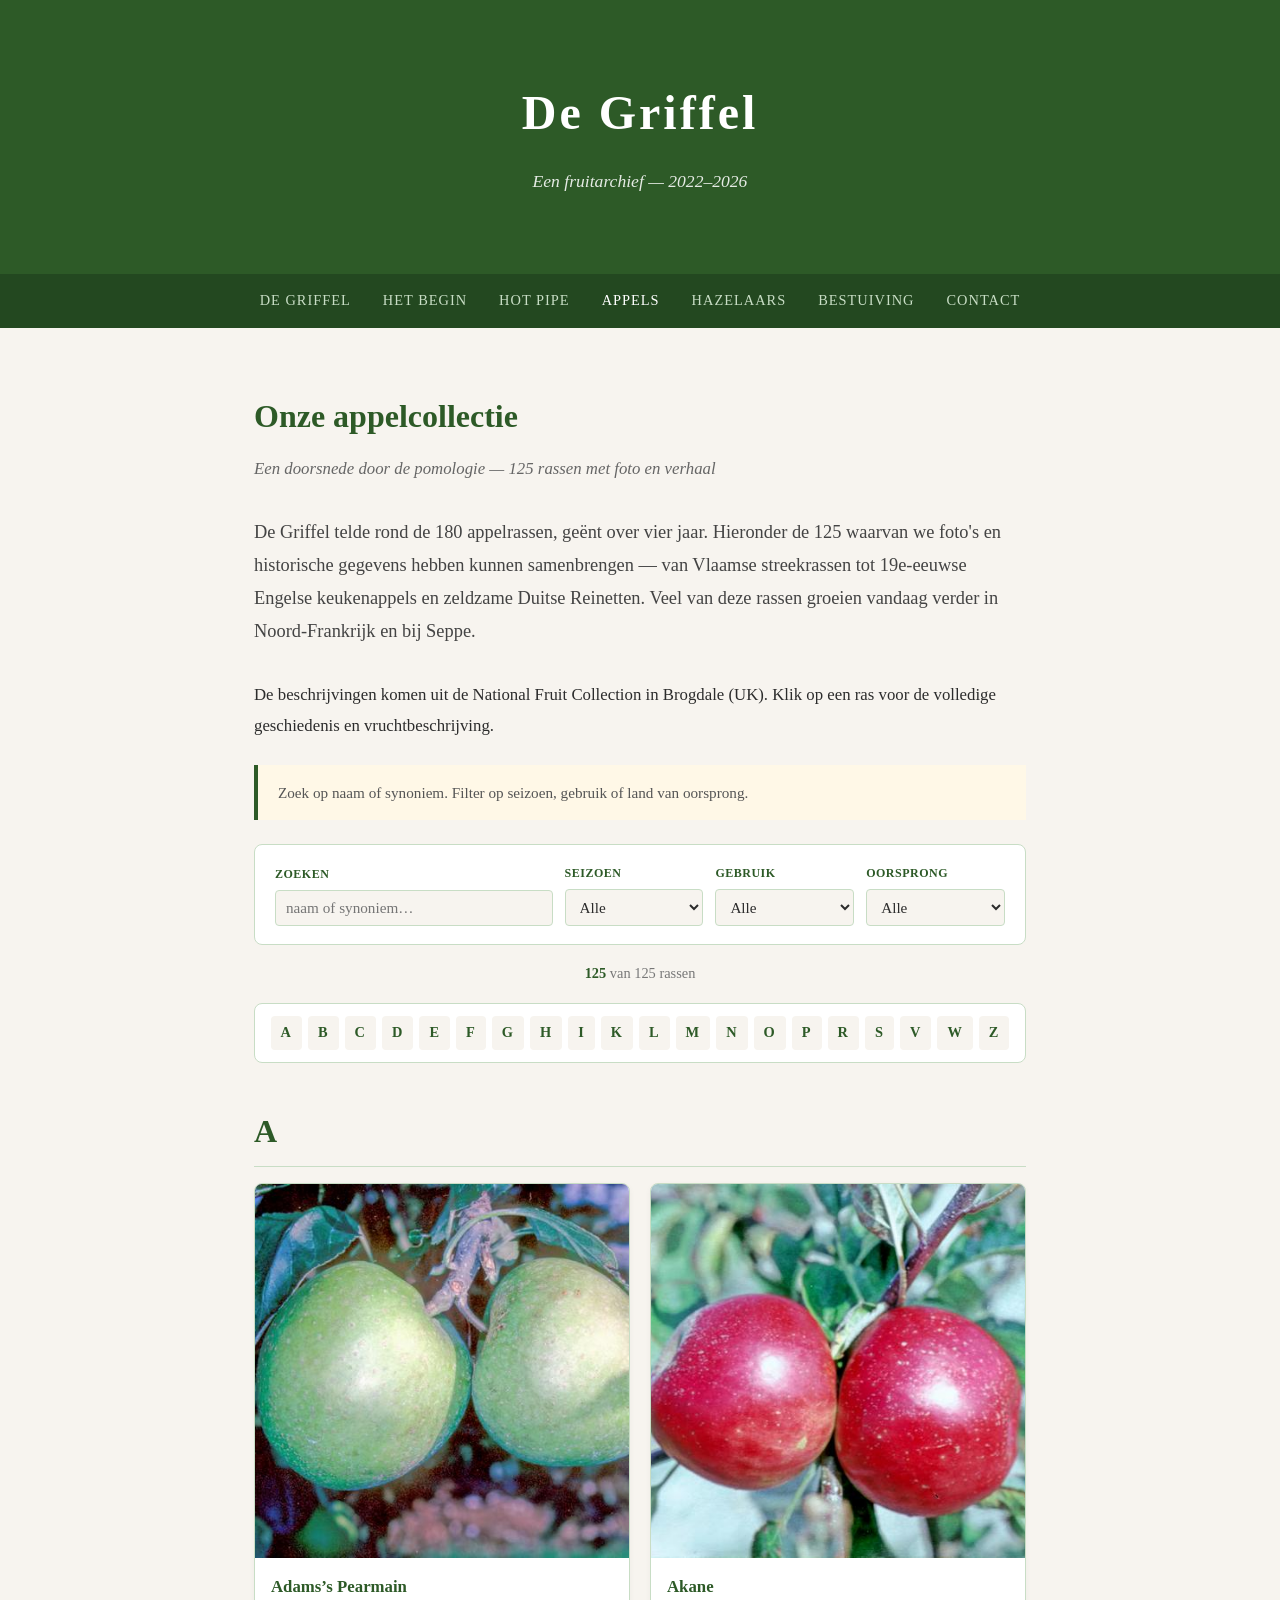
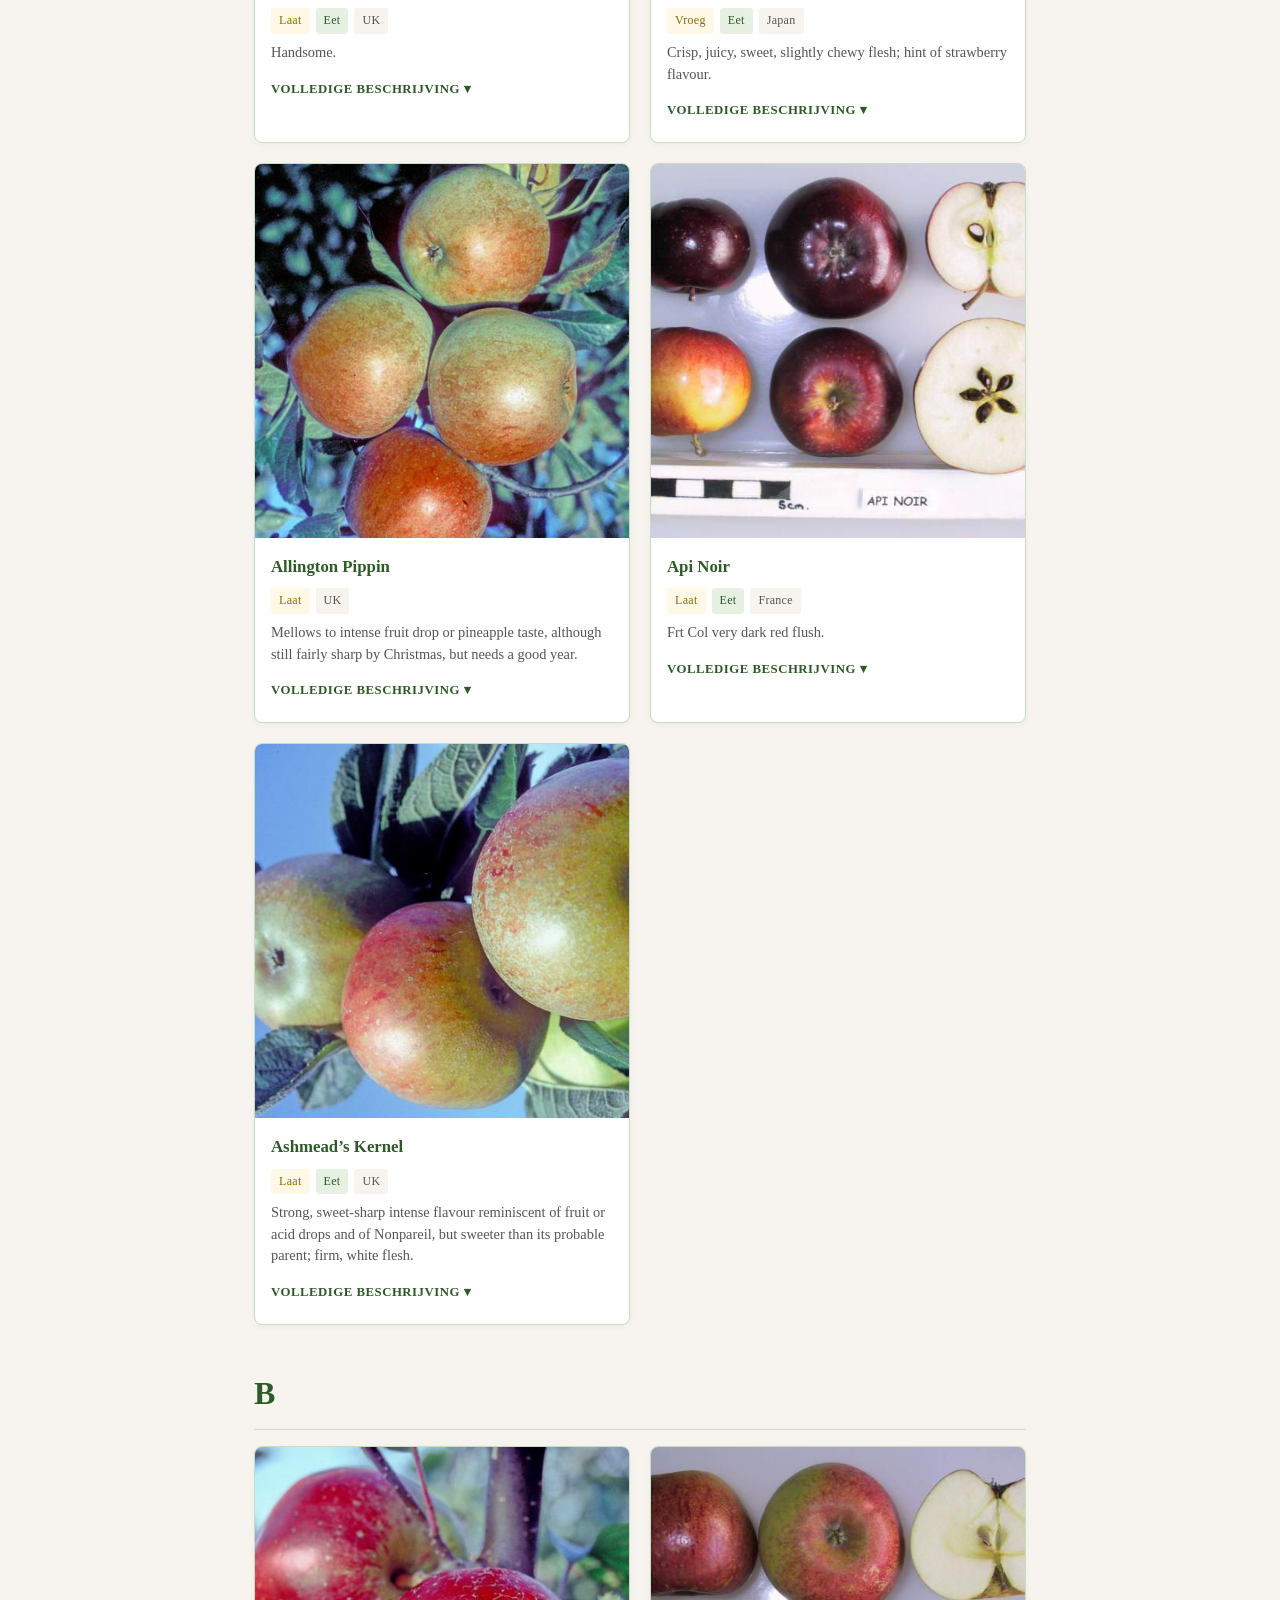
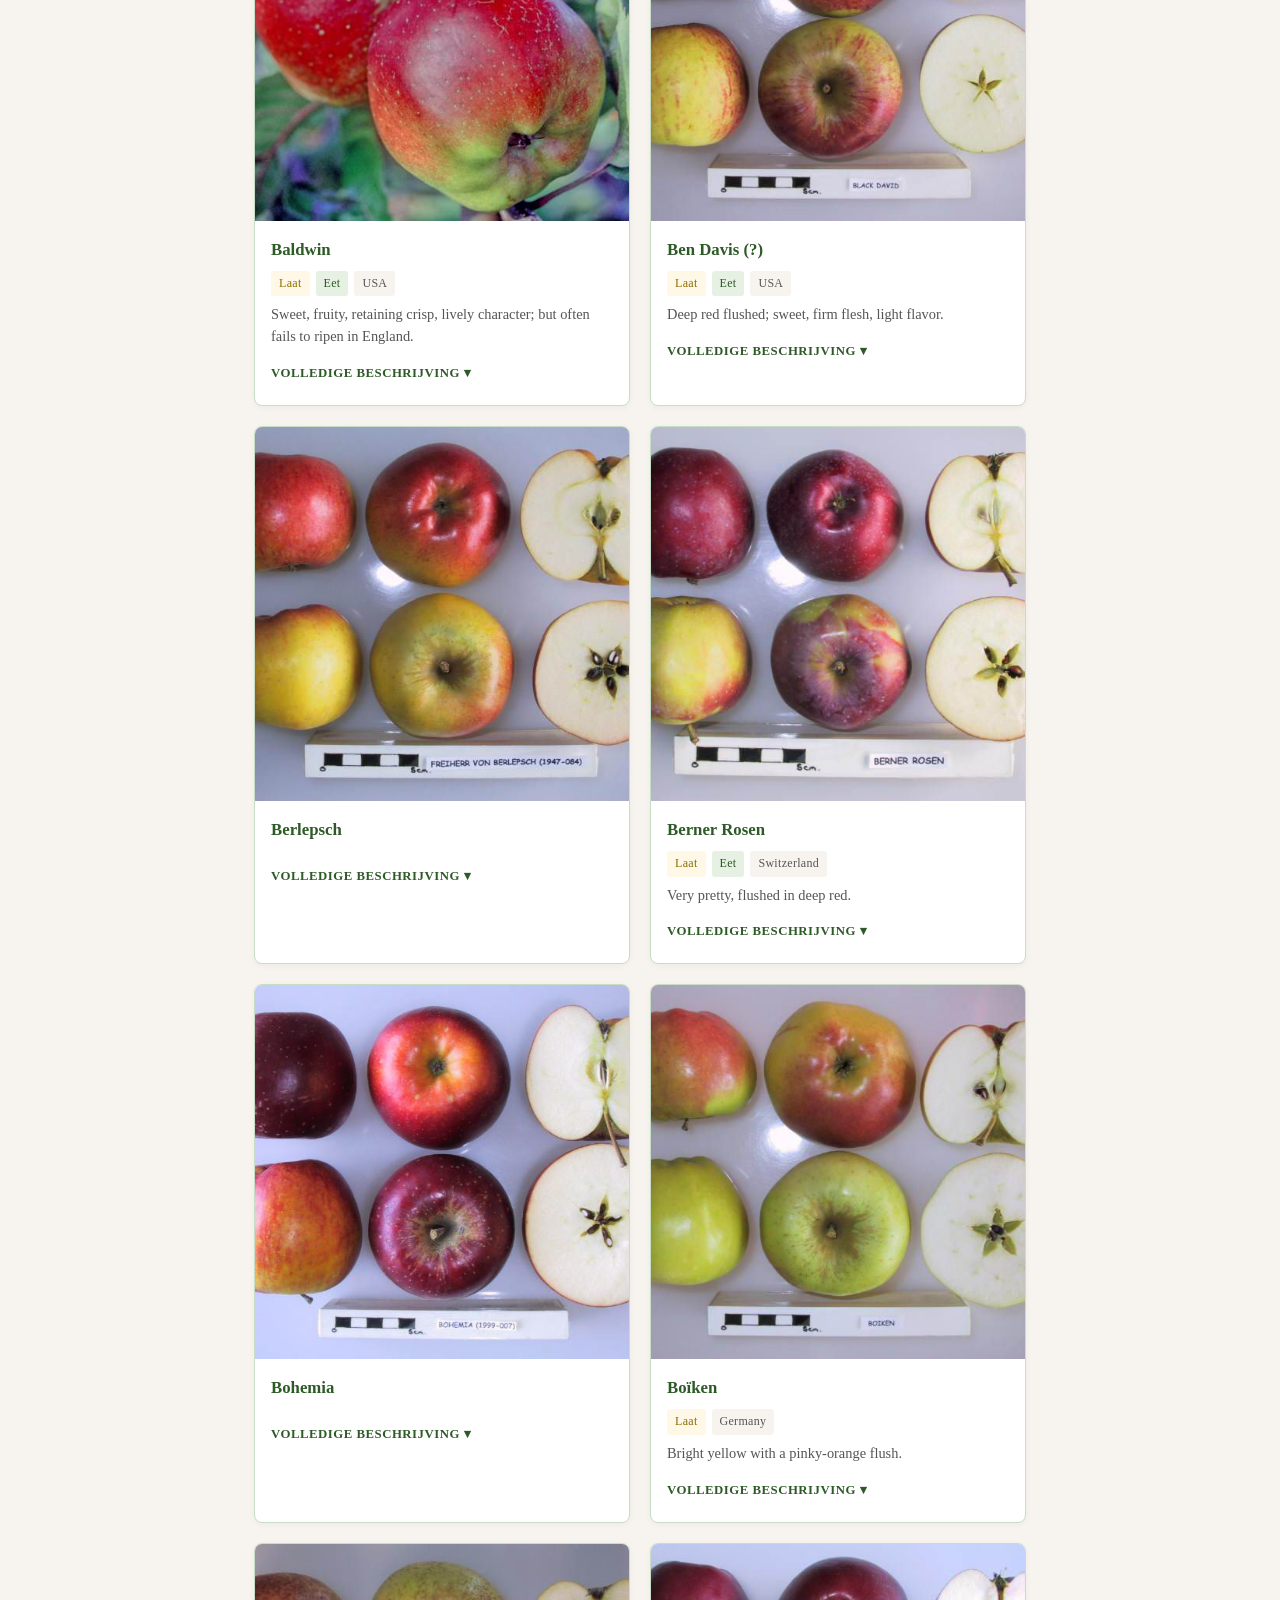
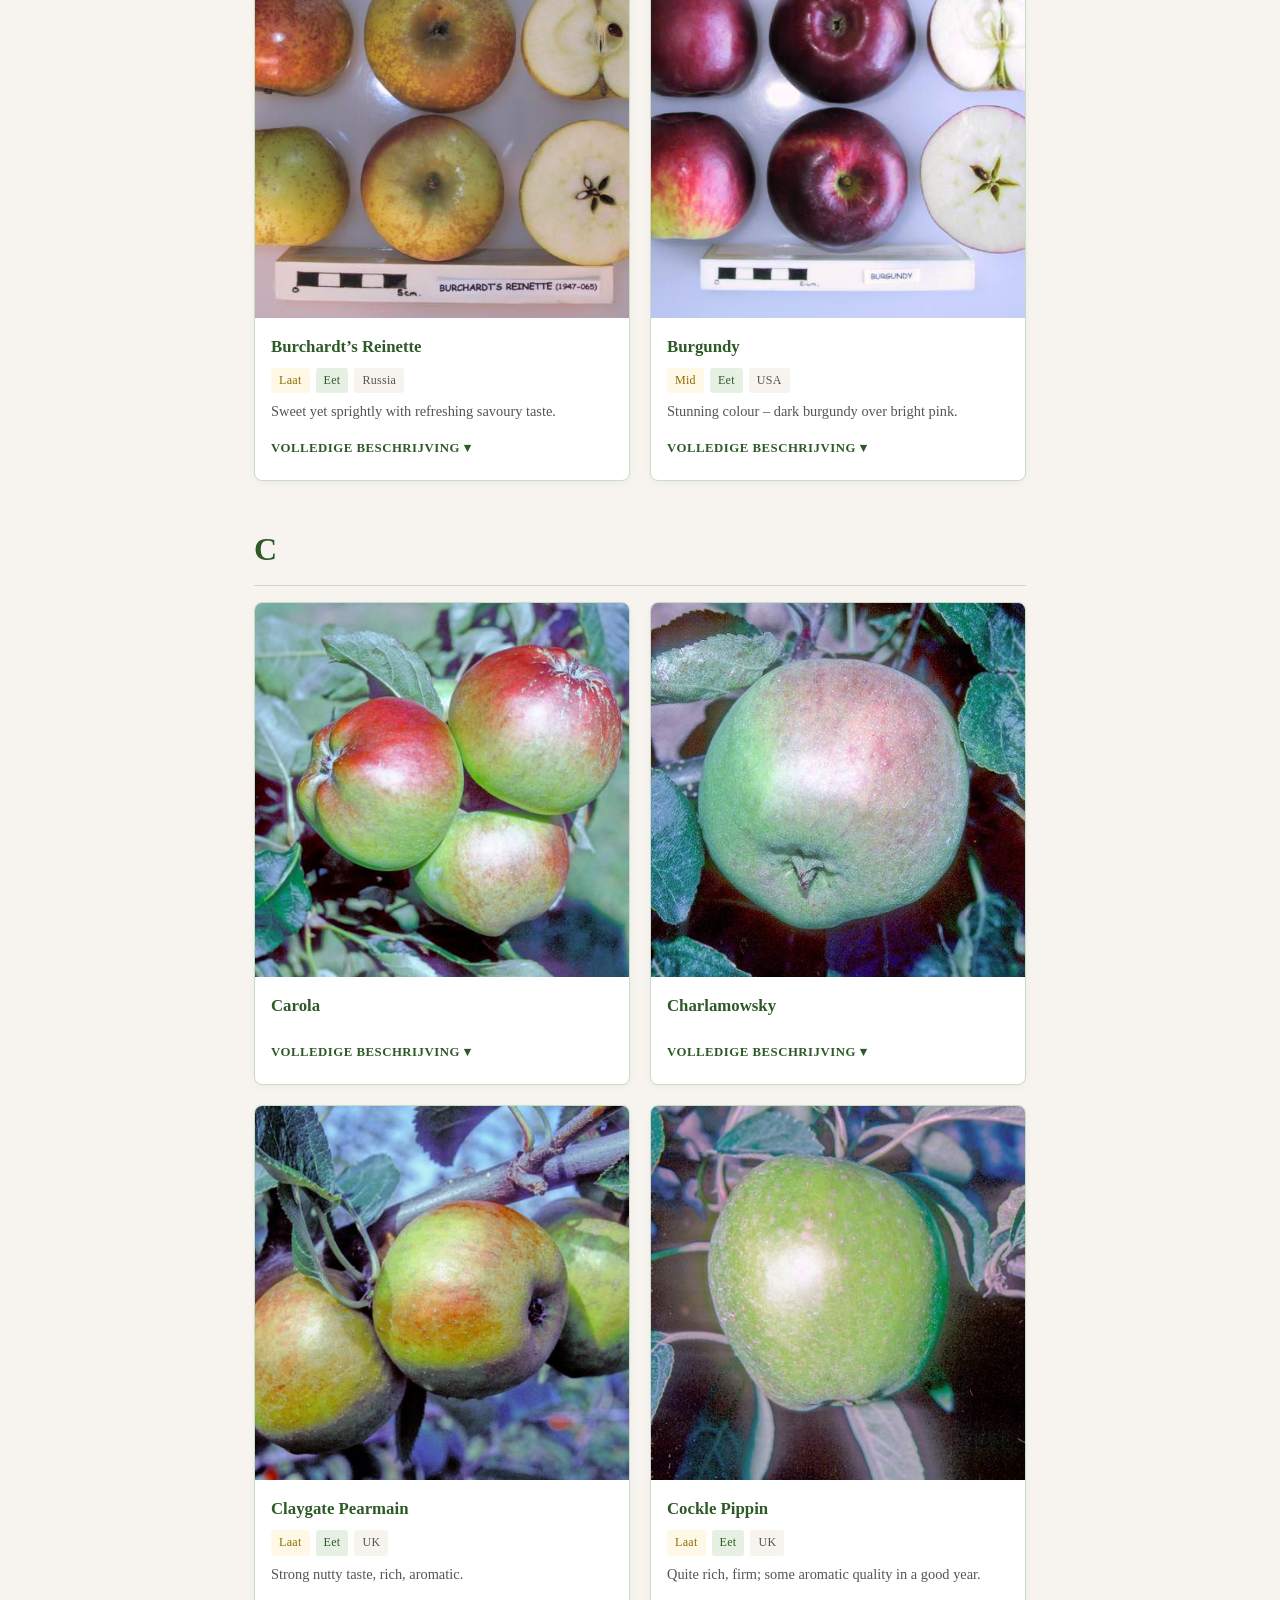
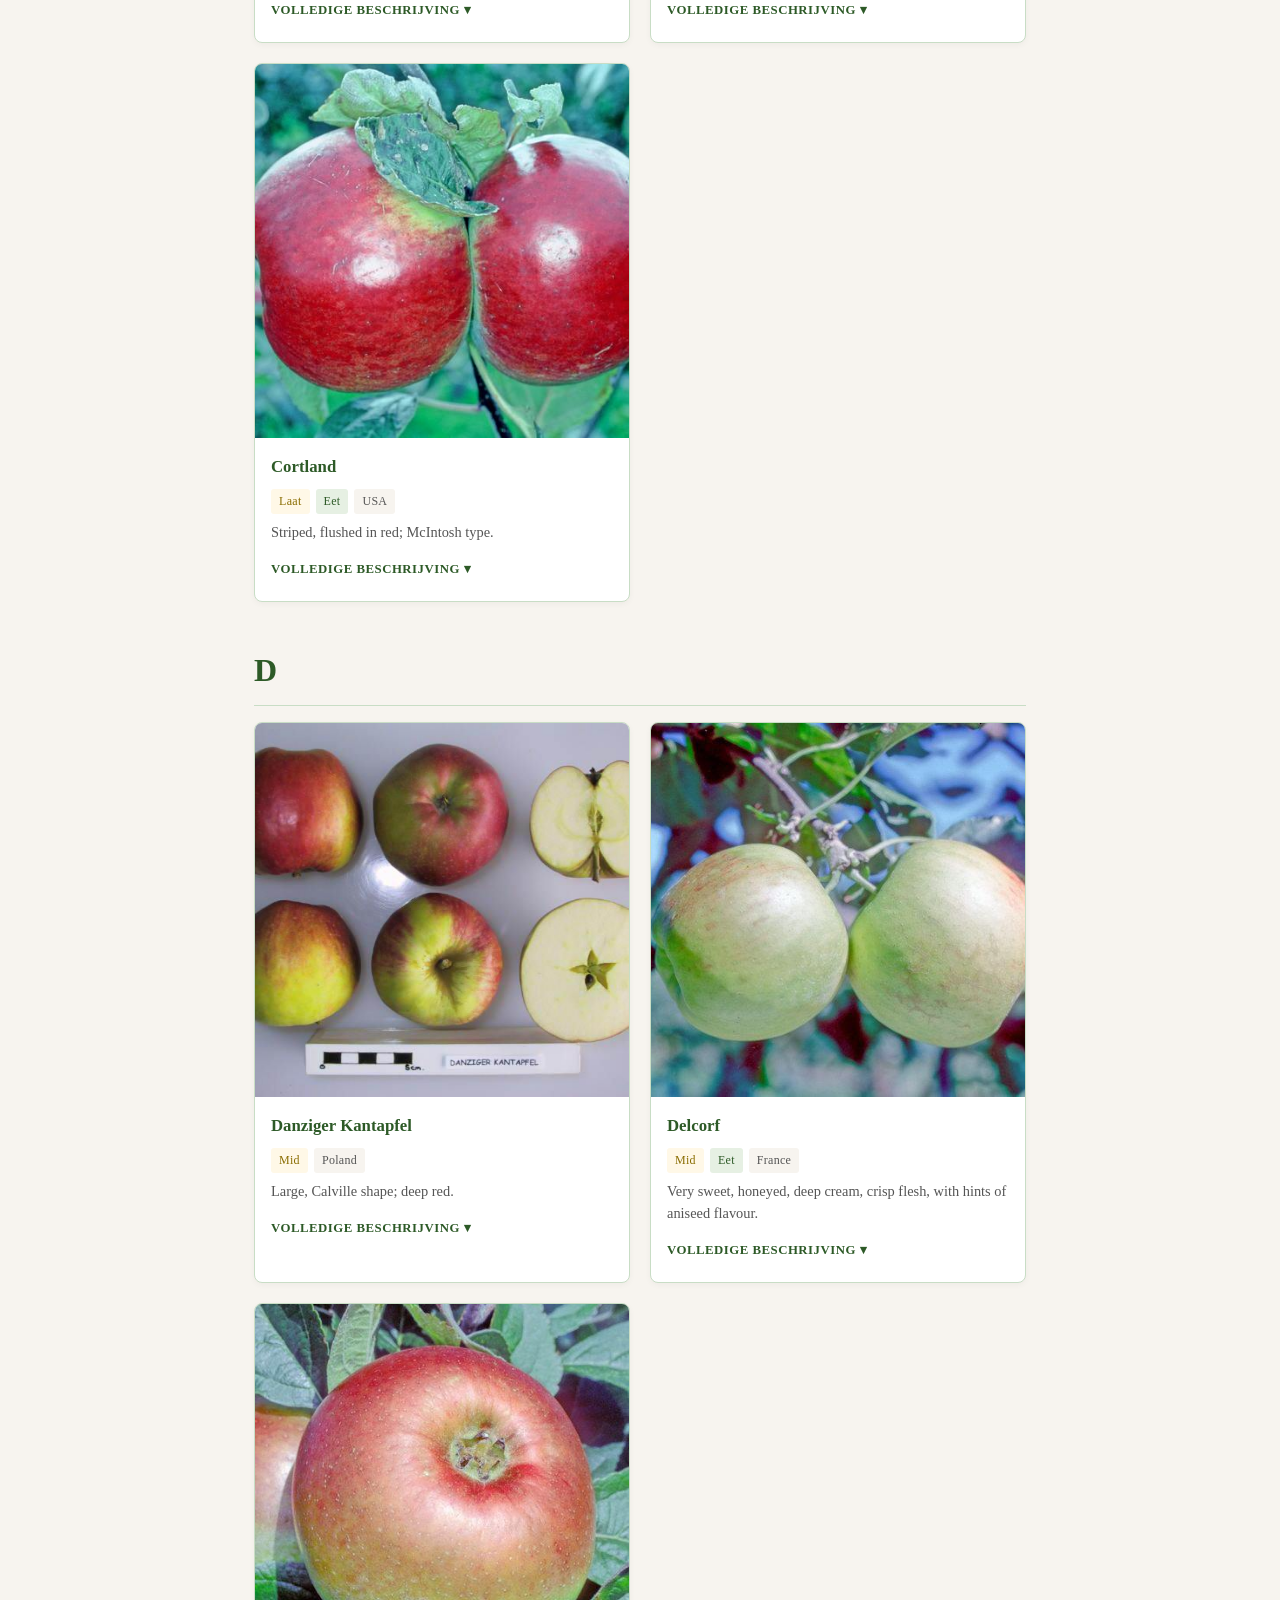
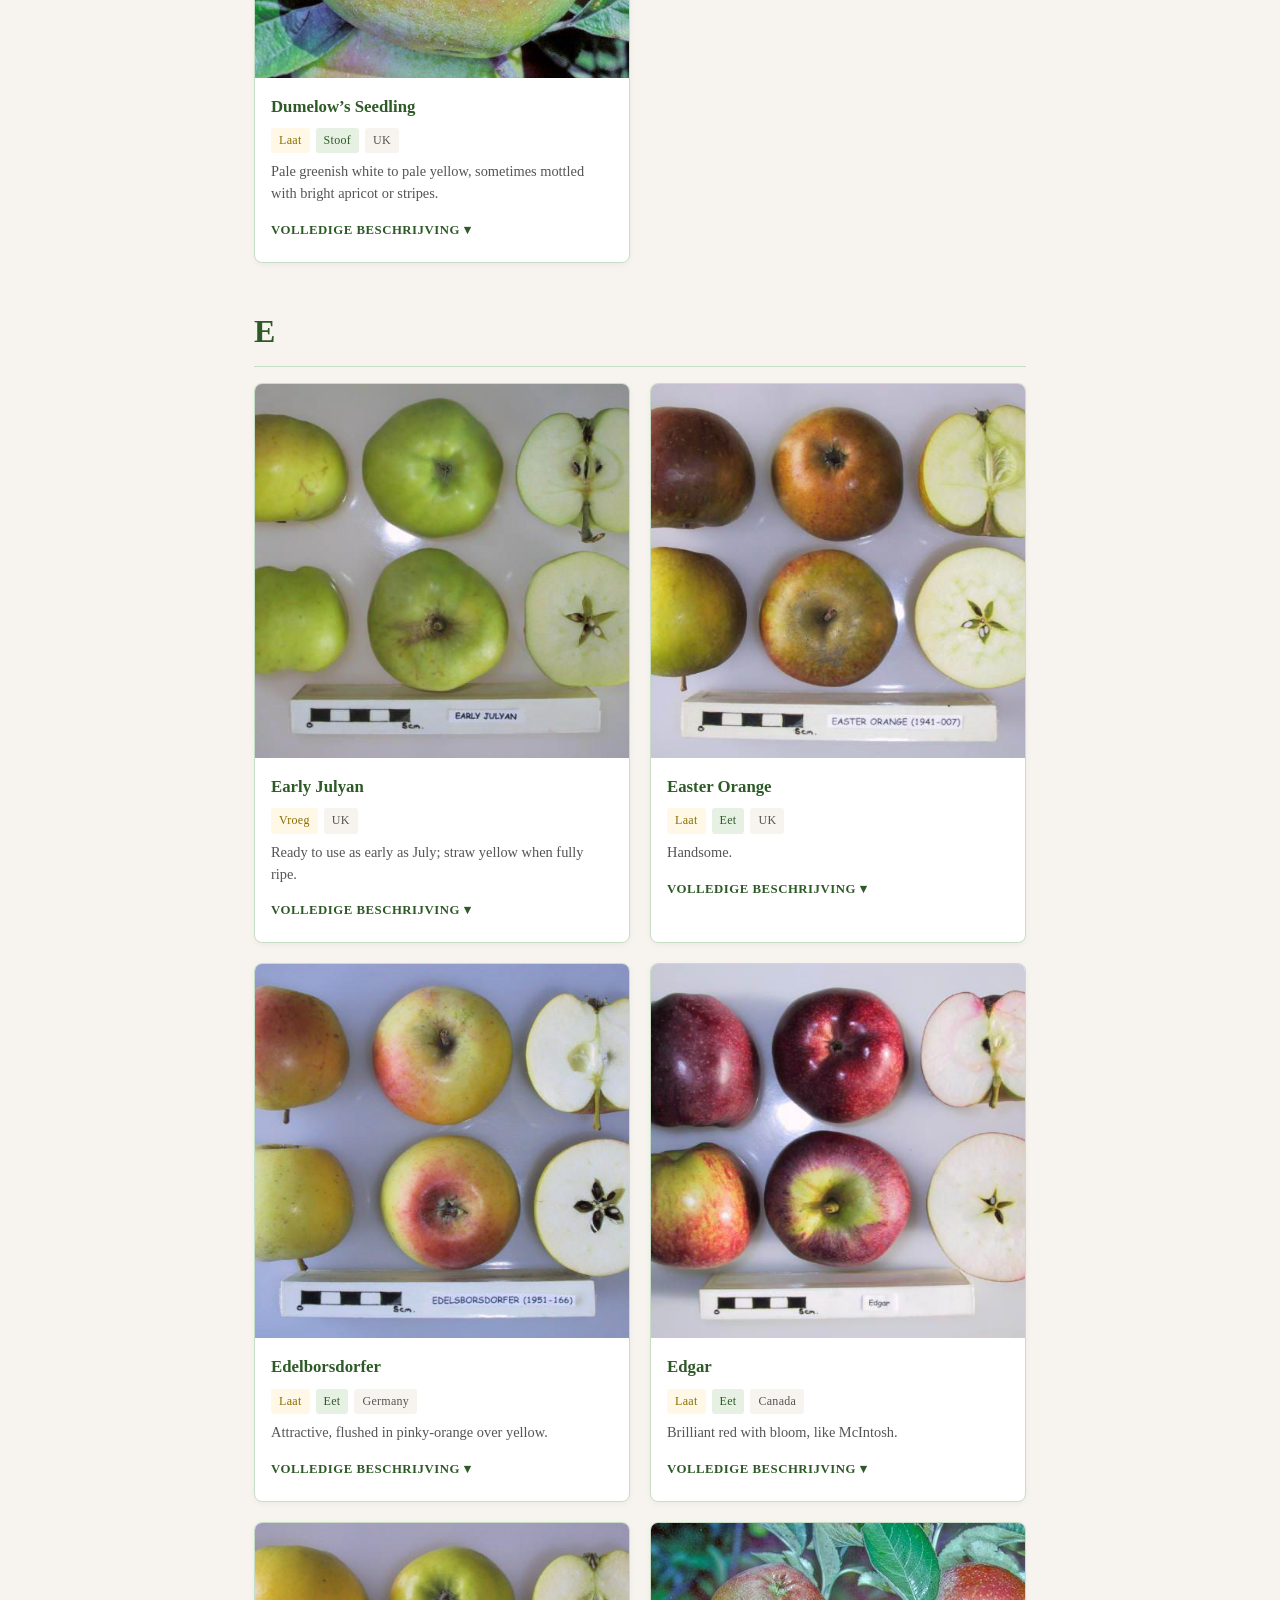
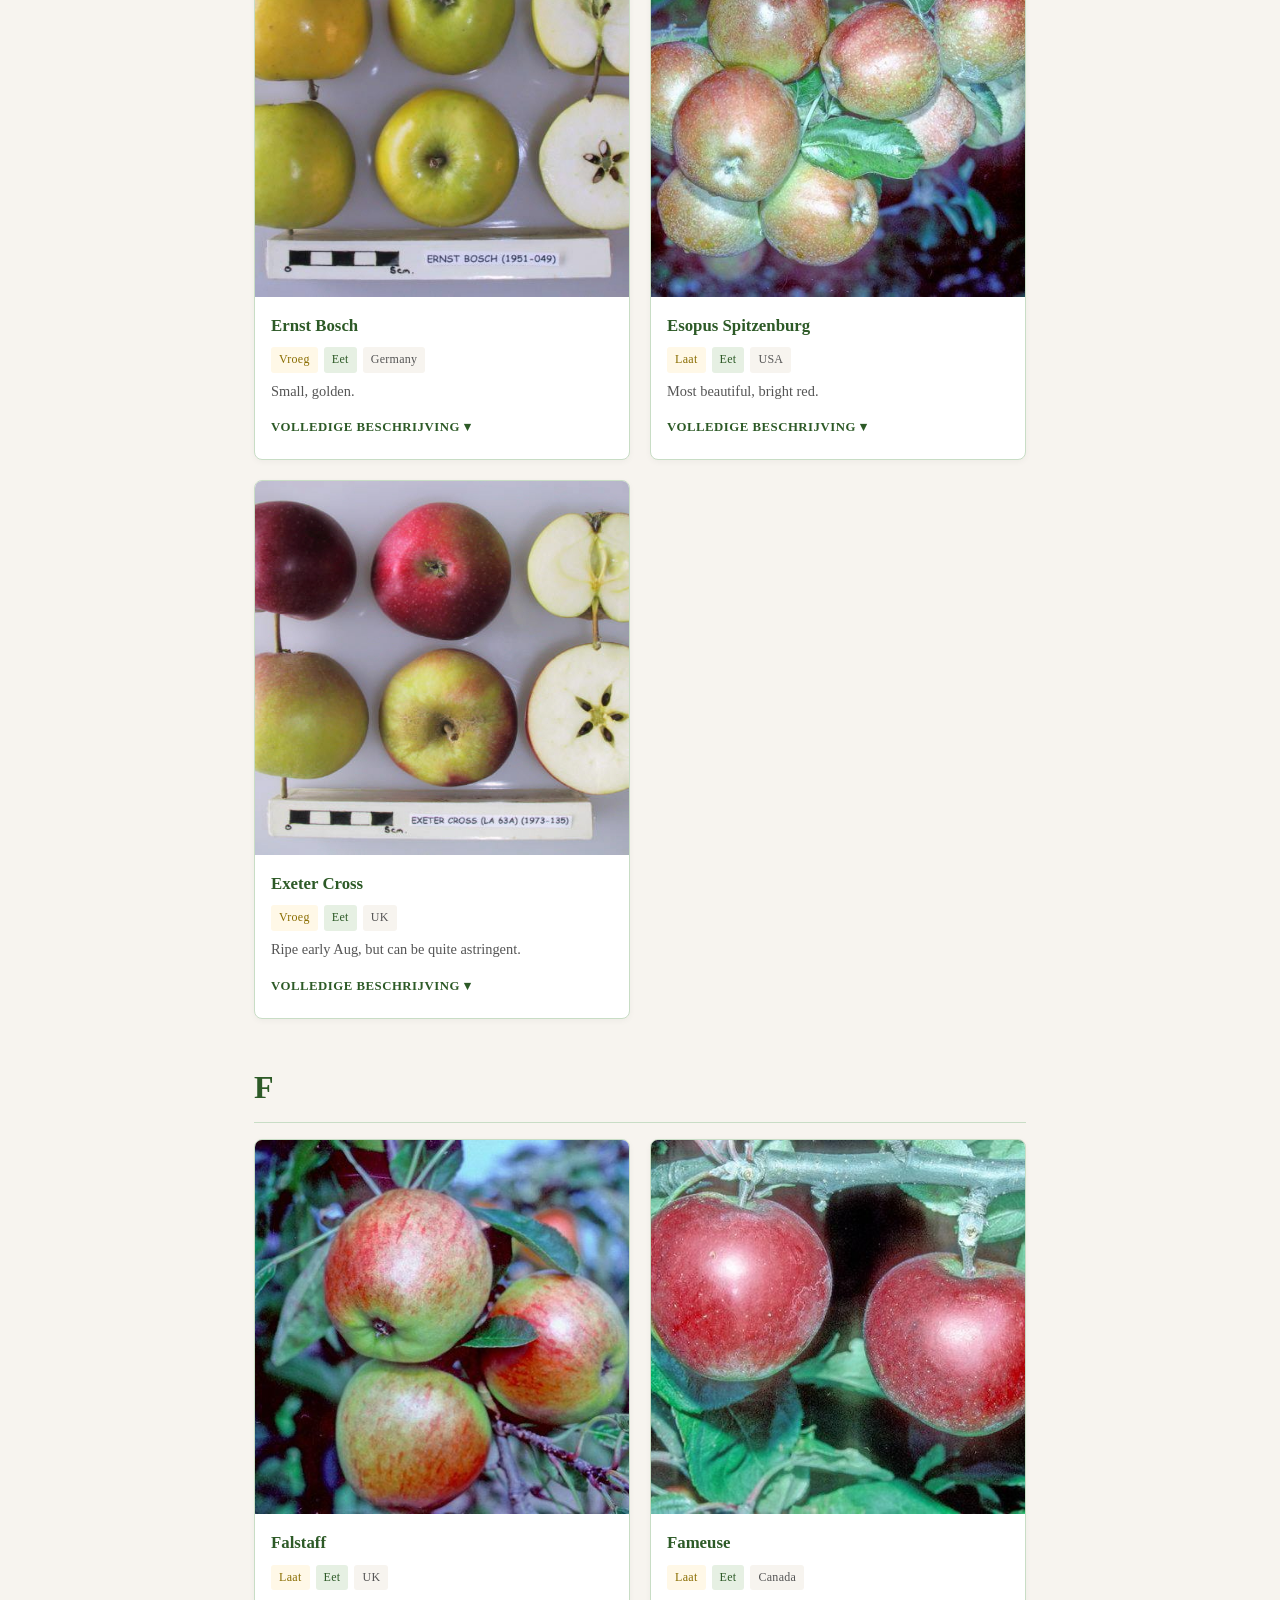
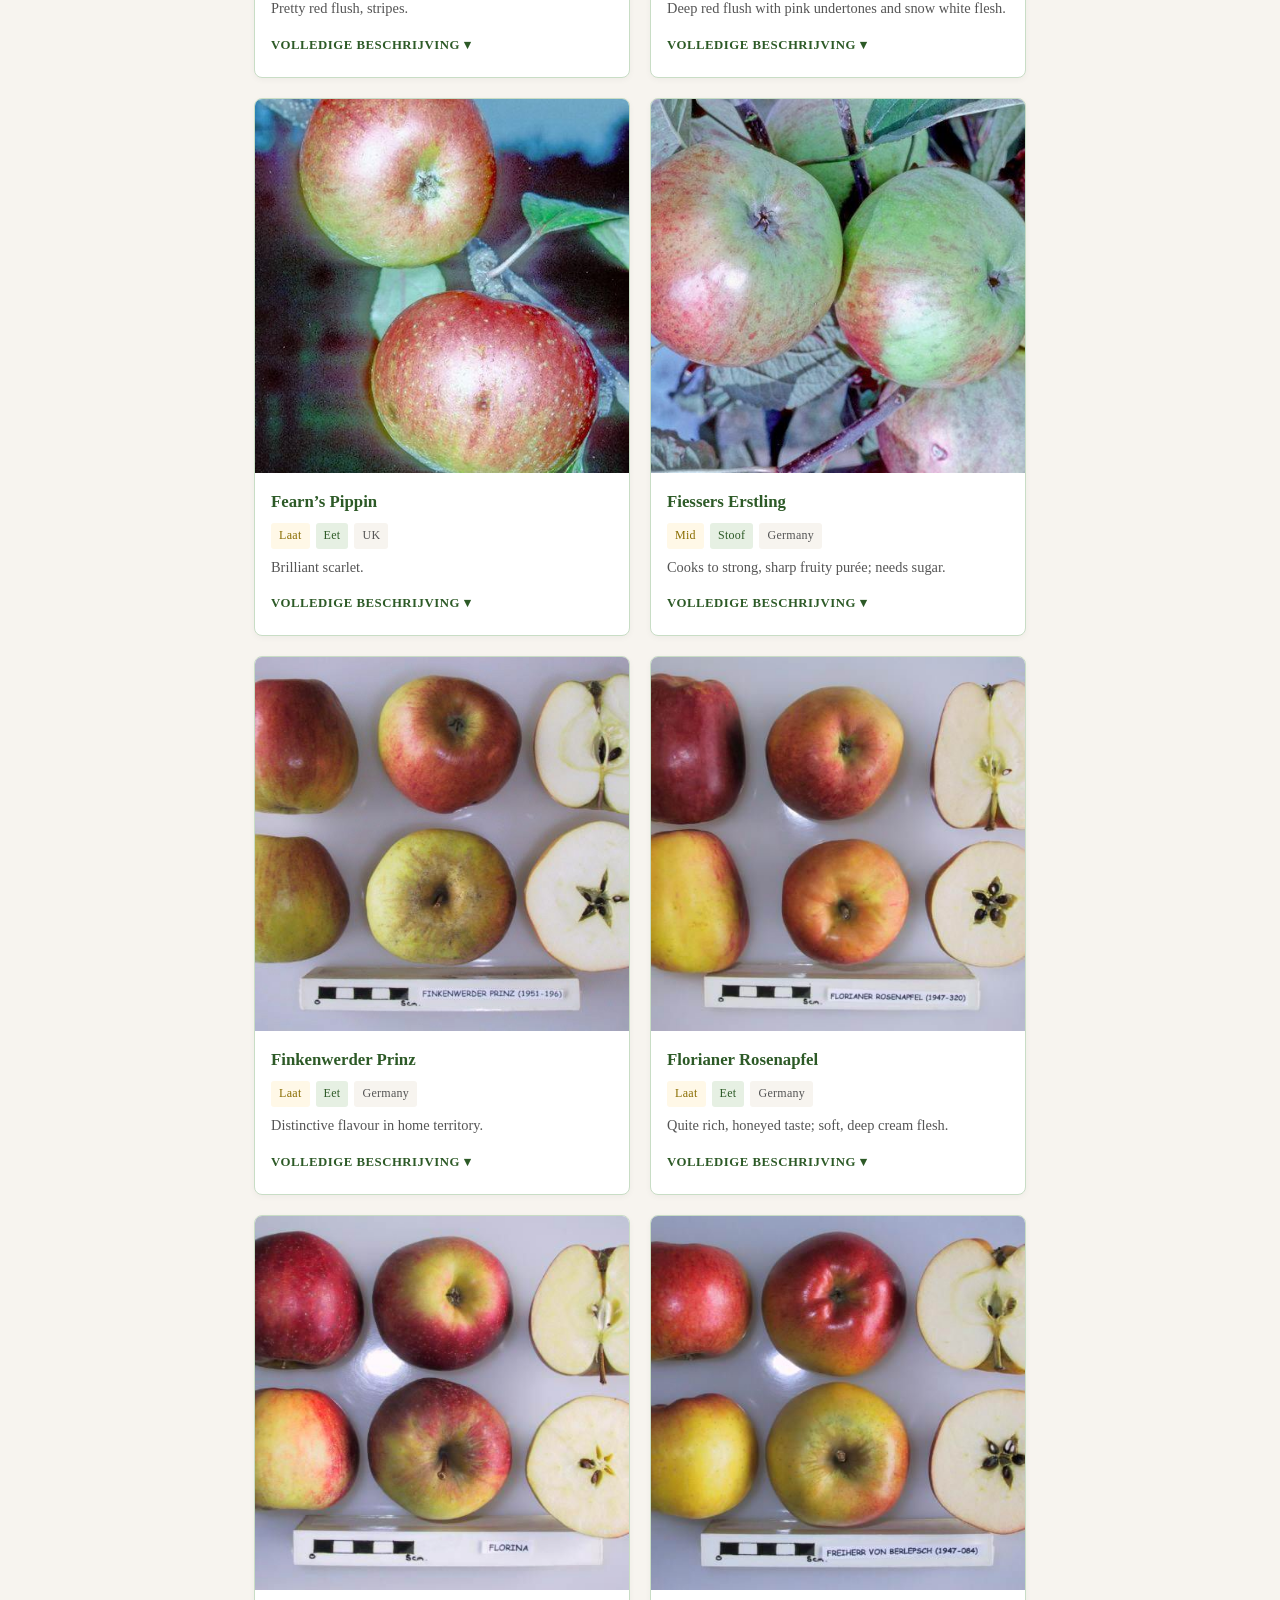
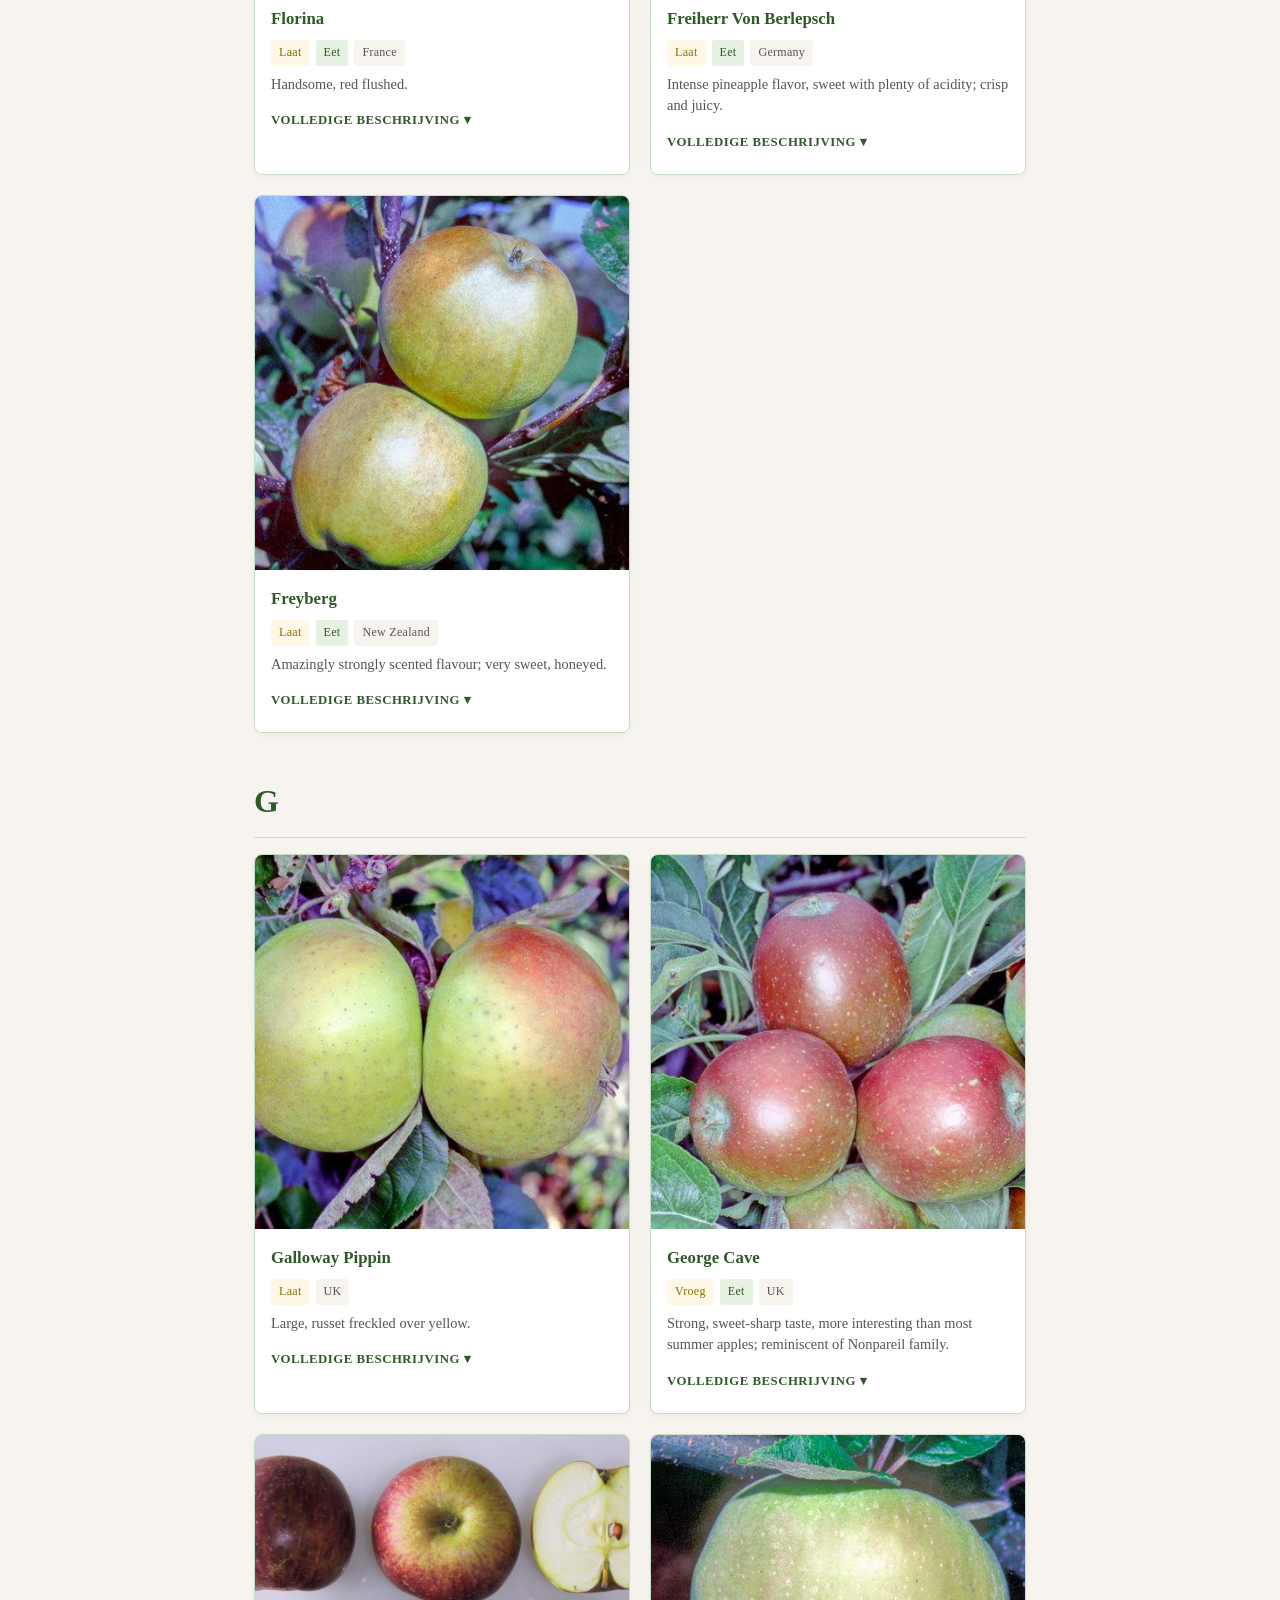
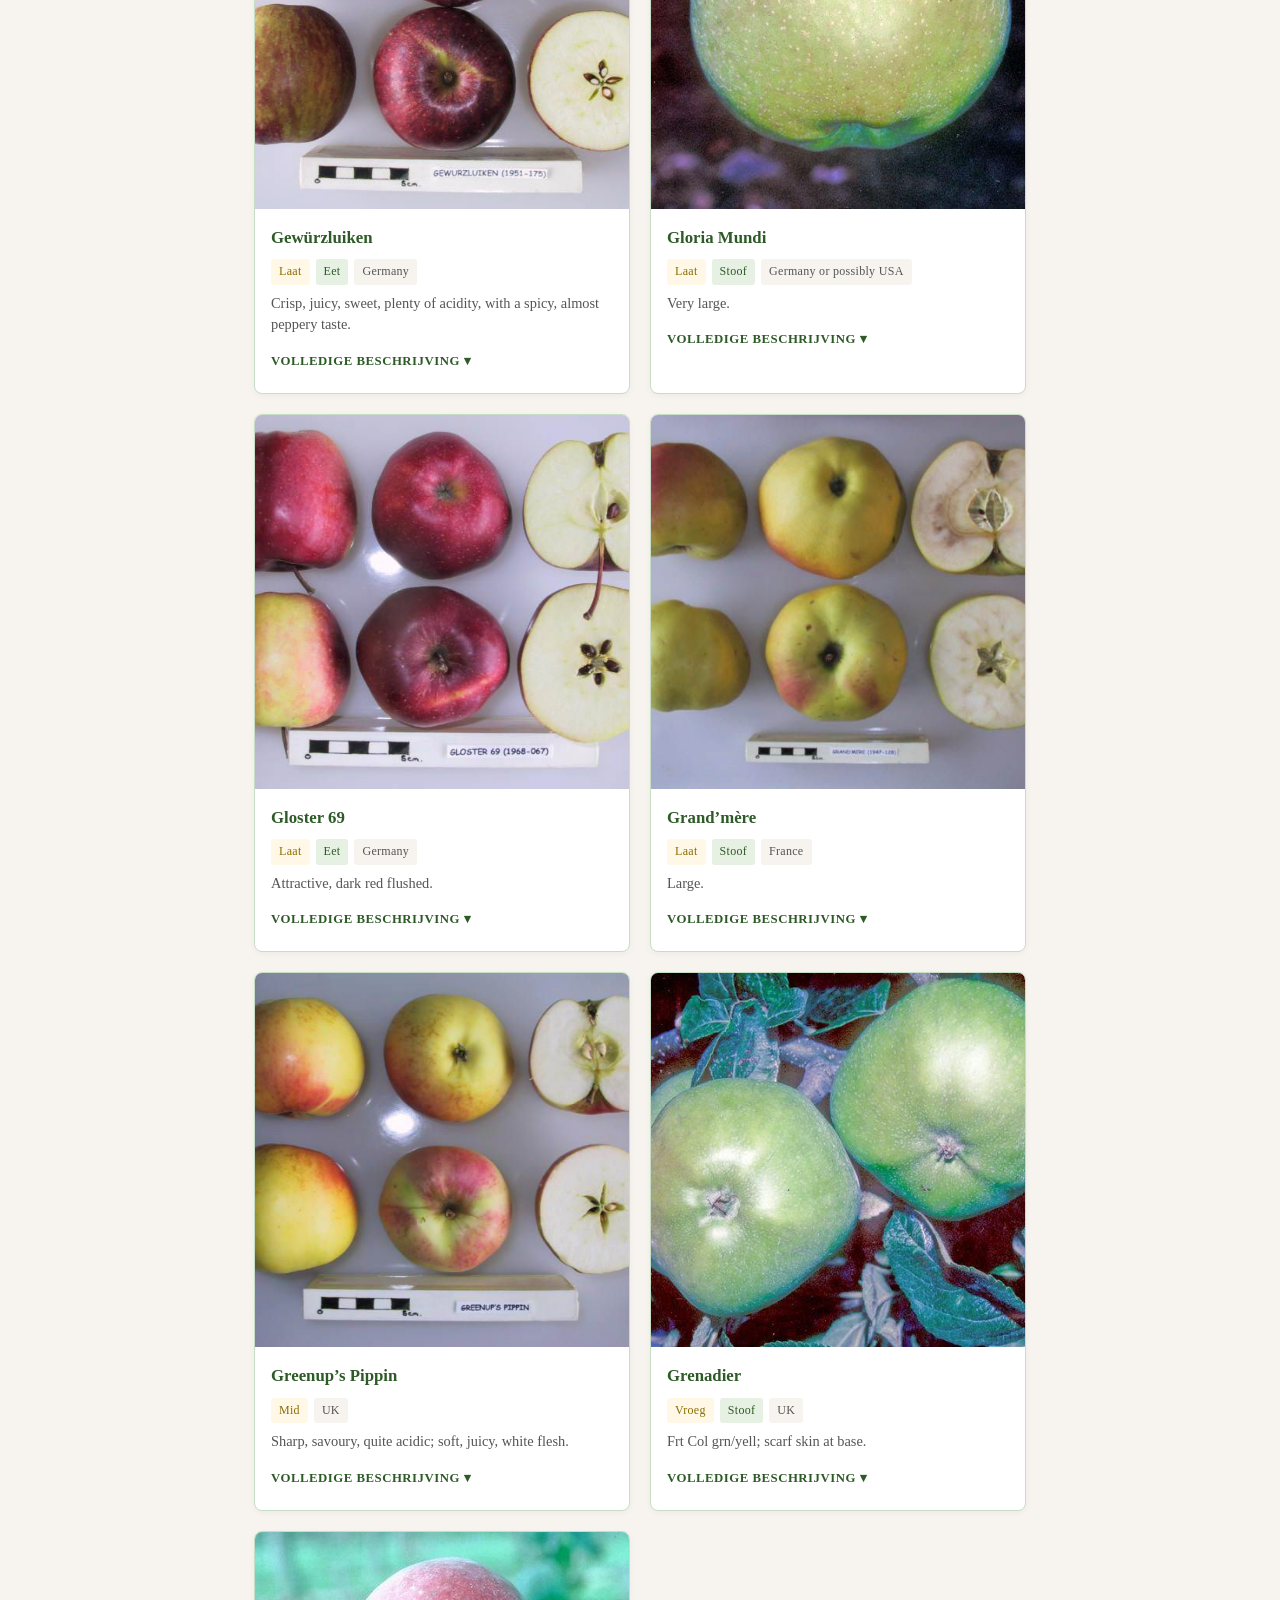
==== commit c905c280: "Add hazelaars.html — 52-variety hazelnut catalog - Page mirrors appels.html: alphabetical grid, A-Z " ====
--- a/appels.html
+++ b/appels.html
@@ -176,6 +176,7 @@
   <a href="het-begin.html">Het begin</a>
   <a href="hot-pipe.html">Hot pipe</a>
   <a href="appels.html" class="active">Appels</a>
+  <a href="hazelaars.html">Hazelaars</a>
   <a href="bestuiving.html">Bestuiving</a>
   <a href="/#contact">Contact</a>
 </nav>
